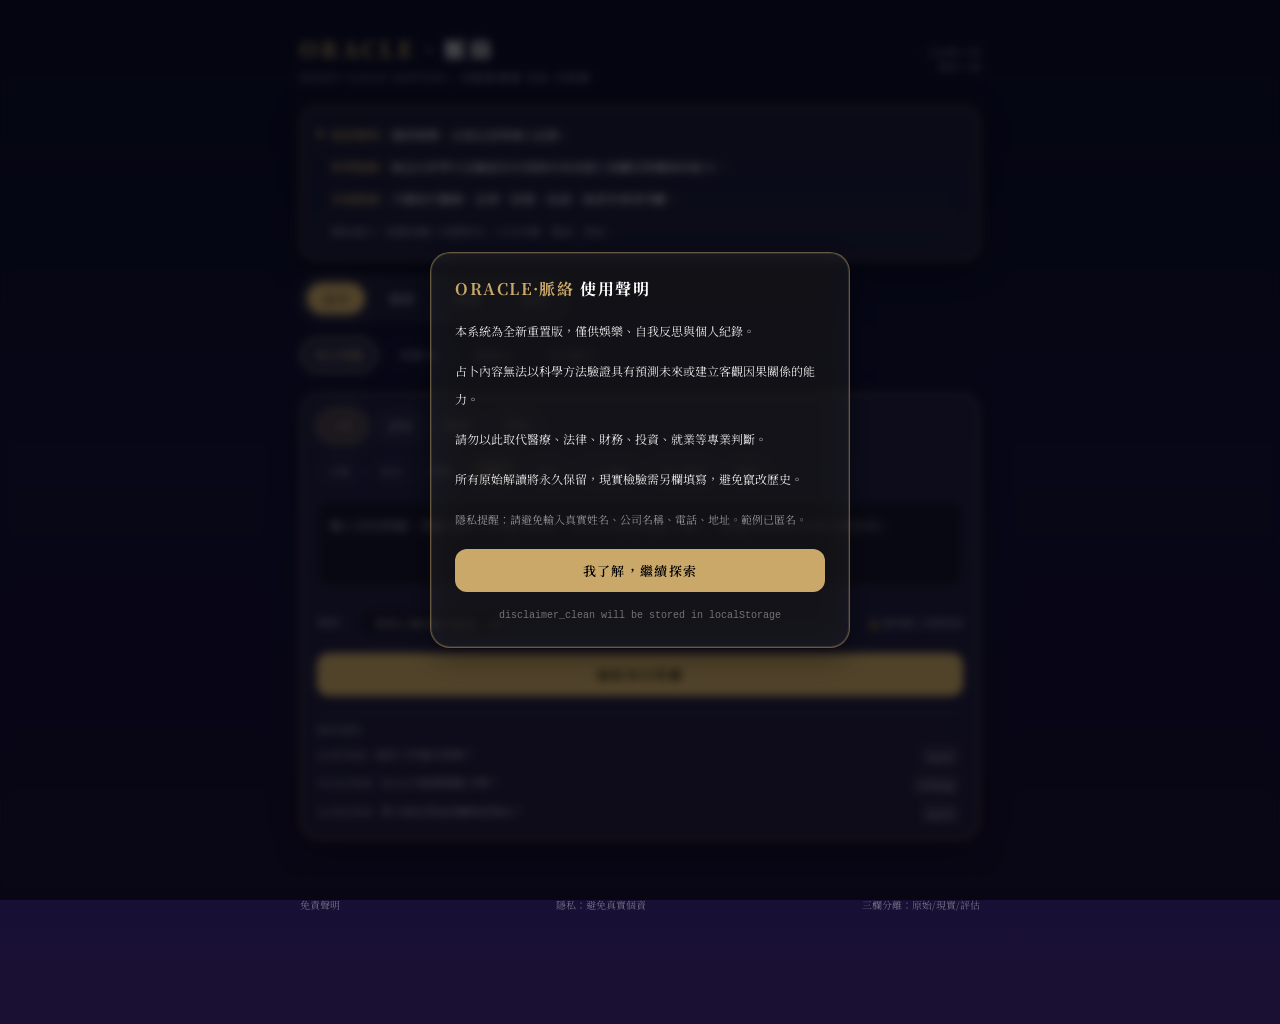
==== Oracle-Reset-Clean.html @ fc751124 "add: Oracle-Reset-Clean.html 完整功能版" ====
<!DOCTYPE html>
<html lang="en">
<head>
  <meta charset="UTF-8">
  <meta name="viewport" content="width=device-width, initial-scale=1">
  <title>React Artifact</title>
  <style>*,:after,:before{--tw-border-spacing-x:0;--tw-border-spacing-y:0;--tw-translate-x:0;--tw-translate-y:0;--tw-rotate:0;--tw-skew-x:0;--tw-skew-y:0;--tw-scale-x:1;--tw-scale-y:1;--tw-pan-x: ;--tw-pan-y: ;--tw-pinch-zoom: ;--tw-scroll-snap-strictness:proximity;--tw-gradient-from-position: ;--tw-gradient-via-position: ;--tw-gradient-to-position: ;--tw-ordinal: ;--tw-slashed-zero: ;--tw-numeric-figure: ;--tw-numeric-spacing: ;--tw-numeric-fraction: ;--tw-ring-inset: ;--tw-ring-offset-width:0px;--tw-ring-offset-color:#fff;--tw-ring-color:rgba(59,130,246,.5);--tw-ring-offset-shadow:0 0 #0000;--tw-ring-shadow:0 0 #0000;--tw-shadow:0 0 #0000;--tw-shadow-colored:0 0 #0000;--tw-blur: ;--tw-brightness: ;--tw-contrast: ;--tw-grayscale: ;--tw-hue-rotate: ;--tw-invert: ;--tw-saturate: ;--tw-sepia: ;--tw-drop-shadow: ;--tw-backdrop-blur: ;--tw-backdrop-brightness: ;--tw-backdrop-contrast: ;--tw-backdrop-grayscale: ;--tw-backdrop-hue-rotate: ;--tw-backdrop-invert: ;--tw-backdrop-opacity: ;--tw-backdrop-saturate: ;--tw-backdrop-sepia: ;--tw-contain-size: ;--tw-contain-layout: ;--tw-contain-paint: ;--tw-contain-style: }::backdrop{--tw-border-spacing-x:0;--tw-border-spacing-y:0;--tw-translate-x:0;--tw-translate-y:0;--tw-rotate:0;--tw-skew-x:0;--tw-skew-y:0;--tw-scale-x:1;--tw-scale-y:1;--tw-pan-x: ;--tw-pan-y: ;--tw-pinch-zoom: ;--tw-scroll-snap-strictness:proximity;--tw-gradient-from-position: ;--tw-gradient-via-position: ;--tw-gradient-to-position: ;--tw-ordinal: ;--tw-slashed-zero: ;--tw-numeric-figure: ;--tw-numeric-spacing: ;--tw-numeric-fraction: ;--tw-ring-inset: ;--tw-ring-offset-width:0px;--tw-ring-offset-color:#fff;--tw-ring-color:rgba(59,130,246,.5);--tw-ring-offset-shadow:0 0 #0000;--tw-ring-shadow:0 0 #0000;--tw-shadow:0 0 #0000;--tw-shadow-colored:0 0 #0000;--tw-blur: ;--tw-brightness: ;--tw-contrast: ;--tw-grayscale: ;--tw-hue-rotate: ;--tw-invert: ;--tw-saturate: ;--tw-sepia: ;--tw-drop-shadow: ;--tw-backdrop-blur: ;--tw-backdrop-brightness: ;--tw-backdrop-contrast: ;--tw-backdrop-grayscale: ;--tw-backdrop-hue-rotate: ;--tw-backdrop-invert: ;--tw-backdrop-opacity: ;--tw-backdrop-saturate: ;--tw-backdrop-sepia: ;--tw-contain-size: ;--tw-contain-layout: ;--tw-contain-paint: ;--tw-contain-style: }/*! tailwindcss v3.4.18 | MIT License | https://tailwindcss.com*/*,:after,:before{box-sizing:border-box;border:0 solid #e5e7eb}:after,:before{--tw-content:""}:host,html{line-height:1.5;-webkit-text-size-adjust:100%;-moz-tab-size:4;-o-tab-size:4;tab-size:4;font-family:ui-sans-serif,system-ui,sans-serif,Apple Color Emoji,Segoe UI Emoji,Segoe UI Symbol,Noto Color Emoji;font-feature-settings:normal;font-variation-settings:normal;-webkit-tap-highlight-color:transparent}body{line-height:inherit}hr{height:0;color:inherit;border-top-width:1px}abbr:where([title]){-webkit-text-decoration:underline dotted;text-decoration:underline dotted}h1,h2,h3,h4,h5,h6{font-size:inherit;font-weight:inherit}a{color:inherit;text-decoration:inherit}b,strong{font-weight:bolder}code,kbd,pre,samp{font-family:ui-monospace,SFMono-Regular,Menlo,Monaco,Consolas,Liberation Mono,Courier New,monospace;font-feature-settings:normal;font-variation-settings:normal;font-size:1em}small{font-size:80%}sub,sup{font-size:75%;line-height:0;position:relative;vertical-align:baseline}sub{bottom:-.25em}sup{top:-.5em}table{text-indent:0;border-color:inherit;border-collapse:collapse}button,input,optgroup,select,textarea{font-family:inherit;font-feature-settings:inherit;font-variation-settings:inherit;font-size:100%;font-weight:inherit;line-height:inherit;letter-spacing:inherit;color:inherit;margin:0;padding:0}button,select{text-transform:none}button,input:where([type=button]),input:where([type=reset]),input:where([type=submit]){-webkit-appearance:button;background-color:transparent;background-image:none}:-moz-focusring{outline:auto}:-moz-ui-invalid{box-shadow:none}progress{vertical-align:baseline}::-webkit-inner-spin-button,::-webkit-outer-spin-button{height:auto}[type=search]{-webkit-appearance:textfield;outline-offset:-2px}::-webkit-search-decoration{-webkit-appearance:none}::-webkit-file-upload-button{-webkit-appearance:button;font:inherit}summary{display:list-item}blockquote,dd,dl,figure,h1,h2,h3,h4,h5,h6,hr,p,pre{margin:0}fieldset{margin:0}fieldset,legend{padding:0}menu,ol,ul{list-style:none;margin:0;padding:0}dialog{padding:0}textarea{resize:vertical}input::-moz-placeholder,textarea::-moz-placeholder{opacity:1;color:#9ca3af}input::placeholder,textarea::placeholder{opacity:1;color:#9ca3af}[role=button],button{cursor:pointer}:disabled{cursor:default}audio,canvas,embed,iframe,img,object,svg,video{display:block;vertical-align:middle}img,video{max-width:100%;height:auto}[hidden]:where(:not([hidden=until-found])){display:none}.fixed{position:fixed}.absolute{position:absolute}.relative{position:relative}.sticky{position:sticky}.inset-0{inset:0}.bottom-2{bottom:.5rem}.bottom-6{bottom:1.5rem}.left-1\/2{left:50%}.left-3{left:.75rem}.left-\[-26px\]{left:-26px}.top-2{top:.5rem}.top-3{top:.75rem}.z-20{z-index:20}.z-50{z-index:50}.mx-auto{margin-left:auto;margin-right:auto}.mb-1{margin-bottom:.25rem}.mb-2{margin-bottom:.5rem}.mb-4{margin-bottom:1rem}.mb-5{margin-bottom:1.25rem}.ml-auto{margin-left:auto}.mt-1{margin-top:.25rem}.mt-10{margin-top:2.5rem}.mt-2{margin-top:.5rem}.mt-3{margin-top:.75rem}.mt-auto{margin-top:auto}.line-clamp-2{overflow:hidden;display:-webkit-box;-webkit-box-orient:vertical;-webkit-line-clamp:2}.block{display:block}.flex{display:flex}.grid{display:grid}.hidden{display:none}.h-1\.5{height:.375rem}.h-2{height:.5rem}.h-3{height:.75rem}.h-\[6px\]{height:6px}.h-\[72px\]{height:72px}.max-h-\[220px\]{max-height:220px}.min-h-\[180px\]{min-height:180px}.min-h-\[86px\]{min-height:86px}.min-h-screen{min-height:100vh}.w-1\.5{width:.375rem}.w-2{width:.5rem}.w-3{width:.75rem}.w-6{width:1.5rem}.w-\[2px\]{width:2px}.w-\[32px\]{width:32px}.w-\[48px\]{width:48px}.w-\[72px\]{width:72px}.w-\[84px\]{width:84px}.w-fit{width:-moz-fit-content;width:fit-content}.w-full{width:100%}.max-w-\[420px\]{max-width:420px}.max-w-\[720px\]{max-width:720px}.flex-1{flex:1 1 0%}.shrink-0{flex-shrink:0}.-translate-x-1\/2{--tw-translate-x:-50%}.-translate-x-1\/2,.transform{transform:translate(var(--tw-translate-x),var(--tw-translate-y)) rotate(var(--tw-rotate)) skewX(var(--tw-skew-x)) skewY(var(--tw-skew-y)) scaleX(var(--tw-scale-x)) scaleY(var(--tw-scale-y))}@keyframes pulse{50%{opacity:.5}}.animate-\[pulse_0\.5s\]{animation:pulse .5s}.resize-none{resize:none}.grid-cols-1{grid-template-columns:repeat(1,minmax(0,1fr))}.grid-cols-3{grid-template-columns:repeat(3,minmax(0,1fr))}.flex-col{flex-direction:column}.flex-col-reverse{flex-direction:column-reverse}.flex-wrap{flex-wrap:wrap}.items-start{align-items:flex-start}.items-center{align-items:center}.justify-center{justify-content:center}.justify-between{justify-content:space-between}.gap-1{gap:.25rem}.gap-1\.5{gap:.375rem}.gap-2{gap:.5rem}.gap-3{gap:.75rem}.space-y-1\.5>:not([hidden])~:not([hidden]){--tw-space-y-reverse:0;margin-top:calc(.375rem*(1 - var(--tw-space-y-reverse)));margin-bottom:calc(.375rem*var(--tw-space-y-reverse))}.space-y-2>:not([hidden])~:not([hidden]){--tw-space-y-reverse:0;margin-top:calc(.5rem*(1 - var(--tw-space-y-reverse)));margin-bottom:calc(.5rem*var(--tw-space-y-reverse))}.space-y-3>:not([hidden])~:not([hidden]){--tw-space-y-reverse:0;margin-top:calc(.75rem*(1 - var(--tw-space-y-reverse)));margin-bottom:calc(.75rem*var(--tw-space-y-reverse))}.space-y-4>:not([hidden])~:not([hidden]){--tw-space-y-reverse:0;margin-top:calc(1rem*(1 - var(--tw-space-y-reverse)));margin-bottom:calc(1rem*var(--tw-space-y-reverse))}.overflow-auto{overflow:auto}.overflow-x-auto{overflow-x:auto}.truncate{overflow:hidden;text-overflow:ellipsis}.truncate,.whitespace-nowrap{white-space:nowrap}.whitespace-pre-wrap{white-space:pre-wrap}.break-words{overflow-wrap:break-word}.rounded{border-radius:.25rem}.rounded-\[14px\]{border-radius:14px}.rounded-\[16px\]{border-radius:16px}.rounded-\[18px\]{border-radius:18px}.rounded-\[20px\]{border-radius:20px}.rounded-full{border-radius:9999px}.rounded-lg{border-radius:.5rem}.rounded-xl{border-radius:.75rem}.border{border-width:1px}.border-2{border-width:2px}.border-t{border-top-width:1px}.border-\[\#0a0e2a\]{--tw-border-opacity:1;border-color:rgb(10 14 42/var(--tw-border-opacity,1))}.border-\[\#c9a86a\]{--tw-border-opacity:1;border-color:rgb(201 168 106/var(--tw-border-opacity,1))}.border-\[\#c9a86a\]\/20{border-color:hsla(39,47%,60%,.2)}.border-\[\#c9a86a\]\/30{border-color:hsla(39,47%,60%,.3)}.border-\[\#c9a86a\]\/40{border-color:hsla(39,47%,60%,.4)}.border-\[\#c9a86a\]\/60{border-color:hsla(39,47%,60%,.6)}.border-blue-500\/30{border-color:rgba(59,130,246,.3)}.border-emerald-500\/30{border-color:rgba(16,185,129,.3)}.border-gray-500\/30{border-color:hsla(220,9%,46%,.3)}.border-red-400\/30{border-color:hsla(0,91%,71%,.3)}.border-red-500\/30{border-color:rgba(239,68,68,.3)}.border-white\/10{border-color:hsla(0,0%,100%,.1)}.border-white\/5{border-color:hsla(0,0%,100%,.05)}.border-yellow-500\/30{border-color:rgba(234,179,8,.3)}.bg-\[\#c9a86a\]{--tw-bg-opacity:1;background-color:rgb(201 168 106/var(--tw-bg-opacity,1))}.bg-\[\#c9a86a\]\/10{background-color:hsla(39,47%,60%,.1)}.bg-\[\#c9a86a\]\/15{background-color:hsla(39,47%,60%,.15)}.bg-\[\#c9a86a\]\/20{background-color:hsla(39,47%,60%,.2)}.bg-black\/30{background-color:rgba(0,0,0,.3)}.bg-black\/40{background-color:rgba(0,0,0,.4)}.bg-black\/50{background-color:rgba(0,0,0,.5)}.bg-black\/60{background-color:rgba(0,0,0,.6)}.bg-blue-400{--tw-bg-opacity:1;background-color:rgb(96 165 250/var(--tw-bg-opacity,1))}.bg-blue-500\/10{background-color:rgba(59,130,246,.1)}.bg-emerald-400{--tw-bg-opacity:1;background-color:rgb(52 211 153/var(--tw-bg-opacity,1))}.bg-emerald-500\/10{background-color:rgba(16,185,129,.1)}.bg-gray-400{--tw-bg-opacity:1;background-color:rgb(156 163 175/var(--tw-bg-opacity,1))}.bg-gray-500\/10{background-color:hsla(220,9%,46%,.1)}.bg-red-400{--tw-bg-opacity:1;background-color:rgb(248 113 113/var(--tw-bg-opacity,1))}.bg-red-500\/10{background-color:rgba(239,68,68,.1)}.bg-red-500\/20{background-color:rgba(239,68,68,.2)}.bg-white\/10{background-color:hsla(0,0%,100%,.1)}.bg-white\/30{background-color:hsla(0,0%,100%,.3)}.bg-white\/5{background-color:hsla(0,0%,100%,.05)}.bg-white\/70{background-color:hsla(0,0%,100%,.7)}.bg-white\/\[0\.03\]{background-color:hsla(0,0%,100%,.03)}.bg-white\/\[0\.04\]{background-color:hsla(0,0%,100%,.04)}.bg-yellow-400{--tw-bg-opacity:1;background-color:rgb(250 204 21/var(--tw-bg-opacity,1))}.bg-yellow-500\/10{background-color:rgba(234,179,8,.1)}.bg-gradient-to-br{background-image:linear-gradient(to bottom right,var(--tw-gradient-stops))}.from-\[\#c9a86a\]\/30{--tw-gradient-from:hsla(39,47%,60%,.3) var(--tw-gradient-from-position);--tw-gradient-to:hsla(39,47%,60%,0) var(--tw-gradient-to-position);--tw-gradient-stops:var(--tw-gradient-from),var(--tw-gradient-to)}.from-amber-500\/20{--tw-gradient-from:rgba(245,158,11,.2) var(--tw-gradient-from-position);--tw-gradient-to:rgba(245,158,11,0) var(--tw-gradient-to-position);--tw-gradient-stops:var(--tw-gradient-from),var(--tw-gradient-to)}.from-cyan-500\/20{--tw-gradient-from:rgba(6,182,212,.2) var(--tw-gradient-from-position);--tw-gradient-to:rgba(6,182,212,0) var(--tw-gradient-to-position);--tw-gradient-stops:var(--tw-gradient-from),var(--tw-gradient-to)}.from-pink-500\/20{--tw-gradient-from:rgba(236,72,153,.2) var(--tw-gradient-from-position);--tw-gradient-to:rgba(236,72,153,0) var(--tw-gradient-to-position);--tw-gradient-stops:var(--tw-gradient-from),var(--tw-gradient-to)}.from-violet-500\/20{--tw-gradient-from:rgba(139,92,246,.2) var(--tw-gradient-from-position);--tw-gradient-to:rgba(139,92,246,0) var(--tw-gradient-to-position);--tw-gradient-stops:var(--tw-gradient-from),var(--tw-gradient-to)}.to-\[\#8a6a2a\]\/30{--tw-gradient-to:rgba(138,106,42,.3) var(--tw-gradient-to-position)}.to-blue-500\/20{--tw-gradient-to:rgba(59,130,246,.2) var(--tw-gradient-to-position)}.to-purple-500\/20{--tw-gradient-to:rgba(168,85,247,.2) var(--tw-gradient-to-position)}.to-rose-500\/20{--tw-gradient-to:rgba(244,63,94,.2) var(--tw-gradient-to-position)}.to-yellow-500\/20{--tw-gradient-to:rgba(234,179,8,.2) var(--tw-gradient-to-position)}.p-1\.5{padding:.375rem}.p-2{padding:.5rem}.p-2\.5{padding:.625rem}.p-3{padding:.75rem}.p-4{padding:1rem}.p-6{padding:1.5rem}.px-1\.5{padding-left:.375rem;padding-right:.375rem}.px-2{padding-left:.5rem;padding-right:.5rem}.px-2\.5{padding-left:.625rem;padding-right:.625rem}.px-3{padding-left:.75rem;padding-right:.75rem}.px-3\.5{padding-left:.875rem;padding-right:.875rem}.px-4{padding-left:1rem;padding-right:1rem}.px-5{padding-left:1.25rem;padding-right:1.25rem}.py-0\.5{padding-top:.125rem;padding-bottom:.125rem}.py-1{padding-top:.25rem;padding-bottom:.25rem}.py-1\.5{padding-top:.375rem;padding-bottom:.375rem}.py-10{padding-top:2.5rem;padding-bottom:2.5rem}.py-2{padding-top:.5rem;padding-bottom:.5rem}.py-2\.5{padding-top:.625rem;padding-bottom:.625rem}.py-3{padding-top:.75rem;padding-bottom:.75rem}.py-4{padding-top:1rem;padding-bottom:1rem}.py-6{padding-top:1.5rem;padding-bottom:1.5rem}.pb-1{padding-bottom:.25rem}.pb-28{padding-bottom:7rem}.pl-8{padding-left:2rem}.pr-1{padding-right:.25rem}.pt-2{padding-top:.5rem}.pt-3{padding-top:.75rem}.pt-4{padding-top:1rem}.pt-8{padding-top:2rem}.text-left{text-align:left}.text-center{text-align:center}.text-right{text-align:right}.text-\[10px\]{font-size:10px}.text-\[11px\]{font-size:11px}.text-\[12px\]{font-size:12px}.text-\[13px\]{font-size:13px}.text-\[14px\]{font-size:14px}.text-\[15px\]{font-size:15px}.text-\[16px\]{font-size:16px}.text-\[18px\]{font-size:18px}.text-\[22px\]{font-size:22px}.font-bold{font-weight:700}.font-normal{font-weight:400}.font-semibold{font-weight:600}.leading-5{line-height:1.25rem}.leading-6{line-height:1.5rem}.leading-7{line-height:1.75rem}.tracking-\[0\.18em\]{letter-spacing:.18em}.tracking-widest{letter-spacing:.1em}.text-\[\#c9a86a\]{--tw-text-opacity:1;color:rgb(201 168 106/var(--tw-text-opacity,1))}.text-black{--tw-text-opacity:1;color:rgb(0 0 0/var(--tw-text-opacity,1))}.text-red-200{--tw-text-opacity:1;color:rgb(254 202 202/var(--tw-text-opacity,1))}.text-red-300{--tw-text-opacity:1;color:rgb(252 165 165/var(--tw-text-opacity,1))}.text-white{--tw-text-opacity:1;color:rgb(255 255 255/var(--tw-text-opacity,1))}.text-white\/50{color:hsla(0,0%,100%,.5)}.text-white\/60{color:hsla(0,0%,100%,.6)}.text-white\/70{color:hsla(0,0%,100%,.7)}.antialiased{-webkit-font-smoothing:antialiased;-moz-osx-font-smoothing:grayscale}.opacity-30{opacity:.3}.opacity-40{opacity:.4}.opacity-50{opacity:.5}.opacity-60{opacity:.6}.opacity-70{opacity:.7}.opacity-80{opacity:.8}.opacity-90{opacity:.9}.shadow-lg{--tw-shadow:0 10px 15px -3px rgba(0,0,0,.1),0 4px 6px -4px rgba(0,0,0,.1);--tw-shadow-colored:0 10px 15px -3px var(--tw-shadow-color),0 4px 6px -4px var(--tw-shadow-color);box-shadow:var(--tw-ring-offset-shadow,0 0 #0000),var(--tw-ring-shadow,0 0 #0000),var(--tw-shadow)}.outline-none{outline:2px solid transparent;outline-offset:2px}.blur{--tw-blur:blur(8px)}.blur,.filter{filter:var(--tw-blur) var(--tw-brightness) var(--tw-contrast) var(--tw-grayscale) var(--tw-hue-rotate) var(--tw-invert) var(--tw-saturate) var(--tw-sepia) var(--tw-drop-shadow)}.backdrop-blur-sm{--tw-backdrop-blur:blur(4px)}.backdrop-blur-sm,.backdrop-filter{backdrop-filter:var(--tw-backdrop-blur) var(--tw-backdrop-brightness) var(--tw-backdrop-contrast) var(--tw-backdrop-grayscale) var(--tw-backdrop-hue-rotate) var(--tw-backdrop-invert) var(--tw-backdrop-opacity) var(--tw-backdrop-saturate) var(--tw-backdrop-sepia)}.transition{transition-property:color,background-color,border-color,text-decoration-color,fill,stroke,opacity,box-shadow,transform,filter,backdrop-filter;transition-timing-function:cubic-bezier(.4,0,.2,1);transition-duration:.15s}#root,body,html{min-height:100%}body{margin:0;font-family:Inter,ui-sans-serif,system-ui,-apple-system,BlinkMacSystemFont,Segoe UI,sans-serif}[role=button]:not([aria-disabled=true]),button:not(:disabled),label[for],select:not(:disabled),summary{cursor:pointer}.selection\:bg-\[\#c9a86a\]\/30 ::-moz-selection{background-color:hsla(39,47%,60%,.3)}.selection\:bg-\[\#c9a86a\]\/30 ::selection{background-color:hsla(39,47%,60%,.3)}.selection\:bg-\[\#c9a86a\]\/30::-moz-selection{background-color:hsla(39,47%,60%,.3)}.selection\:bg-\[\#c9a86a\]\/30::selection{background-color:hsla(39,47%,60%,.3)}.hover\:border-white\/20:hover{border-color:hsla(0,0%,100%,.2)}.hover\:bg-\[\#c9a86a\]\/30:hover{background-color:hsla(39,47%,60%,.3)}.hover\:bg-\[\#d9b87a\]:hover{--tw-bg-opacity:1;background-color:rgb(217 184 122/var(--tw-bg-opacity,1))}.hover\:bg-white\/10:hover{background-color:hsla(0,0%,100%,.1)}.hover\:bg-white\/15:hover{background-color:hsla(0,0%,100%,.15)}.hover\:text-white:hover{--tw-text-opacity:1;color:rgb(255 255 255/var(--tw-text-opacity,1))}.focus\:border-\[\#c9a86a\]\/50:focus{border-color:hsla(39,47%,60%,.5)}.disabled\:opacity-50:disabled{opacity:.5}@media (min-width:768px){.md\:grid-cols-2{grid-template-columns:repeat(2,minmax(0,1fr))}}</style>
</head>
<body>
  <div id="root"></div>
  
  <script type="module">var Yc=Object.create;var{getPrototypeOf:Zc,defineProperty:so,getOwnPropertyNames:Jc}=Object;var Gc=Object.prototype.hasOwnProperty;var Tn=(e,n,t)=>{t=e!=null?Yc(Zc(e)):{};let r=n||!e||!e.__esModule?so(t,"default",{value:e,enumerable:!0}):t;for(let l of Jc(e))if(!Gc.call(r,l))so(r,l,{get:()=>e[l],enumerable:!0});return r};var Ur=(e,n)=>()=>(n||e((n={exports:{}}).exports,n),n.exports);var qc=(e,n)=>{for(var t in n)so(e,t,{get:n[t],enumerable:!0,configurable:!0,set:(r)=>n[t]=()=>r})};var jc=(e,n)=>()=>(e&&(n=e(e=0)),n);var Ut=Ur((md)=>{var Dt=Symbol.for("react.element"),bc=Symbol.for("react.portal"),ed=Symbol.for("react.fragment"),nd=Symbol.for("react.strict_mode"),td=Symbol.for("react.profiler"),rd=Symbol.for("react.provider"),ld=Symbol.for("react.context"),od=Symbol.for("react.forward_ref"),ud=Symbol.for("react.suspense"),id=Symbol.for("react.memo"),ad=Symbol.for("react.lazy"),xi=Symbol.iterator;function sd(e){if(e===null||typeof e!=="object")return null;return e=xi&&e[xi]||e["@@iterator"],typeof e==="function"?e:null}var Yi={isMounted:function(){return!1},enqueueForceUpdate:function(){},enqueueReplaceState:function(){},enqueueSetState:function(){}},Zi=Object.assign,Ji={};function nt(e,n,t){this.props=e,this.context=n,this.refs=Ji,this.updater=t||Yi}nt.prototype.isReactComponent={};nt.prototype.setState=function(e,n){if(typeof e!=="object"&&typeof e!=="function"&&e!=null)throw Error("setState(...): takes an object of state variables to update or a function which returns an object of state variables.");this.updater.enqueueSetState(this,e,n,"setState")};nt.prototype.forceUpdate=function(e){this.updater.enqueueForceUpdate(this,e,"forceUpdate")};function Gi(){}Gi.prototype=nt.prototype;function co(e,n,t){this.props=e,this.context=n,this.refs=Ji,this.updater=t||Yi}var po=co.prototype=new Gi;po.constructor=co;Zi(po,nt.prototype);po.isPureReactComponent=!0;var Ai=Array.isArray,qi=Object.prototype.hasOwnProperty,mo={current:null},ji={key:!0,ref:!0,__self:!0,__source:!0};function bi(e,n,t){var r,l={},o=null,u=null;if(n!=null)for(r in n.ref!==void 0&&(u=n.ref),n.key!==void 0&&(o=""+n.key),n)qi.call(n,r)&&!ji.hasOwnProperty(r)&&(l[r]=n[r]);var i=arguments.length-2;if(i===1)l.children=t;else if(1<i){for(var a=Array(i),c=0;c<i;c++)a[c]=arguments[c+2];l.children=a}if(e&&e.defaultProps)for(r in i=e.defaultProps,i)l[r]===void 0&&(l[r]=i[r]);return{$$typeof:Dt,type:e,key:o,ref:u,props:l,_owner:mo.current}}function fd(e,n){return{$$typeof:Dt,type:e.type,key:n,ref:e.ref,props:e.props,_owner:e._owner}}function vo(e){return typeof e==="object"&&e!==null&&e.$$typeof===Dt}function cd(e){var n={"=":"=0",":":"=2"};return"$"+e.replace(/[=:]/g,function(t){return n[t]})}var Xi=/\/+/g;function fo(e,n){return typeof e==="object"&&e!==null&&e.key!=null?cd(""+e.key):n.toString(36)}function Rr(e,n,t,r,l){var o=typeof e;if(o==="undefined"||o==="boolean")e=null;var u=!1;if(e===null)u=!0;else switch(o){case"string":case"number":u=!0;break;case"object":switch(e.$$typeof){case Dt:case bc:u=!0}}if(u)return u=e,l=l(u),e=r===""?"."+fo(u,0):r,Ai(l)?(t="",e!=null&&(t=e.replace(Xi,"$&/")+"/"),Rr(l,n,t,"",function(c){return c})):l!=null&&(vo(l)&&(l=fd(l,t+(!l.key||u&&u.key===l.key?"":(""+l.key).replace(Xi,"$&/")+"/")+e)),n.push(l)),1;if(u=0,r=r===""?".":r+":",Ai(e))for(var i=0;i<e.length;i++){o=e[i];var a=r+fo(o,i);u+=Rr(o,n,t,a,l)}else if(a=sd(e),typeof a==="function")for(e=a.call(e),i=0;!(o=e.next()).done;)o=o.value,a=r+fo(o,i++),u+=Rr(o,n,t,a,l);else if(o==="object")throw n=String(e),Error("Objects are not valid as a React child (found: "+(n==="[object Object]"?"object with keys {"+Object.keys(e).join(", ")+"}":n)+"). If you meant to render a collection of children, use an array instead.");return u}function Ir(e,n,t){if(e==null)return e;var r=[],l=0;return Rr(e,r,"","",function(o){return n.call(t,o,l++)}),r}function dd(e){if(e._status===-1){var n=e._result;n=n(),n.then(function(t){if(e._status===0||e._status===-1)e._status=1,e._result=t},function(t){if(e._status===0||e._status===-1)e._status=2,e._result=t}),e._status===-1&&(e._status=0,e._result=n)}if(e._status===1)return e._result.default;throw e._result}var ae={current:null},Vr={transition:null},pd={ReactCurrentDispatcher:ae,ReactCurrentBatchConfig:Vr,ReactCurrentOwner:mo};function ea(){throw Error("act(...) is not supported in production builds of React.")}md.Children={map:Ir,forEach:function(e,n,t){Ir(e,function(){n.apply(this,arguments)},t)},count:function(e){var n=0;return Ir(e,function(){n++}),n},toArray:function(e){return Ir(e,function(n){return n})||[]},only:function(e){if(!vo(e))throw Error("React.Children.only expected to receive a single React element child.");return e}};md.Component=nt;md.Fragment=ed;md.Profiler=td;md.PureComponent=co;md.StrictMode=nd;md.Suspense=ud;md.__SECRET_INTERNALS_DO_NOT_USE_OR_YOU_WILL_BE_FIRED=pd;md.act=ea;md.cloneElement=function(e,n,t){if(e===null||e===void 0)throw Error("React.cloneElement(...): The argument must be a React element, but you passed "+e+".");var r=Zi({},e.props),l=e.key,o=e.ref,u=e._owner;if(n!=null){if(n.ref!==void 0&&(o=n.ref,u=mo.current),n.key!==void 0&&(l=""+n.key),e.type&&e.type.defaultProps)var i=e.type.defaultProps;for(a in n)qi.call(n,a)&&!ji.hasOwnProperty(a)&&(r[a]=n[a]===void 0&&i!==void 0?i[a]:n[a])}var a=arguments.length-2;if(a===1)r.children=t;else if(1<a){i=Array(a);for(var c=0;c<a;c++)i[c]=arguments[c+2];r.children=i}return{$$typeof:Dt,type:e.type,key:l,ref:o,props:r,_owner:u}};md.createContext=function(e){return e={$$typeof:ld,_currentValue:e,_currentValue2:e,_threadCount:0,Provider:null,Consumer:null,_defaultValue:null,_globalName:null},e.Provider={$$typeof:rd,_context:e},e.Consumer=e};md.createElement=bi;md.createFactory=function(e){var n=bi.bind(null,e);return n.type=e,n};md.createRef=function(){return{current:null}};md.forwardRef=function(e){return{$$typeof:od,render:e}};md.isValidElement=vo;md.lazy=function(e){return{$$typeof:ad,_payload:{_status:-1,_result:e},_init:dd}};md.memo=function(e,n){return{$$typeof:id,type:e,compare:n===void 0?null:n}};md.startTransition=function(e){var n=Vr.transition;Vr.transition={};try{e()}finally{Vr.transition=n}};md.unstable_act=ea;md.useCallback=function(e,n){return ae.current.useCallback(e,n)};md.useContext=function(e){return ae.current.useContext(e)};md.useDebugValue=function(){};md.useDeferredValue=function(e){return ae.current.useDeferredValue(e)};md.useEffect=function(e,n){return ae.current.useEffect(e,n)};md.useId=function(){return ae.current.useId()};md.useImperativeHandle=function(e,n,t){return ae.current.useImperativeHandle(e,n,t)};md.useInsertionEffect=function(e,n){return ae.current.useInsertionEffect(e,n)};md.useLayoutEffect=function(e,n){return ae.current.useLayoutEffect(e,n)};md.useMemo=function(e,n){return ae.current.useMemo(e,n)};md.useReducer=function(e,n,t){return ae.current.useReducer(e,n,t)};md.useRef=function(e){return ae.current.useRef(e)};md.useState=function(e){return ae.current.useState(e)};md.useSyncExternalStore=function(e,n,t){return ae.current.useSyncExternalStore(e,n,t)};md.useTransition=function(){return ae.current.useTransition()};md.version="18.3.1"});var ia=Ur((jd)=>{function yo(e,n){var t=e.length;e.push(n);e:for(;0<t;){var r=t-1>>>1,l=e[r];if(0<Br(l,n))e[r]=n,e[t]=l,t=r;else break e}}function Te(e){return e.length===0?null:e[0]}function Hr(e){if(e.length===0)return null;var n=e[0],t=e.pop();if(t!==n){e[0]=t;e:for(var r=0,l=e.length,o=l>>>1;r<o;){var u=2*(r+1)-1,i=e[u],a=u+1,c=e[a];if(0>Br(i,t))a<l&&0>Br(c,i)?(e[r]=c,e[a]=t,r=a):(e[r]=i,e[u]=t,r=u);else if(a<l&&0>Br(c,t))e[r]=c,e[a]=t,r=a;else break e}}return n}function Br(e,n){var t=e.sortIndex-n.sortIndex;return t!==0?t:e.id-n.id}if(typeof performance==="object"&&typeof performance.now==="function")go=performance,jd.unstable_now=function(){return go.now()};else $r=Date,wo=$r.now(),jd.unstable_now=function(){return $r.now()-wo};var go,$r,wo,Ke=[],fn=[],qd=1,_e=null,re=3,Kr=!1,Dn=!1,Rt=!1,ta=typeof setTimeout==="function"?setTimeout:null,ra=typeof clearTimeout==="function"?clearTimeout:null,na=typeof setImmediate<"u"?setImmediate:null;typeof navigator<"u"&&navigator.scheduling!==void 0&&navigator.scheduling.isInputPending!==void 0&&navigator.scheduling.isInputPending.bind(navigator.scheduling);function ko(e){for(var n=Te(fn);n!==null;){if(n.callback===null)Hr(fn);else if(n.startTime<=e)Hr(fn),n.sortIndex=n.expirationTime,yo(Ke,n);else break;n=Te(fn)}}function Eo(e){if(Rt=!1,ko(e),!Dn)if(Te(Ke)!==null)Dn=!0,Co(_o);else{var n=Te(fn);n!==null&&zo(Eo,n.startTime-e)}}function _o(e,n){Dn=!1,Rt&&(Rt=!1,ra(Vt),Vt=-1),Kr=!0;var t=re;try{ko(n);for(_e=Te(Ke);_e!==null&&(!(_e.expirationTime>n)||e&&!ua());){var r=_e.callback;if(typeof r==="function"){_e.callback=null,re=_e.priorityLevel;var l=r(_e.expirationTime<=n);n=jd.unstable_now(),typeof l==="function"?_e.callback=l:_e===Te(Ke)&&Hr(Ke),ko(n)}else Hr(Ke);_e=Te(Ke)}if(_e!==null)var o=!0;else{var u=Te(fn);u!==null&&zo(Eo,u.startTime-n),o=!1}return o}finally{_e=null,re=t,Kr=!1}}var xr=!1,Wr=null,Vt=-1,la=5,oa=-1;function ua(){return jd.unstable_now()-oa<la?!1:!0}function ho(){if(Wr!==null){var e=jd.unstable_now();oa=e;var n=!0;try{n=Wr(!0,e)}finally{n?It():(xr=!1,Wr=null)}}else xr=!1}var It;if(typeof na==="function")It=function(){na(ho)};else if(typeof MessageChannel<"u")Qr=new MessageChannel,So=Qr.port2,Qr.port1.onmessage=ho,It=function(){So.postMessage(null)};else It=function(){ta(ho,0)};var Qr,So;function Co(e){Wr=e,xr||(xr=!0,It())}function zo(e,n){Vt=ta(function(){e(jd.unstable_now())},n)}jd.unstable_IdlePriority=5;jd.unstable_ImmediatePriority=1;jd.unstable_LowPriority=4;jd.unstable_NormalPriority=3;jd.unstable_Profiling=null;jd.unstable_UserBlockingPriority=2;jd.unstable_cancelCallback=function(e){e.callback=null};jd.unstable_continueExecution=function(){Dn||Kr||(Dn=!0,Co(_o))};jd.unstable_forceFrameRate=function(e){0>e||125<e?console.error("forceFrameRate takes a positive int between 0 and 125, forcing frame rates higher than 125 fps is not supported"):la=0<e?Math.floor(1000/e):5};jd.unstable_getCurrentPriorityLevel=function(){return re};jd.unstable_getFirstCallbackNode=function(){return Te(Ke)};jd.unstable_next=function(e){switch(re){case 1:case 2:case 3:var n=3;break;default:n=re}var t=re;re=n;try{return e()}finally{re=t}};jd.unstable_pauseExecution=function(){};jd.unstable_requestPaint=function(){};jd.unstable_runWithPriority=function(e,n){switch(e){case 1:case 2:case 3:case 4:case 5:break;default:e=3}var t=re;re=e;try{return n()}finally{re=t}};jd.unstable_scheduleCallback=function(e,n,t){var r=jd.unstable_now();switch(typeof t==="object"&&t!==null?(t=t.delay,t=typeof t==="number"&&0<t?r+t:r):t=r,e){case 1:var l=-1;break;case 2:l=250;break;case 5:l=1073741823;break;case 4:l=1e4;break;default:l=5000}return l=t+l,e={id:qd++,callback:n,priorityLevel:e,startTime:t,expirationTime:l,sortIndex:-1},t>r?(e.sortIndex=t,yo(fn,e),Te(Ke)===null&&e===Te(fn)&&(Rt?(ra(Vt),Vt=-1):Rt=!0,zo(Eo,t-r))):(e.sortIndex=l,yo(Ke,e),Dn||Kr||(Dn=!0,Co(_o))),e};jd.unstable_shouldYield=ua;jd.unstable_wrapCallback=function(e){var n=re;return function(){var t=re;re=n;try{return e.apply(this,arguments)}finally{re=t}}}});var Oi={};qc(Oi,{version:()=>Ec,unstable_renderSubtreeIntoContainer:()=>Sc,unstable_batchedUpdates:()=>kc,unmountComponentAtNode:()=>wc,render:()=>gc,hydrateRoot:()=>yc,hydrate:()=>hc,flushSync:()=>vc,findDOMNode:()=>mc,createRoot:()=>pc,createPortal:()=>dc,__SECRET_INTERNALS_DO_NOT_USE_OR_YOU_WILL_BE_FIRED:()=>cc});function k(e){for(var n="https://reactjs.org/docs/error-decoder.html?invariant="+e,t=1;t<arguments.length;t++)n+="&args[]="+encodeURIComponent(arguments[t]);return"Minified React error #"+e+"; visit "+n+" for the full message or use the non-minified dev environment for full errors and additional helpful warnings."}function Yn(e,n){_t(e,n),_t(e+"Capture",n)}function _t(e,n){ar[e]=n;for(e=0;e<n.length;e++)ps.add(n[e])}function gp(e){if(Yo.call(sa,e))return!0;if(Yo.call(aa,e))return!1;if(yp.test(e))return sa[e]=!0;return aa[e]=!0,!1}function wp(e,n,t,r){if(t!==null&&t.type===0)return!1;switch(typeof n){case"function":case"symbol":return!0;case"boolean":if(r)return!1;if(t!==null)return!t.acceptsBooleans;return e=e.toLowerCase().slice(0,5),e!=="data-"&&e!=="aria-";default:return!1}}function kp(e,n,t,r){if(n===null||typeof n>"u"||wp(e,n,t,r))return!0;if(r)return!1;if(t!==null)switch(t.type){case 3:return!n;case 4:return n===!1;case 5:return isNaN(n);case 6:return isNaN(n)||1>n}return!1}function ce(e,n,t,r,l,o,u){this.acceptsBooleans=n===2||n===3||n===4,this.attributeName=r,this.attributeNamespace=l,this.mustUseProperty=t,this.propertyName=e,this.type=n,this.sanitizeURL=o,this.removeEmptyString=u}function Hu(e){return e[1].toUpperCase()}function Ku(e,n,t,r){var l=te.hasOwnProperty(n)?te[n]:null;if(l!==null?l.type!==0:r||!(2<n.length)||n[0]!=="o"&&n[0]!=="O"||n[1]!=="n"&&n[1]!=="N")kp(n,t,l,r)&&(t=null),r||l===null?gp(n)&&(t===null?e.removeAttribute(n):e.setAttribute(n,""+t)):l.mustUseProperty?e[l.propertyName]=t===null?l.type===3?!1:"":t:(n=l.attributeName,r=l.attributeNamespace,t===null?e.removeAttribute(n):(l=l.type,t=l===3||l===4&&t===!0?"":""+t,r?e.setAttributeNS(r,n,t):e.setAttribute(n,t)))}function Bt(e){if(e===null||typeof e!=="object")return null;return e=fa&&e[fa]||e["@@iterator"],typeof e==="function"?e:null}function At(e){if(No===void 0)try{throw Error()}catch(t){var n=t.stack.trim().match(/\n( *(at )?)/);No=n&&n[1]||""}return`
`+No+e}function Lo(e,n){if(!e||Po)return"";Po=!0;var t=Error.prepareStackTrace;Error.prepareStackTrace=void 0;try{if(n)if(n=function(){throw Error()},Object.defineProperty(n.prototype,"props",{set:function(){throw Error()}}),typeof Reflect==="object"&&Reflect.construct){try{Reflect.construct(n,[])}catch(c){var r=c}Reflect.construct(e,[],n)}else{try{n.call()}catch(c){r=c}e.call(n.prototype)}else{try{throw Error()}catch(c){r=c}e()}}catch(c){if(c&&r&&typeof c.stack==="string"){for(var l=c.stack.split(`
`),o=r.stack.split(`
`),u=l.length-1,i=o.length-1;1<=u&&0<=i&&l[u]!==o[i];)i--;for(;1<=u&&0<=i;u--,i--)if(l[u]!==o[i]){if(u!==1||i!==1)do if(u--,i--,0>i||l[u]!==o[i]){var a=`
`+l[u].replace(" at new "," at ");return e.displayName&&a.includes("<anonymous>")&&(a=a.replace("<anonymous>",e.displayName)),a}while(1<=u&&0<=i);break}}}finally{Po=!1,Error.prepareStackTrace=t}return(e=e?e.displayName||e.name:"")?At(e):""}function Sp(e){switch(e.tag){case 5:return At(e.type);case 16:return At("Lazy");case 13:return At("Suspense");case 19:return At("SuspenseList");case 0:case 2:case 15:return e=Lo(e.type,!1),e;case 11:return e=Lo(e.type.render,!1),e;case 1:return e=Lo(e.type,!0),e;default:return""}}function qo(e){if(e==null)return null;if(typeof e==="function")return e.displayName||e.name||null;if(typeof e==="string")return e;switch(e){case ut:return"Fragment";case ot:return"Portal";case Zo:return"Profiler";case xu:return"StrictMode";case Jo:return"Suspense";case Go:return"SuspenseList"}if(typeof e==="object")switch(e.$$typeof){case vs:return(e.displayName||"Context")+".Consumer";case ms:return(e._context.displayName||"Context")+".Provider";case Au:var n=e.render;return e=e.displayName,e||(e=n.displayName||n.name||"",e=e!==""?"ForwardRef("+e+")":"ForwardRef"),e;case Xu:return n=e.displayName||null,n!==null?n:qo(e.type)||"Memo";case dn:n=e._payload,e=e._init;try{return qo(e(n))}catch(t){}}return null}function Ep(e){var n=e.type;switch(e.tag){case 24:return"Cache";case 9:return(n.displayName||"Context")+".Consumer";case 10:return(n._context.displayName||"Context")+".Provider";case 18:return"DehydratedFragment";case 11:return e=n.render,e=e.displayName||e.name||"",n.displayName||(e!==""?"ForwardRef("+e+")":"ForwardRef");case 7:return"Fragment";case 5:return n;case 4:return"Portal";case 3:return"Root";case 6:return"Text";case 16:return qo(n);case 8:return n===xu?"StrictMode":"Mode";case 22:return"Offscreen";case 12:return"Profiler";case 21:return"Scope";case 13:return"Suspense";case 19:return"SuspenseList";case 25:return"TracingMarker";case 1:case 0:case 17:case 2:case 14:case 15:if(typeof n==="function")return n.displayName||n.name||null;if(typeof n==="string")return n}return null}function Nn(e){switch(typeof e){case"boolean":case"number":case"string":case"undefined":return e;case"object":return e;default:return""}}function ys(e){var n=e.type;return(e=e.nodeName)&&e.toLowerCase()==="input"&&(n==="checkbox"||n==="radio")}function _p(e){var n=ys(e)?"checked":"value",t=Object.getOwnPropertyDescriptor(e.constructor.prototype,n),r=""+e[n];if(!e.hasOwnProperty(n)&&typeof t<"u"&&typeof t.get==="function"&&typeof t.set==="function"){var{get:l,set:o}=t;return Object.defineProperty(e,n,{configurable:!0,get:function(){return l.call(this)},set:function(u){r=""+u,o.call(this,u)}}),Object.defineProperty(e,n,{enumerable:t.enumerable}),{getValue:function(){return r},setValue:function(u){r=""+u},stopTracking:function(){e._valueTracker=null,delete e[n]}}}}function Xr(e){e._valueTracker||(e._valueTracker=_p(e))}function gs(e){if(!e)return!1;var n=e._valueTracker;if(!n)return!0;var t=n.getValue(),r="";return e&&(r=ys(e)?e.checked?"true":"false":e.value),e=r,e!==t?(n.setValue(e),!0):!1}function yl(e){if(e=e||(typeof document<"u"?document:void 0),typeof e>"u")return null;try{return e.activeElement||e.body}catch(n){return e.body}}function jo(e,n){var t=n.checked;return A({},n,{defaultChecked:void 0,defaultValue:void 0,value:void 0,checked:t!=null?t:e._wrapperState.initialChecked})}function ca(e,n){var t=n.defaultValue==null?"":n.defaultValue,r=n.checked!=null?n.checked:n.defaultChecked;t=Nn(n.value!=null?n.value:t),e._wrapperState={initialChecked:r,initialValue:t,controlled:n.type==="checkbox"||n.type==="radio"?n.checked!=null:n.value!=null}}function ws(e,n){n=n.checked,n!=null&&Ku(e,"checked",n,!1)}function bo(e,n){ws(e,n);var t=Nn(n.value),r=n.type;if(t!=null)if(r==="number"){if(t===0&&e.value===""||e.value!=t)e.value=""+t}else e.value!==""+t&&(e.value=""+t);else if(r==="submit"||r==="reset"){e.removeAttribute("value");return}n.hasOwnProperty("value")?eu(e,n.type,t):n.hasOwnProperty("defaultValue")&&eu(e,n.type,Nn(n.defaultValue)),n.checked==null&&n.defaultChecked!=null&&(e.defaultChecked=!!n.defaultChecked)}function da(e,n,t){if(n.hasOwnProperty("value")||n.hasOwnProperty("defaultValue")){var r=n.type;if(!(r!=="submit"&&r!=="reset"||n.value!==void 0&&n.value!==null))return;n=""+e._wrapperState.initialValue,t||n===e.value||(e.value=n),e.defaultValue=n}t=e.name,t!==""&&(e.name=""),e.defaultChecked=!!e._wrapperState.initialChecked,t!==""&&(e.name=t)}function eu(e,n,t){if(n!=="number"||yl(e.ownerDocument)!==e)t==null?e.defaultValue=""+e._wrapperState.initialValue:e.defaultValue!==""+t&&(e.defaultValue=""+t)}function yt(e,n,t,r){if(e=e.options,n){n={};for(var l=0;l<t.length;l++)n["$"+t[l]]=!0;for(t=0;t<e.length;t++)l=n.hasOwnProperty("$"+e[t].value),e[t].selected!==l&&(e[t].selected=l),l&&r&&(e[t].defaultSelected=!0)}else{t=""+Nn(t),n=null;for(l=0;l<e.length;l++){if(e[l].value===t){e[l].selected=!0,r&&(e[l].defaultSelected=!0);return}n!==null||e[l].disabled||(n=e[l])}n!==null&&(n.selected=!0)}}function nu(e,n){if(n.dangerouslySetInnerHTML!=null)throw Error(k(91));return A({},n,{value:void 0,defaultValue:void 0,children:""+e._wrapperState.initialValue})}function pa(e,n){var t=n.value;if(t==null){if(t=n.children,n=n.defaultValue,t!=null){if(n!=null)throw Error(k(92));if(Xt(t)){if(1<t.length)throw Error(k(93));t=t[0]}n=t}n==null&&(n=""),t=n}e._wrapperState={initialValue:Nn(t)}}function ks(e,n){var t=Nn(n.value),r=Nn(n.defaultValue);t!=null&&(t=""+t,t!==e.value&&(e.value=t),n.defaultValue==null&&e.defaultValue!==t&&(e.defaultValue=t)),r!=null&&(e.defaultValue=""+r)}function ma(e){var n=e.textContent;n===e._wrapperState.initialValue&&n!==""&&n!==null&&(e.value=n)}function Ss(e){switch(e){case"svg":return"http://www.w3.org/2000/svg";case"math":return"http://www.w3.org/1998/Math/MathML";default:return"http://www.w3.org/1999/xhtml"}}function tu(e,n){return e==null||e==="http://www.w3.org/1999/xhtml"?Ss(n):e==="http://www.w3.org/2000/svg"&&n==="foreignObject"?"http://www.w3.org/1999/xhtml":e}function sr(e,n){if(n){var t=e.firstChild;if(t&&t===e.lastChild&&t.nodeType===3){t.nodeValue=n;return}}e.textContent=n}function _s(e,n,t){return n==null||typeof n==="boolean"||n===""?"":t||typeof n!=="number"||n===0||bt.hasOwnProperty(e)&&bt[e]?(""+n).trim():n+"px"}function Cs(e,n){e=e.style;for(var t in n)if(n.hasOwnProperty(t)){var r=t.indexOf("--")===0,l=_s(t,n[t],r);t==="float"&&(t="cssFloat"),r?e.setProperty(t,l):e[t]=l}}function ru(e,n){if(n){if(zp[e]&&(n.children!=null||n.dangerouslySetInnerHTML!=null))throw Error(k(137,e));if(n.dangerouslySetInnerHTML!=null){if(n.children!=null)throw Error(k(60));if(typeof n.dangerouslySetInnerHTML!=="object"||!("__html"in n.dangerouslySetInnerHTML))throw Error(k(61))}if(n.style!=null&&typeof n.style!=="object")throw Error(k(62))}}function lu(e,n){if(e.indexOf("-")===-1)return typeof n.is==="string";switch(e){case"annotation-xml":case"color-profile":case"font-face":case"font-face-src":case"font-face-uri":case"font-face-format":case"font-face-name":case"missing-glyph":return!1;default:return!0}}function Yu(e){return e=e.target||e.srcElement||window,e.correspondingUseElement&&(e=e.correspondingUseElement),e.nodeType===3?e.parentNode:e}function va(e){if(e=Pr(e)){if(typeof uu!=="function")throw Error(k(280));var n=e.stateNode;n&&(n=Al(n),uu(e.stateNode,e.type,n))}}function zs(e){gt?wt?wt.push(e):wt=[e]:gt=e}function Ns(){if(gt){var e=gt,n=wt;if(wt=gt=null,va(e),n)for(e=0;e<n.length;e++)va(n[e])}}function Ps(e,n){return e(n)}function Ls(){}function Ms(e,n,t){if(Mo)return e(n,t);Mo=!0;try{return Ps(e,n,t)}finally{if(Mo=!1,gt!==null||wt!==null)Ls(),Ns()}}function fr(e,n){var t=e.stateNode;if(t===null)return null;var r=Al(t);if(r===null)return null;t=r[n];e:switch(n){case"onClick":case"onClickCapture":case"onDoubleClick":case"onDoubleClickCapture":case"onMouseDown":case"onMouseDownCapture":case"onMouseMove":case"onMouseMoveCapture":case"onMouseUp":case"onMouseUpCapture":case"onMouseEnter":(r=!r.disabled)||(e=e.type,r=!(e==="button"||e==="input"||e==="select"||e==="textarea")),e=!r;break e;default:e=!1}if(e)return null;if(t&&typeof t!=="function")throw Error(k(231,n,typeof t));return t}function Np(e,n,t,r,l,o,u,i,a){var c=Array.prototype.slice.call(arguments,3);try{n.apply(t,c)}catch(v){this.onError(v)}}function Lp(e,n,t,r,l,o,u,i,a){er=!1,gl=null,Np.apply(Pp,arguments)}function Mp(e,n,t,r,l,o,u,i,a){if(Lp.apply(this,arguments),er){if(er){var c=gl;er=!1,gl=null}else throw Error(k(198));wl||(wl=!0,au=c)}}function Zn(e){var n=e,t=e;if(e.alternate)for(;n.return;)n=n.return;else{e=n;do n=e,(n.flags&4098)!==0&&(t=n.return),e=n.return;while(e)}return n.tag===3?t:null}function Fs(e){if(e.tag===13){var n=e.memoizedState;if(n===null&&(e=e.alternate,e!==null&&(n=e.memoizedState)),n!==null)return n.dehydrated}return null}function ha(e){if(Zn(e)!==e)throw Error(k(188))}function Fp(e){var n=e.alternate;if(!n){if(n=Zn(e),n===null)throw Error(k(188));return n!==e?null:e}for(var t=e,r=n;;){var l=t.return;if(l===null)break;var o=l.alternate;if(o===null){if(r=l.return,r!==null){t=r;continue}break}if(l.child===o.child){for(o=l.child;o;){if(o===t)return ha(l),e;if(o===r)return ha(l),n;o=o.sibling}throw Error(k(188))}if(t.return!==r.return)t=l,r=o;else{for(var u=!1,i=l.child;i;){if(i===t){u=!0,t=l,r=o;break}if(i===r){u=!0,r=l,t=o;break}i=i.sibling}if(!u){for(i=o.child;i;){if(i===t){u=!0,t=o,r=l;break}if(i===r){u=!0,r=o,t=l;break}i=i.sibling}if(!u)throw Error(k(189))}}if(t.alternate!==r)throw Error(k(190))}if(t.tag!==3)throw Error(k(188));return t.stateNode.current===t?e:n}function Os(e){return e=Fp(e),e!==null?Ts(e):null}function Ts(e){if(e.tag===5||e.tag===6)return e;for(e=e.child;e!==null;){var n=Ts(e);if(n!==null)return n;e=e.sibling}return null}function Ip(e){if(Ye&&typeof Ye.onCommitFiberRoot==="function")try{Ye.onCommitFiberRoot(Ql,e,void 0,(e.current.flags&128)===128)}catch(n){}}function Bp(e){return e>>>=0,e===0?32:31-(Rp(e)/Vp|0)|0}function Yt(e){switch(e&-e){case 1:return 1;case 2:return 2;case 4:return 4;case 8:return 8;case 16:return 16;case 32:return 32;case 64:case 128:case 256:case 512:case 1024:case 2048:case 4096:case 8192:case 16384:case 32768:case 65536:case 131072:case 262144:case 524288:case 1048576:case 2097152:return e&4194240;case 4194304:case 8388608:case 16777216:case 33554432:case 67108864:return e&130023424;case 134217728:return 134217728;case 268435456:return 268435456;case 536870912:return 536870912;case 1073741824:return 1073741824;default:return e}}function Sl(e,n){var t=e.pendingLanes;if(t===0)return 0;var r=0,l=e.suspendedLanes,o=e.pingedLanes,u=t&268435455;if(u!==0){var i=u&~l;i!==0?r=Yt(i):(o&=u,o!==0&&(r=Yt(o)))}else u=t&~l,u!==0?r=Yt(u):o!==0&&(r=Yt(o));if(r===0)return 0;if(n!==0&&n!==r&&(n&l)===0&&(l=r&-r,o=n&-n,l>=o||l===16&&(o&4194240)!==0))return n;if((r&4)!==0&&(r|=t&16),n=e.entangledLanes,n!==0)for(e=e.entanglements,n&=r;0<n;)t=31-Ve(n),l=1<<t,r|=e[t],n&=~l;return r}function $p(e,n){switch(e){case 1:case 2:case 4:return n+250;case 8:case 16:case 32:case 64:case 128:case 256:case 512:case 1024:case 2048:case 4096:case 8192:case 16384:case 32768:case 65536:case 131072:case 262144:case 524288:case 1048576:case 2097152:return n+5000;case 4194304:case 8388608:case 16777216:case 33554432:case 67108864:return-1;case 134217728:case 268435456:case 536870912:case 1073741824:return-1;default:return-1}}function Wp(e,n){for(var{suspendedLanes:t,pingedLanes:r,expirationTimes:l,pendingLanes:o}=e;0<o;){var u=31-Ve(o),i=1<<u,a=l[u];if(a===-1){if((i&t)===0||(i&r)!==0)l[u]=$p(i,n)}else a<=n&&(e.expiredLanes|=i);o&=~i}}function su(e){return e=e.pendingLanes&-1073741825,e!==0?e:e&1073741824?1073741824:0}function Rs(){var e=Zr;return Zr<<=1,(Zr&4194240)===0&&(Zr=64),e}function Fo(e){for(var n=[],t=0;31>t;t++)n.push(e);return n}function zr(e,n,t){e.pendingLanes|=n,n!==536870912&&(e.suspendedLanes=0,e.pingedLanes=0),e=e.eventTimes,n=31-Ve(n),e[n]=t}function Qp(e,n){var t=e.pendingLanes&~n;e.pendingLanes=n,e.suspendedLanes=0,e.pingedLanes=0,e.expiredLanes&=n,e.mutableReadLanes&=n,e.entangledLanes&=n,n=e.entanglements;var r=e.eventTimes;for(e=e.expirationTimes;0<t;){var l=31-Ve(t),o=1<<l;n[l]=0,r[l]=-1,e[l]=-1,t&=~o}}function Ju(e,n){var t=e.entangledLanes|=n;for(e=e.entanglements;t;){var r=31-Ve(t),l=1<<r;l&n|e[r]&n&&(e[r]|=n),t&=~l}}function Vs(e){return e&=-e,1<e?4<e?(e&268435455)!==0?16:536870912:4:1}function ga(e,n){switch(e){case"focusin":case"focusout":gn=null;break;case"dragenter":case"dragleave":wn=null;break;case"mouseover":case"mouseout":kn=null;break;case"pointerover":case"pointerout":cr.delete(n.pointerId);break;case"gotpointercapture":case"lostpointercapture":dr.delete(n.pointerId)}}function $t(e,n,t,r,l,o){if(e===null||e.nativeEvent!==o)return e={blockedOn:n,domEventName:t,eventSystemFlags:r,nativeEvent:o,targetContainers:[l]},n!==null&&(n=Pr(n),n!==null&&Gu(n)),e;return e.eventSystemFlags|=r,n=e.targetContainers,l!==null&&n.indexOf(l)===-1&&n.push(l),e}function Kp(e,n,t,r,l){switch(n){case"focusin":return gn=$t(gn,e,n,t,r,l),!0;case"dragenter":return wn=$t(wn,e,n,t,r,l),!0;case"mouseover":return kn=$t(kn,e,n,t,r,l),!0;case"pointerover":var o=l.pointerId;return cr.set(o,$t(cr.get(o)||null,e,n,t,r,l)),!0;case"gotpointercapture":return o=l.pointerId,dr.set(o,$t(dr.get(o)||null,e,n,t,r,l)),!0}return!1}function Hs(e){var n=Vn(e.target);if(n!==null){var t=Zn(n);if(t!==null){if(n=t.tag,n===13){if(n=Fs(t),n!==null){e.blockedOn=n,Qs(e.priority,function(){$s(t)});return}}else if(n===3&&t.stateNode.current.memoizedState.isDehydrated){e.blockedOn=t.tag===3?t.stateNode.containerInfo:null;return}}}e.blockedOn=null}function ul(e){if(e.blockedOn!==null)return!1;for(var n=e.targetContainers;0<n.length;){var t=cu(e.domEventName,e.eventSystemFlags,n[0],e.nativeEvent);if(t===null){t=e.nativeEvent;var r=new t.constructor(t.type,t);ou=r,t.target.dispatchEvent(r),ou=null}else return n=Pr(t),n!==null&&Gu(n),e.blockedOn=t,!1;n.shift()}return!0}function wa(e,n,t){ul(e)&&t.delete(n)}function xp(){fu=!1,gn!==null&&ul(gn)&&(gn=null),wn!==null&&ul(wn)&&(wn=null),kn!==null&&ul(kn)&&(kn=null),cr.forEach(wa),dr.forEach(wa)}function Wt(e,n){e.blockedOn===n&&(e.blockedOn=null,fu||(fu=!0,H.unstable_scheduleCallback(H.unstable_NormalPriority,xp)))}function pr(e){function n(l){return Wt(l,e)}if(0<Gr.length){Wt(Gr[0],e);for(var t=1;t<Gr.length;t++){var r=Gr[t];r.blockedOn===e&&(r.blockedOn=null)}}gn!==null&&Wt(gn,e),wn!==null&&Wt(wn,e),kn!==null&&Wt(kn,e),cr.forEach(n),dr.forEach(n);for(t=0;t<mn.length;t++)r=mn[t],r.blockedOn===e&&(r.blockedOn=null);for(;0<mn.length&&(t=mn[0],t.blockedOn===null);)Hs(t),t.blockedOn===null&&mn.shift()}function Ap(e,n,t,r){var l=V,o=kt.transition;kt.transition=null;try{V=1,qu(e,n,t,r)}finally{V=l,kt.transition=o}}function Xp(e,n,t,r){var l=V,o=kt.transition;kt.transition=null;try{V=4,qu(e,n,t,r)}finally{V=l,kt.transition=o}}function qu(e,n,t,r){if(El){var l=cu(e,n,t,r);if(l===null)Ro(e,n,r,_l,t),ga(e,r);else if(Kp(l,e,n,t,r))r.stopPropagation();else if(ga(e,r),n&4&&-1<Hp.indexOf(e)){for(;l!==null;){var o=Pr(l);if(o!==null&&Bs(o),o=cu(e,n,t,r),o===null&&Ro(e,n,r,_l,t),o===l)break;l=o}l!==null&&r.stopPropagation()}else Ro(e,n,r,null,t)}}function cu(e,n,t,r){if(_l=null,e=Yu(r),e=Vn(e),e!==null)if(n=Zn(e),n===null)e=null;else if(t=n.tag,t===13){if(e=Fs(n),e!==null)return e;e=null}else if(t===3){if(n.stateNode.current.memoizedState.isDehydrated)return n.tag===3?n.stateNode.containerInfo:null;e=null}else n!==e&&(e=null);return _l=e,null}function Ks(e){switch(e){case"cancel":case"click":case"close":case"contextmenu":case"copy":case"cut":case"auxclick":case"dblclick":case"dragend":case"dragstart":case"drop":case"focusin":case"focusout":case"input":case"invalid":case"keydown":case"keypress":case"keyup":case"mousedown":case"mouseup":case"paste":case"pause":case"play":case"pointercancel":case"pointerdown":case"pointerup":case"ratechange":case"reset":case"resize":case"seeked":case"submit":case"touchcancel":case"touchend":case"touchstart":case"volumechange":case"change":case"selectionchange":case"textInput":case"compositionstart":case"compositionend":case"compositionupdate":case"beforeblur":case"afterblur":case"beforeinput":case"blur":case"fullscreenchange":case"focus":case"hashchange":case"popstate":case"select":case"selectstart":return 1;case"drag":case"dragenter":case"dragexit":case"dragleave":case"dragover":case"mousemove":case"mouseout":case"mouseover":case"pointermove":case"pointerout":case"pointerover":case"scroll":case"toggle":case"touchmove":case"wheel":case"mouseenter":case"mouseleave":case"pointerenter":case"pointerleave":return 4;case"message":switch(Dp()){case Zu:return 1;case Us:return 4;case kl:case Up:return 16;case Is:return 536870912;default:return 16}default:return 16}}function xs(){if(il)return il;var e,n=ju,t=n.length,r,l="value"in hn?hn.value:hn.textContent,o=l.length;for(e=0;e<t&&n[e]===l[e];e++);var u=t-e;for(r=1;r<=u&&n[t-r]===l[o-r];r++);return il=l.slice(e,1<r?1-r:void 0)}function al(e){var n=e.keyCode;return"charCode"in e?(e=e.charCode,e===0&&n===13&&(e=13)):e=n,e===10&&(e=13),32<=e||e===13?e:0}function qr(){return!0}function ka(){return!1}function Ee(e){function n(t,r,l,o,u){this._reactName=t,this._targetInst=l,this.type=r,this.nativeEvent=o,this.target=u,this.currentTarget=null;for(var i in e)e.hasOwnProperty(i)&&(t=e[i],this[i]=t?t(o):o[i]);return this.isDefaultPrevented=(o.defaultPrevented!=null?o.defaultPrevented:o.returnValue===!1)?qr:ka,this.isPropagationStopped=ka,this}return A(n.prototype,{preventDefault:function(){this.defaultPrevented=!0;var t=this.nativeEvent;t&&(t.preventDefault?t.preventDefault():typeof t.returnValue!=="unknown"&&(t.returnValue=!1),this.isDefaultPrevented=qr)},stopPropagation:function(){var t=this.nativeEvent;t&&(t.stopPropagation?t.stopPropagation():typeof t.cancelBubble!=="unknown"&&(t.cancelBubble=!0),this.isPropagationStopped=qr)},persist:function(){},isPersistent:qr}),n}function o0(e){var n=this.nativeEvent;return n.getModifierState?n.getModifierState(e):(e=l0[e])?!!n[e]:!1}function ei(){return o0}function Xs(e,n){switch(e){case"keyup":return v0.indexOf(n.keyCode)!==-1;case"keydown":return n.keyCode!==229;case"keypress":case"mousedown":case"focusout":return!0;default:return!1}}function Ys(e){return e=e.detail,typeof e==="object"&&"data"in e?e.data:null}function y0(e,n){switch(e){case"compositionend":return Ys(n);case"keypress":if(n.which!==32)return null;return za=!0,Ca;case"textInput":return e=n.data,e===Ca&&za?null:e;default:return null}}function g0(e,n){if(it)return e==="compositionend"||!ni&&Xs(e,n)?(e=xs(),il=ju=hn=null,it=!1,e):null;switch(e){case"paste":return null;case"keypress":if(!(n.ctrlKey||n.altKey||n.metaKey)||n.ctrlKey&&n.altKey){if(n.char&&1<n.char.length)return n.char;if(n.which)return String.fromCharCode(n.which)}return null;case"compositionend":return As&&n.locale!=="ko"?null:n.data;default:return null}}function Na(e){var n=e&&e.nodeName&&e.nodeName.toLowerCase();return n==="input"?!!w0[e.type]:n==="textarea"?!0:!1}function Zs(e,n,t,r){zs(r),n=Cl(n,"onChange"),0<n.length&&(t=new bu("onChange","change",null,t,r),e.push({event:t,listeners:n}))}function k0(e){of(e,0)}function Kl(e){var n=ft(e);if(gs(n))return e}function S0(e,n){if(e==="change")return n}function Pa(){tr&&(tr.detachEvent("onpropertychange",Gs),mr=tr=null)}function Gs(e){if(e.propertyName==="value"&&Kl(mr)){var n=[];Zs(n,mr,e,Yu(e)),Ms(k0,n)}}function E0(e,n,t){e==="focusin"?(Pa(),tr=n,mr=t,tr.attachEvent("onpropertychange",Gs)):e==="focusout"&&Pa()}function _0(e){if(e==="selectionchange"||e==="keyup"||e==="keydown")return Kl(mr)}function C0(e,n){if(e==="click")return Kl(n)}function z0(e,n){if(e==="input"||e==="change")return Kl(n)}function N0(e,n){return e===n&&(e!==0||1/e===1/n)||e!==e&&n!==n}function vr(e,n){if($e(e,n))return!0;if(typeof e!=="object"||e===null||typeof n!=="object"||n===null)return!1;var t=Object.keys(e),r=Object.keys(n);if(t.length!==r.length)return!1;for(r=0;r<t.length;r++){var l=t[r];if(!Yo.call(n,l)||!$e(e[l],n[l]))return!1}return!0}function La(e){for(;e&&e.firstChild;)e=e.firstChild;return e}function Ma(e,n){var t=La(e);e=0;for(var r;t;){if(t.nodeType===3){if(r=e+t.textContent.length,e<=n&&r>=n)return{node:t,offset:n-e};e=r}e:{for(;t;){if(t.nextSibling){t=t.nextSibling;break e}t=t.parentNode}t=void 0}t=La(t)}}function qs(e,n){return e&&n?e===n?!0:e&&e.nodeType===3?!1:n&&n.nodeType===3?qs(e,n.parentNode):("contains"in e)?e.contains(n):e.compareDocumentPosition?!!(e.compareDocumentPosition(n)&16):!1:!1}function js(){for(var e=window,n=yl();n instanceof e.HTMLIFrameElement;){try{var t=typeof n.contentWindow.location.href==="string"}catch(r){t=!1}if(t)e=n.contentWindow;else break;n=yl(e.document)}return n}function ti(e){var n=e&&e.nodeName&&e.nodeName.toLowerCase();return n&&(n==="input"&&(e.type==="text"||e.type==="search"||e.type==="tel"||e.type==="url"||e.type==="password")||n==="textarea"||e.contentEditable==="true")}function P0(e){var n=js(),t=e.focusedElem,r=e.selectionRange;if(n!==t&&t&&t.ownerDocument&&qs(t.ownerDocument.documentElement,t)){if(r!==null&&ti(t)){if(n=r.start,e=r.end,e===void 0&&(e=n),"selectionStart"in t)t.selectionStart=n,t.selectionEnd=Math.min(e,t.value.length);else if(e=(n=t.ownerDocument||document)&&n.defaultView||window,e.getSelection){e=e.getSelection();var l=t.textContent.length,o=Math.min(r.start,l);r=r.end===void 0?o:Math.min(r.end,l),!e.extend&&o>r&&(l=r,r=o,o=l),l=Ma(t,o);var u=Ma(t,r);l&&u&&(e.rangeCount!==1||e.anchorNode!==l.node||e.anchorOffset!==l.offset||e.focusNode!==u.node||e.focusOffset!==u.offset)&&(n=n.createRange(),n.setStart(l.node,l.offset),e.removeAllRanges(),o>r?(e.addRange(n),e.extend(u.node,u.offset)):(n.setEnd(u.node,u.offset),e.addRange(n)))}}n=[];for(e=t;e=e.parentNode;)e.nodeType===1&&n.push({element:e,left:e.scrollLeft,top:e.scrollTop});typeof t.focus==="function"&&t.focus();for(t=0;t<n.length;t++)e=n[t],e.element.scrollLeft=e.left,e.element.scrollTop=e.top}}function Fa(e,n,t){var r=t.window===t?t.document:t.nodeType===9?t:t.ownerDocument;pu||at==null||at!==yl(r)||(r=at,("selectionStart"in r)&&ti(r)?r={start:r.selectionStart,end:r.selectionEnd}:(r=(r.ownerDocument&&r.ownerDocument.defaultView||window).getSelection(),r={anchorNode:r.anchorNode,anchorOffset:r.anchorOffset,focusNode:r.focusNode,focusOffset:r.focusOffset}),rr&&vr(rr,r)||(rr=r,r=Cl(du,"onSelect"),0<r.length&&(n=new bu("onSelect","select",null,n,t),e.push({event:n,listeners:r}),n.target=at)))}function jr(e,n){var t={};return t[e.toLowerCase()]=n.toLowerCase(),t["Webkit"+e]="webkit"+n,t["Moz"+e]="moz"+n,t}function xl(e){if(Uo[e])return Uo[e];if(!st[e])return e;var n=st[e],t;for(t in n)if(n.hasOwnProperty(t)&&t in bs)return Uo[e]=n[t];return e}function Ln(e,n){lf.set(e,n),Yn(n,[e])}function Ta(e,n,t){var r=e.type||"unknown-event";e.currentTarget=t,Mp(r,n,void 0,e),e.currentTarget=null}function of(e,n){n=(n&4)!==0;for(var t=0;t<e.length;t++){var r=e[t],l=r.event;r=r.listeners;e:{var o=void 0;if(n)for(var u=r.length-1;0<=u;u--){var i=r[u],a=i.instance,c=i.currentTarget;if(i=i.listener,a!==o&&l.isPropagationStopped())break e;Ta(l,i,c),o=a}else for(u=0;u<r.length;u++){if(i=r[u],a=i.instance,c=i.currentTarget,i=i.listener,a!==o&&l.isPropagationStopped())break e;Ta(l,i,c),o=a}}}if(wl)throw e=au,wl=!1,au=null,e}function $(e,n){var t=n[ku];t===void 0&&(t=n[ku]=new Set);var r=e+"__bubble";t.has(r)||(uf(n,e,2,!1),t.add(r))}function Io(e,n,t){var r=0;n&&(r|=4),uf(t,e,r,n)}function hr(e){if(!e[br]){e[br]=!0,ps.forEach(function(t){t!=="selectionchange"&&(M0.has(t)||Io(t,!1,e),Io(t,!0,e))});var n=e.nodeType===9?e:e.ownerDocument;n===null||n[br]||(n[br]=!0,Io("selectionchange",!1,n))}}function uf(e,n,t,r){switch(Ks(n)){case 1:var l=Ap;break;case 4:l=Xp;break;default:l=qu}t=l.bind(null,n,t,e),l=void 0,!iu||n!=="touchstart"&&n!=="touchmove"&&n!=="wheel"||(l=!0),r?l!==void 0?e.addEventListener(n,t,{capture:!0,passive:l}):e.addEventListener(n,t,!0):l!==void 0?e.addEventListener(n,t,{passive:l}):e.addEventListener(n,t,!1)}function Ro(e,n,t,r,l){var o=r;if((n&1)===0&&(n&2)===0&&r!==null)e:for(;;){if(r===null)return;var u=r.tag;if(u===3||u===4){var i=r.stateNode.containerInfo;if(i===l||i.nodeType===8&&i.parentNode===l)break;if(u===4)for(u=r.return;u!==null;){var a=u.tag;if(a===3||a===4){if(a=u.stateNode.containerInfo,a===l||a.nodeType===8&&a.parentNode===l)return}u=u.return}for(;i!==null;){if(u=Vn(i),u===null)return;if(a=u.tag,a===5||a===6){r=o=u;continue e}i=i.parentNode}}r=r.return}Ms(function(){var c=o,v=Yu(t),y=[];e:{var h=lf.get(e);if(h!==void 0){var E=bu,S=e;switch(e){case"keypress":if(al(t)===0)break e;case"keydown":case"keyup":E=i0;break;case"focusin":S="focus",E=Do;break;case"focusout":S="blur",E=Do;break;case"beforeblur":case"afterblur":E=Do;break;case"click":if(t.button===2)break e;case"auxclick":case"dblclick":case"mousedown":case"mousemove":case"mouseup":case"mouseout":case"mouseover":case"contextmenu":E=Sa;break;case"drag":case"dragend":case"dragenter":case"dragexit":case"dragleave":case"dragover":case"dragstart":case"drop":E=Jp;break;case"touchcancel":case"touchend":case"touchmove":case"touchstart":E=f0;break;case ef:case nf:case tf:E=jp;break;case rf:E=d0;break;case"scroll":E=Yp;break;case"wheel":E=m0;break;case"copy":case"cut":case"paste":E=e0;break;case"gotpointercapture":case"lostpointercapture":case"pointercancel":case"pointerdown":case"pointermove":case"pointerout":case"pointerover":case"pointerup":E=_a}var C=(n&4)!==0,I=!C&&e==="scroll",d=C?h!==null?h+"Capture":null:h;C=[];for(var s=c,p;s!==null;){p=s;var w=p.stateNode;if(p.tag===5&&w!==null&&(p=w,d!==null&&(w=fr(s,d),w!=null&&C.push(yr(s,w,p)))),I)break;s=s.return}0<C.length&&(h=new E(h,S,null,t,v),y.push({event:h,listeners:C}))}}if((n&7)===0){e:{if(h=e==="mouseover"||e==="pointerover",E=e==="mouseout"||e==="pointerout",h&&t!==ou&&(S=t.relatedTarget||t.fromElement)&&(Vn(S)||S[ln]))break e;if(E||h){if(h=v.window===v?v:(h=v.ownerDocument)?h.defaultView||h.parentWindow:window,E){if(S=t.relatedTarget||t.toElement,E=c,S=S?Vn(S):null,S!==null&&(I=Zn(S),S!==I||S.tag!==5&&S.tag!==6))S=null}else E=null,S=c;if(E!==S){if(C=Sa,w="onMouseLeave",d="onMouseEnter",s="mouse",e==="pointerout"||e==="pointerover")C=_a,w="onPointerLeave",d="onPointerEnter",s="pointer";if(I=E==null?h:ft(E),p=S==null?h:ft(S),h=new C(w,s+"leave",E,t,v),h.target=I,h.relatedTarget=p,w=null,Vn(v)===c&&(C=new C(d,s+"enter",S,t,v),C.target=p,C.relatedTarget=I,w=C),I=w,E&&S)n:{C=E,d=S,s=0;for(p=C;p;p=rt(p))s++;p=0;for(w=d;w;w=rt(w))p++;for(;0<s-p;)C=rt(C),s--;for(;0<p-s;)d=rt(d),p--;for(;s--;){if(C===d||d!==null&&C===d.alternate)break n;C=rt(C),d=rt(d)}C=null}else C=null;E!==null&&Da(y,h,E,C,!1),S!==null&&I!==null&&Da(y,I,S,C,!0)}}}e:{if(h=c?ft(c):window,E=h.nodeName&&h.nodeName.toLowerCase(),E==="select"||E==="input"&&h.type==="file")var N=S0;else if(Na(h))if(Js)N=z0;else{N=_0;var L=E0}else(E=h.nodeName)&&E.toLowerCase()==="input"&&(h.type==="checkbox"||h.type==="radio")&&(N=C0);if(N&&(N=N(e,c))){Zs(y,N,t,v);break e}L&&L(e,h,c),e==="focusout"&&(L=h._wrapperState)&&L.controlled&&h.type==="number"&&eu(h,"number",h.value)}switch(L=c?ft(c):window,e){case"focusin":if(Na(L)||L.contentEditable==="true")at=L,du=c,rr=null;break;case"focusout":rr=du=at=null;break;case"mousedown":pu=!0;break;case"contextmenu":case"mouseup":case"dragend":pu=!1,Fa(y,t,v);break;case"selectionchange":if(L0)break;case"keydown":case"keyup":Fa(y,t,v)}var M;if(ni)e:{switch(e){case"compositionstart":var F="onCompositionStart";break e;case"compositionend":F="onCompositionEnd";break e;case"compositionupdate":F="onCompositionUpdate";break e}F=void 0}else it?Xs(e,t)&&(F="onCompositionEnd"):e==="keydown"&&t.keyCode===229&&(F="onCompositionStart");if(F&&(As&&t.locale!=="ko"&&(it||F!=="onCompositionStart"?F==="onCompositionEnd"&&it&&(M=xs()):(hn=v,ju=("value"in hn)?hn.value:hn.textContent,it=!0)),L=Cl(c,F),0<L.length&&(F=new Ea(F,e,null,t,v),y.push({event:F,listeners:L}),M?F.data=M:(M=Ys(t),M!==null&&(F.data=M)))),M=h0?y0(e,t):g0(e,t))c=Cl(c,"onBeforeInput"),0<c.length&&(v=new Ea("onBeforeInput","beforeinput",null,t,v),y.push({event:v,listeners:c}),v.data=M)}of(y,n)})}function yr(e,n,t){return{instance:e,listener:n,currentTarget:t}}function Cl(e,n){for(var t=n+"Capture",r=[];e!==null;){var l=e,o=l.stateNode;l.tag===5&&o!==null&&(l=o,o=fr(e,t),o!=null&&r.unshift(yr(e,o,l)),o=fr(e,n),o!=null&&r.push(yr(e,o,l))),e=e.return}return r}function rt(e){if(e===null)return null;do e=e.return;while(e&&e.tag!==5);return e?e:null}function Da(e,n,t,r,l){for(var o=n._reactName,u=[];t!==null&&t!==r;){var i=t,a=i.alternate,c=i.stateNode;if(a!==null&&a===r)break;i.tag===5&&c!==null&&(i=c,l?(a=fr(t,o),a!=null&&u.unshift(yr(t,a,i))):l||(a=fr(t,o),a!=null&&u.push(yr(t,a,i)))),t=t.return}u.length!==0&&e.push({event:n,listeners:u})}function Ua(e){return(typeof e==="string"?e:""+e).replace(F0,`
`).replace(O0,"")}function el(e,n,t){if(n=Ua(n),Ua(e)!==n&&t)throw Error(k(425))}function zl(){}function gu(e,n){return e==="textarea"||e==="noscript"||typeof n.children==="string"||typeof n.children==="number"||typeof n.dangerouslySetInnerHTML==="object"&&n.dangerouslySetInnerHTML!==null&&n.dangerouslySetInnerHTML.__html!=null}function U0(e){setTimeout(function(){throw e})}function Vo(e,n){var t=n,r=0;do{var l=t.nextSibling;if(e.removeChild(t),l&&l.nodeType===8)if(t=l.data,t==="/$"){if(r===0){e.removeChild(l),pr(n);return}r--}else t!=="$"&&t!=="$?"&&t!=="$!"||r++;t=l}while(t);pr(n)}function Sn(e){for(;e!=null;e=e.nextSibling){var n=e.nodeType;if(n===1||n===3)break;if(n===8){if(n=e.data,n==="$"||n==="$!"||n==="$?")break;if(n==="/$")return null}}return e}function Ra(e){e=e.previousSibling;for(var n=0;e;){if(e.nodeType===8){var t=e.data;if(t==="$"||t==="$!"||t==="$?"){if(n===0)return e;n--}else t==="/$"&&n++}e=e.previousSibling}return null}function Vn(e){var n=e[Xe];if(n)return n;for(var t=e.parentNode;t;){if(n=t[ln]||t[Xe]){if(t=n.alternate,n.child!==null||t!==null&&t.child!==null)for(e=Ra(e);e!==null;){if(t=e[Xe])return t;e=Ra(e)}return n}e=t,t=e.parentNode}return null}function Pr(e){return e=e[Xe]||e[ln],!e||e.tag!==5&&e.tag!==6&&e.tag!==13&&e.tag!==3?null:e}function ft(e){if(e.tag===5||e.tag===6)return e.stateNode;throw Error(k(33))}function Al(e){return e[gr]||null}function Mn(e){return{current:e}}function W(e){0>ct||(e.current=Su[ct],Su[ct]=null,ct--)}function B(e,n){ct++,Su[ct]=e.current,e.current=n}function Ct(e,n){var t=e.type.contextTypes;if(!t)return Pn;var r=e.stateNode;if(r&&r.__reactInternalMemoizedUnmaskedChildContext===n)return r.__reactInternalMemoizedMaskedChildContext;var l={},o;for(o in t)l[o]=n[o];return r&&(e=e.stateNode,e.__reactInternalMemoizedUnmaskedChildContext=n,e.__reactInternalMemoizedMaskedChildContext=l),l}function ye(e){return e=e.childContextTypes,e!==null&&e!==void 0}function Nl(){W(he),W(ie)}function Va(e,n,t){if(ie.current!==Pn)throw Error(k(168));B(ie,n),B(he,t)}function af(e,n,t){var r=e.stateNode;if(n=n.childContextTypes,typeof r.getChildContext!=="function")return t;r=r.getChildContext();for(var l in r)if(!(l in n))throw Error(k(108,Ep(e)||"Unknown",l));return A({},t,r)}function Pl(e){return e=(e=e.stateNode)&&e.__reactInternalMemoizedMergedChildContext||Pn,Hn=ie.current,B(ie,e),B(he,he.current),!0}function Ba(e,n,t){var r=e.stateNode;if(!r)throw Error(k(169));t?(e=af(e,n,Hn),r.__reactInternalMemoizedMergedChildContext=e,W(he),W(ie),B(ie,e)):W(he),B(he,t)}function sf(e){be===null?be=[e]:be.push(e)}function V0(e){Xl=!0,sf(e)}function Fn(){if(!Bo&&be!==null){Bo=!0;var e=0,n=V;try{var t=be;for(V=1;e<t.length;e++){var r=t[e];do r=r(!0);while(r!==null)}be=null,Xl=!1}catch(l){throw be!==null&&(be=be.slice(e+1)),Ds(Zu,Fn),l}finally{V=n,Bo=!1}}return null}function In(e,n){dt[pt++]=Ml,dt[pt++]=Ll,Ll=e,Ml=n}function ff(e,n,t){Ce[ze++]=en,Ce[ze++]=nn,Ce[ze++]=Kn,Kn=e;var r=en;e=nn;var l=32-Ve(r)-1;r&=~(1<<l),t+=1;var o=32-Ve(n)+l;if(30<o){var u=l-l%5;o=(r&(1<<u)-1).toString(32),r>>=u,l-=u,en=1<<32-Ve(n)+l|t<<l|r,nn=o+e}else en=1<<o|t<<l|r,nn=e}function ri(e){e.return!==null&&(In(e,1),ff(e,1,0))}function li(e){for(;e===Ll;)Ll=dt[--pt],dt[pt]=null,Ml=dt[--pt],dt[pt]=null;for(;e===Kn;)Kn=Ce[--ze],Ce[ze]=null,nn=Ce[--ze],Ce[ze]=null,en=Ce[--ze],Ce[ze]=null}function cf(e,n){var t=Ne(5,null,null,0);t.elementType="DELETED",t.stateNode=n,t.return=e,n=e.deletions,n===null?(e.deletions=[t],e.flags|=16):n.push(t)}function $a(e,n){switch(e.tag){case 5:var t=e.type;return n=n.nodeType!==1||t.toLowerCase()!==n.nodeName.toLowerCase()?null:n,n!==null?(e.stateNode=n,Se=e,ke=Sn(n.firstChild),!0):!1;case 6:return n=e.pendingProps===""||n.nodeType!==3?null:n,n!==null?(e.stateNode=n,Se=e,ke=null,!0):!1;case 13:return n=n.nodeType!==8?null:n,n!==null?(t=Kn!==null?{id:en,overflow:nn}:null,e.memoizedState={dehydrated:n,treeContext:t,retryLane:1073741824},t=Ne(18,null,null,0),t.stateNode=n,t.return=e,e.child=t,Se=e,ke=null,!0):!1;default:return!1}}function Eu(e){return(e.mode&1)!==0&&(e.flags&128)===0}function _u(e){if(Q){var n=ke;if(n){var t=n;if(!$a(e,n)){if(Eu(e))throw Error(k(418));n=Sn(t.nextSibling);var r=Se;n&&$a(e,n)?cf(r,t):(e.flags=e.flags&-4097|2,Q=!1,Se=e)}}else{if(Eu(e))throw Error(k(418));e.flags=e.flags&-4097|2,Q=!1,Se=e}}}function Wa(e){for(e=e.return;e!==null&&e.tag!==5&&e.tag!==3&&e.tag!==13;)e=e.return;Se=e}function nl(e){if(e!==Se)return!1;if(!Q)return Wa(e),Q=!0,!1;var n;if((n=e.tag!==3)&&!(n=e.tag!==5)&&(n=e.type,n=n!=="head"&&n!=="body"&&!gu(e.type,e.memoizedProps)),n&&(n=ke)){if(Eu(e))throw df(),Error(k(418));for(;n;)cf(e,n),n=Sn(n.nextSibling)}if(Wa(e),e.tag===13){if(e=e.memoizedState,e=e!==null?e.dehydrated:null,!e)throw Error(k(317));e:{e=e.nextSibling;for(n=0;e;){if(e.nodeType===8){var t=e.data;if(t==="/$"){if(n===0){ke=Sn(e.nextSibling);break e}n--}else t!=="$"&&t!=="$!"&&t!=="$?"||n++}e=e.nextSibling}ke=null}}else ke=Se?Sn(e.stateNode.nextSibling):null;return!0}function df(){for(var e=ke;e;)e=Sn(e.nextSibling)}function zt(){ke=Se=null,Q=!1}function oi(e){Re===null?Re=[e]:Re.push(e)}function Ht(e,n,t){if(e=t.ref,e!==null&&typeof e!=="function"&&typeof e!=="object"){if(t._owner){if(t=t._owner,t){if(t.tag!==1)throw Error(k(309));var r=t.stateNode}if(!r)throw Error(k(147,e));var l=r,o=""+e;if(n!==null&&n.ref!==null&&typeof n.ref==="function"&&n.ref._stringRef===o)return n.ref;return n=function(u){var i=l.refs;u===null?delete i[o]:i[o]=u},n._stringRef=o,n}if(typeof e!=="string")throw Error(k(284));if(!t._owner)throw Error(k(290,e))}return e}function tl(e,n){throw e=Object.prototype.toString.call(n),Error(k(31,e==="[object Object]"?"object with keys {"+Object.keys(n).join(", ")+"}":e))}function Qa(e){var n=e._init;return n(e._payload)}function pf(e){function n(d,s){if(e){var p=d.deletions;p===null?(d.deletions=[s],d.flags|=16):p.push(s)}}function t(d,s){if(!e)return null;for(;s!==null;)n(d,s),s=s.sibling;return null}function r(d,s){for(d=new Map;s!==null;)s.key!==null?d.set(s.key,s):d.set(s.index,s),s=s.sibling;return d}function l(d,s){return d=zn(d,s),d.index=0,d.sibling=null,d}function o(d,s,p){if(d.index=p,!e)return d.flags|=1048576,s;if(p=d.alternate,p!==null)return p=p.index,p<s?(d.flags|=2,s):p;return d.flags|=2,s}function u(d){return e&&d.alternate===null&&(d.flags|=2),d}function i(d,s,p,w){if(s===null||s.tag!==6)return s=Ao(p,d.mode,w),s.return=d,s;return s=l(s,p),s.return=d,s}function a(d,s,p,w){var N=p.type;if(N===ut)return v(d,s,p.props.children,w,p.key);if(s!==null&&(s.elementType===N||typeof N==="object"&&N!==null&&N.$$typeof===dn&&Qa(N)===s.type))return w=l(s,p.props),w.ref=Ht(d,s,p),w.return=d,w;return w=hl(p.type,p.key,p.props,null,d.mode,w),w.ref=Ht(d,s,p),w.return=d,w}function c(d,s,p,w){if(s===null||s.tag!==4||s.stateNode.containerInfo!==p.containerInfo||s.stateNode.implementation!==p.implementation)return s=Xo(p,d.mode,w),s.return=d,s;return s=l(s,p.children||[]),s.return=d,s}function v(d,s,p,w,N){if(s===null||s.tag!==7)return s=Qn(p,d.mode,w,N),s.return=d,s;return s=l(s,p),s.return=d,s}function y(d,s,p){if(typeof s==="string"&&s!==""||typeof s==="number")return s=Ao(""+s,d.mode,p),s.return=d,s;if(typeof s==="object"&&s!==null){switch(s.$$typeof){case Ar:return p=hl(s.type,s.key,s.props,null,d.mode,p),p.ref=Ht(d,null,s),p.return=d,p;case ot:return s=Xo(s,d.mode,p),s.return=d,s;case dn:var w=s._init;return y(d,w(s._payload),p)}if(Xt(s)||Bt(s))return s=Qn(s,d.mode,p,null),s.return=d,s;tl(d,s)}return null}function h(d,s,p,w){var N=s!==null?s.key:null;if(typeof p==="string"&&p!==""||typeof p==="number")return N!==null?null:i(d,s,""+p,w);if(typeof p==="object"&&p!==null){switch(p.$$typeof){case Ar:return p.key===N?a(d,s,p,w):null;case ot:return p.key===N?c(d,s,p,w):null;case dn:return N=p._init,h(d,s,N(p._payload),w)}if(Xt(p)||Bt(p))return N!==null?null:v(d,s,p,w,null);tl(d,p)}return null}function E(d,s,p,w,N){if(typeof w==="string"&&w!==""||typeof w==="number")return d=d.get(p)||null,i(s,d,""+w,N);if(typeof w==="object"&&w!==null){switch(w.$$typeof){case Ar:return d=d.get(w.key===null?p:w.key)||null,a(s,d,w,N);case ot:return d=d.get(w.key===null?p:w.key)||null,c(s,d,w,N);case dn:var L=w._init;return E(d,s,p,L(w._payload),N)}if(Xt(w)||Bt(w))return d=d.get(p)||null,v(s,d,w,N,null);tl(s,w)}return null}function S(d,s,p,w){for(var N=null,L=null,M=s,F=s=0,Z=null;M!==null&&F<p.length;F++){M.index>F?(Z=M,M=null):Z=M.sibling;var U=h(d,M,p[F],w);if(U===null){M===null&&(M=Z);break}e&&M&&U.alternate===null&&n(d,M),s=o(U,s,F),L===null?N=U:L.sibling=U,L=U,M=Z}if(F===p.length)return t(d,M),Q&&In(d,F),N;if(M===null){for(;F<p.length;F++)M=y(d,p[F],w),M!==null&&(s=o(M,s,F),L===null?N=M:L.sibling=M,L=M);return Q&&In(d,F),N}for(M=r(d,M);F<p.length;F++)Z=E(M,d,F,p[F],w),Z!==null&&(e&&Z.alternate!==null&&M.delete(Z.key===null?F:Z.key),s=o(Z,s,F),L===null?N=Z:L.sibling=Z,L=Z);return e&&M.forEach(function(We){return n(d,We)}),Q&&In(d,F),N}function C(d,s,p,w){var N=Bt(p);if(typeof N!=="function")throw Error(k(150));if(p=N.call(p),p==null)throw Error(k(151));for(var L=N=null,M=s,F=s=0,Z=null,U=p.next();M!==null&&!U.done;F++,U=p.next()){M.index>F?(Z=M,M=null):Z=M.sibling;var We=h(d,M,U.value,w);if(We===null){M===null&&(M=Z);break}e&&M&&We.alternate===null&&n(d,M),s=o(We,s,F),L===null?N=We:L.sibling=We,L=We,M=Z}if(U.done)return t(d,M),Q&&In(d,F),N;if(M===null){for(;!U.done;F++,U=p.next())U=y(d,U.value,w),U!==null&&(s=o(U,s,F),L===null?N=U:L.sibling=U,L=U);return Q&&In(d,F),N}for(M=r(d,M);!U.done;F++,U=p.next())U=E(M,d,F,U.value,w),U!==null&&(e&&U.alternate!==null&&M.delete(U.key===null?F:U.key),s=o(U,s,F),L===null?N=U:L.sibling=U,L=U);return e&&M.forEach(function(On){return n(d,On)}),Q&&In(d,F),N}function I(d,s,p,w){if(typeof p==="object"&&p!==null&&p.type===ut&&p.key===null&&(p=p.props.children),typeof p==="object"&&p!==null){switch(p.$$typeof){case Ar:e:{for(var N=p.key,L=s;L!==null;){if(L.key===N){if(N=p.type,N===ut){if(L.tag===7){t(d,L.sibling),s=l(L,p.props.children),s.return=d,d=s;break e}}else if(L.elementType===N||typeof N==="object"&&N!==null&&N.$$typeof===dn&&Qa(N)===L.type){t(d,L.sibling),s=l(L,p.props),s.ref=Ht(d,L,p),s.return=d,d=s;break e}t(d,L);break}else n(d,L);L=L.sibling}p.type===ut?(s=Qn(p.props.children,d.mode,w,p.key),s.return=d,d=s):(w=hl(p.type,p.key,p.props,null,d.mode,w),w.ref=Ht(d,s,p),w.return=d,d=w)}return u(d);case ot:e:{for(L=p.key;s!==null;){if(s.key===L)if(s.tag===4&&s.stateNode.containerInfo===p.containerInfo&&s.stateNode.implementation===p.implementation){t(d,s.sibling),s=l(s,p.children||[]),s.return=d,d=s;break e}else{t(d,s);break}else n(d,s);s=s.sibling}s=Xo(p,d.mode,w),s.return=d,d=s}return u(d);case dn:return L=p._init,I(d,s,L(p._payload),w)}if(Xt(p))return S(d,s,p,w);if(Bt(p))return C(d,s,p,w);tl(d,p)}return typeof p==="string"&&p!==""||typeof p==="number"?(p=""+p,s!==null&&s.tag===6?(t(d,s.sibling),s=l(s,p),s.return=d,d=s):(t(d,s),s=Ao(p,d.mode,w),s.return=d,d=s),u(d)):t(d,s)}return I}function ii(){ui=mt=Ol=null}function ai(e){var n=Fl.current;W(Fl),e._currentValue=n}function Cu(e,n,t){for(;e!==null;){var r=e.alternate;if((e.childLanes&n)!==n?(e.childLanes|=n,r!==null&&(r.childLanes|=n)):r!==null&&(r.childLanes&n)!==n&&(r.childLanes|=n),e===t)break;e=e.return}}function St(e,n){Ol=e,ui=mt=null,e=e.dependencies,e!==null&&e.firstContext!==null&&((e.lanes&n)!==0&&(ve=!0),e.firstContext=null)}function Le(e){var n=e._currentValue;if(ui!==e)if(e={context:e,memoizedValue:n,next:null},mt===null){if(Ol===null)throw Error(k(308));mt=e,Ol.dependencies={lanes:0,firstContext:e}}else mt=mt.next=e;return n}function si(e){Bn===null?Bn=[e]:Bn.push(e)}function vf(e,n,t,r){var l=n.interleaved;return l===null?(t.next=t,si(n)):(t.next=l.next,l.next=t),n.interleaved=t,on(e,r)}function on(e,n){e.lanes|=n;var t=e.alternate;t!==null&&(t.lanes|=n),t=e;for(e=e.return;e!==null;)e.childLanes|=n,t=e.alternate,t!==null&&(t.childLanes|=n),t=e,e=e.return;return t.tag===3?t.stateNode:null}function fi(e){e.updateQueue={baseState:e.memoizedState,firstBaseUpdate:null,lastBaseUpdate:null,shared:{pending:null,interleaved:null,lanes:0},effects:null}}function hf(e,n){e=e.updateQueue,n.updateQueue===e&&(n.updateQueue={baseState:e.baseState,firstBaseUpdate:e.firstBaseUpdate,lastBaseUpdate:e.lastBaseUpdate,shared:e.shared,effects:e.effects})}function tn(e,n){return{eventTime:e,lane:n,tag:0,payload:null,callback:null,next:null}}function En(e,n,t){var r=e.updateQueue;if(r===null)return null;if(r=r.shared,(R&2)!==0){var l=r.pending;return l===null?n.next=n:(n.next=l.next,l.next=n),r.pending=n,on(e,t)}return l=r.interleaved,l===null?(n.next=n,si(r)):(n.next=l.next,l.next=n),r.interleaved=n,on(e,t)}function fl(e,n,t){if(n=n.updateQueue,n!==null&&(n=n.shared,(t&4194240)!==0)){var r=n.lanes;r&=e.pendingLanes,t|=r,n.lanes=t,Ju(e,t)}}function Ha(e,n){var{updateQueue:t,alternate:r}=e;if(r!==null&&(r=r.updateQueue,t===r)){var l=null,o=null;if(t=t.firstBaseUpdate,t!==null){do{var u={eventTime:t.eventTime,lane:t.lane,tag:t.tag,payload:t.payload,callback:t.callback,next:null};o===null?l=o=u:o=o.next=u,t=t.next}while(t!==null);o===null?l=o=n:o=o.next=n}else l=o=n;t={baseState:r.baseState,firstBaseUpdate:l,lastBaseUpdate:o,shared:r.shared,effects:r.effects},e.updateQueue=t;return}e=t.lastBaseUpdate,e===null?t.firstBaseUpdate=n:e.next=n,t.lastBaseUpdate=n}function Tl(e,n,t,r){var l=e.updateQueue;pn=!1;var{firstBaseUpdate:o,lastBaseUpdate:u}=l,i=l.shared.pending;if(i!==null){l.shared.pending=null;var a=i,c=a.next;a.next=null,u===null?o=c:u.next=c,u=a;var v=e.alternate;v!==null&&(v=v.updateQueue,i=v.lastBaseUpdate,i!==u&&(i===null?v.firstBaseUpdate=c:i.next=c,v.lastBaseUpdate=a))}if(o!==null){var y=l.baseState;u=0,v=c=a=null,i=o;do{var{lane:h,eventTime:E}=i;if((r&h)===h){v!==null&&(v=v.next={eventTime:E,lane:0,tag:i.tag,payload:i.payload,callback:i.callback,next:null});e:{var S=e,C=i;switch(h=n,E=t,C.tag){case 1:if(S=C.payload,typeof S==="function"){y=S.call(E,y,h);break e}y=S;break e;case 3:S.flags=S.flags&-65537|128;case 0:if(S=C.payload,h=typeof S==="function"?S.call(E,y,h):S,h===null||h===void 0)break e;y=A({},y,h);break e;case 2:pn=!0}}i.callback!==null&&i.lane!==0&&(e.flags|=64,h=l.effects,h===null?l.effects=[i]:h.push(i))}else E={eventTime:E,lane:h,tag:i.tag,payload:i.payload,callback:i.callback,next:null},v===null?(c=v=E,a=y):v=v.next=E,u|=h;if(i=i.next,i===null)if(i=l.shared.pending,i===null)break;else h=i,i=h.next,h.next=null,l.lastBaseUpdate=h,l.shared.pending=null}while(1);if(v===null&&(a=y),l.baseState=a,l.firstBaseUpdate=c,l.lastBaseUpdate=v,n=l.shared.interleaved,n!==null){l=n;do u|=l.lane,l=l.next;while(l!==n)}else o===null&&(l.shared.lanes=0);An|=u,e.lanes=u,e.memoizedState=y}}function Ka(e,n,t){if(e=n.effects,n.effects=null,e!==null)for(n=0;n<e.length;n++){var r=e[n],l=r.callback;if(l!==null){if(r.callback=null,r=t,typeof l!=="function")throw Error(k(191,l));l.call(r)}}}function $n(e){if(e===Lr)throw Error(k(174));return e}function ci(e,n){switch(B(kr,n),B(wr,e),B(Ze,Lr),e=n.nodeType,e){case 9:case 11:n=(n=n.documentElement)?n.namespaceURI:tu(null,"");break;default:e=e===8?n.parentNode:n,n=e.namespaceURI||null,e=e.tagName,n=tu(n,e)}W(Ze),B(Ze,n)}function Pt(){W(Ze),W(wr),W(kr)}function yf(e){$n(kr.current);var n=$n(Ze.current),t=tu(n,e.type);n!==t&&(B(wr,e),B(Ze,t))}function di(e){wr.current===e&&(W(Ze),W(wr))}function Dl(e){for(var n=e;n!==null;){if(n.tag===13){var t=n.memoizedState;if(t!==null&&(t=t.dehydrated,t===null||t.data==="$?"||t.data==="$!"))return n}else if(n.tag===19&&n.memoizedProps.revealOrder!==void 0){if((n.flags&128)!==0)return n}else if(n.child!==null){n.child.return=n,n=n.child;continue}if(n===e)break;for(;n.sibling===null;){if(n.return===null||n.return===e)return null;n=n.return}n.sibling.return=n.return,n=n.sibling}return null}function pi(){for(var e=0;e<$o.length;e++)$o[e]._workInProgressVersionPrimary=null;$o.length=0}function le(){throw Error(k(321))}function mi(e,n){if(n===null)return!1;for(var t=0;t<n.length&&t<e.length;t++)if(!$e(e[t],n[t]))return!1;return!0}function vi(e,n,t,r,l,o){if(xn=o,x=n,n.memoizedState=null,n.updateQueue=null,n.lanes=0,cl.current=e===null||e.memoizedState===null?K0:x0,e=t(r,l),lr){o=0;do{if(lr=!1,Sr=0,25<=o)throw Error(k(301));o+=1,j=G=null,n.updateQueue=null,cl.current=A0,e=t(r,l)}while(lr)}if(cl.current=Il,n=G!==null&&G.next!==null,xn=0,j=G=x=null,Ul=!1,n)throw Error(k(300));return e}function hi(){var e=Sr!==0;return Sr=0,e}function Ae(){var e={memoizedState:null,baseState:null,baseQueue:null,queue:null,next:null};return j===null?x.memoizedState=j=e:j=j.next=e,j}function Me(){if(G===null){var e=x.alternate;e=e!==null?e.memoizedState:null}else e=G.next;var n=j===null?x.memoizedState:j.next;if(n!==null)j=n,G=e;else{if(e===null)throw Error(k(310));G=e,e={memoizedState:G.memoizedState,baseState:G.baseState,baseQueue:G.baseQueue,queue:G.queue,next:null},j===null?x.memoizedState=j=e:j=j.next=e}return j}function Er(e,n){return typeof n==="function"?n(e):n}function Qo(e){var n=Me(),t=n.queue;if(t===null)throw Error(k(311));t.lastRenderedReducer=e;var r=G,l=r.baseQueue,o=t.pending;if(o!==null){if(l!==null){var u=l.next;l.next=o.next,o.next=u}r.baseQueue=l=o,t.pending=null}if(l!==null){o=l.next,r=r.baseState;var i=u=null,a=null,c=o;do{var v=c.lane;if((xn&v)===v)a!==null&&(a=a.next={lane:0,action:c.action,hasEagerState:c.hasEagerState,eagerState:c.eagerState,next:null}),r=c.hasEagerState?c.eagerState:e(r,c.action);else{var y={lane:v,action:c.action,hasEagerState:c.hasEagerState,eagerState:c.eagerState,next:null};a===null?(i=a=y,u=r):a=a.next=y,x.lanes|=v,An|=v}c=c.next}while(c!==null&&c!==o);a===null?u=r:a.next=i,$e(r,n.memoizedState)||(ve=!0),n.memoizedState=r,n.baseState=u,n.baseQueue=a,t.lastRenderedState=r}if(e=t.interleaved,e!==null){l=e;do o=l.lane,x.lanes|=o,An|=o,l=l.next;while(l!==e)}else l===null&&(t.lanes=0);return[n.memoizedState,t.dispatch]}function Ho(e){var n=Me(),t=n.queue;if(t===null)throw Error(k(311));t.lastRenderedReducer=e;var{dispatch:r,pending:l}=t,o=n.memoizedState;if(l!==null){t.pending=null;var u=l=l.next;do o=e(o,u.action),u=u.next;while(u!==l);$e(o,n.memoizedState)||(ve=!0),n.memoizedState=o,n.baseQueue===null&&(n.baseState=o),t.lastRenderedState=o}return[o,r]}function gf(){}function wf(e,n){var t=x,r=Me(),l=n(),o=!$e(r.memoizedState,l);if(o&&(r.memoizedState=l,ve=!0),r=r.queue,yi(Ef.bind(null,t,r,e),[e]),r.getSnapshot!==n||o||j!==null&&j.memoizedState.tag&1){if(t.flags|=2048,_r(9,Sf.bind(null,t,r,l,n),void 0,null),b===null)throw Error(k(349));(xn&30)!==0||kf(t,n,l)}return l}function kf(e,n,t){e.flags|=16384,e={getSnapshot:n,value:t},n=x.updateQueue,n===null?(n={lastEffect:null,stores:null},x.updateQueue=n,n.stores=[e]):(t=n.stores,t===null?n.stores=[e]:t.push(e))}function Sf(e,n,t,r){n.value=t,n.getSnapshot=r,_f(n)&&Cf(e)}function Ef(e,n,t){return t(function(){_f(n)&&Cf(e)})}function _f(e){var n=e.getSnapshot;e=e.value;try{var t=n();return!$e(e,t)}catch(r){return!0}}function Cf(e){var n=on(e,1);n!==null&&Be(n,e,1,-1)}function xa(e){var n=Ae();return typeof e==="function"&&(e=e()),n.memoizedState=n.baseState=e,e={pending:null,interleaved:null,lanes:0,dispatch:null,lastRenderedReducer:Er,lastRenderedState:e},n.queue=e,e=e.dispatch=H0.bind(null,x,e),[n.memoizedState,e]}function _r(e,n,t,r){return e={tag:e,create:n,destroy:t,deps:r,next:null},n=x.updateQueue,n===null?(n={lastEffect:null,stores:null},x.updateQueue=n,n.lastEffect=e.next=e):(t=n.lastEffect,t===null?n.lastEffect=e.next=e:(r=t.next,t.next=e,e.next=r,n.lastEffect=e)),e}function zf(){return Me().memoizedState}function dl(e,n,t,r){var l=Ae();x.flags|=e,l.memoizedState=_r(1|n,t,void 0,r===void 0?null:r)}function Yl(e,n,t,r){var l=Me();r=r===void 0?null:r;var o=void 0;if(G!==null){var u=G.memoizedState;if(o=u.destroy,r!==null&&mi(r,u.deps)){l.memoizedState=_r(n,t,o,r);return}}x.flags|=e,l.memoizedState=_r(1|n,t,o,r)}function Aa(e,n){return dl(8390656,8,e,n)}function yi(e,n){return Yl(2048,8,e,n)}function Nf(e,n){return Yl(4,2,e,n)}function Pf(e,n){return Yl(4,4,e,n)}function Lf(e,n){if(typeof n==="function")return e=e(),n(e),function(){n(null)};if(n!==null&&n!==void 0)return e=e(),n.current=e,function(){n.current=null}}function Mf(e,n,t){return t=t!==null&&t!==void 0?t.concat([e]):null,Yl(4,4,Lf.bind(null,n,e),t)}function gi(){}function Ff(e,n){var t=Me();n=n===void 0?null:n;var r=t.memoizedState;if(r!==null&&n!==null&&mi(n,r[1]))return r[0];return t.memoizedState=[e,n],e}function Of(e,n){var t=Me();n=n===void 0?null:n;var r=t.memoizedState;if(r!==null&&n!==null&&mi(n,r[1]))return r[0];return e=e(),t.memoizedState=[e,n],e}function Tf(e,n,t){if((xn&21)===0)return e.baseState&&(e.baseState=!1,ve=!0),e.memoizedState=t;return $e(t,n)||(t=Rs(),x.lanes|=t,An|=t,e.baseState=!0),n}function W0(e,n){var t=V;V=t!==0&&4>t?t:4,e(!0);var r=Wo.transition;Wo.transition={};try{e(!1),n()}finally{V=t,Wo.transition=r}}function Df(){return Me().memoizedState}function Q0(e,n,t){var r=Cn(e);if(t={lane:r,action:t,hasEagerState:!1,eagerState:null,next:null},Uf(e))If(n,t);else if(t=vf(e,n,t,r),t!==null){var l=fe();Be(t,e,r,l),Rf(t,n,r)}}function H0(e,n,t){var r=Cn(e),l={lane:r,action:t,hasEagerState:!1,eagerState:null,next:null};if(Uf(e))If(n,l);else{var o=e.alternate;if(e.lanes===0&&(o===null||o.lanes===0)&&(o=n.lastRenderedReducer,o!==null))try{var u=n.lastRenderedState,i=o(u,t);if(l.hasEagerState=!0,l.eagerState=i,$e(i,u)){var a=n.interleaved;a===null?(l.next=l,si(n)):(l.next=a.next,a.next=l),n.interleaved=l;return}}catch(c){}finally{}t=vf(e,n,l,r),t!==null&&(l=fe(),Be(t,e,r,l),Rf(t,n,r))}}function Uf(e){var n=e.alternate;return e===x||n!==null&&n===x}function If(e,n){lr=Ul=!0;var t=e.pending;t===null?n.next=n:(n.next=t.next,t.next=n),e.pending=n}function Rf(e,n,t){if((t&4194240)!==0){var r=n.lanes;r&=e.pendingLanes,t|=r,n.lanes=t,Ju(e,t)}}function Ue(e,n){if(e&&e.defaultProps){n=A({},n),e=e.defaultProps;for(var t in e)n[t]===void 0&&(n[t]=e[t]);return n}return n}function zu(e,n,t,r){n=e.memoizedState,t=t(r,n),t=t===null||t===void 0?n:A({},n,t),e.memoizedState=t,e.lanes===0&&(e.updateQueue.baseState=t)}function Xa(e,n,t,r,l,o,u){return e=e.stateNode,typeof e.shouldComponentUpdate==="function"?e.shouldComponentUpdate(r,o,u):n.prototype&&n.prototype.isPureReactComponent?!vr(t,r)||!vr(l,o):!0}function Vf(e,n,t){var r=!1,l=Pn,o=n.contextType;return typeof o==="object"&&o!==null?o=Le(o):(l=ye(n)?Hn:ie.current,r=n.contextTypes,o=(r=r!==null&&r!==void 0)?Ct(e,l):Pn),n=new n(t,o),e.memoizedState=n.state!==null&&n.state!==void 0?n.state:null,n.updater=Zl,e.stateNode=n,n._reactInternals=e,r&&(e=e.stateNode,e.__reactInternalMemoizedUnmaskedChildContext=l,e.__reactInternalMemoizedMaskedChildContext=o),n}function Ya(e,n,t,r){e=n.state,typeof n.componentWillReceiveProps==="function"&&n.componentWillReceiveProps(t,r),typeof n.UNSAFE_componentWillReceiveProps==="function"&&n.UNSAFE_componentWillReceiveProps(t,r),n.state!==e&&Zl.enqueueReplaceState(n,n.state,null)}function Nu(e,n,t,r){var l=e.stateNode;l.props=t,l.state=e.memoizedState,l.refs={},fi(e);var o=n.contextType;typeof o==="object"&&o!==null?l.context=Le(o):(o=ye(n)?Hn:ie.current,l.context=Ct(e,o)),l.state=e.memoizedState,o=n.getDerivedStateFromProps,typeof o==="function"&&(zu(e,n,o,t),l.state=e.memoizedState),typeof n.getDerivedStateFromProps==="function"||typeof l.getSnapshotBeforeUpdate==="function"||typeof l.UNSAFE_componentWillMount!=="function"&&typeof l.componentWillMount!=="function"||(n=l.state,typeof l.componentWillMount==="function"&&l.componentWillMount(),typeof l.UNSAFE_componentWillMount==="function"&&l.UNSAFE_componentWillMount(),n!==l.state&&Zl.enqueueReplaceState(l,l.state,null),Tl(e,t,l,r),l.state=e.memoizedState),typeof l.componentDidMount==="function"&&(e.flags|=4194308)}function Lt(e,n){try{var t="",r=n;do t+=Sp(r),r=r.return;while(r);var l=t}catch(o){l=`
Error generating stack: `+o.message+`
`+o.stack}return{value:e,source:n,stack:l,digest:null}}function Ko(e,n,t){return{value:e,source:null,stack:t!=null?t:null,digest:n!=null?n:null}}function Pu(e,n){try{console.error(n.value)}catch(t){setTimeout(function(){throw t})}}function Bf(e,n,t){t=tn(-1,t),t.tag=3,t.payload={element:null};var r=n.value;return t.callback=function(){Vl||(Vl=!0,Vu=r),Pu(e,n)},t}function $f(e,n,t){t=tn(-1,t),t.tag=3;var r=e.type.getDerivedStateFromError;if(typeof r==="function"){var l=n.value;t.payload=function(){return r(l)},t.callback=function(){Pu(e,n)}}var o=e.stateNode;return o!==null&&typeof o.componentDidCatch==="function"&&(t.callback=function(){Pu(e,n),typeof r!=="function"&&(_n===null?_n=new Set([this]):_n.add(this));var u=n.stack;this.componentDidCatch(n.value,{componentStack:u!==null?u:""})}),t}function Za(e,n,t){var r=e.pingCache;if(r===null){r=e.pingCache=new X0;var l=new Set;r.set(n,l)}else l=r.get(n),l===void 0&&(l=new Set,r.set(n,l));l.has(t)||(l.add(t),e=um.bind(null,e,n,t),n.then(e,e))}function Ja(e){do{var n;if(n=e.tag===13)n=e.memoizedState,n=n!==null?n.dehydrated!==null?!0:!1:!0;if(n)return e;e=e.return}while(e!==null);return null}function Ga(e,n,t,r,l){if((e.mode&1)===0)return e===n?e.flags|=65536:(e.flags|=128,t.flags|=131072,t.flags&=-52805,t.tag===1&&(t.alternate===null?t.tag=17:(n=tn(-1,1),n.tag=2,En(t,n,1))),t.lanes|=1),e;return e.flags|=65536,e.lanes=l,e}function se(e,n,t,r){n.child=e===null?mf(n,null,t,r):Nt(n,e.child,t,r)}function qa(e,n,t,r,l){t=t.render;var o=n.ref;if(St(n,l),r=vi(e,n,t,r,o,l),t=hi(),e!==null&&!ve)return n.updateQueue=e.updateQueue,n.flags&=-2053,e.lanes&=~l,un(e,n,l);return Q&&t&&ri(n),n.flags|=1,se(e,n,r,l),n.child}function ja(e,n,t,r,l){if(e===null){var o=t.type;if(typeof o==="function"&&!Ni(o)&&o.defaultProps===void 0&&t.compare===null&&t.defaultProps===void 0)return n.tag=15,n.type=o,Wf(e,n,o,r,l);return e=hl(t.type,null,r,n,n.mode,l),e.ref=n.ref,e.return=n,n.child=e}if(o=e.child,(e.lanes&l)===0){var u=o.memoizedProps;if(t=t.compare,t=t!==null?t:vr,t(u,r)&&e.ref===n.ref)return un(e,n,l)}return n.flags|=1,e=zn(o,r),e.ref=n.ref,e.return=n,n.child=e}function Wf(e,n,t,r,l){if(e!==null){var o=e.memoizedProps;if(vr(o,r)&&e.ref===n.ref)if(ve=!1,n.pendingProps=r=o,(e.lanes&l)!==0)(e.flags&131072)!==0&&(ve=!0);else return n.lanes=e.lanes,un(e,n,l)}return Lu(e,n,t,r,l)}function Qf(e,n,t){var r=n.pendingProps,l=r.children,o=e!==null?e.memoizedState:null;if(r.mode==="hidden")if((n.mode&1)===0)n.memoizedState={baseLanes:0,cachePool:null,transitions:null},B(ht,we),we|=t;else{if((t&1073741824)===0)return e=o!==null?o.baseLanes|t:t,n.lanes=n.childLanes=1073741824,n.memoizedState={baseLanes:e,cachePool:null,transitions:null},n.updateQueue=null,B(ht,we),we|=e,null;n.memoizedState={baseLanes:0,cachePool:null,transitions:null},r=o!==null?o.baseLanes:t,B(ht,we),we|=r}else o!==null?(r=o.baseLanes|t,n.memoizedState=null):r=t,B(ht,we),we|=r;return se(e,n,l,t),n.child}function Hf(e,n){var t=n.ref;if(e===null&&t!==null||e!==null&&e.ref!==t)n.flags|=512,n.flags|=2097152}function Lu(e,n,t,r,l){var o=ye(t)?Hn:ie.current;if(o=Ct(n,o),St(n,l),t=vi(e,n,t,r,o,l),r=hi(),e!==null&&!ve)return n.updateQueue=e.updateQueue,n.flags&=-2053,e.lanes&=~l,un(e,n,l);return Q&&r&&ri(n),n.flags|=1,se(e,n,t,l),n.child}function ba(e,n,t,r,l){if(ye(t)){var o=!0;Pl(n)}else o=!1;if(St(n,l),n.stateNode===null)pl(e,n),Vf(n,t,r),Nu(n,t,r,l),r=!0;else if(e===null){var{stateNode:u,memoizedProps:i}=n;u.props=i;var a=u.context,c=t.contextType;typeof c==="object"&&c!==null?c=Le(c):(c=ye(t)?Hn:ie.current,c=Ct(n,c));var v=t.getDerivedStateFromProps,y=typeof v==="function"||typeof u.getSnapshotBeforeUpdate==="function";y||typeof u.UNSAFE_componentWillReceiveProps!=="function"&&typeof u.componentWillReceiveProps!=="function"||(i!==r||a!==c)&&Ya(n,u,r,c),pn=!1;var h=n.memoizedState;u.state=h,Tl(n,r,u,l),a=n.memoizedState,i!==r||h!==a||he.current||pn?(typeof v==="function"&&(zu(n,t,v,r),a=n.memoizedState),(i=pn||Xa(n,t,i,r,h,a,c))?(y||typeof u.UNSAFE_componentWillMount!=="function"&&typeof u.componentWillMount!=="function"||(typeof u.componentWillMount==="function"&&u.componentWillMount(),typeof u.UNSAFE_componentWillMount==="function"&&u.UNSAFE_componentWillMount()),typeof u.componentDidMount==="function"&&(n.flags|=4194308)):(typeof u.componentDidMount==="function"&&(n.flags|=4194308),n.memoizedProps=r,n.memoizedState=a),u.props=r,u.state=a,u.context=c,r=i):(typeof u.componentDidMount==="function"&&(n.flags|=4194308),r=!1)}else{u=n.stateNode,hf(e,n),i=n.memoizedProps,c=n.type===n.elementType?i:Ue(n.type,i),u.props=c,y=n.pendingProps,h=u.context,a=t.contextType,typeof a==="object"&&a!==null?a=Le(a):(a=ye(t)?Hn:ie.current,a=Ct(n,a));var E=t.getDerivedStateFromProps;(v=typeof E==="function"||typeof u.getSnapshotBeforeUpdate==="function")||typeof u.UNSAFE_componentWillReceiveProps!=="function"&&typeof u.componentWillReceiveProps!=="function"||(i!==y||h!==a)&&Ya(n,u,r,a),pn=!1,h=n.memoizedState,u.state=h,Tl(n,r,u,l);var S=n.memoizedState;i!==y||h!==S||he.current||pn?(typeof E==="function"&&(zu(n,t,E,r),S=n.memoizedState),(c=pn||Xa(n,t,c,r,h,S,a)||!1)?(v||typeof u.UNSAFE_componentWillUpdate!=="function"&&typeof u.componentWillUpdate!=="function"||(typeof u.componentWillUpdate==="function"&&u.componentWillUpdate(r,S,a),typeof u.UNSAFE_componentWillUpdate==="function"&&u.UNSAFE_componentWillUpdate(r,S,a)),typeof u.componentDidUpdate==="function"&&(n.flags|=4),typeof u.getSnapshotBeforeUpdate==="function"&&(n.flags|=1024)):(typeof u.componentDidUpdate!=="function"||i===e.memoizedProps&&h===e.memoizedState||(n.flags|=4),typeof u.getSnapshotBeforeUpdate!=="function"||i===e.memoizedProps&&h===e.memoizedState||(n.flags|=1024),n.memoizedProps=r,n.memoizedState=S),u.props=r,u.state=S,u.context=a,r=c):(typeof u.componentDidUpdate!=="function"||i===e.memoizedProps&&h===e.memoizedState||(n.flags|=4),typeof u.getSnapshotBeforeUpdate!=="function"||i===e.memoizedProps&&h===e.memoizedState||(n.flags|=1024),r=!1)}return Mu(e,n,t,r,o,l)}function Mu(e,n,t,r,l,o){Hf(e,n);var u=(n.flags&128)!==0;if(!r&&!u)return l&&Ba(n,t,!1),un(e,n,o);r=n.stateNode,Y0.current=n;var i=u&&typeof t.getDerivedStateFromError!=="function"?null:r.render();return n.flags|=1,e!==null&&u?(n.child=Nt(n,e.child,null,o),n.child=Nt(n,null,i,o)):se(e,n,i,o),n.memoizedState=r.state,l&&Ba(n,t,!0),n.child}function Kf(e){var n=e.stateNode;n.pendingContext?Va(e,n.pendingContext,n.pendingContext!==n.context):n.context&&Va(e,n.context,!1),ci(e,n.containerInfo)}function es(e,n,t,r,l){return zt(),oi(l),n.flags|=256,se(e,n,t,r),n.child}function Ou(e){return{baseLanes:e,cachePool:null,transitions:null}}function xf(e,n,t){var r=n.pendingProps,l=K.current,o=!1,u=(n.flags&128)!==0,i;if((i=u)||(i=e!==null&&e.memoizedState===null?!1:(l&2)!==0),i)o=!0,n.flags&=-129;else if(e===null||e.memoizedState!==null)l|=1;if(B(K,l&1),e===null){if(_u(n),e=n.memoizedState,e!==null&&(e=e.dehydrated,e!==null))return(n.mode&1)===0?n.lanes=1:e.data==="$!"?n.lanes=8:n.lanes=1073741824,null;return u=r.children,e=r.fallback,o?(r=n.mode,o=n.child,u={mode:"hidden",children:u},(r&1)===0&&o!==null?(o.childLanes=0,o.pendingProps=u):o=ql(u,r,0,null),e=Qn(e,r,t,null),o.return=n,e.return=n,o.sibling=e,n.child=o,n.child.memoizedState=Ou(t),n.memoizedState=Fu,e):wi(n,u)}if(l=e.memoizedState,l!==null&&(i=l.dehydrated,i!==null))return Z0(e,n,u,r,i,l,t);if(o){o=r.fallback,u=n.mode,l=e.child,i=l.sibling;var a={mode:"hidden",children:r.children};return(u&1)===0&&n.child!==l?(r=n.child,r.childLanes=0,r.pendingProps=a,n.deletions=null):(r=zn(l,a),r.subtreeFlags=l.subtreeFlags&14680064),i!==null?o=zn(i,o):(o=Qn(o,u,t,null),o.flags|=2),o.return=n,r.return=n,r.sibling=o,n.child=r,r=o,o=n.child,u=e.child.memoizedState,u=u===null?Ou(t):{baseLanes:u.baseLanes|t,cachePool:null,transitions:u.transitions},o.memoizedState=u,o.childLanes=e.childLanes&~t,n.memoizedState=Fu,r}return o=e.child,e=o.sibling,r=zn(o,{mode:"visible",children:r.children}),(n.mode&1)===0&&(r.lanes=t),r.return=n,r.sibling=null,e!==null&&(t=n.deletions,t===null?(n.deletions=[e],n.flags|=16):t.push(e)),n.child=r,n.memoizedState=null,r}function wi(e,n){return n=ql({mode:"visible",children:n},e.mode,0,null),n.return=e,e.child=n}function rl(e,n,t,r){return r!==null&&oi(r),Nt(n,e.child,null,t),e=wi(n,n.pendingProps.children),e.flags|=2,n.memoizedState=null,e}function Z0(e,n,t,r,l,o,u){if(t){if(n.flags&256)return n.flags&=-257,r=Ko(Error(k(422))),rl(e,n,u,r);if(n.memoizedState!==null)return n.child=e.child,n.flags|=128,null;return o=r.fallback,l=n.mode,r=ql({mode:"visible",children:r.children},l,0,null),o=Qn(o,l,u,null),o.flags|=2,r.return=n,o.return=n,r.sibling=o,n.child=r,(n.mode&1)!==0&&Nt(n,e.child,null,u),n.child.memoizedState=Ou(u),n.memoizedState=Fu,o}if((n.mode&1)===0)return rl(e,n,u,null);if(l.data==="$!"){if(r=l.nextSibling&&l.nextSibling.dataset,r)var i=r.dgst;return r=i,o=Error(k(419)),r=Ko(o,r,void 0),rl(e,n,u,r)}if(i=(u&e.childLanes)!==0,ve||i){if(r=b,r!==null){switch(u&-u){case 4:l=2;break;case 16:l=8;break;case 64:case 128:case 256:case 512:case 1024:case 2048:case 4096:case 8192:case 16384:case 32768:case 65536:case 131072:case 262144:case 524288:case 1048576:case 2097152:case 4194304:case 8388608:case 16777216:case 33554432:case 67108864:l=32;break;case 536870912:l=268435456;break;default:l=0}l=(l&(r.suspendedLanes|u))!==0?0:l,l!==0&&l!==o.retryLane&&(o.retryLane=l,on(e,l),Be(r,e,l,-1))}return zi(),r=Ko(Error(k(421))),rl(e,n,u,r)}if(l.data==="$?")return n.flags|=128,n.child=e.child,n=im.bind(null,e),l._reactRetry=n,null;return e=o.treeContext,ke=Sn(l.nextSibling),Se=n,Q=!0,Re=null,e!==null&&(Ce[ze++]=en,Ce[ze++]=nn,Ce[ze++]=Kn,en=e.id,nn=e.overflow,Kn=n),n=wi(n,r.children),n.flags|=4096,n}function ns(e,n,t){e.lanes|=n;var r=e.alternate;r!==null&&(r.lanes|=n),Cu(e.return,n,t)}function xo(e,n,t,r,l){var o=e.memoizedState;o===null?e.memoizedState={isBackwards:n,rendering:null,renderingStartTime:0,last:r,tail:t,tailMode:l}:(o.isBackwards=n,o.rendering=null,o.renderingStartTime=0,o.last=r,o.tail=t,o.tailMode=l)}function Af(e,n,t){var r=n.pendingProps,l=r.revealOrder,o=r.tail;if(se(e,n,r.children,t),r=K.current,(r&2)!==0)r=r&1|2,n.flags|=128;else{if(e!==null&&(e.flags&128)!==0)e:for(e=n.child;e!==null;){if(e.tag===13)e.memoizedState!==null&&ns(e,t,n);else if(e.tag===19)ns(e,t,n);else if(e.child!==null){e.child.return=e,e=e.child;continue}if(e===n)break e;for(;e.sibling===null;){if(e.return===null||e.return===n)break e;e=e.return}e.sibling.return=e.return,e=e.sibling}r&=1}if(B(K,r),(n.mode&1)===0)n.memoizedState=null;else switch(l){case"forwards":t=n.child;for(l=null;t!==null;)e=t.alternate,e!==null&&Dl(e)===null&&(l=t),t=t.sibling;t=l,t===null?(l=n.child,n.child=null):(l=t.sibling,t.sibling=null),xo(n,!1,l,t,o);break;case"backwards":t=null,l=n.child;for(n.child=null;l!==null;){if(e=l.alternate,e!==null&&Dl(e)===null){n.child=l;break}e=l.sibling,l.sibling=t,t=l,l=e}xo(n,!0,t,null,o);break;case"together":xo(n,!1,null,null,void 0);break;default:n.memoizedState=null}return n.child}function pl(e,n){(n.mode&1)===0&&e!==null&&(e.alternate=null,n.alternate=null,n.flags|=2)}function un(e,n,t){if(e!==null&&(n.dependencies=e.dependencies),An|=n.lanes,(t&n.childLanes)===0)return null;if(e!==null&&n.child!==e.child)throw Error(k(153));if(n.child!==null){e=n.child,t=zn(e,e.pendingProps),n.child=t;for(t.return=n;e.sibling!==null;)e=e.sibling,t=t.sibling=zn(e,e.pendingProps),t.return=n;t.sibling=null}return n.child}function J0(e,n,t){switch(n.tag){case 3:Kf(n),zt();break;case 5:yf(n);break;case 1:ye(n.type)&&Pl(n);break;case 4:ci(n,n.stateNode.containerInfo);break;case 10:var r=n.type._context,l=n.memoizedProps.value;B(Fl,r._currentValue),r._currentValue=l;break;case 13:if(r=n.memoizedState,r!==null){if(r.dehydrated!==null)return B(K,K.current&1),n.flags|=128,null;if((t&n.child.childLanes)!==0)return xf(e,n,t);return B(K,K.current&1),e=un(e,n,t),e!==null?e.sibling:null}B(K,K.current&1);break;case 19:if(r=(t&n.childLanes)!==0,(e.flags&128)!==0){if(r)return Af(e,n,t);n.flags|=128}if(l=n.memoizedState,l!==null&&(l.rendering=null,l.tail=null,l.lastEffect=null),B(K,K.current),r)break;else return null;case 22:case 23:return n.lanes=0,Qf(e,n,t)}return un(e,n,t)}function Kt(e,n){if(!Q)switch(e.tailMode){case"hidden":n=e.tail;for(var t=null;n!==null;)n.alternate!==null&&(t=n),n=n.sibling;t===null?e.tail=null:t.sibling=null;break;case"collapsed":t=e.tail;for(var r=null;t!==null;)t.alternate!==null&&(r=t),t=t.sibling;r===null?n||e.tail===null?e.tail=null:e.tail.sibling=null:r.sibling=null}}function oe(e){var n=e.alternate!==null&&e.alternate.child===e.child,t=0,r=0;if(n)for(var l=e.child;l!==null;)t|=l.lanes|l.childLanes,r|=l.subtreeFlags&14680064,r|=l.flags&14680064,l.return=e,l=l.sibling;else for(l=e.child;l!==null;)t|=l.lanes|l.childLanes,r|=l.subtreeFlags,r|=l.flags,l.return=e,l=l.sibling;return e.subtreeFlags|=r,e.childLanes=t,n}function G0(e,n,t){var r=n.pendingProps;switch(li(n),n.tag){case 2:case 16:case 15:case 0:case 11:case 7:case 8:case 12:case 9:case 14:return oe(n),null;case 1:return ye(n.type)&&Nl(),oe(n),null;case 3:if(r=n.stateNode,Pt(),W(he),W(ie),pi(),r.pendingContext&&(r.context=r.pendingContext,r.pendingContext=null),e===null||e.child===null)nl(n)?n.flags|=4:e===null||e.memoizedState.isDehydrated&&(n.flags&256)===0||(n.flags|=1024,Re!==null&&(Wu(Re),Re=null));return Tu(e,n),oe(n),null;case 5:di(n);var l=$n(kr.current);if(t=n.type,e!==null&&n.stateNode!=null)Yf(e,n,t,r,l),e.ref!==n.ref&&(n.flags|=512,n.flags|=2097152);else{if(!r){if(n.stateNode===null)throw Error(k(166));return oe(n),null}if(e=$n(Ze.current),nl(n)){r=n.stateNode,t=n.type;var o=n.memoizedProps;switch(r[Xe]=n,r[gr]=o,e=(n.mode&1)!==0,t){case"dialog":$("cancel",r),$("close",r);break;case"iframe":case"object":case"embed":$("load",r);break;case"video":case"audio":for(l=0;l<jt.length;l++)$(jt[l],r);break;case"source":$("error",r);break;case"img":case"image":case"link":$("error",r),$("load",r);break;case"details":$("toggle",r);break;case"input":ca(r,o),$("invalid",r);break;case"select":r._wrapperState={wasMultiple:!!o.multiple},$("invalid",r);break;case"textarea":pa(r,o),$("invalid",r)}ru(t,o),l=null;for(var u in o)if(o.hasOwnProperty(u)){var i=o[u];u==="children"?typeof i==="string"?r.textContent!==i&&(o.suppressHydrationWarning!==!0&&el(r.textContent,i,e),l=["children",i]):typeof i==="number"&&r.textContent!==""+i&&(o.suppressHydrationWarning!==!0&&el(r.textContent,i,e),l=["children",""+i]):ar.hasOwnProperty(u)&&i!=null&&u==="onScroll"&&$("scroll",r)}switch(t){case"input":Xr(r),da(r,o,!0);break;case"textarea":Xr(r),ma(r);break;case"select":case"option":break;default:typeof o.onClick==="function"&&(r.onclick=zl)}r=l,n.updateQueue=r,r!==null&&(n.flags|=4)}else{u=l.nodeType===9?l:l.ownerDocument,e==="http://www.w3.org/1999/xhtml"&&(e=Ss(t)),e==="http://www.w3.org/1999/xhtml"?t==="script"?(e=u.createElement("div"),e.innerHTML="<script><\/script>",e=e.removeChild(e.firstChild)):typeof r.is==="string"?e=u.createElement(t,{is:r.is}):(e=u.createElement(t),t==="select"&&(u=e,r.multiple?u.multiple=!0:r.size&&(u.size=r.size))):e=u.createElementNS(e,t),e[Xe]=n,e[gr]=r,Xf(e,n,!1,!1),n.stateNode=e;e:{switch(u=lu(t,r),t){case"dialog":$("cancel",e),$("close",e),l=r;break;case"iframe":case"object":case"embed":$("load",e),l=r;break;case"video":case"audio":for(l=0;l<jt.length;l++)$(jt[l],e);l=r;break;case"source":$("error",e),l=r;break;case"img":case"image":case"link":$("error",e),$("load",e),l=r;break;case"details":$("toggle",e),l=r;break;case"input":ca(e,r),l=jo(e,r),$("invalid",e);break;case"option":l=r;break;case"select":e._wrapperState={wasMultiple:!!r.multiple},l=A({},r,{value:void 0}),$("invalid",e);break;case"textarea":pa(e,r),l=nu(e,r),$("invalid",e);break;default:l=r}ru(t,l),i=l;for(o in i)if(i.hasOwnProperty(o)){var a=i[o];o==="style"?Cs(e,a):o==="dangerouslySetInnerHTML"?(a=a?a.__html:void 0,a!=null&&Es(e,a)):o==="children"?typeof a==="string"?(t!=="textarea"||a!=="")&&sr(e,a):typeof a==="number"&&sr(e,""+a):o!=="suppressContentEditableWarning"&&o!=="suppressHydrationWarning"&&o!=="autoFocus"&&(ar.hasOwnProperty(o)?a!=null&&o==="onScroll"&&$("scroll",e):a!=null&&Ku(e,o,a,u))}switch(t){case"input":Xr(e),da(e,r,!1);break;case"textarea":Xr(e),ma(e);break;case"option":r.value!=null&&e.setAttribute("value",""+Nn(r.value));break;case"select":e.multiple=!!r.multiple,o=r.value,o!=null?yt(e,!!r.multiple,o,!1):r.defaultValue!=null&&yt(e,!!r.multiple,r.defaultValue,!0);break;default:typeof l.onClick==="function"&&(e.onclick=zl)}switch(t){case"button":case"input":case"select":case"textarea":r=!!r.autoFocus;break e;case"img":r=!0;break e;default:r=!1}}r&&(n.flags|=4)}n.ref!==null&&(n.flags|=512,n.flags|=2097152)}return oe(n),null;case 6:if(e&&n.stateNode!=null)Zf(e,n,e.memoizedProps,r);else{if(typeof r!=="string"&&n.stateNode===null)throw Error(k(166));if(t=$n(kr.current),$n(Ze.current),nl(n)){if(r=n.stateNode,t=n.memoizedProps,r[Xe]=n,o=r.nodeValue!==t){if(e=Se,e!==null)switch(e.tag){case 3:el(r.nodeValue,t,(e.mode&1)!==0);break;case 5:e.memoizedProps.suppressHydrationWarning!==!0&&el(r.nodeValue,t,(e.mode&1)!==0)}}o&&(n.flags|=4)}else r=(t.nodeType===9?t:t.ownerDocument).createTextNode(r),r[Xe]=n,n.stateNode=r}return oe(n),null;case 13:if(W(K),r=n.memoizedState,e===null||e.memoizedState!==null&&e.memoizedState.dehydrated!==null){if(Q&&ke!==null&&(n.mode&1)!==0&&(n.flags&128)===0)df(),zt(),n.flags|=98560,o=!1;else if(o=nl(n),r!==null&&r.dehydrated!==null){if(e===null){if(!o)throw Error(k(318));if(o=n.memoizedState,o=o!==null?o.dehydrated:null,!o)throw Error(k(317));o[Xe]=n}else zt(),(n.flags&128)===0&&(n.memoizedState=null),n.flags|=4;oe(n),o=!1}else Re!==null&&(Wu(Re),Re=null),o=!0;if(!o)return n.flags&65536?n:null}if((n.flags&128)!==0)return n.lanes=t,n;return r=r!==null,r!==(e!==null&&e.memoizedState!==null)&&r&&(n.child.flags|=8192,(n.mode&1)!==0&&(e===null||(K.current&1)!==0?q===0&&(q=3):zi())),n.updateQueue!==null&&(n.flags|=4),oe(n),null;case 4:return Pt(),Tu(e,n),e===null&&hr(n.stateNode.containerInfo),oe(n),null;case 10:return ai(n.type._context),oe(n),null;case 17:return ye(n.type)&&Nl(),oe(n),null;case 19:if(W(K),o=n.memoizedState,o===null)return oe(n),null;if(r=(n.flags&128)!==0,u=o.rendering,u===null)if(r)Kt(o,!1);else{if(q!==0||e!==null&&(e.flags&128)!==0)for(e=n.child;e!==null;){if(u=Dl(e),u!==null){n.flags|=128,Kt(o,!1),r=u.updateQueue,r!==null&&(n.updateQueue=r,n.flags|=4),n.subtreeFlags=0,r=t;for(t=n.child;t!==null;)o=t,e=r,o.flags&=14680066,u=o.alternate,u===null?(o.childLanes=0,o.lanes=e,o.child=null,o.subtreeFlags=0,o.memoizedProps=null,o.memoizedState=null,o.updateQueue=null,o.dependencies=null,o.stateNode=null):(o.childLanes=u.childLanes,o.lanes=u.lanes,o.child=u.child,o.subtreeFlags=0,o.deletions=null,o.memoizedProps=u.memoizedProps,o.memoizedState=u.memoizedState,o.updateQueue=u.updateQueue,o.type=u.type,e=u.dependencies,o.dependencies=e===null?null:{lanes:e.lanes,firstContext:e.firstContext}),t=t.sibling;return B(K,K.current&1|2),n.child}e=e.sibling}o.tail!==null&&Y()>Mt&&(n.flags|=128,r=!0,Kt(o,!1),n.lanes=4194304)}else{if(!r)if(e=Dl(u),e!==null){if(n.flags|=128,r=!0,t=e.updateQueue,t!==null&&(n.updateQueue=t,n.flags|=4),Kt(o,!0),o.tail===null&&o.tailMode==="hidden"&&!u.alternate&&!Q)return oe(n),null}else 2*Y()-o.renderingStartTime>Mt&&t!==1073741824&&(n.flags|=128,r=!0,Kt(o,!1),n.lanes=4194304);o.isBackwards?(u.sibling=n.child,n.child=u):(t=o.last,t!==null?t.sibling=u:n.child=u,o.last=u)}if(o.tail!==null)return n=o.tail,o.rendering=n,o.tail=n.sibling,o.renderingStartTime=Y(),n.sibling=null,t=K.current,B(K,r?t&1|2:t&1),n;return oe(n),null;case 22:case 23:return Ci(),r=n.memoizedState!==null,e!==null&&e.memoizedState!==null!==r&&(n.flags|=8192),r&&(n.mode&1)!==0?(we&1073741824)!==0&&(oe(n),n.subtreeFlags&6&&(n.flags|=8192)):oe(n),null;case 24:return null;case 25:return null}throw Error(k(156,n.tag))}function q0(e,n){switch(li(n),n.tag){case 1:return ye(n.type)&&Nl(),e=n.flags,e&65536?(n.flags=e&-65537|128,n):null;case 3:return Pt(),W(he),W(ie),pi(),e=n.flags,(e&65536)!==0&&(e&128)===0?(n.flags=e&-65537|128,n):null;case 5:return di(n),null;case 13:if(W(K),e=n.memoizedState,e!==null&&e.dehydrated!==null){if(n.alternate===null)throw Error(k(340));zt()}return e=n.flags,e&65536?(n.flags=e&-65537|128,n):null;case 19:return W(K),null;case 4:return Pt(),null;case 10:return ai(n.type._context),null;case 22:case 23:return Ci(),null;case 24:return null;default:return null}}function vt(e,n){var t=e.ref;if(t!==null)if(typeof t==="function")try{t(null)}catch(r){X(e,n,r)}else t.current=null}function Du(e,n,t){try{t()}catch(r){X(e,n,r)}}function b0(e,n){if(hu=El,e=js(),ti(e)){if("selectionStart"in e)var t={start:e.selectionStart,end:e.selectionEnd};else e:{t=(t=e.ownerDocument)&&t.defaultView||window;var r=t.getSelection&&t.getSelection();if(r&&r.rangeCount!==0){t=r.anchorNode;var{anchorOffset:l,focusNode:o}=r;r=r.focusOffset;try{t.nodeType,o.nodeType}catch(w){t=null;break e}var u=0,i=-1,a=-1,c=0,v=0,y=e,h=null;n:for(;;){for(var E;;){if(y!==t||l!==0&&y.nodeType!==3||(i=u+l),y!==o||r!==0&&y.nodeType!==3||(a=u+r),y.nodeType===3&&(u+=y.nodeValue.length),(E=y.firstChild)===null)break;h=y,y=E}for(;;){if(y===e)break n;if(h===t&&++c===l&&(i=u),h===o&&++v===r&&(a=u),(E=y.nextSibling)!==null)break;y=h,h=y.parentNode}y=E}t=i===-1||a===-1?null:{start:i,end:a}}else t=null}t=t||{start:0,end:0}}else t=null;yu={focusedElem:e,selectionRange:t},El=!1;for(z=n;z!==null;)if(n=z,e=n.child,(n.subtreeFlags&1028)!==0&&e!==null)e.return=n,z=e;else for(;z!==null;){n=z;try{var S=n.alternate;if((n.flags&1024)!==0)switch(n.tag){case 0:case 11:case 15:break;case 1:if(S!==null){var{memoizedProps:C,memoizedState:I}=S,d=n.stateNode,s=d.getSnapshotBeforeUpdate(n.elementType===n.type?C:Ue(n.type,C),I);d.__reactInternalSnapshotBeforeUpdate=s}break;case 3:var p=n.stateNode.containerInfo;p.nodeType===1?p.textContent="":p.nodeType===9&&p.documentElement&&p.removeChild(p.documentElement);break;case 5:case 6:case 4:case 17:break;default:throw Error(k(163))}}catch(w){X(n,n.return,w)}if(e=n.sibling,e!==null){e.return=n.return,z=e;break}z=n.return}return S=ts,ts=!1,S}function or(e,n,t){var r=n.updateQueue;if(r=r!==null?r.lastEffect:null,r!==null){var l=r=r.next;do{if((l.tag&e)===e){var o=l.destroy;l.destroy=void 0,o!==void 0&&Du(n,t,o)}l=l.next}while(l!==r)}}function Jl(e,n){if(n=n.updateQueue,n=n!==null?n.lastEffect:null,n!==null){var t=n=n.next;do{if((t.tag&e)===e){var r=t.create;t.destroy=r()}t=t.next}while(t!==n)}}function Uu(e){var n=e.ref;if(n!==null){var t=e.stateNode;switch(e.tag){case 5:e=t;break;default:e=t}typeof n==="function"?n(e):n.current=e}}function Jf(e){var n=e.alternate;n!==null&&(e.alternate=null,Jf(n)),e.child=null,e.deletions=null,e.sibling=null,e.tag===5&&(n=e.stateNode,n!==null&&(delete n[Xe],delete n[gr],delete n[ku],delete n[I0],delete n[R0])),e.stateNode=null,e.return=null,e.dependencies=null,e.memoizedProps=null,e.memoizedState=null,e.pendingProps=null,e.stateNode=null,e.updateQueue=null}function Gf(e){return e.tag===5||e.tag===3||e.tag===4}function rs(e){e:for(;;){for(;e.sibling===null;){if(e.return===null||Gf(e.return))return null;e=e.return}e.sibling.return=e.return;for(e=e.sibling;e.tag!==5&&e.tag!==6&&e.tag!==18;){if(e.flags&2)continue e;if(e.child===null||e.tag===4)continue e;else e.child.return=e,e=e.child}if(!(e.flags&2))return e.stateNode}}function Iu(e,n,t){var r=e.tag;if(r===5||r===6)e=e.stateNode,n?t.nodeType===8?t.parentNode.insertBefore(e,n):t.insertBefore(e,n):(t.nodeType===8?(n=t.parentNode,n.insertBefore(e,t)):(n=t,n.appendChild(e)),t=t._reactRootContainer,t!==null&&t!==void 0||n.onclick!==null||(n.onclick=zl));else if(r!==4&&(e=e.child,e!==null))for(Iu(e,n,t),e=e.sibling;e!==null;)Iu(e,n,t),e=e.sibling}function Ru(e,n,t){var r=e.tag;if(r===5||r===6)e=e.stateNode,n?t.insertBefore(e,n):t.appendChild(e);else if(r!==4&&(e=e.child,e!==null))for(Ru(e,n,t),e=e.sibling;e!==null;)Ru(e,n,t),e=e.sibling}function cn(e,n,t){for(t=t.child;t!==null;)qf(e,n,t),t=t.sibling}function qf(e,n,t){if(Ye&&typeof Ye.onCommitFiberUnmount==="function")try{Ye.onCommitFiberUnmount(Ql,t)}catch(i){}switch(t.tag){case 5:ue||vt(t,n);case 6:var r=ee,l=Ie;ee=null,cn(e,n,t),ee=r,Ie=l,ee!==null&&(Ie?(e=ee,t=t.stateNode,e.nodeType===8?e.parentNode.removeChild(t):e.removeChild(t)):ee.removeChild(t.stateNode));break;case 18:ee!==null&&(Ie?(e=ee,t=t.stateNode,e.nodeType===8?Vo(e.parentNode,t):e.nodeType===1&&Vo(e,t),pr(e)):Vo(ee,t.stateNode));break;case 4:r=ee,l=Ie,ee=t.stateNode.containerInfo,Ie=!0,cn(e,n,t),ee=r,Ie=l;break;case 0:case 11:case 14:case 15:if(!ue&&(r=t.updateQueue,r!==null&&(r=r.lastEffect,r!==null))){l=r=r.next;do{var o=l,u=o.destroy;o=o.tag,u!==void 0&&((o&2)!==0?Du(t,n,u):(o&4)!==0&&Du(t,n,u)),l=l.next}while(l!==r)}cn(e,n,t);break;case 1:if(!ue&&(vt(t,n),r=t.stateNode,typeof r.componentWillUnmount==="function"))try{r.props=t.memoizedProps,r.state=t.memoizedState,r.componentWillUnmount()}catch(i){X(t,n,i)}cn(e,n,t);break;case 21:cn(e,n,t);break;case 22:t.mode&1?(ue=(r=ue)||t.memoizedState!==null,cn(e,n,t),ue=r):cn(e,n,t);break;default:cn(e,n,t)}}function ls(e){var n=e.updateQueue;if(n!==null){e.updateQueue=null;var t=e.stateNode;t===null&&(t=e.stateNode=new j0),n.forEach(function(r){var l=am.bind(null,e,r);t.has(r)||(t.add(r),r.then(l,l))})}}function De(e,n){var t=n.deletions;if(t!==null)for(var r=0;r<t.length;r++){var l=t[r];try{var o=e,u=n,i=u;e:for(;i!==null;){switch(i.tag){case 5:ee=i.stateNode,Ie=!1;break e;case 3:ee=i.stateNode.containerInfo,Ie=!0;break e;case 4:ee=i.stateNode.containerInfo,Ie=!0;break e}i=i.return}if(ee===null)throw Error(k(160));qf(o,u,l),ee=null,Ie=!1;var a=l.alternate;a!==null&&(a.return=null),l.return=null}catch(c){X(l,n,c)}}if(n.subtreeFlags&12854)for(n=n.child;n!==null;)jf(n,e),n=n.sibling}function jf(e,n){var{alternate:t,flags:r}=e;switch(e.tag){case 0:case 11:case 14:case 15:if(De(n,e),xe(e),r&4){try{or(3,e,e.return),Jl(3,e)}catch(C){X(e,e.return,C)}try{or(5,e,e.return)}catch(C){X(e,e.return,C)}}break;case 1:De(n,e),xe(e),r&512&&t!==null&&vt(t,t.return);break;case 5:if(De(n,e),xe(e),r&512&&t!==null&&vt(t,t.return),e.flags&32){var l=e.stateNode;try{sr(l,"")}catch(C){X(e,e.return,C)}}if(r&4&&(l=e.stateNode,l!=null)){var o=e.memoizedProps,u=t!==null?t.memoizedProps:o,i=e.type,a=e.updateQueue;if(e.updateQueue=null,a!==null)try{i==="input"&&o.type==="radio"&&o.name!=null&&ws(l,o),lu(i,u);var c=lu(i,o);for(u=0;u<a.length;u+=2){var v=a[u],y=a[u+1];v==="style"?Cs(l,y):v==="dangerouslySetInnerHTML"?Es(l,y):v==="children"?sr(l,y):Ku(l,v,y,c)}switch(i){case"input":bo(l,o);break;case"textarea":ks(l,o);break;case"select":var h=l._wrapperState.wasMultiple;l._wrapperState.wasMultiple=!!o.multiple;var E=o.value;E!=null?yt(l,!!o.multiple,E,!1):h!==!!o.multiple&&(o.defaultValue!=null?yt(l,!!o.multiple,o.defaultValue,!0):yt(l,!!o.multiple,o.multiple?[]:"",!1))}l[gr]=o}catch(C){X(e,e.return,C)}}break;case 6:if(De(n,e),xe(e),r&4){if(e.stateNode===null)throw Error(k(162));l=e.stateNode,o=e.memoizedProps;try{l.nodeValue=o}catch(C){X(e,e.return,C)}}break;case 3:if(De(n,e),xe(e),r&4&&t!==null&&t.memoizedState.isDehydrated)try{pr(n.containerInfo)}catch(C){X(e,e.return,C)}break;case 4:De(n,e),xe(e);break;case 13:De(n,e),xe(e),l=e.child,l.flags&8192&&(o=l.memoizedState!==null,l.stateNode.isHidden=o,!o||l.alternate!==null&&l.alternate.memoizedState!==null||(Ei=Y())),r&4&&ls(e);break;case 22:if(v=t!==null&&t.memoizedState!==null,e.mode&1?(ue=(c=ue)||v,De(n,e),ue=c):De(n,e),xe(e),r&8192){if(c=e.memoizedState!==null,(e.stateNode.isHidden=c)&&!v&&(e.mode&1)!==0)for(z=e,v=e.child;v!==null;){for(y=z=v;z!==null;){switch(h=z,E=h.child,h.tag){case 0:case 11:case 14:case 15:or(4,h,h.return);break;case 1:vt(h,h.return);var S=h.stateNode;if(typeof S.componentWillUnmount==="function"){r=h,t=h.return;try{n=r,S.props=n.memoizedProps,S.state=n.memoizedState,S.componentWillUnmount()}catch(C){X(r,t,C)}}break;case 5:vt(h,h.return);break;case 22:if(h.memoizedState!==null){us(y);continue}}E!==null?(E.return=h,z=E):us(y)}v=v.sibling}e:for(v=null,y=e;;){if(y.tag===5){if(v===null){v=y;try{l=y.stateNode,c?(o=l.style,typeof o.setProperty==="function"?o.setProperty("display","none","important"):o.display="none"):(i=y.stateNode,a=y.memoizedProps.style,u=a!==void 0&&a!==null&&a.hasOwnProperty("display")?a.display:null,i.style.display=_s("display",u))}catch(C){X(e,e.return,C)}}}else if(y.tag===6){if(v===null)try{y.stateNode.nodeValue=c?"":y.memoizedProps}catch(C){X(e,e.return,C)}}else if((y.tag!==22&&y.tag!==23||y.memoizedState===null||y===e)&&y.child!==null){y.child.return=y,y=y.child;continue}if(y===e)break e;for(;y.sibling===null;){if(y.return===null||y.return===e)break e;v===y&&(v=null),y=y.return}v===y&&(v=null),y.sibling.return=y.return,y=y.sibling}}break;case 19:De(n,e),xe(e),r&4&&ls(e);break;case 21:break;default:De(n,e),xe(e)}}function xe(e){var n=e.flags;if(n&2){try{e:{for(var t=e.return;t!==null;){if(Gf(t)){var r=t;break e}t=t.return}throw Error(k(160))}switch(r.tag){case 5:var l=r.stateNode;r.flags&32&&(sr(l,""),r.flags&=-33);var o=rs(e);Ru(e,o,l);break;case 3:case 4:var u=r.stateNode.containerInfo,i=rs(e);Iu(e,i,u);break;default:throw Error(k(161))}}catch(a){X(e,e.return,a)}e.flags&=-3}n&4096&&(e.flags&=-4097)}function em(e,n,t){z=e,bf(e,n,t)}function bf(e,n,t){for(var r=(e.mode&1)!==0;z!==null;){var l=z,o=l.child;if(l.tag===22&&r){var u=l.memoizedState!==null||ll;if(!u){var i=l.alternate,a=i!==null&&i.memoizedState!==null||ue;i=ll;var c=ue;if(ll=u,(ue=a)&&!c)for(z=l;z!==null;)u=z,a=u.child,u.tag===22&&u.memoizedState!==null?is(l):a!==null?(a.return=u,z=a):is(l);for(;o!==null;)z=o,bf(o,n,t),o=o.sibling;z=l,ll=i,ue=c}os(e,n,t)}else(l.subtreeFlags&8772)!==0&&o!==null?(o.return=l,z=o):os(e,n,t)}}function os(e){for(;z!==null;){var n=z;if((n.flags&8772)!==0){var t=n.alternate;try{if((n.flags&8772)!==0)switch(n.tag){case 0:case 11:case 15:ue||Jl(5,n);break;case 1:var r=n.stateNode;if(n.flags&4&&!ue)if(t===null)r.componentDidMount();else{var l=n.elementType===n.type?t.memoizedProps:Ue(n.type,t.memoizedProps);r.componentDidUpdate(l,t.memoizedState,r.__reactInternalSnapshotBeforeUpdate)}var o=n.updateQueue;o!==null&&Ka(n,o,r);break;case 3:var u=n.updateQueue;if(u!==null){if(t=null,n.child!==null)switch(n.child.tag){case 5:t=n.child.stateNode;break;case 1:t=n.child.stateNode}Ka(n,u,t)}break;case 5:var i=n.stateNode;if(t===null&&n.flags&4){t=i;var a=n.memoizedProps;switch(n.type){case"button":case"input":case"select":case"textarea":a.autoFocus&&t.focus();break;case"img":a.src&&(t.src=a.src)}}break;case 6:break;case 4:break;case 12:break;case 13:if(n.memoizedState===null){var c=n.alternate;if(c!==null){var v=c.memoizedState;if(v!==null){var y=v.dehydrated;y!==null&&pr(y)}}}break;case 19:case 17:case 21:case 22:case 23:case 25:break;default:throw Error(k(163))}ue||n.flags&512&&Uu(n)}catch(h){X(n,n.return,h)}}if(n===e){z=null;break}if(t=n.sibling,t!==null){t.return=n.return,z=t;break}z=n.return}}function us(e){for(;z!==null;){var n=z;if(n===e){z=null;break}var t=n.sibling;if(t!==null){t.return=n.return,z=t;break}z=n.return}}function is(e){for(;z!==null;){var n=z;try{switch(n.tag){case 0:case 11:case 15:var t=n.return;try{Jl(4,n)}catch(a){X(n,t,a)}break;case 1:var r=n.stateNode;if(typeof r.componentDidMount==="function"){var l=n.return;try{r.componentDidMount()}catch(a){X(n,l,a)}}var o=n.return;try{Uu(n)}catch(a){X(n,o,a)}break;case 5:var u=n.return;try{Uu(n)}catch(a){X(n,u,a)}}}catch(a){X(n,n.return,a)}if(n===e){z=null;break}var i=n.sibling;if(i!==null){i.return=n.return,z=i;break}z=n.return}}function fe(){return(R&6)!==0?Y():ml!==-1?ml:ml=Y()}function Cn(e){if((e.mode&1)===0)return 1;if((R&2)!==0&&ne!==0)return ne&-ne;if(B0.transition!==null)return vl===0&&(vl=Rs()),vl;if(e=V,e!==0)return e;return e=window.event,e=e===void 0?16:Ks(e.type),e}function Be(e,n,t,r){if(50<ir)throw ir=0,Bu=null,Error(k(185));if(zr(e,t,r),(R&2)===0||e!==b)e===b&&((R&2)===0&&(Gl|=t),q===4&&vn(e,ne)),ge(e,r),t===1&&R===0&&(n.mode&1)===0&&(Mt=Y()+500,Xl&&Fn())}function ge(e,n){var t=e.callbackNode;Wp(e,n);var r=Sl(e,e===b?ne:0);if(r===0)t!==null&&ya(t),e.callbackNode=null,e.callbackPriority=0;else if(n=r&-r,e.callbackPriority!==n){if(t!=null&&ya(t),n===1)e.tag===0?V0(as.bind(null,e)):sf(as.bind(null,e)),D0(function(){(R&6)===0&&Fn()}),t=null;else{switch(Vs(r)){case 1:t=Zu;break;case 4:t=Us;break;case 16:t=kl;break;case 536870912:t=Is;break;default:t=kl}t=ic(t,ec.bind(null,e))}e.callbackPriority=n,e.callbackNode=t}}function ec(e,n){if(ml=-1,vl=0,(R&6)!==0)throw Error(k(327));var t=e.callbackNode;if(Et()&&e.callbackNode!==t)return null;var r=Sl(e,e===b?ne:0);if(r===0)return null;if((r&30)!==0||(r&e.expiredLanes)!==0||n)n=$l(e,r);else{n=r;var l=R;R|=2;var o=tc();if(b!==e||ne!==n)je=null,Mt=Y()+500,Wn(e,n);do try{lm();break}catch(i){nc(e,i)}while(1);ii(),Rl.current=o,R=l,J!==null?n=0:(b=null,ne=0,n=q)}if(n!==0){if(n===2&&(l=su(e),l!==0&&(r=l,n=$u(e,l))),n===1)throw t=Cr,Wn(e,0),vn(e,r),ge(e,Y()),t;if(n===6)vn(e,r);else{if(l=e.current.alternate,(r&30)===0&&!tm(l)&&(n=$l(e,r),n===2&&(o=su(e),o!==0&&(r=o,n=$u(e,o))),n===1))throw t=Cr,Wn(e,0),vn(e,r),ge(e,Y()),t;switch(e.finishedWork=l,e.finishedLanes=r,n){case 0:case 1:throw Error(k(345));case 2:Rn(e,me,je);break;case 3:if(vn(e,r),(r&130023424)===r&&(n=Ei+500-Y(),10<n)){if(Sl(e,0)!==0)break;if(l=e.suspendedLanes,(l&r)!==r){fe(),e.pingedLanes|=e.suspendedLanes&l;break}e.timeoutHandle=wu(Rn.bind(null,e,me,je),n);break}Rn(e,me,je);break;case 4:if(vn(e,r),(r&4194240)===r)break;n=e.eventTimes;for(l=-1;0<r;){var u=31-Ve(r);o=1<<u,u=n[u],u>l&&(l=u),r&=~o}if(r=l,r=Y()-r,r=(120>r?120:480>r?480:1080>r?1080:1920>r?1920:3000>r?3000:4320>r?4320:1960*nm(r/1960))-r,10<r){e.timeoutHandle=wu(Rn.bind(null,e,me,je),r);break}Rn(e,me,je);break;case 5:Rn(e,me,je);break;default:throw Error(k(329))}}}return ge(e,Y()),e.callbackNode===t?ec.bind(null,e):null}function $u(e,n){var t=ur;return e.current.memoizedState.isDehydrated&&(Wn(e,n).flags|=256),e=$l(e,n),e!==2&&(n=me,me=t,n!==null&&Wu(n)),e}function Wu(e){me===null?me=e:me.push.apply(me,e)}function tm(e){for(var n=e;;){if(n.flags&16384){var t=n.updateQueue;if(t!==null&&(t=t.stores,t!==null))for(var r=0;r<t.length;r++){var l=t[r],o=l.getSnapshot;l=l.value;try{if(!$e(o(),l))return!1}catch(u){return!1}}}if(t=n.child,n.subtreeFlags&16384&&t!==null)t.return=n,n=t;else{if(n===e)break;for(;n.sibling===null;){if(n.return===null||n.return===e)return!0;n=n.return}n.sibling.return=n.return,n=n.sibling}}return!0}function vn(e,n){n&=~Si,n&=~Gl,e.suspendedLanes|=n,e.pingedLanes&=~n;for(e=e.expirationTimes;0<n;){var t=31-Ve(n),r=1<<t;e[t]=-1,n&=~r}}function as(e){if((R&6)!==0)throw Error(k(327));Et();var n=Sl(e,0);if((n&1)===0)return ge(e,Y()),null;var t=$l(e,n);if(e.tag!==0&&t===2){var r=su(e);r!==0&&(n=r,t=$u(e,r))}if(t===1)throw t=Cr,Wn(e,0),vn(e,n),ge(e,Y()),t;if(t===6)throw Error(k(345));return e.finishedWork=e.current.alternate,e.finishedLanes=n,Rn(e,me,je),ge(e,Y()),null}function _i(e,n){var t=R;R|=1;try{return e(n)}finally{R=t,R===0&&(Mt=Y()+500,Xl&&Fn())}}function Xn(e){yn!==null&&yn.tag===0&&(R&6)===0&&Et();var n=R;R|=1;var t=Pe.transition,r=V;try{if(Pe.transition=null,V=1,e)return e()}finally{V=r,Pe.transition=t,R=n,(R&6)===0&&Fn()}}function Ci(){we=ht.current,W(ht)}function Wn(e,n){e.finishedWork=null,e.finishedLanes=0;var t=e.timeoutHandle;if(t!==-1&&(e.timeoutHandle=-1,T0(t)),J!==null)for(t=J.return;t!==null;){var r=t;switch(li(r),r.tag){case 1:r=r.type.childContextTypes,r!==null&&r!==void 0&&Nl();break;case 3:Pt(),W(he),W(ie),pi();break;case 5:di(r);break;case 4:Pt();break;case 13:W(K);break;case 19:W(K);break;case 10:ai(r.type._context);break;case 22:case 23:Ci()}t=t.return}if(b=e,J=e=zn(e.current,null),ne=we=n,q=0,Cr=null,Si=Gl=An=0,me=ur=null,Bn!==null){for(n=0;n<Bn.length;n++)if(t=Bn[n],r=t.interleaved,r!==null){t.interleaved=null;var l=r.next,o=t.pending;if(o!==null){var u=o.next;o.next=l,r.next=u}t.pending=r}Bn=null}return e}function nc(e,n){do{var t=J;try{if(ii(),cl.current=Il,Ul){for(var r=x.memoizedState;r!==null;){var l=r.queue;l!==null&&(l.pending=null),r=r.next}Ul=!1}if(xn=0,j=G=x=null,lr=!1,Sr=0,ki.current=null,t===null||t.return===null){q=1,Cr=n,J=null;break}e:{var o=e,u=t.return,i=t,a=n;if(n=ne,i.flags|=32768,a!==null&&typeof a==="object"&&typeof a.then==="function"){var c=a,v=i,y=v.tag;if((v.mode&1)===0&&(y===0||y===11||y===15)){var h=v.alternate;h?(v.updateQueue=h.updateQueue,v.memoizedState=h.memoizedState,v.lanes=h.lanes):(v.updateQueue=null,v.memoizedState=null)}var E=Ja(u);if(E!==null){E.flags&=-257,Ga(E,u,i,o,n),E.mode&1&&Za(o,c,n),n=E,a=c;var S=n.updateQueue;if(S===null){var C=new Set;C.add(a),n.updateQueue=C}else S.add(a);break e}else{if((n&1)===0){Za(o,c,n),zi();break e}a=Error(k(426))}}else if(Q&&i.mode&1){var I=Ja(u);if(I!==null){(I.flags&65536)===0&&(I.flags|=256),Ga(I,u,i,o,n),oi(Lt(a,i));break e}}o=a=Lt(a,i),q!==4&&(q=2),ur===null?ur=[o]:ur.push(o),o=u;do{switch(o.tag){case 3:o.flags|=65536,n&=-n,o.lanes|=n;var d=Bf(o,a,n);Ha(o,d);break e;case 1:i=a;var{type:s,stateNode:p}=o;if((o.flags&128)===0&&(typeof s.getDerivedStateFromError==="function"||p!==null&&typeof p.componentDidCatch==="function"&&(_n===null||!_n.has(p)))){o.flags|=65536,n&=-n,o.lanes|=n;var w=$f(o,i,n);Ha(o,w);break e}}o=o.return}while(o!==null)}lc(t)}catch(N){n=N,J===t&&t!==null&&(J=t=t.return);continue}break}while(1)}function tc(){var e=Rl.current;return Rl.current=Il,e===null?Il:e}function zi(){if(q===0||q===3||q===2)q=4;b===null||(An&268435455)===0&&(Gl&268435455)===0||vn(b,ne)}function $l(e,n){var t=R;R|=2;var r=tc();if(b!==e||ne!==n)je=null,Wn(e,n);do try{rm();break}catch(l){nc(e,l)}while(1);if(ii(),R=t,Rl.current=r,J!==null)throw Error(k(261));return b=null,ne=0,q}function rm(){for(;J!==null;)rc(J)}function lm(){for(;J!==null&&!Op();)rc(J)}function rc(e){var n=uc(e.alternate,e,we);e.memoizedProps=e.pendingProps,n===null?lc(e):J=n,ki.current=null}function lc(e){var n=e;do{var t=n.alternate;if(e=n.return,(n.flags&32768)===0){if(t=G0(t,n,we),t!==null){J=t;return}}else{if(t=q0(t,n),t!==null){t.flags&=32767,J=t;return}if(e!==null)e.flags|=32768,e.subtreeFlags=0,e.deletions=null;else{q=6,J=null;return}}if(n=n.sibling,n!==null){J=n;return}J=n=e}while(n!==null);q===0&&(q=5)}function Rn(e,n,t){var r=V,l=Pe.transition;try{Pe.transition=null,V=1,om(e,n,t,r)}finally{Pe.transition=l,V=r}return null}function om(e,n,t,r){do Et();while(yn!==null);if((R&6)!==0)throw Error(k(327));t=e.finishedWork;var l=e.finishedLanes;if(t===null)return null;if(e.finishedWork=null,e.finishedLanes=0,t===e.current)throw Error(k(177));e.callbackNode=null,e.callbackPriority=0;var o=t.lanes|t.childLanes;if(Qp(e,o),e===b&&(J=b=null,ne=0),(t.subtreeFlags&2064)===0&&(t.flags&2064)===0||ol||(ol=!0,ic(kl,function(){return Et(),null})),o=(t.flags&15990)!==0,(t.subtreeFlags&15990)!==0||o){o=Pe.transition,Pe.transition=null;var u=V;V=1;var i=R;R|=4,ki.current=null,b0(e,t),jf(t,e),P0(yu),El=!!hu,yu=hu=null,e.current=t,em(t,e,l),Tp(),R=i,V=u,Pe.transition=o}else e.current=t;if(ol&&(ol=!1,yn=e,Bl=l),o=e.pendingLanes,o===0&&(_n=null),Ip(t.stateNode,r),ge(e,Y()),n!==null)for(r=e.onRecoverableError,t=0;t<n.length;t++)l=n[t],r(l.value,{componentStack:l.stack,digest:l.digest});if(Vl)throw Vl=!1,e=Vu,Vu=null,e;return(Bl&1)!==0&&e.tag!==0&&Et(),o=e.pendingLanes,(o&1)!==0?e===Bu?ir++:(ir=0,Bu=e):ir=0,Fn(),null}function Et(){if(yn!==null){var e=Vs(Bl),n=Pe.transition,t=V;try{if(Pe.transition=null,V=16>e?16:e,yn===null)var r=!1;else{if(e=yn,yn=null,Bl=0,(R&6)!==0)throw Error(k(331));var l=R;R|=4;for(z=e.current;z!==null;){var o=z,u=o.child;if((z.flags&16)!==0){var i=o.deletions;if(i!==null){for(var a=0;a<i.length;a++){var c=i[a];for(z=c;z!==null;){var v=z;switch(v.tag){case 0:case 11:case 15:or(8,v,o)}var y=v.child;if(y!==null)y.return=v,z=y;else for(;z!==null;){v=z;var{sibling:h,return:E}=v;if(Jf(v),v===c){z=null;break}if(h!==null){h.return=E,z=h;break}z=E}}}var S=o.alternate;if(S!==null){var C=S.child;if(C!==null){S.child=null;do{var I=C.sibling;C.sibling=null,C=I}while(C!==null)}}z=o}}if((o.subtreeFlags&2064)!==0&&u!==null)u.return=o,z=u;else e:for(;z!==null;){if(o=z,(o.flags&2048)!==0)switch(o.tag){case 0:case 11:case 15:or(9,o,o.return)}var d=o.sibling;if(d!==null){d.return=o.return,z=d;break e}z=o.return}}var s=e.current;for(z=s;z!==null;){u=z;var p=u.child;if((u.subtreeFlags&2064)!==0&&p!==null)p.return=u,z=p;else e:for(u=s;z!==null;){if(i=z,(i.flags&2048)!==0)try{switch(i.tag){case 0:case 11:case 15:Jl(9,i)}}catch(N){X(i,i.return,N)}if(i===u){z=null;break e}var w=i.sibling;if(w!==null){w.return=i.return,z=w;break e}z=i.return}}if(R=l,Fn(),Ye&&typeof Ye.onPostCommitFiberRoot==="function")try{Ye.onPostCommitFiberRoot(Ql,e)}catch(N){}r=!0}return r}finally{V=t,Pe.transition=n}}return!1}function ss(e,n,t){n=Lt(t,n),n=Bf(e,n,1),e=En(e,n,1),n=fe(),e!==null&&(zr(e,1,n),ge(e,n))}function X(e,n,t){if(e.tag===3)ss(e,e,t);else for(;n!==null;){if(n.tag===3){ss(n,e,t);break}else if(n.tag===1){var r=n.stateNode;if(typeof n.type.getDerivedStateFromError==="function"||typeof r.componentDidCatch==="function"&&(_n===null||!_n.has(r))){e=Lt(t,e),e=$f(n,e,1),n=En(n,e,1),e=fe(),n!==null&&(zr(n,1,e),ge(n,e));break}}n=n.return}}function um(e,n,t){var r=e.pingCache;r!==null&&r.delete(n),n=fe(),e.pingedLanes|=e.suspendedLanes&t,b===e&&(ne&t)===t&&(q===4||q===3&&(ne&130023424)===ne&&500>Y()-Ei?Wn(e,0):Si|=t),ge(e,n)}function oc(e,n){n===0&&((e.mode&1)===0?n=1:(n=Jr,Jr<<=1,(Jr&130023424)===0&&(Jr=4194304)));var t=fe();e=on(e,n),e!==null&&(zr(e,n,t),ge(e,t))}function im(e){var n=e.memoizedState,t=0;n!==null&&(t=n.retryLane),oc(e,t)}function am(e,n){var t=0;switch(e.tag){case 13:var{stateNode:r,memoizedState:l}=e;l!==null&&(t=l.retryLane);break;case 19:r=e.stateNode;break;default:throw Error(k(314))}r!==null&&r.delete(n),oc(e,t)}function ic(e,n){return Ds(e,n)}function sm(e,n,t,r){this.tag=e,this.key=t,this.sibling=this.child=this.return=this.stateNode=this.type=this.elementType=null,this.index=0,this.ref=null,this.pendingProps=n,this.dependencies=this.memoizedState=this.updateQueue=this.memoizedProps=null,this.mode=r,this.subtreeFlags=this.flags=0,this.deletions=null,this.childLanes=this.lanes=0,this.alternate=null}function Ne(e,n,t,r){return new sm(e,n,t,r)}function Ni(e){return e=e.prototype,!(!e||!e.isReactComponent)}function fm(e){if(typeof e==="function")return Ni(e)?1:0;if(e!==void 0&&e!==null){if(e=e.$$typeof,e===Au)return 11;if(e===Xu)return 14}return 2}function zn(e,n){var t=e.alternate;return t===null?(t=Ne(e.tag,n,e.key,e.mode),t.elementType=e.elementType,t.type=e.type,t.stateNode=e.stateNode,t.alternate=e,e.alternate=t):(t.pendingProps=n,t.type=e.type,t.flags=0,t.subtreeFlags=0,t.deletions=null),t.flags=e.flags&14680064,t.childLanes=e.childLanes,t.lanes=e.lanes,t.child=e.child,t.memoizedProps=e.memoizedProps,t.memoizedState=e.memoizedState,t.updateQueue=e.updateQueue,n=e.dependencies,t.dependencies=n===null?null:{lanes:n.lanes,firstContext:n.firstContext},t.sibling=e.sibling,t.index=e.index,t.ref=e.ref,t}function hl(e,n,t,r,l,o){var u=2;if(r=e,typeof e==="function")Ni(e)&&(u=1);else if(typeof e==="string")u=5;else e:switch(e){case ut:return Qn(t.children,l,o,n);case xu:u=8,l|=8;break;case Zo:return e=Ne(12,t,n,l|2),e.elementType=Zo,e.lanes=o,e;case Jo:return e=Ne(13,t,n,l),e.elementType=Jo,e.lanes=o,e;case Go:return e=Ne(19,t,n,l),e.elementType=Go,e.lanes=o,e;case hs:return ql(t,l,o,n);default:if(typeof e==="object"&&e!==null)switch(e.$$typeof){case ms:u=10;break e;case vs:u=9;break e;case Au:u=11;break e;case Xu:u=14;break e;case dn:u=16,r=null;break e}throw Error(k(130,e==null?e:typeof e,""))}return n=Ne(u,t,n,l),n.elementType=e,n.type=r,n.lanes=o,n}function Qn(e,n,t,r){return e=Ne(7,e,r,n),e.lanes=t,e}function ql(e,n,t,r){return e=Ne(22,e,r,n),e.elementType=hs,e.lanes=t,e.stateNode={isHidden:!1},e}function Ao(e,n,t){return e=Ne(6,e,null,n),e.lanes=t,e}function Xo(e,n,t){return n=Ne(4,e.children!==null?e.children:[],e.key,n),n.lanes=t,n.stateNode={containerInfo:e.containerInfo,pendingChildren:null,implementation:e.implementation},n}function cm(e,n,t,r,l){this.tag=n,this.containerInfo=e,this.finishedWork=this.pingCache=this.current=this.pendingChildren=null,this.timeoutHandle=-1,this.callbackNode=this.pendingContext=this.context=null,this.callbackPriority=0,this.eventTimes=Fo(0),this.expirationTimes=Fo(-1),this.entangledLanes=this.finishedLanes=this.mutableReadLanes=this.expiredLanes=this.pingedLanes=this.suspendedLanes=this.pendingLanes=0,this.entanglements=Fo(0),this.identifierPrefix=r,this.onRecoverableError=l,this.mutableSourceEagerHydrationData=null}function Pi(e,n,t,r,l,o,u,i,a){return e=new cm(e,n,t,i,a),n===1?(n=1,o===!0&&(n|=8)):n=0,o=Ne(3,null,null,n),e.current=o,o.stateNode=e,o.memoizedState={element:r,isDehydrated:t,cache:null,transitions:null,pendingSuspenseBoundaries:null},fi(o),e}function dm(e,n,t){var r=3<arguments.length&&arguments[3]!==void 0?arguments[3]:null;return{$$typeof:ot,key:r==null?null:""+r,children:e,containerInfo:n,implementation:t}}function ac(e){if(!e)return Pn;e=e._reactInternals;e:{if(Zn(e)!==e||e.tag!==1)throw Error(k(170));var n=e;do{switch(n.tag){case 3:n=n.stateNode.context;break e;case 1:if(ye(n.type)){n=n.stateNode.__reactInternalMemoizedMergedChildContext;break e}}n=n.return}while(n!==null);throw Error(k(171))}if(e.tag===1){var t=e.type;if(ye(t))return af(e,t,n)}return n}function sc(e,n,t,r,l,o,u,i,a){return e=Pi(t,r,!0,e,l,o,u,i,a),e.context=ac(null),t=e.current,r=fe(),l=Cn(t),o=tn(r,l),o.callback=n!==void 0&&n!==null?n:null,En(t,o,l),e.current.lanes=l,zr(e,l,r),ge(e,r),e}function jl(e,n,t,r){var l=n.current,o=fe(),u=Cn(l);return t=ac(t),n.context===null?n.context=t:n.pendingContext=t,n=tn(o,u),n.payload={element:e},r=r===void 0?null:r,r!==null&&(n.callback=r),e=En(l,n,u),e!==null&&(Be(e,l,u,o),fl(e,l,u)),u}function Wl(e){if(e=e.current,!e.child)return null;switch(e.child.tag){case 5:return e.child.stateNode;default:return e.child.stateNode}}function fs(e,n){if(e=e.memoizedState,e!==null&&e.dehydrated!==null){var t=e.retryLane;e.retryLane=t!==0&&t<n?t:n}}function Li(e,n){fs(e,n),(e=e.alternate)&&fs(e,n)}function pm(){return null}function Mi(e){this._internalRoot=e}function bl(e){this._internalRoot=e}function Fi(e){return!(!e||e.nodeType!==1&&e.nodeType!==9&&e.nodeType!==11)}function eo(e){return!(!e||e.nodeType!==1&&e.nodeType!==9&&e.nodeType!==11&&(e.nodeType!==8||e.nodeValue!==" react-mount-point-unstable "))}function cs(){}function mm(e,n,t,r,l){if(l){if(typeof r==="function"){var o=r;r=function(){var c=Wl(u);o.call(c)}}var u=sc(n,r,e,0,null,!1,!1,"",cs);return e._reactRootContainer=u,e[ln]=u.current,hr(e.nodeType===8?e.parentNode:e),Xn(),u}for(;l=e.lastChild;)e.removeChild(l);if(typeof r==="function"){var i=r;r=function(){var c=Wl(a);i.call(c)}}var a=Pi(e,0,!1,null,null,!1,!1,"",cs);return e._reactRootContainer=a,e[ln]=a.current,hr(e.nodeType===8?e.parentNode:e),Xn(function(){jl(n,a,t,r)}),a}function no(e,n,t,r,l){var o=t._reactRootContainer;if(o){var u=o;if(typeof l==="function"){var i=l;l=function(){var a=Wl(u);i.call(a)}}jl(n,u,e,l)}else u=mm(t,n,e,l,r);return Wl(u)}var ds,H,ps,ar,rn,Yo,yp,aa,sa,te,Qu,an,Ar,ot,ut,xu,Zo,ms,vs,Au,Jo,Go,Xu,dn,hs,fa,A,No,Po=!1,Xt,Yr,Es,bt,Cp,zp,ou=null,uu=null,gt=null,wt=null,Mo=!1,iu=!1,Un,er=!1,gl=null,wl=!1,au=null,Pp,Ds,ya,Op,Tp,Y,Dp,Zu,Us,kl,Up,Is,Ql=null,Ye=null,Ve,Rp,Vp,Zr=64,Jr=4194304,V=0,Bs,Gu,$s,Ws,Qs,fu=!1,Gr,gn=null,wn=null,kn=null,cr,dr,mn,Hp,kt,El=!0,_l=null,hn=null,ju=null,il=null,Ft,bu,Nr,Yp,Oo,To,Qt,Hl,Sa,Zp,Jp,Gp,Do,qp,jp,bp,e0,n0,Ea,t0,r0,l0,u0,i0,a0,_a,s0,f0,c0,d0,p0,m0,v0,ni,nr=null,h0,As,Ca,za=!1,it=!1,w0,tr=null,mr=null,Js=!1,Zt,Jt,sl,$e,L0,at=null,du=null,rr=null,pu=!1,st,Uo,bs,ef,nf,tf,rf,lf,Oa,qt,mu,vu,Gt,jt,M0,br,F0,O0,hu=null,yu=null,wu,T0,Ia,D0,Ot,Xe,gr,ln,ku,I0,R0,Su,ct=-1,Pn,ie,he,Hn,be=null,Xl=!1,Bo=!1,dt,pt=0,Ll=null,Ml=0,Ce,ze=0,Kn=null,en=1,nn="",Se=null,ke=null,Q=!1,Re=null,B0,Nt,mf,Fl,Ol=null,mt=null,ui=null,Bn=null,pn=!1,Lr,Ze,wr,kr,K,$o,cl,Wo,xn=0,x=null,G=null,j=null,Ul=!1,lr=!1,Sr=0,$0=0,Il,K0,x0,A0,Zl,X0,Y0,ve=!1,Fu,Xf,Tu,Yf,Zf,ll=!1,ue=!1,j0,z=null,ts=!1,ee=null,Ie=!1,nm,Rl,ki,Pe,R=0,b=null,J=null,ne=0,we=0,ht,q=0,Cr=null,An=0,Gl=0,Si=0,ur=null,me=null,Ei=0,Mt=1/0,je=null,Vl=!1,Vu=null,_n=null,ol=!1,yn=null,Bl=0,ir=0,Bu=null,ml=-1,vl=0,uc,fc,vm,xt,hm,lt,cc,dc=function(e,n){var t=2<arguments.length&&arguments[2]!==void 0?arguments[2]:null;if(!Fi(n))throw Error(k(200));return dm(e,n,null,t)},pc=function(e,n){if(!Fi(e))throw Error(k(299));var t=!1,r="",l=fc;return n!==null&&n!==void 0&&(n.unstable_strictMode===!0&&(t=!0),n.identifierPrefix!==void 0&&(r=n.identifierPrefix),n.onRecoverableError!==void 0&&(l=n.onRecoverableError)),n=Pi(e,1,!1,null,null,t,!1,r,l),e[ln]=n.current,hr(e.nodeType===8?e.parentNode:e),new Mi(n)},mc=function(e){if(e==null)return null;if(e.nodeType===1)return e;var n=e._reactInternals;if(n===void 0){if(typeof e.render==="function")throw Error(k(188));throw e=Object.keys(e).join(","),Error(k(268,e))}return e=Os(n),e=e===null?null:e.stateNode,e},vc=function(e){return Xn(e)},hc=function(e,n,t){if(!eo(n))throw Error(k(200));return no(null,e,n,!0,t)},yc=function(e,n,t){if(!Fi(e))throw Error(k(405));var r=t!=null&&t.hydratedSources||null,l=!1,o="",u=fc;if(t!==null&&t!==void 0&&(t.unstable_strictMode===!0&&(l=!0),t.identifierPrefix!==void 0&&(o=t.identifierPrefix),t.onRecoverableError!==void 0&&(u=t.onRecoverableError)),n=sc(n,null,e,1,t!=null?t:null,l,!1,o,u),e[ln]=n.current,hr(e),r)for(e=0;e<r.length;e++)t=r[e],l=t._getVersion,l=l(t._source),n.mutableSourceEagerHydrationData==null?n.mutableSourceEagerHydrationData=[t,l]:n.mutableSourceEagerHydrationData.push(t,l);return new bl(n)},gc=function(e,n,t){if(!eo(n))throw Error(k(200));return no(null,e,n,!1,t)},wc=function(e){if(!eo(e))throw Error(k(40));return e._reactRootContainer?(Xn(function(){no(null,null,e,!1,function(){e._reactRootContainer=null,e[ln]=null})}),!0):!1},kc,Sc=function(e,n,t,r){if(!eo(t))throw Error(k(200));if(e==null||e._reactInternals===void 0)throw Error(k(38));return no(e,n,t,!1,r)},Ec="18.3.1-next-f1338f8080-20240426";var _c=jc(()=>{ds=Tn(Ut(),1),H=Tn(ia(),1);ps=new Set,ar={};rn=!(typeof window>"u"||typeof window.document>"u"||typeof window.document.createElement>"u"),Yo=Object.prototype.hasOwnProperty,yp=/^[:A-Z_a-z\u00C0-\u00D6\u00D8-\u00F6\u00F8-\u02FF\u0370-\u037D\u037F-\u1FFF\u200C-\u200D\u2070-\u218F\u2C00-\u2FEF\u3001-\uD7FF\uF900-\uFDCF\uFDF0-\uFFFD][:A-Z_a-z\u00C0-\u00D6\u00D8-\u00F6\u00F8-\u02FF\u0370-\u037D\u037F-\u1FFF\u200C-\u200D\u2070-\u218F\u2C00-\u2FEF\u3001-\uD7FF\uF900-\uFDCF\uFDF0-\uFFFD\-.0-9\u00B7\u0300-\u036F\u203F-\u2040]*$/,aa={},sa={};te={};"children dangerouslySetInnerHTML defaultValue defaultChecked innerHTML suppressContentEditableWarning suppressHydrationWarning style".split(" ").forEach(function(e){te[e]=new ce(e,0,!1,e,null,!1,!1)});[["acceptCharset","accept-charset"],["className","class"],["htmlFor","for"],["httpEquiv","http-equiv"]].forEach(function(e){var n=e[0];te[n]=new ce(n,1,!1,e[1],null,!1,!1)});["contentEditable","draggable","spellCheck","value"].forEach(function(e){te[e]=new ce(e,2,!1,e.toLowerCase(),null,!1,!1)});["autoReverse","externalResourcesRequired","focusable","preserveAlpha"].forEach(function(e){te[e]=new ce(e,2,!1,e,null,!1,!1)});"allowFullScreen async autoFocus autoPlay controls default defer disabled disablePictureInPicture disableRemotePlayback formNoValidate hidden loop noModule noValidate open playsInline readOnly required reversed scoped seamless itemScope".split(" ").forEach(function(e){te[e]=new ce(e,3,!1,e.toLowerCase(),null,!1,!1)});["checked","multiple","muted","selected"].forEach(function(e){te[e]=new ce(e,3,!0,e,null,!1,!1)});["capture","download"].forEach(function(e){te[e]=new ce(e,4,!1,e,null,!1,!1)});["cols","rows","size","span"].forEach(function(e){te[e]=new ce(e,6,!1,e,null,!1,!1)});["rowSpan","start"].forEach(function(e){te[e]=new ce(e,5,!1,e.toLowerCase(),null,!1,!1)});Qu=/[\-:]([a-z])/g;"accent-height alignment-baseline arabic-form baseline-shift cap-height clip-path clip-rule color-interpolation color-interpolation-filters color-profile color-rendering dominant-baseline enable-background fill-opacity fill-rule flood-color flood-opacity font-family font-size font-size-adjust font-stretch font-style font-variant font-weight glyph-name glyph-orientation-horizontal glyph-orientation-vertical horiz-adv-x horiz-origin-x image-rendering letter-spacing lighting-color marker-end marker-mid marker-start overline-position overline-thickness paint-order panose-1 pointer-events rendering-intent shape-rendering stop-color stop-opacity strikethrough-position strikethrough-thickness stroke-dasharray stroke-dashoffset stroke-linecap stroke-linejoin stroke-miterlimit stroke-opacity stroke-width text-anchor text-decoration text-rendering underline-position underline-thickness unicode-bidi unicode-range units-per-em v-alphabetic v-hanging v-ideographic v-mathematical vector-effect vert-adv-y vert-origin-x vert-origin-y word-spacing writing-mode xmlns:xlink x-height".split(" ").forEach(function(e){var n=e.replace(Qu,Hu);te[n]=new ce(n,1,!1,e,null,!1,!1)});"xlink:actuate xlink:arcrole xlink:role xlink:show xlink:title xlink:type".split(" ").forEach(function(e){var n=e.replace(Qu,Hu);te[n]=new ce(n,1,!1,e,"http://www.w3.org/1999/xlink",!1,!1)});["xml:base","xml:lang","xml:space"].forEach(function(e){var n=e.replace(Qu,Hu);te[n]=new ce(n,1,!1,e,"http://www.w3.org/XML/1998/namespace",!1,!1)});["tabIndex","crossOrigin"].forEach(function(e){te[e]=new ce(e,1,!1,e.toLowerCase(),null,!1,!1)});te.xlinkHref=new ce("xlinkHref",1,!1,"xlink:href","http://www.w3.org/1999/xlink",!0,!1);["src","href","action","formAction"].forEach(function(e){te[e]=new ce(e,1,!1,e.toLowerCase(),null,!0,!0)});an=ds.__SECRET_INTERNALS_DO_NOT_USE_OR_YOU_WILL_BE_FIRED,Ar=Symbol.for("react.element"),ot=Symbol.for("react.portal"),ut=Symbol.for("react.fragment"),xu=Symbol.for("react.strict_mode"),Zo=Symbol.for("react.profiler"),ms=Symbol.for("react.provider"),vs=Symbol.for("react.context"),Au=Symbol.for("react.forward_ref"),Jo=Symbol.for("react.suspense"),Go=Symbol.for("react.suspense_list"),Xu=Symbol.for("react.memo"),dn=Symbol.for("react.lazy"),hs=Symbol.for("react.offscreen"),fa=Symbol.iterator;A=Object.assign;Xt=Array.isArray;Es=function(e){return typeof MSApp<"u"&&MSApp.execUnsafeLocalFunction?function(n,t,r,l){MSApp.execUnsafeLocalFunction(function(){return e(n,t,r,l)})}:e}(function(e,n){if(e.namespaceURI!=="http://www.w3.org/2000/svg"||"innerHTML"in e)e.innerHTML=n;else{Yr=Yr||document.createElement("div"),Yr.innerHTML="<svg>"+n.valueOf().toString()+"</svg>";for(n=Yr.firstChild;e.firstChild;)e.removeChild(e.firstChild);for(;n.firstChild;)e.appendChild(n.firstChild)}});bt={animationIterationCount:!0,aspectRatio:!0,borderImageOutset:!0,borderImageSlice:!0,borderImageWidth:!0,boxFlex:!0,boxFlexGroup:!0,boxOrdinalGroup:!0,columnCount:!0,columns:!0,flex:!0,flexGrow:!0,flexPositive:!0,flexShrink:!0,flexNegative:!0,flexOrder:!0,gridArea:!0,gridRow:!0,gridRowEnd:!0,gridRowSpan:!0,gridRowStart:!0,gridColumn:!0,gridColumnEnd:!0,gridColumnSpan:!0,gridColumnStart:!0,fontWeight:!0,lineClamp:!0,lineHeight:!0,opacity:!0,order:!0,orphans:!0,tabSize:!0,widows:!0,zIndex:!0,zoom:!0,fillOpacity:!0,floodOpacity:!0,stopOpacity:!0,strokeDasharray:!0,strokeDashoffset:!0,strokeMiterlimit:!0,strokeOpacity:!0,strokeWidth:!0},Cp=["Webkit","ms","Moz","O"];Object.keys(bt).forEach(function(e){Cp.forEach(function(n){n=n+e.charAt(0).toUpperCase()+e.substring(1),bt[n]=bt[e]})});zp=A({menuitem:!0},{area:!0,base:!0,br:!0,col:!0,embed:!0,hr:!0,img:!0,input:!0,keygen:!0,link:!0,meta:!0,param:!0,source:!0,track:!0,wbr:!0});if(rn)try{Un={},Object.defineProperty(Un,"passive",{get:function(){iu=!0}}),window.addEventListener("test",Un,Un),window.removeEventListener("test",Un,Un)}catch(e){iu=!1}Pp={onError:function(e){er=!0,gl=e}};Ds=H.unstable_scheduleCallback,ya=H.unstable_cancelCallback,Op=H.unstable_shouldYield,Tp=H.unstable_requestPaint,Y=H.unstable_now,Dp=H.unstable_getCurrentPriorityLevel,Zu=H.unstable_ImmediatePriority,Us=H.unstable_UserBlockingPriority,kl=H.unstable_NormalPriority,Up=H.unstable_LowPriority,Is=H.unstable_IdlePriority;Ve=Math.clz32?Math.clz32:Bp,Rp=Math.log,Vp=Math.LN2;Gr=[],cr=new Map,dr=new Map,mn=[],Hp="mousedown mouseup touchcancel touchend touchstart auxclick dblclick pointercancel pointerdown pointerup dragend dragstart drop compositionend compositionstart keydown keypress keyup input textInput copy cut paste click change contextmenu reset submit".split(" ");kt=an.ReactCurrentBatchConfig;Ft={eventPhase:0,bubbles:0,cancelable:0,timeStamp:function(e){return e.timeStamp||Date.now()},defaultPrevented:0,isTrusted:0},bu=Ee(Ft),Nr=A({},Ft,{view:0,detail:0}),Yp=Ee(Nr),Hl=A({},Nr,{screenX:0,screenY:0,clientX:0,clientY:0,pageX:0,pageY:0,ctrlKey:0,shiftKey:0,altKey:0,metaKey:0,getModifierState:ei,button:0,buttons:0,relatedTarget:function(e){return e.relatedTarget===void 0?e.fromElement===e.srcElement?e.toElement:e.fromElement:e.relatedTarget},movementX:function(e){if("movementX"in e)return e.movementX;return e!==Qt&&(Qt&&e.type==="mousemove"?(Oo=e.screenX-Qt.screenX,To=e.screenY-Qt.screenY):To=Oo=0,Qt=e),Oo},movementY:function(e){return"movementY"in e?e.movementY:To}}),Sa=Ee(Hl),Zp=A({},Hl,{dataTransfer:0}),Jp=Ee(Zp),Gp=A({},Nr,{relatedTarget:0}),Do=Ee(Gp),qp=A({},Ft,{animationName:0,elapsedTime:0,pseudoElement:0}),jp=Ee(qp),bp=A({},Ft,{clipboardData:function(e){return"clipboardData"in e?e.clipboardData:window.clipboardData}}),e0=Ee(bp),n0=A({},Ft,{data:0}),Ea=Ee(n0),t0={Esc:"Escape",Spacebar:" ",Left:"ArrowLeft",Up:"ArrowUp",Right:"ArrowRight",Down:"ArrowDown",Del:"Delete",Win:"OS",Menu:"ContextMenu",Apps:"ContextMenu",Scroll:"ScrollLock",MozPrintableKey:"Unidentified"},r0={8:"Backspace",9:"Tab",12:"Clear",13:"Enter",16:"Shift",17:"Control",18:"Alt",19:"Pause",20:"CapsLock",27:"Escape",32:" ",33:"PageUp",34:"PageDown",35:"End",36:"Home",37:"ArrowLeft",38:"ArrowUp",39:"ArrowRight",40:"ArrowDown",45:"Insert",46:"Delete",112:"F1",113:"F2",114:"F3",115:"F4",116:"F5",117:"F6",118:"F7",119:"F8",120:"F9",121:"F10",122:"F11",123:"F12",144:"NumLock",145:"ScrollLock",224:"Meta"},l0={Alt:"altKey",Control:"ctrlKey",Meta:"metaKey",Shift:"shiftKey"};u0=A({},Nr,{key:function(e){if(e.key){var n=t0[e.key]||e.key;if(n!=="Unidentified")return n}return e.type==="keypress"?(e=al(e),e===13?"Enter":String.fromCharCode(e)):e.type==="keydown"||e.type==="keyup"?r0[e.keyCode]||"Unidentified":""},code:0,location:0,ctrlKey:0,shiftKey:0,altKey:0,metaKey:0,repeat:0,locale:0,getModifierState:ei,charCode:function(e){return e.type==="keypress"?al(e):0},keyCode:function(e){return e.type==="keydown"||e.type==="keyup"?e.keyCode:0},which:function(e){return e.type==="keypress"?al(e):e.type==="keydown"||e.type==="keyup"?e.keyCode:0}}),i0=Ee(u0),a0=A({},Hl,{pointerId:0,width:0,height:0,pressure:0,tangentialPressure:0,tiltX:0,tiltY:0,twist:0,pointerType:0,isPrimary:0}),_a=Ee(a0),s0=A({},Nr,{touches:0,targetTouches:0,changedTouches:0,altKey:0,metaKey:0,ctrlKey:0,shiftKey:0,getModifierState:ei}),f0=Ee(s0),c0=A({},Ft,{propertyName:0,elapsedTime:0,pseudoElement:0}),d0=Ee(c0),p0=A({},Hl,{deltaX:function(e){return"deltaX"in e?e.deltaX:("wheelDeltaX"in e)?-e.wheelDeltaX:0},deltaY:function(e){return"deltaY"in e?e.deltaY:("wheelDeltaY"in e)?-e.wheelDeltaY:("wheelDelta"in e)?-e.wheelDelta:0},deltaZ:0,deltaMode:0}),m0=Ee(p0),v0=[9,13,27,32],ni=rn&&"CompositionEvent"in window;rn&&"documentMode"in document&&(nr=document.documentMode);h0=rn&&"TextEvent"in window&&!nr,As=rn&&(!ni||nr&&8<nr&&11>=nr),Ca=String.fromCharCode(32);w0={color:!0,date:!0,datetime:!0,"datetime-local":!0,email:!0,month:!0,number:!0,password:!0,range:!0,search:!0,tel:!0,text:!0,time:!0,url:!0,week:!0};if(rn){if(rn){if(Jt="oninput"in document,!Jt)sl=document.createElement("div"),sl.setAttribute("oninput","return;"),Jt=typeof sl.oninput==="function";Zt=Jt}else Zt=!1;Js=Zt&&(!document.documentMode||9<document.documentMode)}$e=typeof Object.is==="function"?Object.is:N0;L0=rn&&"documentMode"in document&&11>=document.documentMode;st={animationend:jr("Animation","AnimationEnd"),animationiteration:jr("Animation","AnimationIteration"),animationstart:jr("Animation","AnimationStart"),transitionend:jr("Transition","TransitionEnd")},Uo={},bs={};rn&&(bs=document.createElement("div").style,("AnimationEvent"in window)||(delete st.animationend.animation,delete st.animationiteration.animation,delete st.animationstart.animation),("TransitionEvent"in window)||delete st.transitionend.transition);ef=xl("animationend"),nf=xl("animationiteration"),tf=xl("animationstart"),rf=xl("transitionend"),lf=new Map,Oa="abort auxClick cancel canPlay canPlayThrough click close contextMenu copy cut drag dragEnd dragEnter dragExit dragLeave dragOver dragStart drop durationChange emptied encrypted ended error gotPointerCapture input invalid keyDown keyPress keyUp load loadedData loadedMetadata loadStart lostPointerCapture mouseDown mouseMove mouseOut mouseOver mouseUp paste pause play playing pointerCancel pointerDown pointerMove pointerOut pointerOver pointerUp progress rateChange reset resize seeked seeking stalled submit suspend timeUpdate touchCancel touchEnd touchStart volumeChange scroll toggle touchMove waiting wheel".split(" ");for(Gt=0;Gt<Oa.length;Gt++)qt=Oa[Gt],mu=qt.toLowerCase(),vu=qt[0].toUpperCase()+qt.slice(1),Ln(mu,"on"+vu);Ln(ef,"onAnimationEnd");Ln(nf,"onAnimationIteration");Ln(tf,"onAnimationStart");Ln("dblclick","onDoubleClick");Ln("focusin","onFocus");Ln("focusout","onBlur");Ln(rf,"onTransitionEnd");_t("onMouseEnter",["mouseout","mouseover"]);_t("onMouseLeave",["mouseout","mouseover"]);_t("onPointerEnter",["pointerout","pointerover"]);_t("onPointerLeave",["pointerout","pointerover"]);Yn("onChange","change click focusin focusout input keydown keyup selectionchange".split(" "));Yn("onSelect","focusout contextmenu dragend focusin keydown keyup mousedown mouseup selectionchange".split(" "));Yn("onBeforeInput",["compositionend","keypress","textInput","paste"]);Yn("onCompositionEnd","compositionend focusout keydown keypress keyup mousedown".split(" "));Yn("onCompositionStart","compositionstart focusout keydown keypress keyup mousedown".split(" "));Yn("onCompositionUpdate","compositionupdate focusout keydown keypress keyup mousedown".split(" "));jt="abort canplay canplaythrough durationchange emptied encrypted ended error loadeddata loadedmetadata loadstart pause play playing progress ratechange resize seeked seeking stalled suspend timeupdate volumechange waiting".split(" "),M0=new Set("cancel close invalid load scroll toggle".split(" ").concat(jt));br="_reactListening"+Math.random().toString(36).slice(2);F0=/\r\n?/g,O0=/\u0000|\uFFFD/g;wu=typeof setTimeout==="function"?setTimeout:void 0,T0=typeof clearTimeout==="function"?clearTimeout:void 0,Ia=typeof Promise==="function"?Promise:void 0,D0=typeof queueMicrotask==="function"?queueMicrotask:typeof Ia<"u"?function(e){return Ia.resolve(null).then(e).catch(U0)}:wu;Ot=Math.random().toString(36).slice(2),Xe="__reactFiber$"+Ot,gr="__reactProps$"+Ot,ln="__reactContainer$"+Ot,ku="__reactEvents$"+Ot,I0="__reactListeners$"+Ot,R0="__reactHandles$"+Ot;Su=[];Pn={},ie=Mn(Pn),he=Mn(!1),Hn=Pn;dt=[],Ce=[];B0=an.ReactCurrentBatchConfig;Nt=pf(!0),mf=pf(!1),Fl=Mn(null);Lr={},Ze=Mn(Lr),wr=Mn(Lr),kr=Mn(Lr);K=Mn(0);$o=[];cl=an.ReactCurrentDispatcher,Wo=an.ReactCurrentBatchConfig;Il={readContext:Le,useCallback:le,useContext:le,useEffect:le,useImperativeHandle:le,useInsertionEffect:le,useLayoutEffect:le,useMemo:le,useReducer:le,useRef:le,useState:le,useDebugValue:le,useDeferredValue:le,useTransition:le,useMutableSource:le,useSyncExternalStore:le,useId:le,unstable_isNewReconciler:!1},K0={readContext:Le,useCallback:function(e,n){return Ae().memoizedState=[e,n===void 0?null:n],e},useContext:Le,useEffect:Aa,useImperativeHandle:function(e,n,t){return t=t!==null&&t!==void 0?t.concat([e]):null,dl(4194308,4,Lf.bind(null,n,e),t)},useLayoutEffect:function(e,n){return dl(4194308,4,e,n)},useInsertionEffect:function(e,n){return dl(4,2,e,n)},useMemo:function(e,n){var t=Ae();return n=n===void 0?null:n,e=e(),t.memoizedState=[e,n],e},useReducer:function(e,n,t){var r=Ae();return n=t!==void 0?t(n):n,r.memoizedState=r.baseState=n,e={pending:null,interleaved:null,lanes:0,dispatch:null,lastRenderedReducer:e,lastRenderedState:n},r.queue=e,e=e.dispatch=Q0.bind(null,x,e),[r.memoizedState,e]},useRef:function(e){var n=Ae();return e={current:e},n.memoizedState=e},useState:xa,useDebugValue:gi,useDeferredValue:function(e){return Ae().memoizedState=e},useTransition:function(){var e=xa(!1),n=e[0];return e=W0.bind(null,e[1]),Ae().memoizedState=e,[n,e]},useMutableSource:function(){},useSyncExternalStore:function(e,n,t){var r=x,l=Ae();if(Q){if(t===void 0)throw Error(k(407));t=t()}else{if(t=n(),b===null)throw Error(k(349));(xn&30)!==0||kf(r,n,t)}l.memoizedState=t;var o={value:t,getSnapshot:n};return l.queue=o,Aa(Ef.bind(null,r,o,e),[e]),r.flags|=2048,_r(9,Sf.bind(null,r,o,t,n),void 0,null),t},useId:function(){var e=Ae(),n=b.identifierPrefix;if(Q){var t=nn,r=en;t=(r&~(1<<32-Ve(r)-1)).toString(32)+t,n=":"+n+"R"+t,t=Sr++,0<t&&(n+="H"+t.toString(32)),n+=":"}else t=$0++,n=":"+n+"r"+t.toString(32)+":";return e.memoizedState=n},unstable_isNewReconciler:!1},x0={readContext:Le,useCallback:Ff,useContext:Le,useEffect:yi,useImperativeHandle:Mf,useInsertionEffect:Nf,useLayoutEffect:Pf,useMemo:Of,useReducer:Qo,useRef:zf,useState:function(){return Qo(Er)},useDebugValue:gi,useDeferredValue:function(e){var n=Me();return Tf(n,G.memoizedState,e)},useTransition:function(){var e=Qo(Er)[0],n=Me().memoizedState;return[e,n]},useMutableSource:gf,useSyncExternalStore:wf,useId:Df,unstable_isNewReconciler:!1},A0={readContext:Le,useCallback:Ff,useContext:Le,useEffect:yi,useImperativeHandle:Mf,useInsertionEffect:Nf,useLayoutEffect:Pf,useMemo:Of,useReducer:Ho,useRef:zf,useState:function(){return Ho(Er)},useDebugValue:gi,useDeferredValue:function(e){var n=Me();return G===null?n.memoizedState=e:Tf(n,G.memoizedState,e)},useTransition:function(){var e=Ho(Er)[0],n=Me().memoizedState;return[e,n]},useMutableSource:gf,useSyncExternalStore:wf,useId:Df,unstable_isNewReconciler:!1};Zl={isMounted:function(e){return(e=e._reactInternals)?Zn(e)===e:!1},enqueueSetState:function(e,n,t){e=e._reactInternals;var r=fe(),l=Cn(e),o=tn(r,l);o.payload=n,t!==void 0&&t!==null&&(o.callback=t),n=En(e,o,l),n!==null&&(Be(n,e,l,r),fl(n,e,l))},enqueueReplaceState:function(e,n,t){e=e._reactInternals;var r=fe(),l=Cn(e),o=tn(r,l);o.tag=1,o.payload=n,t!==void 0&&t!==null&&(o.callback=t),n=En(e,o,l),n!==null&&(Be(n,e,l,r),fl(n,e,l))},enqueueForceUpdate:function(e,n){e=e._reactInternals;var t=fe(),r=Cn(e),l=tn(t,r);l.tag=2,n!==void 0&&n!==null&&(l.callback=n),n=En(e,l,r),n!==null&&(Be(n,e,r,t),fl(n,e,r))}};X0=typeof WeakMap==="function"?WeakMap:Map;Y0=an.ReactCurrentOwner;Fu={dehydrated:null,treeContext:null,retryLane:0};Xf=function(e,n){for(var t=n.child;t!==null;){if(t.tag===5||t.tag===6)e.appendChild(t.stateNode);else if(t.tag!==4&&t.child!==null){t.child.return=t,t=t.child;continue}if(t===n)break;for(;t.sibling===null;){if(t.return===null||t.return===n)return;t=t.return}t.sibling.return=t.return,t=t.sibling}};Tu=function(){};Yf=function(e,n,t,r){var l=e.memoizedProps;if(l!==r){e=n.stateNode,$n(Ze.current);var o=null;switch(t){case"input":l=jo(e,l),r=jo(e,r),o=[];break;case"select":l=A({},l,{value:void 0}),r=A({},r,{value:void 0}),o=[];break;case"textarea":l=nu(e,l),r=nu(e,r),o=[];break;default:typeof l.onClick!=="function"&&typeof r.onClick==="function"&&(e.onclick=zl)}ru(t,r);var u;t=null;for(c in l)if(!r.hasOwnProperty(c)&&l.hasOwnProperty(c)&&l[c]!=null)if(c==="style"){var i=l[c];for(u in i)i.hasOwnProperty(u)&&(t||(t={}),t[u]="")}else c!=="dangerouslySetInnerHTML"&&c!=="children"&&c!=="suppressContentEditableWarning"&&c!=="suppressHydrationWarning"&&c!=="autoFocus"&&(ar.hasOwnProperty(c)?o||(o=[]):(o=o||[]).push(c,null));for(c in r){var a=r[c];if(i=l!=null?l[c]:void 0,r.hasOwnProperty(c)&&a!==i&&(a!=null||i!=null))if(c==="style")if(i){for(u in i)!i.hasOwnProperty(u)||a&&a.hasOwnProperty(u)||(t||(t={}),t[u]="");for(u in a)a.hasOwnProperty(u)&&i[u]!==a[u]&&(t||(t={}),t[u]=a[u])}else t||(o||(o=[]),o.push(c,t)),t=a;else c==="dangerouslySetInnerHTML"?(a=a?a.__html:void 0,i=i?i.__html:void 0,a!=null&&i!==a&&(o=o||[]).push(c,a)):c==="children"?typeof a!=="string"&&typeof a!=="number"||(o=o||[]).push(c,""+a):c!=="suppressContentEditableWarning"&&c!=="suppressHydrationWarning"&&(ar.hasOwnProperty(c)?(a!=null&&c==="onScroll"&&$("scroll",e),o||i===a||(o=[])):(o=o||[]).push(c,a))}t&&(o=o||[]).push("style",t);var c=o;if(n.updateQueue=c)n.flags|=4}};Zf=function(e,n,t,r){t!==r&&(n.flags|=4)};j0=typeof WeakSet==="function"?WeakSet:Set;nm=Math.ceil,Rl=an.ReactCurrentDispatcher,ki=an.ReactCurrentOwner,Pe=an.ReactCurrentBatchConfig,ht=Mn(0);uc=function(e,n,t){if(e!==null)if(e.memoizedProps!==n.pendingProps||he.current)ve=!0;else{if((e.lanes&t)===0&&(n.flags&128)===0)return ve=!1,J0(e,n,t);ve=(e.flags&131072)!==0?!0:!1}else ve=!1,Q&&(n.flags&1048576)!==0&&ff(n,Ml,n.index);switch(n.lanes=0,n.tag){case 2:var r=n.type;pl(e,n),e=n.pendingProps;var l=Ct(n,ie.current);St(n,t),l=vi(null,n,r,e,l,t);var o=hi();return n.flags|=1,typeof l==="object"&&l!==null&&typeof l.render==="function"&&l.$$typeof===void 0?(n.tag=1,n.memoizedState=null,n.updateQueue=null,ye(r)?(o=!0,Pl(n)):o=!1,n.memoizedState=l.state!==null&&l.state!==void 0?l.state:null,fi(n),l.updater=Zl,n.stateNode=l,l._reactInternals=n,Nu(n,r,e,t),n=Mu(null,n,r,!0,o,t)):(n.tag=0,Q&&o&&ri(n),se(null,n,l,t),n=n.child),n;case 16:r=n.elementType;e:{switch(pl(e,n),e=n.pendingProps,l=r._init,r=l(r._payload),n.type=r,l=n.tag=fm(r),e=Ue(r,e),l){case 0:n=Lu(null,n,r,e,t);break e;case 1:n=ba(null,n,r,e,t);break e;case 11:n=qa(null,n,r,e,t);break e;case 14:n=ja(null,n,r,Ue(r.type,e),t);break e}throw Error(k(306,r,""))}return n;case 0:return r=n.type,l=n.pendingProps,l=n.elementType===r?l:Ue(r,l),Lu(e,n,r,l,t);case 1:return r=n.type,l=n.pendingProps,l=n.elementType===r?l:Ue(r,l),ba(e,n,r,l,t);case 3:e:{if(Kf(n),e===null)throw Error(k(387));r=n.pendingProps,o=n.memoizedState,l=o.element,hf(e,n),Tl(n,r,null,t);var u=n.memoizedState;if(r=u.element,o.isDehydrated)if(o={element:r,isDehydrated:!1,cache:u.cache,pendingSuspenseBoundaries:u.pendingSuspenseBoundaries,transitions:u.transitions},n.updateQueue.baseState=o,n.memoizedState=o,n.flags&256){l=Lt(Error(k(423)),n),n=es(e,n,r,t,l);break e}else if(r!==l){l=Lt(Error(k(424)),n),n=es(e,n,r,t,l);break e}else for(ke=Sn(n.stateNode.containerInfo.firstChild),Se=n,Q=!0,Re=null,t=mf(n,null,r,t),n.child=t;t;)t.flags=t.flags&-3|4096,t=t.sibling;else{if(zt(),r===l){n=un(e,n,t);break e}se(e,n,r,t)}n=n.child}return n;case 5:return yf(n),e===null&&_u(n),r=n.type,l=n.pendingProps,o=e!==null?e.memoizedProps:null,u=l.children,gu(r,l)?u=null:o!==null&&gu(r,o)&&(n.flags|=32),Hf(e,n),se(e,n,u,t),n.child;case 6:return e===null&&_u(n),null;case 13:return xf(e,n,t);case 4:return ci(n,n.stateNode.containerInfo),r=n.pendingProps,e===null?n.child=Nt(n,null,r,t):se(e,n,r,t),n.child;case 11:return r=n.type,l=n.pendingProps,l=n.elementType===r?l:Ue(r,l),qa(e,n,r,l,t);case 7:return se(e,n,n.pendingProps,t),n.child;case 8:return se(e,n,n.pendingProps.children,t),n.child;case 12:return se(e,n,n.pendingProps.children,t),n.child;case 10:e:{if(r=n.type._context,l=n.pendingProps,o=n.memoizedProps,u=l.value,B(Fl,r._currentValue),r._currentValue=u,o!==null)if($e(o.value,u)){if(o.children===l.children&&!he.current){n=un(e,n,t);break e}}else for(o=n.child,o!==null&&(o.return=n);o!==null;){var i=o.dependencies;if(i!==null){u=o.child;for(var a=i.firstContext;a!==null;){if(a.context===r){if(o.tag===1){a=tn(-1,t&-t),a.tag=2;var c=o.updateQueue;if(c!==null){c=c.shared;var v=c.pending;v===null?a.next=a:(a.next=v.next,v.next=a),c.pending=a}}o.lanes|=t,a=o.alternate,a!==null&&(a.lanes|=t),Cu(o.return,t,n),i.lanes|=t;break}a=a.next}}else if(o.tag===10)u=o.type===n.type?null:o.child;else if(o.tag===18){if(u=o.return,u===null)throw Error(k(341));u.lanes|=t,i=u.alternate,i!==null&&(i.lanes|=t),Cu(u,t,n),u=o.sibling}else u=o.child;if(u!==null)u.return=o;else for(u=o;u!==null;){if(u===n){u=null;break}if(o=u.sibling,o!==null){o.return=u.return,u=o;break}u=u.return}o=u}se(e,n,l.children,t),n=n.child}return n;case 9:return l=n.type,r=n.pendingProps.children,St(n,t),l=Le(l),r=r(l),n.flags|=1,se(e,n,r,t),n.child;case 14:return r=n.type,l=Ue(r,n.pendingProps),l=Ue(r.type,l),ja(e,n,r,l,t);case 15:return Wf(e,n,n.type,n.pendingProps,t);case 17:return r=n.type,l=n.pendingProps,l=n.elementType===r?l:Ue(r,l),pl(e,n),n.tag=1,ye(r)?(e=!0,Pl(n)):e=!1,St(n,t),Vf(n,r,l),Nu(n,r,l,t),Mu(null,n,r,!0,e,t);case 19:return Af(e,n,t);case 22:return Qf(e,n,t)}throw Error(k(156,n.tag))};fc=typeof reportError==="function"?reportError:function(e){console.error(e)};bl.prototype.render=Mi.prototype.render=function(e){var n=this._internalRoot;if(n===null)throw Error(k(409));jl(e,n,null,null)};bl.prototype.unmount=Mi.prototype.unmount=function(){var e=this._internalRoot;if(e!==null){this._internalRoot=null;var n=e.containerInfo;Xn(function(){jl(null,e,null,null)}),n[ln]=null}};bl.prototype.unstable_scheduleHydration=function(e){if(e){var n=Ws();e={blockedOn:null,target:e,priority:n};for(var t=0;t<mn.length&&n!==0&&n<mn[t].priority;t++);mn.splice(t,0,e),t===0&&Hs(e)}};Bs=function(e){switch(e.tag){case 3:var n=e.stateNode;if(n.current.memoizedState.isDehydrated){var t=Yt(n.pendingLanes);t!==0&&(Ju(n,t|1),ge(n,Y()),(R&6)===0&&(Mt=Y()+500,Fn()))}break;case 13:Xn(function(){var r=on(e,1);if(r!==null){var l=fe();Be(r,e,1,l)}}),Li(e,1)}};Gu=function(e){if(e.tag===13){var n=on(e,134217728);if(n!==null){var t=fe();Be(n,e,134217728,t)}Li(e,134217728)}};$s=function(e){if(e.tag===13){var n=Cn(e),t=on(e,n);if(t!==null){var r=fe();Be(t,e,n,r)}Li(e,n)}};Ws=function(){return V};Qs=function(e,n){var t=V;try{return V=e,n()}finally{V=t}};uu=function(e,n,t){switch(n){case"input":if(bo(e,t),n=t.name,t.type==="radio"&&n!=null){for(t=e;t.parentNode;)t=t.parentNode;t=t.querySelectorAll("input[name="+JSON.stringify(""+n)+'][type="radio"]');for(n=0;n<t.length;n++){var r=t[n];if(r!==e&&r.form===e.form){var l=Al(r);if(!l)throw Error(k(90));gs(r),bo(r,l)}}}break;case"textarea":ks(e,t);break;case"select":n=t.value,n!=null&&yt(e,!!t.multiple,n,!1)}};Ps=_i;Ls=Xn;vm={usingClientEntryPoint:!1,Events:[Pr,ft,Al,zs,Ns,_i]},xt={findFiberByHostInstance:Vn,bundleType:0,version:"18.3.1",rendererPackageName:"react-dom"},hm={bundleType:xt.bundleType,version:xt.version,rendererPackageName:xt.rendererPackageName,rendererConfig:xt.rendererConfig,overrideHookState:null,overrideHookStateDeletePath:null,overrideHookStateRenamePath:null,overrideProps:null,overridePropsDeletePath:null,overridePropsRenamePath:null,setErrorHandler:null,setSuspenseHandler:null,scheduleUpdate:null,currentDispatcherRef:an.ReactCurrentDispatcher,findHostInstanceByFiber:function(e){return e=Os(e),e===null?null:e.stateNode},findFiberByHostInstance:xt.findFiberByHostInstance||pm,findHostInstancesForRefresh:null,scheduleRefresh:null,scheduleRoot:null,setRefreshHandler:null,getCurrentFiber:null,reconcilerVersion:"18.3.1-next-f1338f8080-20240426"};if(typeof __REACT_DEVTOOLS_GLOBAL_HOOK__<"u"){if(lt=__REACT_DEVTOOLS_GLOBAL_HOOK__,!lt.isDisabled&&lt.supportsFiber)try{Ql=lt.inject(hm),Ye=lt}catch(e){}}cc=vm,kc=_i});var Nc=Ur((Tm,zc)=>{_c();function Cc(){if(typeof __REACT_DEVTOOLS_GLOBAL_HOOK__>"u"||typeof __REACT_DEVTOOLS_GLOBAL_HOOK__.checkDCE!=="function")return;try{__REACT_DEVTOOLS_GLOBAL_HOOK__.checkDCE(Cc)}catch(e){console.error(e)}}Cc(),zc.exports=Oi});var Pc=Ur((gm)=>{var Mr=Tn(Nc(),1);gm.createRoot=Mr.createRoot,gm.hydrateRoot=Mr.hydrateRoot;var ym});var Fc=Tn(Ut(),1),Oc=Tn(Pc(),1);var T=Tn(Ut(),1);var Lc=Tn(Ut(),1),wm=Symbol.for("react.element");var km=Object.prototype.hasOwnProperty,Sm=Lc.__SECRET_INTERNALS_DO_NOT_USE_OR_YOU_WILL_BE_FIRED.ReactCurrentOwner,Em={key:!0,ref:!0,__self:!0,__source:!0};function Mc(e,n,t){var r,l={},o=null,u=null;t!==void 0&&(o=""+t),n.key!==void 0&&(o=""+n.key),n.ref!==void 0&&(u=n.ref);for(r in n)km.call(n,r)&&!Em.hasOwnProperty(r)&&(l[r]=n[r]);if(e&&e.defaultProps)for(r in n=e.defaultProps,n)l[r]===void 0&&(l[r]=n[r]);return{$$typeof:wm,type:e,key:o,ref:u,props:l,_owner:Sm.current}}var m=Mc,g=Mc;var Fe={work:{label:"工作",subs:["求職","面試","職場","職涯","專案","工作關係","能力累積","轉職"],color:"from-amber-500/20 to-yellow-500/20"},love:{label:"感情",subs:["戀愛","關係","對方","復合","相處","感情發展"],color:"from-pink-500/20 to-rose-500/20"},study:{label:"學業",subs:["考試","學習","研究","技能","證照","學習方向"],color:"from-cyan-500/20 to-blue-500/20"},other:{label:"其他",subs:["財務","旅行","人際","決策","日常","自訂"],color:"from-violet-500/20 to-purple-500/20"}},Jn={none:{label:"尚未發生",dot:"bg-gray-400",bg:"bg-gray-500/10 border-gray-500/30"},occurred_no_evidence:{label:"已發生但證據不足",dot:"bg-yellow-400",bg:"bg-yellow-500/10 border-yellow-500/30"},partial:{label:"部分符合",dot:"bg-blue-400",bg:"bg-blue-500/10 border-blue-500/30"},confirmed:{label:"明確符合",dot:"bg-emerald-400",bg:"bg-emerald-500/10 border-emerald-500/30"},disproved:{label:"明確不符合",dot:"bg-red-400",bg:"bg-red-500/10 border-red-500/30"}},_m=[{cname:"愚者",ename:"The Fool",keyword:"開始,自由,可能性",guide:"放下包袱，信任未知的旅程。"},{cname:"魔術師",ename:"The Magician",keyword:"創造,意志,技能",guide:"你已具備所需工具，開始行動。"},{cname:"女祭司",ename:"The High Priestess",keyword:"直覺,秘密,潛意識",guide:"傾聽內在聲音，暫緩外求。"},{cname:"女皇",ename:"The Empress",keyword:"豐饒,滋養,創造",guide:"允許自己被支持與創造。"},{cname:"皇帝",ename:"The Emperor",keyword:"結構,權威,穩定",guide:"建立規則與邊界。"},{cname:"教皇",ename:"The Hierophant",keyword:"傳統,指引,信念",guide:"尋求導師或體系的指引。"},{cname:"戀人",ename:"The Lovers",keyword:"選擇,和諧,關係",guide:"做出與價值觀一致的選擇。"},{cname:"戰車",ename:"The Chariot",keyword:"意志,前進,勝利",guide:"堅定方向，駕馭矛盾。"},{cname:"力量",ename:"Strength",keyword:"勇氣,耐心,內在力量",guide:"溫柔比強硬更有力量。"},{cname:"隱者",ename:"The Hermit",keyword:"內省,尋求,孤獨",guide:"退一步，尋找內在答案。"},{cname:"命運之輪",ename:"Wheel of Fortune",keyword:"變化,循環,時機",guide:"接受週期的轉動。"},{cname:"正義",ename:"Justice",keyword:"公平,真實,因果",guide:"誠實面對事實與責任。"},{cname:"倒吊人",ename:"The Hanged Man",keyword:"暫停,轉化,犧牲",guide:"換個視角，暫停是轉化。"},{cname:"死神",ename:"Death",keyword:"結束,轉化,重生",guide:"舊的結束是新的開始。"},{cname:"節制",ename:"Temperance",keyword:"平衡,整合,調和",guide:"尋找中庸之道。"},{cname:"惡魔",ename:"The Devil",keyword:"束縛,執著,物質",guide:"看見束縛你的執念。"},{cname:"高塔",ename:"The Tower",keyword:"突變,覺醒,瓦解",guide:"崩塌是為了重建更真實的基礎。"},{cname:"星星",ename:"The Star",keyword:"希望,療癒,指引",guide:"保持希望，療癒正在發生。"},{cname:"月亮",ename:"The Moon",keyword:"潛意識,恐懼,幻覺",guide:"區分直覺與恐懼的投射。"},{cname:"太陽",ename:"The Sun",keyword:"喜悅,成功,活力",guide:"展現真實的自己，享受成果。"},{cname:"審判",ename:"Judgement",keyword:"覺醒,召喚,重生",guide:"回應內在的召喚。"},{cname:"世界",ename:"The World",keyword:"完成,整合,圓滿",guide:"一個循環已完成，準備下一程。"}],Cm=[{key:"Wands",cname:"權杖",element:"火",theme:"行動,熱情,意志"},{key:"Cups",cname:"聖杯",element:"水",theme:"情感,關係,直覺"},{key:"Swords",cname:"寶劍",element:"風",theme:"思想,衝突,決策"},{key:"Pentacles",cname:"錢幣",element:"土",theme:"物質,工作,身體"}];function zm(){let e=[];return _m.forEach((n,t)=>{e.push({id:`major-${t}`,num:t,cname:n.cname,ename:n.ename,suit:"Major",cSuit:"大阿爾克那",keyword:n.keyword,guide:n.guide,element:"靈"})}),Cm.forEach((n)=>{let t=["Ace","Two","Three","Four","Five","Six","Seven","Eight","Nine","Ten","Page","Knight","Queen","King"],r=["王牌","二","三","四","五","六","七","八","九","十","侍者","騎士","皇后","國王"];t.forEach((l,o)=>{e.push({id:`${n.key}-${l}`.toLowerCase(),num:e.length,cname:`${n.cname}${r[o]}`,ename:`${l} of ${n.key}`,suit:n.key,cSuit:n.cname,keyword:`${n.theme}, ${l}`,guide:`${n.cname}的${r[o]}提醒你在${n.theme}領域需要留意${l}的能量。`,element:n.element})})}),e}var Gn=zm(),to=["乾為天","坤為地","水雷屯","山水蒙","水天需","天水訟","地水師","水地比","風天小畜","天澤履","地天泰","天地否","天火同人","火天大有","地山謙","雷地豫","澤雷隨","山澤損","風雷益","風地觀","地風升","天雷无妄","山天大畜","山雷頤","澤風大過","坎為水","離為火","澤山咸","雷風恆","天山遯","雷天大壯","火地晉","地火明夷","風火家人","火澤睽","水山蹇","雷水解","山澤損","風雷益","澤天夬","天風姤","澤地萃","地澤臨","風天小畜再","地雷復","山地剝","地雷復重","山雷頤重","澤雷隨重","山風蠱","地澤臨重","風澤中孚","雷山小過","水火既濟","火水未濟","乾坤再演","坤乾再演","水天需二","天水訟二","地水師二","水地比二","風天小畜二","天澤履二"];while(to.length<64)to.push(`卦名${to.length+1}`);var Nm=["䷀","䷁","䷂","䷃","䷄","䷅","䷆","䷇","䷈","䷉","䷊","䷋","䷌","䷍","䷎","䷏","䷐","䷑","䷒","䷓","䷔","䷕","䷖","䷗","䷘","䷙","䷚","䷛","䷜","䷝","䷞","䷟","䷠","䷡","䷢","䷣","䷤","䷥","䷦","䷧","䷨","䷩","䷪","䷫","䷬","䷭","䷮","䷯","䷰","䷱","䷲","䷳","䷴","䷵","䷶","䷷","䷸","䷹","䷺","䷻","䷼","䷽","䷾","䷿"];function Pm(){let e=[];for(let a=0;a<64;a++){let c=[0,0,0,0,0,0].map((v,y)=>a>>y&1);e.push({id:a+1,name:to[a],symbol:Nm[a],binary:[...c],keyword:`卦義${a+1}, 變化與時機`,guide:"此卦提示關注整體趨勢與個人行動的配合，宜反思內外條件。"})}let n=[1,0,0,1,1,0],t=[1,0,0,0,1,1],r=e.findIndex((a,c)=>c!==16&&a.binary.join("")===n.join("")),l=e.findIndex((a,c)=>c!==41&&a.binary.join("")===t.join("")),o=[...e[16].binary],u=[...e[41].binary];if(e[16].binary=n,e[16].name="澤雷隨",e[16].symbol="䷐",e[41].binary=t,e[41].name="風雷益",e[41].symbol="䷩",r>=0)e[r].binary=o;if(l>=0)e[l].binary=u;let i=new Set;return e.forEach((a)=>{let c=a.binary.join("");if(i.has(c))for(let v=0;v<64;v++){let y=[0,0,0,0,0,0].map((h,E)=>v>>E&1).join("");if(!i.has(y)){a.binary=y.split("").map(Number),c=y;break}}i.add(c)}),e}var qn=Pm(),jn=["今日宜慢，不宜急，答案在沉默中浮現。","你已擁有足夠的線索，信任你的第一直覺。","放下對結果的執著，過程本身即是收穫。","與其尋求保證，不如累積可驗證的小證據。","情緒是訊號，不是判決，先命名它。","你不需要現在就決定，給自己三天觀察期。","重要的不是選對，而是選後持續修正。","有人際課題，先釐清邊界再談付出。","財務上，保守是今日的幸運色。","學習上，重複比追求新技巧更有效。","今日的阻礙是明日的篩選機制。","別把暫時的低潮誤認為永久的標籤。","對話時，多問一句你是指什麼？","你的價值不由一次面試或回覆定義。","記錄比記憶更可靠，寫下來。","若感到焦慮，回到可控的最小行動。","關係中，觀察一致性勝過聽承諾。","今天適合整理，而非開創新戰場。","能力累積是複利，短期看不見，長期很明顯。","拒絕也是照顧自己的一種方式。","旅行前檢查清單，比靈感更保平安。","當你不確定時，選擇能保留選項的那個。","把大問題拆成可被驗證的三個小問題。","避免在疲憊時做重大決策。","你正在經歷的，是許多人都走過的轉折。","今日幸運來自專注，而非多工。","傾聽比說服更有力量。","若資訊不足，承認不足本身就是進步。","別讓他人的時間表綁架你的節奏。","把期待寫下來，事後比對會更清晰。","今天適合修復，而非責備。","金錢是工具，不是自我價值的量尺。","學一個小技能，勝過空想大方向。","關係的品質，藏在日常細節裡。","當下能做的只有一件事，就做那件事。","停止過度解讀未讀訊息。","你的身體知道答案，先好好睡一覺。","把比較轉為好奇，你會輕鬆很多。","今日宜道歉、宜感謝、宜整理房間。","決策前問自己，最壞可承受的結果是什麼。","你不需要拯救所有人，先穩住自己。","若對方反覆模糊，模糊本身就是資訊。","把目標從被喜歡轉為被理解。","今天的籤詩提醒你，回頭看看已走的路。","別急著貼標籤，讓事實多飛一會兒。","專注在可驗證的行動上，少做臆測。","你的努力，時間會給出公平的回報。","今天適合說不，適合留白。","若感到迷惘，去做一件具體的小事。","關係不是考試，沒有標準答案。","把我應該換成我想要，語氣會改變命運。","財務決策，延後24小時再執行。","學習卡關時，換個媒介再試一次。","別把沉默自動翻譯成拒絕。","你值得被認真對待，先從認真對待自己開始。","今天的課題是耐心，不是速度。","把大承諾換成可執行的小約定。","若感到被評價，回到事實與數據。","今天適合清理手機相簿與待辦清單。","你不需要證明什麼，記錄就好。","當你想控制未來，回到當下的呼吸。"];function sn(){return Math.random().toString(36).slice(2,9)+Date.now().toString(36).slice(-4)}function Ti(){let[e,n]=T.useState("divine"),[t,r]=T.useState("daily"),[l,o]=T.useState("work"),[u,i]=T.useState("職涯"),[a,c]=T.useState(""),[v,y]=T.useState(""),[h,E]=T.useState("ORACLE·脈絡"),[S,C]=T.useState([]),[I,d]=T.useState([]),[s,p]=T.useState(null),[w,N]=T.useState(""),[L,M]=T.useState("work"),[F,Z]=T.useState("all"),[U,We]=T.useState(""),[On,Tc]=T.useState("all"),[Lm,Di]=T.useState(!1),[Dc,ro]=T.useState(!1),[lo,Fr]=T.useState(!1),[Je,Ui]=T.useState([]),[Or,oo]=T.useState(null),[Oe,Uc]=T.useState(null),[Ic,Ii]=T.useState(0),[Ri,Vi]=T.useState(null),[Bi,Rc]=T.useState(0),[Vc,uo]=T.useState(null),[Ge,Tt]=T.useState({date:"",event:"",evidence:"",status:"none"}),$i=T.useRef(null),Tr=T.useRef(null);T.useEffect(()=>{let f=localStorage.getItem("oracle_records_clean"),_=localStorage.getItem("oracle_projects_clean"),O=localStorage.getItem("disclaimer_clean"),P=localStorage.getItem("oracle_site_name");if(f)try{C(JSON.parse(f))}catch{}if(_)try{d(JSON.parse(_))}catch{}else{let D=Date.now(),et=[{id:"proj-a",name:"專案A-職涯能力累積",category:"work",createdAt:D-2592000000,note:"探索工作與能力成長的脈絡"},{id:"proj-love",name:"某對象關係探索",category:"love",createdAt:D-1728000000,note:"關係互動觀察"},{id:"proj-b",name:"專案B-學習方向",category:"study",createdAt:D-864000000,note:"學業與技能方向釐清"}];d(et);let qe=[{id:sn(),system:"tarot",spread:"單張",question:"這份工作適合我嗎？",timestamp:D-2419200000,results:[Gn[8]],interpretation_original:"力量牌顯示需要耐心與內在韌性，適合度取決於你能否在壓力下保持溫和堅定。此為象徵解讀，非事實預測。",realityCheck:{date:"",event:"",evidence:"",status:"none"},finalAssessment:"",category:"work",subcategory:"能力累積",projectId:"proj-a",starred:!1},{id:sn(),system:"iching",spread:"三錢起卦",question:"在A公司能累積能力嗎？",timestamp:D-2160000000,results:[qn[16]],interpretation_original:"澤雷隨，隨順時勢，適合透過跟隨與學習累積，但需辨識跟隨的對象是否值得。",realityCheck:{date:new Date().toISOString().slice(0,10),event:"完成兩個月實習，參與3個專案",evidence:"主管回饋紀錄與專案文件",status:"partial"},finalAssessment:"",category:"work",subcategory:"能力累積",projectId:"proj-a",starred:!0},{id:sn(),system:"tarot",spread:"三張",question:"對方現在對這段關係的想法？",timestamp:D-1555200000,results:[Gn[2],Gn[18],Gn[6]],interpretation_original:"女祭司與月亮提示資訊不完整，戀人牌顯示仍有選擇課題。需以現實互動驗證。",realityCheck:{date:"",event:"",evidence:"",status:"none"},finalAssessment:"",category:"love",subcategory:"關係",projectId:"proj-love",starred:!1},{id:sn(),system:"guidance",spread:"今日指引",question:"接下來學習方向該如何選擇？",timestamp:D-691200000,results:[{text:jn[5]}],interpretation_original:jn[5],realityCheck:{date:"",event:"",evidence:"",status:"none"},finalAssessment:"",category:"study",subcategory:"學習方向",projectId:"proj-b",starred:!1}];C(qe),p("proj-a")}if(O==="true")Di(!0);else ro(!0);if(P)E(P);Ii(Math.floor(Math.random()*jn.length))},[]),T.useEffect(()=>{localStorage.setItem("oracle_records_clean",JSON.stringify(S))},[S]),T.useEffect(()=>{localStorage.setItem("oracle_projects_clean",JSON.stringify(I))},[I]),T.useEffect(()=>{if(h)localStorage.setItem("oracle_site_name",h)},[h]);let Dr=T.useMemo(()=>u==="自訂"||u==="自訂(允許輸入自訂文字)"||a?a||u:u,[u,a]),Bc=T.useMemo(()=>F==="all"?I:I.filter((f)=>f.category===F),[I,F]),Qe=T.useMemo(()=>I.find((f)=>f.id===s)||null,[I,s]),He=T.useMemo(()=>{if(!s)return[];return S.filter((f)=>f.projectId===s).sort((f,_)=>f.timestamp-_.timestamp)},[S,s]),Wi=T.useMemo(()=>{let f=[...S];if(On==="verified")f=f.filter((_)=>_.realityCheck.status==="confirmed"||_.realityCheck.status==="partial");if(On==="unverified")f=f.filter((_)=>_.realityCheck.status==="none"||_.realityCheck.status==="occurred_no_evidence");if(On==="starred")f=f.filter((_)=>_.starred);if(U)f=f.filter((_)=>(_.question+_.subcategory+_.interpretation_original).toLowerCase().includes(U.toLowerCase()));return f.sort((_,O)=>O.timestamp-_.timestamp)},[S,On,U]);function de(f){Vi(f),setTimeout(()=>Vi(null),2500)}function bn(f){navigator.clipboard.writeText(f).then(()=>de("已複製到剪貼簿"))}function $c(){if(!v.trim()){de("請先輸入問題"),$i.current?.focus();return}Fr(!0),setTimeout(()=>{let f=Gn[Math.floor(Math.random()*Gn.length)];Ui([f]);let _={id:sn(),system:"daily_tarot",spread:"每日塔羅",question:v,timestamp:Date.now(),results:[f],interpretation_original:`【${f.cname} ${f.ename}】關鍵字：${f.keyword}。指引：${f.guide} 此為象徵詮釋，非客觀事實預測。`,realityCheck:{date:"",event:"",evidence:"",status:"none"},finalAssessment:"",category:l,subcategory:Dr,projectId:s,starred:!1};C((O)=>[_,...O]),Fr(!1),de("已加入脈絡")},700)}function Qi(f=1){if(!v.trim()){de("請先輸入問題");return}Fr(!0),setTimeout(()=>{let _=[...Gn].sort(()=>Math.random()-0.5).slice(0,f);Ui(_);let O={id:sn(),system:"tarot",spread:f===1?"單張":f===3?"三張-過去現在未來":"多張",question:v,timestamp:Date.now(),results:_,interpretation_original:_.map((P)=>`【${P.cname} ${P.ename}｜${P.cSuit}】關鍵字：${P.keyword} 指引：${P.guide}`).join(`
`)+`
此解讀保留原始象徵脈絡，請以現實驗證為主。`,realityCheck:{date:"",event:"",evidence:"",status:"none"},finalAssessment:"",category:l,subcategory:Dr,projectId:s,starred:!1};C((P)=>[O,...P]),Fr(!1),de("塔羅已抽取")},800)}function Wc(){let f=0;for(let _=0;_<3;_++)f+=Math.random()<0.5?2:3;return f}function Qc(){if(!v.trim()){de("請先輸入問題");return}let f=[];for(let P=0;P<6;P++){let D=Wc(),et=D===7||D===9,qe=D===6||D===9,ao=et?1:0;f.push({value:D,binary:ao,moving:qe,yang:et,label:D===6?"老陰動(1/8)":D===7?"少陽(3/8)":D===8?"少陰(3/8)":"老陽動(1/8)"})}oo({lines:f,idx:0});let _=0,O=setInterval(()=>{if(_++,oo((P)=>P?{...P,idx:_}:null),_>=6){clearInterval(O);let P=f.map((pe)=>pe.binary),D=qn.find((pe)=>pe.binary.join("")===P.join(""));if(!D)D=qn[0];let et=f.map((pe)=>pe.moving?pe.binary===1?0:1:pe.binary),qe=qn.find((pe)=>pe.binary.join("")===et.join(""))||null;Uc({original:D,changed:qe,lines:f});let ao={id:sn(),system:"iching",spread:"三枚銅錢起卦 由下而上",question:v,timestamp:Date.now(),results:[{original:D,changed:qe,lines:f}],interpretation_original:`本卦 ${D.name} ${D.symbol} 二進位 ${JSON.stringify(D.binary)} 關鍵字 ${D.keyword}。動爻：${f.map((pe,Xc)=>pe.moving?`${Xc+1}爻${pe.label}`:"").filter(Boolean).join(",")||"無動爻"}。${qe?`之卦 ${qe.name} ${qe.symbol}`:""} 指引：${D.guide} 依真實三枚銅錢機率：老陰1/8少陽3/8少陰3/8老陽1/8。`,realityCheck:{date:"",event:"",evidence:"",status:"none"},finalAssessment:"",category:l,subcategory:Dr,projectId:s,starred:!1};C((pe)=>[ao,...pe]),oo(null),de("易經起卦完成")}},350)}function Hc(){let f=Math.floor(Math.random()*jn.length);if(Ii(f),!v.trim())y("今日指引");let _={id:sn(),system:"guidance",spread:"今日指引籤詩",question:v||"今日指引",timestamp:Date.now(),results:[{text:jn[f]}],interpretation_original:jn[f]+" （此為反思提示，非預測）",realityCheck:{date:"",event:"",evidence:"",status:"none"},finalAssessment:"",category:l,subcategory:Dr,projectId:s,starred:!1};C((O)=>[_,...O]),de("已抽取今日指引")}function Kc(){if(!w.trim()){de("請輸入專案名稱");return}let f={id:sn(),name:w.trim(),category:L,createdAt:Date.now(),note:""};d((_)=>[f,..._]),p(f.id),N(""),de("專案已建立")}function io(f){return`你是一位占卜解讀助手。請以反思與區分事實為原則。

【問題】${f.question}
【背景】分類：${Fe[f.category].label} / 子分類：${f.subcategory} / 時間：${new Date(f.timestamp).toLocaleString()} / 專案：${I.find((_)=>_.id===f.projectId)?.name||"未歸檔"}

【占卜資料】系統：${f.system} / 牌陣：${f.spread} / 結果：${JSON.stringify(f.results.map((_)=>_.cname||_.name||_.text||_),null,2)}

【原始解讀】${f.interpretation_original}

【要求】請區分以下四點撰寫：
1. 牌本身象徵與傳統意涵
2. 對問題的可能對應（非事實）
3. 可能的現實情境與可驗證行動
4. 無法驗證的部分與限制
不得描述為客觀事實，請標示為象徵性解讀。

免責提醒：僅供娛樂、自我反思與個人紀錄，無法以科學方法驗證具有預測未來或建立客觀因果關係的能力，不應取代醫療、法律、財務、投資、就業等專業判斷。隱私提醒：請避免輸入真實姓名、公司名稱、電話、地址。`}function Hi(){if(!Qe)return"請先選擇專案";let f=He.map((_)=>{let O=new Date(_.timestamp).toISOString().slice(0,10),P=_.results.map((D)=>D.cname||D.name||D.original?.name||D.text||"").join(",");return`[${O}] 問題：${_.question} / 系統：${_.system} / 結果：${P} / 原始解讀：${_.interpretation_original.slice(0,120)} / 現實驗證：${_.realityCheck.event||"無"} 狀態：${Jn[_.realityCheck.status].label}`}).join(`
`);return`【ORACLE·脈絡分析】

專案：${Qe.name}
分類：${Fe[Qe.category].label}
時間範圍：${He.length?new Date(He[0].timestamp).toLocaleDateString()+" 至 "+new Date(He[He.length-1].timestamp).toLocaleDateString():"無紀錄"}

問題時間軸：
${f}

請分析以下10點：
1. 重複主題
2. 相似訊息
3. 已驗證部分與證據強度
4. 無證據或證據不足部分
5. 期待與情緒可能如何影響解讀
6. 事後合理化風險
7. 可保留的反思價值
8. 無法驗證的象徵部分
9. 區分 象徵-AI解讀-現實證據 三層
10. 給出合理支持結論與下一步可驗證行動，而非宿命論

限制：不得將占卜描述為客觀事實，須標註為象徵性詮釋。僅供娛樂與自我反思，不應取代專業判斷。

隱私提醒：請避免輸入真實姓名、公司名稱、電話、地址。`}function xc(){return`你是一位面試反思助手（工作→面試快捷）

【背景】分類：工作 / 面試
【問題】${v||"面試相關問題"}
【占卜資料】${Je.map((f)=>f.cname).join(",")||"無，僅作反思框架"}

【要求】
- 區分：1. 占卜象徵 2. 面試可準備事實 3. 可驗證行動
- 提供：3個STAR案例整理點，2個提問面試官的問題，1個後續追蹤可驗證指標
- 不得將占卜結果描述為錄取與否的客觀預測

免責：僅供娛樂、自我反思與個人紀錄，無法以科學方法驗證具有預測未來或建立客觀因果關係的能力，不應取代就業等專業判斷。`}function Ki(f){let _={project:Qe,records:He,exportTime:new Date().toISOString(),disclaimer:"僅供娛樂、自我反思與個人紀錄。無法以科學方法驗證具有預測未來或建立客觀因果關係的能力。不應取代醫療、法律、財務、投資、就業等專業判斷。請避免輸入真實姓名、公司名稱、電話、地址。"},O="";if(f==="json")O=JSON.stringify(_,null,2);else if(f==="md")O=`# ${Qe?.name}

${He.map((P)=>`## ${new Date(P.timestamp).toLocaleString()} ${P.question}
- 系統：${P.system} ${P.spread}
- 結果：${P.results.map((D)=>D.cname||D.name||D.original?.name||D.text).join(",")}
- 原始解讀：${P.interpretation_original}
- 現實：${P.realityCheck.event} / ${Jn[P.realityCheck.status].label}
`).join(`
`)}

---
免責：僅供娛樂、自我反思與個人紀錄。無法以科學方法驗證具有預測未來或建立客觀因果關係的能力。不應取代醫療、法律、財務、投資、就業等專業判斷。隱私：請避免輸入真實姓名、公司名稱、電話、地址。`;else if(f==="html")O=`<html><head><meta charset="utf-8"><title>${Qe?.name}</title></head><body><h1>${Qe?.name}</h1>${He.map((P)=>`<div><h3>${P.question}</h3><p>${P.interpretation_original}</p><p>驗證：${P.realityCheck.event} ${Jn[P.realityCheck.status].label}</p></div>`).join("")}<footer><p>免責：僅供娛樂、自我反思與個人紀錄。無法以科學方法驗證具有預測未來或建立客觀因果關係的能力。不應取代醫療、法律、財務、投資、就業等專業判斷。隱私：請避免輸入真實姓名、公司名稱、電話、地址。</p></footer></body></html>`;else O=Hi();bn(O)}function Ac(){localStorage.setItem("disclaimer_clean","true"),Di(!0),ro(!1)}return g("div",{className:"min-h-screen w-full text-white antialiased selection:bg-[#c9a86a]/30",style:{background:"linear-gradient(180deg,#0a0e2a 0%, #12123a 45%, #1a1033 100%)",fontFamily:"'Noto Serif TC', serif"},children:[m("style",{children:`
        @import url('https://fonts.googleapis.com/css2?family=Noto+Serif+TC:wght@400;600;700&display=swap');
        .glass{ background: rgba(255,255,255,0.06); backdrop-filter: blur(16px); -webkit-backdrop-filter: blur(16px); border: 1px solid rgba(201,168,106,0.22); }
        .gold-border{ border:1px solid rgba(201,168,106,0.45); box-shadow: 0 0 0 1px rgba(201,168,106,0.15) inset, 0 10px 30px rgba(0,0,0,0.35); }
        .gold-glow{ box-shadow: 0 0 30px rgba(201,168,106,0.18); }
        .timeline-line{ background: linear-gradient(180deg, rgba(201,168,106,0) 0%, rgba(201,168,106,0.9) 15%, rgba(201,168,106,0.9) 85%, rgba(201,168,106,0) 100%); }
        .mono{ font-family: ui-monospace, SFMono-Regular, Menlo, monospace; }
        .card-flip{ perspective: 1000px; }
        .card-inner{ transition: transform 0.7s; transform-style: preserve-3d; }
        .card-inner.flipped{ transform: rotateY(180deg); }
        .card-face{ backface-visibility: hidden; }
        .card-back{ transform: rotateY(180deg); }
      `}),g("div",{className:"mx-auto w-full max-w-[720px] px-5 pb-28 pt-8",children:[g("div",{className:"flex items-center justify-between mb-5",children:[g("div",{children:[g("h1",{className:"text-[22px] font-bold tracking-[0.18em] flex items-center gap-2",children:[m("span",{className:"text-[#c9a86a]",children:"ORACLE"}),m("span",{className:"opacity-80",children:"·"}),m("span",{children:"脈絡"})]}),m("p",{className:"text-[11px] opacity-60 tracking-widest mt-1",children:"RESET CLEAN EDITION / 深藍紫漸層 金色 毛玻璃"})]}),g("div",{className:"text-right",children:[g("div",{className:"text-[10px] opacity-50",children:["已記錄 ",S.length," 則"]}),g("div",{className:"text-[10px] opacity-50",children:["專案 ",I.length," 個"]})]})]}),m("div",{className:"glass gold-border rounded-[16px] p-4 mb-4",children:g("div",{className:"flex gap-2 items-start",children:[m("div",{className:"w-1.5 h-1.5 rounded-full bg-[#c9a86a] mt-2 shrink-0"}),g("div",{className:"space-y-2 text-[12px] leading-6",children:[g("p",{children:[m("span",{className:"text-[#c9a86a] font-semibold",children:"使用聲明："}),"僅供娛樂、自我反思與個人紀錄。"]}),g("p",{children:[m("span",{className:"text-[#c9a86a] font-semibold",children:"科學限制："}),"無法以科學方法驗證具有預測未來或建立客觀因果關係的能力。"]}),g("p",{children:[m("span",{className:"text-[#c9a86a] font-semibold",children:"決策限制："}),"不應取代醫療、法律、財務、投資、就業等專業判斷。"]}),m("p",{className:"text-[11px] opacity-60",children:"隱私提示：請避免輸入真實姓名、公司名稱、電話、地址。"})]})]})}),m("div",{className:"flex gap-2 mb-4 sticky top-2 z-20 glass rounded-full p-1.5 w-fit",children:[{k:"divine",l:"占卜"},{k:"context",l:"脈絡"},{k:"records",l:"紀錄"},{k:"settings",l:"設定"}].map((f)=>m("button",{onClick:()=>{if(e===f.k)de(`已在${f.l}`),n(f.k);else n(f.k)},className:`px-4 py-1.5 rounded-full text-[13px] transition ${e===f.k?"bg-[#c9a86a] text-black font-semibold gold-glow":"text-white/70 hover:text-white hover:bg-white/10"}`,children:f.l},f.k))}),e==="divine"&&g("div",{className:"space-y-4",children:[m("div",{className:"flex gap-1.5 overflow-x-auto pb-1",children:[{k:"daily",l:"每日塔羅"},{k:"tarot",l:"塔羅78"},{k:"iching",l:"易經64"},{k:"guidance",l:"今日指引"}].map((f)=>g("button",{"data-sub":f.k,onPointerDown:(_)=>{_.currentTarget.setAttribute("data-active","1")},onClick:(_)=>{if(_.currentTarget.setAttribute("data-clicked",String(Date.now())),Tr.current)Tr.current.textContent=`已點擊 ${f.l} ${new Date().toLocaleTimeString()}`,Tr.current.style.display="block";let P=document.createElement("div");P.textContent=`feedback-${f.k}-${Date.now()}`,P.setAttribute("data-feedback","1"),P.style.position="fixed",P.style.left="0",P.style.top="0",P.style.opacity="0.01",document.body.appendChild(P),setTimeout(()=>P.remove(),2000),Rc((D)=>D+1),de(`已切換至${f.l}`),r(f.k)},className:`whitespace-nowrap px-3.5 py-2 rounded-full text-[12px] border transition ${t===f.k?"bg-white/10 border-[#c9a86a] text-[#c9a86a]":"border-white/10 text-white/60"}`,children:[f.l,t===f.k&&Bi>0?`·${Bi}`:""]},f.k))}),g("div",{className:"glass gold-border rounded-[20px] p-4 space-y-4",children:[m("div",{className:"flex flex-wrap gap-2",children:Object.keys(Fe).map((f)=>{let _=Fe[f];return m("button",{onClick:()=>{o(f),i(_.subs[0])},className:`px-3 py-1.5 rounded-full text-[12px] border transition ${l===f?"border-[#c9a86a] bg-[#c9a86a]/20 text-[#c9a86a] gold-glow":"border-white/10 text-white/60 bg-white/[0.03]"}`,children:_.label},f)})}),m("div",{className:"flex flex-wrap gap-2",children:Fe[l].subs.map((f)=>{let _=f.includes("自訂");return m("button",{onClick:()=>i(f),className:`px-2.5 py-1 rounded-full text-[11px] border ${u===f?"border-[#c9a86a]/60 bg-[#c9a86a]/15 text-[#c9a86a]":"border-white/10 text-white/50"}`,children:f},f)})}),(u.includes("自訂")||u==="自訂")&&m("input",{value:a,onChange:(f)=>c(f.target.value),placeholder:"輸入自訂子分類，例如 人生選擇",className:"w-full bg-black/30 border border-[#c9a86a]/20 rounded-xl px-3 py-2 text-[13px] outline-none focus:border-[#c9a86a]/50"}),m("textarea",{ref:$i,value:v,onChange:(f)=>y(f.target.value),placeholder:"輸入你的問題，例如 這份工作適合我嗎？ 在A公司能累積能力嗎？（請避免真實姓名與公司全名）",className:"w-full min-h-[86px] bg-black/30 border border-white/10 rounded-xl px-3 py-3 text-[13px] leading-6 outline-none focus:border-[#c9a86a]/50 resize-none"}),g("div",{className:"flex items-center gap-2 text-[11px] opacity-60",children:[m("span",{children:"專案："}),g("select",{value:s||"",onChange:(f)=>p(f.target.value||null),className:"bg-black/40 border border-white/10 rounded-full px-3 py-1 text-[11px] outline-none",children:[m("option",{value:"",children:"未歸檔"}),I.map((f)=>m("option",{value:f.id,children:f.name},f.id))]}),m("span",{className:"ml-auto text-[10px]",children:"\uD83D\uDD12 避免輸入真實個資"})]}),t==="daily"&&g("div",{className:"space-y-3",children:[m("button",{onClick:$c,disabled:lo,className:"w-full py-3 rounded-xl bg-[#c9a86a] text-black font-semibold tracking-widest text-[13px] hover:bg-[#d9b87a] transition disabled:opacity-50",children:lo?"翻牌中...":"抽取每日塔羅"}),Je[0]&&m("div",{className:"card-flip",children:m("div",{className:`card-inner relative ${lo?"":"flipped"}`,children:g("div",{className:"card-face glass gold-border rounded-[18px] p-4 min-h-[180px] flex flex-col",children:[g("div",{className:"text-[11px] opacity-50 mono",children:["TAROT / ",Je[0].cSuit]}),g("div",{className:"text-[18px] font-bold mt-1",children:[Je[0].cname," ",m("span",{className:"text-[#c9a86a] text-[13px] font-normal",children:Je[0].ename})]}),g("div",{className:"text-[12px] mt-2 opacity-80",children:["關鍵字：",Je[0].keyword]}),m("div",{className:"text-[12px] mt-3 leading-6 opacity-90",children:Je[0].guide}),g("div",{className:"mt-auto pt-3 flex gap-2",children:[m("span",{className:"text-[10px] px-2 py-1 rounded-full bg-white/10 border border-white/10",children:Je[0].element}),m("span",{className:"text-[10px] px-2 py-1 rounded-full bg-[#c9a86a]/15 border border-[#c9a86a]/30 text-[#c9a86a]",children:"象徵非事實"})]})]})})})]}),t==="tarot"&&g("div",{className:"space-y-3",children:[g("div",{className:"flex gap-2",children:[m("button",{onClick:()=>Qi(1),className:"flex-1 py-3 rounded-xl bg-white/10 border border-white/10 text-[13px] hover:bg-white/15",children:"單張"}),m("button",{onClick:()=>Qi(3),className:"flex-1 py-3 rounded-xl bg-[#c9a86a]/20 border border-[#c9a86a]/40 text-[#c9a86a] text-[13px] hover:bg-[#c9a86a]/30",children:"三張展開"})]}),m("div",{className:"grid grid-cols-1 gap-2",children:Je.map((f,_)=>g("div",{className:"glass gold-border rounded-xl p-3 flex gap-3",children:[m("div",{className:"w-[48px] h-[72px] rounded-lg bg-gradient-to-br from-[#c9a86a]/30 to-[#8a6a2a]/30 border border-[#c9a86a]/30 flex items-center justify-center text-[10px]",children:"TAROT"}),g("div",{className:"flex-1",children:[g("div",{className:"text-[13px] font-semibold",children:[f.cname," ",m("span",{className:"text-[11px] opacity-60",children:f.ename})]}),m("div",{className:"text-[11px] opacity-70 mt-1",children:f.keyword}),m("div",{className:"text-[11px] leading-5 mt-1 opacity-80",children:f.guide})]})]},_))}),m("button",{onClick:()=>bn(xc()),className:"w-full py-2.5 rounded-xl border border-[#c9a86a]/40 text-[#c9a86a] text-[12px]",children:"工作→面試快捷：複製面試專用Prompt"})]}),t==="iching"&&g("div",{className:"space-y-3",children:[m("button",{onClick:Qc,className:"w-full py-3 rounded-xl bg-[#c9a86a] text-black font-semibold text-[13px]",children:"三枚銅錢起卦（真實機率）"}),m("div",{className:"text-[11px] mono opacity-60",children:"演算：let s=0; for(i 0..2) s+= Math.random()<0.5?2:3 → 6=老陰動1/8 7=少陽3/8 8=少陰3/8 9=老陽動1/8"}),Or&&g("div",{className:"glass rounded-xl p-4 space-y-2",children:[g("div",{className:"text-[12px] opacity-70",children:["由下而上起卦中... ",Or.idx,"/6"]}),m("div",{className:"flex flex-col-reverse gap-2",children:Or.lines.slice(0,Or.idx).map((f,_)=>g("div",{className:"flex items-center gap-3 animate-[pulse_0.5s]",children:[m("div",{className:"w-[84px]",children:f.yang?m("div",{className:"h-[6px] w-full bg-[#c9a86a] rounded"}):g("div",{className:"flex gap-2",children:[m("div",{className:"h-[6px] w-[32px] bg-white/70 rounded"}),m("div",{className:"h-[6px] w-[32px] bg-white/70 rounded"})]})}),g("div",{className:"text-[11px]",children:[f.label," 二進位 ",f.binary]}),f.moving&&m("span",{className:"text-[10px] px-1.5 py-0.5 rounded bg-red-500/20 border border-red-400/30 text-red-300",children:"動"})]},_))})]}),Oe&&g("div",{className:"glass gold-border rounded-xl p-4 space-y-2",children:[g("div",{className:"text-[16px] font-bold",children:[Oe.original.name," ",Oe.original.symbol," ",m("span",{className:"mono text-[11px] opacity-60",children:JSON.stringify(Oe.original.binary)})]}),g("div",{className:"text-[12px] leading-6 opacity-80",children:[Oe.original.keyword,"。",Oe.original.guide]}),m("div",{className:"flex flex-col-reverse gap-1 mt-2",children:Oe.lines.map((f,_)=>g("div",{className:"flex items-center gap-2 text-[11px]",children:[g("span",{className:"w-6",children:[_+1,"爻"]}),m("span",{className:"w-[72px]",children:f.yang?"━━━ 陽":"━ ━ 陰"}),m("span",{className:f.moving?"text-red-300":"opacity-50",children:f.label})]},_))}),Oe.changed&&g("div",{className:"text-[12px] mt-2",children:["之卦：",Oe.changed.name," ",Oe.changed.symbol," ",JSON.stringify(Oe.changed.binary)]}),m("div",{className:"text-[10px] mono opacity-50 mt-2",children:"驗證：17澤雷隨 binary [1,0,0,1,1,0] / 42風雷益 [1,0,0,0,1,1] 已保證64唯一"})]})]}),t==="guidance"&&m("div",{className:"space-y-3",children:g("div",{className:"glass rounded-xl p-4",children:[m("div",{className:"text-[11px] opacity-50 mono",children:"ENERGY 60 / 今日指引"}),m("div",{className:"text-[14px] leading-7 mt-2",children:jn[Ic]}),m("button",{onClick:Hc,className:"mt-3 w-full py-2.5 rounded-xl bg-white/10 border border-white/10 text-[12px]",children:"再抽一則指引"})]})}),g("div",{className:"pt-2 border-t border-white/10",children:[m("div",{className:"text-[11px] opacity-50 mb-2",children:"最近抽取"}),m("div",{className:"space-y-2 max-h-[220px] overflow-auto pr-1",children:S.slice(0,3).map((f)=>g("div",{className:"flex gap-2 text-[11px] opacity-70",children:[m("span",{className:"shrink-0",children:new Date(f.timestamp).toLocaleDateString()}),m("span",{className:"truncate",children:f.question}),m("span",{className:"ml-auto shrink-0 px-1.5 py-0.5 rounded bg-white/10",children:f.system})]},f.id))})]})]})]}),e==="context"&&g("div",{className:"space-y-4",children:[g("div",{className:"glass gold-border rounded-[16px] p-3 space-y-3",children:[g("div",{className:"flex gap-2",children:[m("input",{value:w,onChange:(f)=>N(f.target.value),placeholder:"新建專案，例如 專案C-轉職準備",className:"flex-1 bg-black/30 border border-white/10 rounded-xl px-3 py-2 text-[12px] outline-none"}),m("select",{value:L,onChange:(f)=>M(f.target.value),className:"bg-black/30 border border-white/10 rounded-xl px-2 py-2 text-[12px] outline-none",children:Object.keys(Fe).map((f)=>m("option",{value:f,children:Fe[f].label},f))}),m("button",{onClick:Kc,className:"px-4 py-2 rounded-xl bg-[#c9a86a] text-black text-[12px] font-semibold",children:"新建"})]}),m("div",{className:"flex gap-1.5",children:["all","work","love","study","other"].map((f)=>m("button",{onClick:()=>Z(f),className:`px-3 py-1 rounded-full text-[11px] border ${F===f?"border-[#c9a86a] text-[#c9a86a] bg-[#c9a86a]/15":"border-white/10 text-white/50"}`,children:f==="all"?"全部":Fe[f].label},f))})]}),m("div",{className:"grid grid-cols-1 gap-2",children:Bc.map((f)=>{let _=S.filter((P)=>P.projectId===f.id).length,O=s===f.id;return g("button",{onClick:()=>p(f.id),className:`text-left glass rounded-[14px] p-3 border transition ${O?"border-[#c9a86a] gold-glow bg-[#c9a86a]/10":"border-white/10 hover:border-white/20"}`,children:[g("div",{className:"flex items-center gap-2",children:[m("div",{className:`w-2 h-2 rounded-full ${O?"bg-[#c9a86a]":"bg-white/30"}`}),m("div",{className:"text-[13px] font-semibold",children:f.name}),g("div",{className:"ml-auto text-[10px] px-2 py-0.5 rounded-full bg-white/10",children:[Fe[f.category].label," · ",_,"則"]})]}),m("div",{className:"text-[11px] opacity-60 mt-1",children:f.note})]},f.id)})}),Qe&&g("div",{className:"space-y-3",children:[g("div",{className:"flex items-center gap-2",children:[m("h2",{className:"text-[15px] font-bold",children:Qe.name}),m("span",{className:"text-[10px] px-2 py-1 rounded-full bg-[#c9a86a]/15 border border-[#c9a86a]/30 text-[#c9a86a]",children:Fe[Qe.category].label}),m("div",{className:"ml-auto flex gap-1",children:m("button",{onClick:()=>Ki("txt"),className:"px-2.5 py-1 rounded-full bg-white/10 border border-white/10 text-[10px]",children:"複製脈絡Prompt"})})]}),m("div",{className:"flex gap-1 overflow-x-auto",children:[{k:"txt",l:"LLM純文字"},{k:"md",l:"Markdown"},{k:"html",l:"HTML"},{k:"json",l:"JSON"}].map((f)=>m("button",{onClick:()=>Ki(f.k),className:"whitespace-nowrap px-3 py-1.5 rounded-full text-[11px] border border-white/10 bg-white/[0.04] hover:bg-white/10",children:f.l},f.k))}),g("div",{className:"relative pl-8",children:[m("div",{className:"absolute left-3 top-2 bottom-2 w-[2px] timeline-line rounded-full"}),g("div",{className:"space-y-4",children:[He.length===0&&m("div",{className:"text-[12px] opacity-50 py-6",children:"此專案尚無紀錄，去占卜頁抽一張卡開始。"}),He.map((f)=>{let _=Jn[f.realityCheck.status];return g("div",{className:"relative",children:[m("div",{className:`absolute left-[-26px] top-3 w-3 h-3 rounded-full border-2 border-[#0a0e2a] ${_.dot}`}),g("div",{className:"glass gold-border rounded-[16px] p-3 space-y-3",children:[g("div",{className:"flex items-center gap-2",children:[m("div",{className:"text-[11px] opacity-60",children:new Date(f.timestamp).toLocaleString()}),g("div",{className:"text-[10px] px-2 py-0.5 rounded-full bg-white/10 border border-white/10",children:[f.system," ",f.spread]}),m("div",{className:`text-[10px] px-2 py-0.5 rounded-full border ${_.bg}`,children:_.label}),m("button",{onClick:()=>C((O)=>O.map((P)=>P.id===f.id?{...P,starred:!P.starred}:P)),className:`ml-auto text-[12px] ${f.starred?"text-[#c9a86a]":"opacity-30"}`,children:"★"})]}),m("div",{className:"text-[13px] font-semibold leading-6",children:f.question}),g("div",{className:"text-[11px] opacity-60",children:["分類：",Fe[f.category].label," / ",f.subcategory]}),g("div",{className:"grid grid-cols-1 md:grid-cols-2 gap-2",children:[g("div",{className:"rounded-xl bg-black/30 border border-[#c9a86a]/20 p-2.5",children:[m("div",{className:"text-[11px] text-[#c9a86a] font-semibold mb-1",children:"\uD83D\uDD2E Oracle 原始資料（永久保留不可改）"}),m("div",{className:"text-[11px] leading-5 opacity-90 mono whitespace-pre-wrap break-words",children:f.interpretation_original}),g("div",{className:"mt-2 text-[10px] opacity-50",children:["結果：",f.results.map((O)=>O.cname||O.name||O.original?.name||O.text||JSON.stringify(O).slice(0,60)).join(", ")]})]}),g("div",{className:"rounded-xl bg-black/30 border border-white/10 p-2.5",children:[m("div",{className:"text-[11px] font-semibold mb-2",children:"\uD83D\uDCCA Reality 現實驗證"}),Vc===f.id?g("div",{className:"space-y-2",children:[m("input",{type:"date",value:Ge.date,onChange:(O)=>Tt({...Ge,date:O.target.value}),className:"w-full bg-white/5 border border-white/10 rounded-lg px-2 py-1.5 text-[11px]"}),m("input",{value:Ge.event,onChange:(O)=>Tt({...Ge,event:O.target.value}),placeholder:"實際事件（避免真實個資）",className:"w-full bg-white/5 border border-white/10 rounded-lg px-2 py-1.5 text-[11px]"}),m("input",{value:Ge.evidence,onChange:(O)=>Tt({...Ge,evidence:O.target.value}),placeholder:"證據備註，例如文件、回饋、截圖描述",className:"w-full bg-white/5 border border-white/10 rounded-lg px-2 py-1.5 text-[11px]"}),m("select",{value:Ge.status,onChange:(O)=>Tt({...Ge,status:O.target.value}),className:"w-full bg-black/50 border border-white/10 rounded-lg px-2 py-1.5 text-[11px]",children:Object.keys(Jn).map((O)=>m("option",{value:O,children:Jn[O].label},O))}),g("div",{className:"flex gap-2",children:[m("button",{onClick:()=>{C((O)=>O.map((P)=>P.id===f.id?{...P,realityCheck:Ge}:P)),uo(null),de("已更新驗證")},className:"flex-1 py-1.5 rounded-lg bg-[#c9a86a] text-black text-[11px] font-semibold",children:"儲存"}),m("button",{onClick:()=>uo(null),className:"flex-1 py-1.5 rounded-lg bg-white/10 text-[11px]",children:"取消"})]})]}):g("div",{className:"space-y-1.5 text-[11px]",children:[g("div",{className:"opacity-70",children:["日期：",f.realityCheck.date||"未填"]}),g("div",{className:"opacity-70",children:["事件：",f.realityCheck.event||"未填"]}),g("div",{className:"opacity-70",children:["證據：",f.realityCheck.evidence||"未填"]}),m("button",{onClick:()=>{uo(f.id),Tt(f.realityCheck)},className:"mt-2 w-full py-1.5 rounded-lg bg-white/10 border border-white/10 text-[11px]",children:"編輯 Reality Check"})]})]})]}),g("div",{className:"flex flex-wrap gap-2",children:[m("button",{onClick:()=>bn(io(f)),className:"px-3 py-1.5 rounded-full bg-[#c9a86a] text-black text-[11px] font-semibold",children:"複製為LLM Prompt"}),m("button",{onClick:()=>bn(f.interpretation_original),className:"px-3 py-1.5 rounded-full bg-white/10 border border-white/10 text-[11px]",children:"複製原始解讀"}),m("button",{onClick:()=>{if(confirm("刪除此紀錄？"))C((O)=>O.filter((P)=>P.id!==f.id))},className:"ml-auto px-3 py-1.5 rounded-full bg-white/5 border border-white/10 text-[10px] opacity-60",children:"刪除"})]}),g("div",{className:"text-[10px] mono opacity-40 bg-black/40 rounded-lg p-2 border border-white/5 whitespace-pre-wrap break-words",children:[io(f).slice(0,280),"..."]})]})]},f.id)})]})]}),m("div",{className:"glass rounded-xl p-3 mono text-[10px] opacity-60 leading-5 whitespace-pre-wrap break-words",children:Hi()})]})]}),e==="records"&&g("div",{className:"space-y-3",children:[g("div",{className:"flex gap-2",children:[m("input",{value:U,onChange:(f)=>We(f.target.value),placeholder:"搜尋關鍵字",className:"flex-1 bg-black/30 border border-white/10 rounded-xl px-3 py-2 text-[12px] outline-none"}),g("select",{value:On,onChange:(f)=>Tc(f.target.value),className:"bg-black/30 border border-white/10 rounded-xl px-3 py-2 text-[12px]",children:[m("option",{value:"all",children:"全部"}),m("option",{value:"verified",children:"已驗證"}),m("option",{value:"unverified",children:"未驗證"}),m("option",{value:"starred",children:"收藏"})]})]}),g("div",{className:"space-y-2",children:[Wi.map((f)=>{let _=Jn[f.realityCheck.status];return g("div",{className:"glass rounded-[14px] p-3 border border-white/10",children:[g("div",{className:"flex items-center gap-2",children:[m("div",{className:"text-[10px] opacity-50",children:new Date(f.timestamp).toLocaleString()}),m("div",{className:`w-2 h-2 rounded-full ${_.dot}`}),g("div",{className:"text-[10px] opacity-60",children:[Fe[f.category].label,"/",f.subcategory]}),m("div",{className:"ml-auto text-[10px] px-1.5 py-0.5 rounded bg-white/10",children:f.system})]}),m("div",{className:"text-[13px] font-semibold mt-1",children:f.question}),m("div",{className:"text-[11px] opacity-70 mt-1 line-clamp-2",children:f.interpretation_original}),g("div",{className:"flex gap-2 mt-2",children:[m("button",{onClick:()=>bn(io(f)),className:"px-2.5 py-1 rounded-full bg-[#c9a86a]/20 border border-[#c9a86a]/30 text-[#c9a86a] text-[10px]",children:"複製Prompt"}),m("button",{onClick:()=>{p(f.projectId||null),n("context")},className:"px-2.5 py-1 rounded-full bg-white/10 text-[10px]",children:"查看脈絡"})]})]},f.id)}),Wi.length===0&&m("div",{className:"text-center text-[12px] opacity-50 py-10",children:"無符合紀錄"})]})]}),e==="settings"&&g("div",{className:"space-y-4",children:[g("div",{className:"glass gold-border rounded-[16px] p-4 space-y-3",children:[m("div",{className:"text-[13px] font-semibold",children:"網站名稱可編輯"}),m("input",{value:h,onChange:(f)=>E(f.target.value),className:"w-full bg-black/30 border border-white/10 rounded-xl px-3 py-2 text-[13px]"}),m("div",{className:"text-[11px] opacity-60",children:"此名稱僅本地顯示，不上傳。"})]}),g("div",{className:"glass rounded-[16px] p-4 space-y-2",children:[m("div",{className:"text-[13px] font-semibold",children:"免責完整版"}),g("div",{className:"text-[12px] leading-6 opacity-80 space-y-2",children:[m("p",{children:"一、使用聲明：本系統內容僅供娛樂、自我反思與個人紀錄使用。"}),m("p",{children:"二、科學限制：占卜、塔羅、易經等無法以科學方法驗證具有預測未來或建立客觀因果關係的能力，所有解讀皆為象徵性詮釋。"}),m("p",{children:"三、決策限制：不應取代醫療、法律、財務、投資、就業等專業判斷。重大決策請諮詢合格專業人士。"}),m("p",{children:"四、隱私提醒：請避免輸入真實姓名、公司名稱、電話、地址等可識別個資。範例專案已匿名處理，絕不出現真實公司人名。"}),m("p",{children:"五、資料保存：interpretation_original 原始解讀永久保留不可改，與 RealityCheck 現實檢驗分離，避免事後竄改歷史。"})]})]}),g("div",{className:"glass rounded-[16px] p-4 space-y-3",children:[m("div",{className:"text-[13px] font-semibold",children:"資料統計"}),g("div",{className:"grid grid-cols-3 gap-2 text-center",children:[g("div",{className:"bg-black/30 rounded-xl p-3",children:[m("div",{className:"text-[18px] font-bold text-[#c9a86a]",children:S.length}),m("div",{className:"text-[10px] opacity-60",children:"總紀錄"})]}),g("div",{className:"bg-black/30 rounded-xl p-3",children:[m("div",{className:"text-[18px] font-bold",children:S.filter((f)=>f.realityCheck.status==="confirmed").length}),m("div",{className:"text-[10px] opacity-60",children:"已明確符合"})]}),g("div",{className:"bg-black/30 rounded-xl p-3",children:[m("div",{className:"text-[18px] font-bold",children:S.filter((f)=>f.realityCheck.status==="none").length}),m("div",{className:"text-[10px] opacity-60",children:"尚未發生"})]})]}),g("div",{className:"flex gap-2",children:[m("button",{onClick:()=>bn(JSON.stringify({records:S,projects:I},null,2)),className:"flex-1 py-2.5 rounded-xl bg-white/10 border border-white/10 text-[12px]",children:"JSON匯出（複製）"}),m("button",{onClick:()=>{if(confirm("清空所有本地資料？此動作不可復原"))localStorage.removeItem("oracle_records_clean"),localStorage.removeItem("oracle_projects_clean"),C([]),d([]),de("已清空")},className:"flex-1 py-2.5 rounded-xl bg-red-500/20 border border-red-500/30 text-red-200 text-[12px]",children:"清空資料"})]}),g("div",{className:"text-[10px] mono opacity-50",children:["localStorage keys: oracle_records_clean, oracle_projects_clean, disclaimer_clean / binary uniqueness checked: ",qn.length," 卦，範例 17=",JSON.stringify(qn[16].binary)," 42=",JSON.stringify(qn[41].binary)]})]}),m("div",{className:"text-center text-[10px] opacity-40 py-4",children:"ORACLE·脈絡 Reset Clean • 深藍紫 #0a0e2a→#1a1033 金色 #c9a86a • 僅供反思 非事實預測"})]}),m("div",{ref:Tr,id:"interaction-feedback",className:"mt-3 text-[11px] text-[#c9a86a] opacity-80 hidden",children:"點擊回饋"}),g("div",{className:"mt-10 pt-4 border-t border-white/10 flex justify-between text-[10px] opacity-40",children:[m("button",{onClick:()=>ro(!0),children:"免責聲明"}),m("span",{children:"隱私：避免真實個資"}),m("span",{children:"三欄分離：原始/現實/評估"})]})]}),Dc&&m("div",{className:"fixed inset-0 z-50 flex items-center justify-center p-4 bg-black/60 backdrop-blur-sm",children:g("div",{className:"glass gold-border rounded-[20px] p-6 max-w-[420px] w-full space-y-4",children:[g("div",{className:"text-[16px] font-bold tracking-widest",children:[m("span",{className:"text-[#c9a86a]",children:"ORACLE·脈絡"})," 使用聲明"]}),g("div",{className:"text-[12px] leading-7 opacity-90 space-y-3",children:[m("p",{children:"本系統為全新重置版，僅供娛樂、自我反思與個人紀錄。"}),m("p",{children:"占卜內容無法以科學方法驗證具有預測未來或建立客觀因果關係的能力。"}),m("p",{children:"請勿以此取代醫療、法律、財務、投資、就業等專業判斷。"}),m("p",{children:"所有原始解讀將永久保留，現實檢驗需另欄填寫，避免竄改歷史。"}),m("p",{className:"text-[11px] opacity-60",children:"隱私提醒：請避免輸入真實姓名、公司名稱、電話、地址。範例已匿名。"})]}),m("button",{onClick:Ac,className:"w-full py-3 rounded-xl bg-[#c9a86a] text-black font-semibold text-[13px] tracking-widest",children:"我了解，繼續探索"}),m("div",{className:"text-[10px] opacity-40 text-center mono",children:"disclaimer_clean will be stored in localStorage"})]})}),Ri&&m("div",{className:"fixed bottom-6 left-1/2 -translate-x-1/2 z-50 px-4 py-2 rounded-full bg-[#c9a86a] text-black text-[12px] font-semibold shadow-lg",children:Ri})]})}Oc.createRoot(document.getElementById("root")).render(m(Fc.default.StrictMode,{children:m(Ti,{})}));
</script>
  <script>(function(){function m(a){var h=a.getAttribute("href");if(!h)return;try{var u=new URL(h,document.baseURI);if((u.protocol==="http:"||u.protocol==="https:")&&u.host!==location.host){a.target="_blank";a.rel="noopener noreferrer";}}catch(e){}}function s(){document.querySelectorAll("a[href]").forEach(m);}if(document.readyState!=="loading"){s();}else{document.addEventListener("DOMContentLoaded",s);}document.addEventListener("click",function(e){var a=e.target&&e.target.closest&&e.target.closest("a[href]");if(a){m(a);}},true);})();</script>
  
</body>
</html>
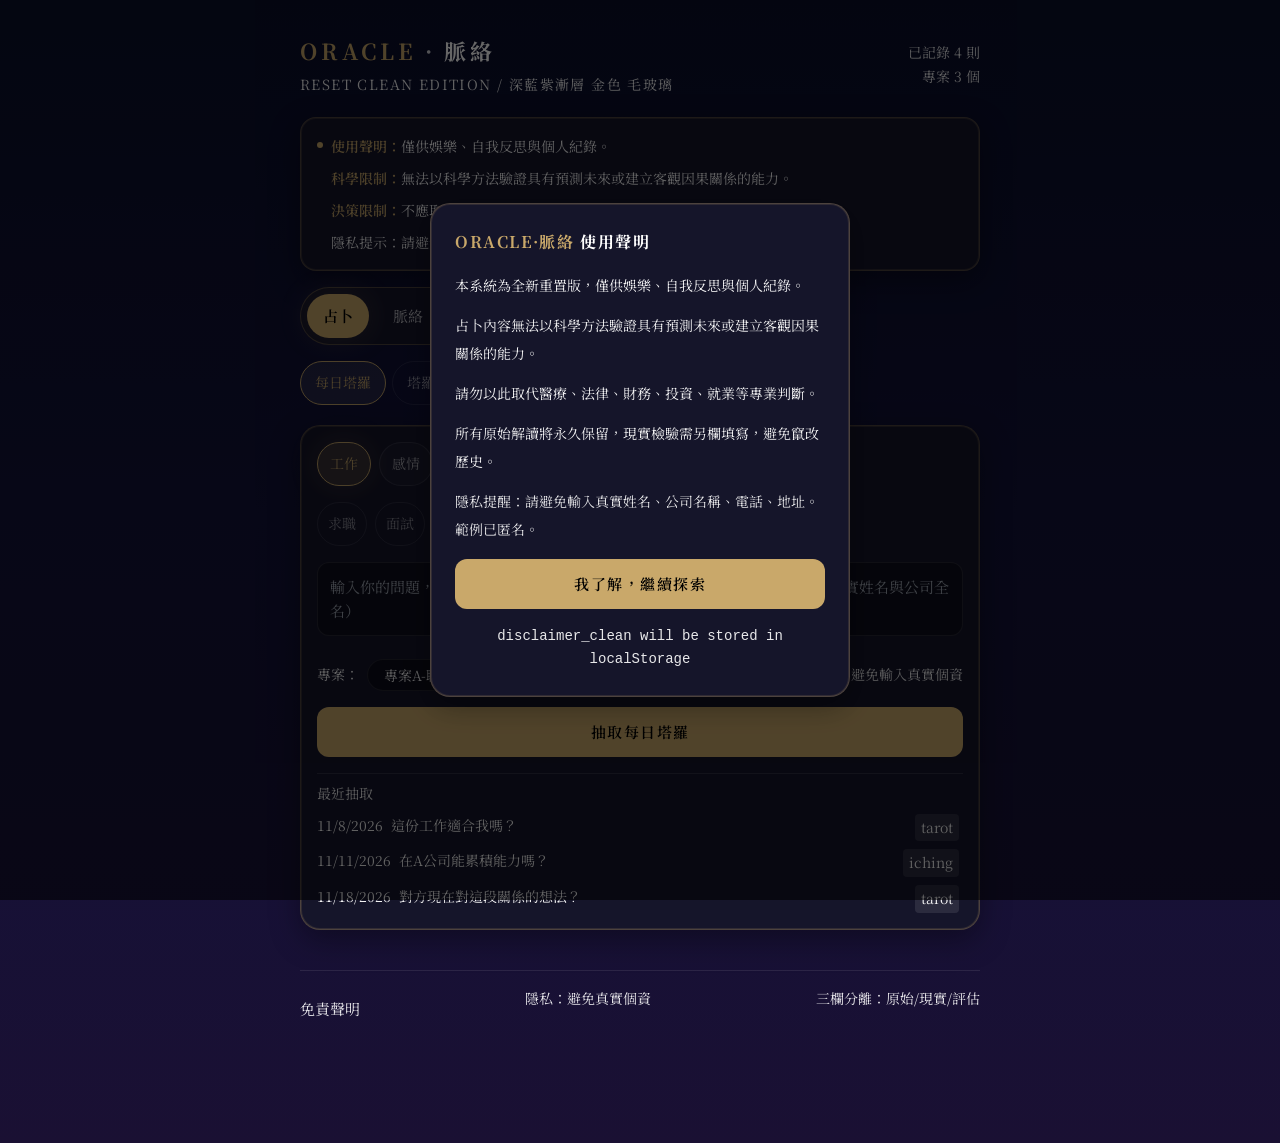
==== commit 1d6230b2: "fix: 可讀性修復 - 加大字級14px起 去除毛玻璃模糊 提高對比" ====
--- a/Oracle-Reset-Clean.html
+++ b/Oracle-Reset-Clean.html
@@ -1,10 +1,18 @@
-<!DOCTYPE html>
+﻿<!DOCTYPE html>
 <html lang="en">
 <head>
   <meta charset="UTF-8">
   <meta name="viewport" content="width=device-width, initial-scale=1">
   <title>React Artifact</title>
-  <style>*,:after,:before{--tw-border-spacing-x:0;--tw-border-spacing-y:0;--tw-translate-x:0;--tw-translate-y:0;--tw-rotate:0;--tw-skew-x:0;--tw-skew-y:0;--tw-scale-x:1;--tw-scale-y:1;--tw-pan-x: ;--tw-pan-y: ;--tw-pinch-zoom: ;--tw-scroll-snap-strictness:proximity;--tw-gradient-from-position: ;--tw-gradient-via-position: ;--tw-gradient-to-position: ;--tw-ordinal: ;--tw-slashed-zero: ;--tw-numeric-figure: ;--tw-numeric-spacing: ;--tw-numeric-fraction: ;--tw-ring-inset: ;--tw-ring-offset-width:0px;--tw-ring-offset-color:#fff;--tw-ring-color:rgba(59,130,246,.5);--tw-ring-offset-shadow:0 0 #0000;--tw-ring-shadow:0 0 #0000;--tw-shadow:0 0 #0000;--tw-shadow-colored:0 0 #0000;--tw-blur: ;--tw-brightness: ;--tw-contrast: ;--tw-grayscale: ;--tw-hue-rotate: ;--tw-invert: ;--tw-saturate: ;--tw-sepia: ;--tw-drop-shadow: ;--tw-backdrop-blur: ;--tw-backdrop-brightness: ;--tw-backdrop-contrast: ;--tw-backdrop-grayscale: ;--tw-backdrop-hue-rotate: ;--tw-backdrop-invert: ;--tw-backdrop-opacity: ;--tw-backdrop-saturate: ;--tw-backdrop-sepia: ;--tw-contain-size: ;--tw-contain-layout: ;--tw-contain-paint: ;--tw-contain-style: }::backdrop{--tw-border-spacing-x:0;--tw-border-spacing-y:0;--tw-translate-x:0;--tw-translate-y:0;--tw-rotate:0;--tw-skew-x:0;--tw-skew-y:0;--tw-scale-x:1;--tw-scale-y:1;--tw-pan-x: ;--tw-pan-y: ;--tw-pinch-zoom: ;--tw-scroll-snap-strictness:proximity;--tw-gradient-from-position: ;--tw-gradient-via-position: ;--tw-gradient-to-position: ;--tw-ordinal: ;--tw-slashed-zero: ;--tw-numeric-figure: ;--tw-numeric-spacing: ;--tw-numeric-fraction: ;--tw-ring-inset: ;--tw-ring-offset-width:0px;--tw-ring-offset-color:#fff;--tw-ring-color:rgba(59,130,246,.5);--tw-ring-offset-shadow:0 0 #0000;--tw-ring-shadow:0 0 #0000;--tw-shadow:0 0 #0000;--tw-shadow-colored:0 0 #0000;--tw-blur: ;--tw-brightness: ;--tw-contrast: ;--tw-grayscale: ;--tw-hue-rotate: ;--tw-invert: ;--tw-saturate: ;--tw-sepia: ;--tw-drop-shadow: ;--tw-backdrop-blur: ;--tw-backdrop-brightness: ;--tw-backdrop-contrast: ;--tw-backdrop-grayscale: ;--tw-backdrop-hue-rotate: ;--tw-backdrop-invert: ;--tw-backdrop-opacity: ;--tw-backdrop-saturate: ;--tw-backdrop-sepia: ;--tw-contain-size: ;--tw-contain-layout: ;--tw-contain-paint: ;--tw-contain-style: }/*! tailwindcss v3.4.18 | MIT License | https://tailwindcss.com*/*,:after,:before{box-sizing:border-box;border:0 solid #e5e7eb}:after,:before{--tw-content:""}:host,html{line-height:1.5;-webkit-text-size-adjust:100%;-moz-tab-size:4;-o-tab-size:4;tab-size:4;font-family:ui-sans-serif,system-ui,sans-serif,Apple Color Emoji,Segoe UI Emoji,Segoe UI Symbol,Noto Color Emoji;font-feature-settings:normal;font-variation-settings:normal;-webkit-tap-highlight-color:transparent}body{line-height:inherit}hr{height:0;color:inherit;border-top-width:1px}abbr:where([title]){-webkit-text-decoration:underline dotted;text-decoration:underline dotted}h1,h2,h3,h4,h5,h6{font-size:inherit;font-weight:inherit}a{color:inherit;text-decoration:inherit}b,strong{font-weight:bolder}code,kbd,pre,samp{font-family:ui-monospace,SFMono-Regular,Menlo,Monaco,Consolas,Liberation Mono,Courier New,monospace;font-feature-settings:normal;font-variation-settings:normal;font-size:1em}small{font-size:80%}sub,sup{font-size:75%;line-height:0;position:relative;vertical-align:baseline}sub{bottom:-.25em}sup{top:-.5em}table{text-indent:0;border-color:inherit;border-collapse:collapse}button,input,optgroup,select,textarea{font-family:inherit;font-feature-settings:inherit;font-variation-settings:inherit;font-size:100%;font-weight:inherit;line-height:inherit;letter-spacing:inherit;color:inherit;margin:0;padding:0}button,select{text-transform:none}button,input:where([type=button]),input:where([type=reset]),input:where([type=submit]){-webkit-appearance:button;background-color:transparent;background-image:none}:-moz-focusring{outline:auto}:-moz-ui-invalid{box-shadow:none}progress{vertical-align:baseline}::-webkit-inner-spin-button,::-webkit-outer-spin-button{height:auto}[type=search]{-webkit-appearance:textfield;outline-offset:-2px}::-webkit-search-decoration{-webkit-appearance:none}::-webkit-file-upload-button{-webkit-appearance:button;font:inherit}summary{display:list-item}blockquote,dd,dl,figure,h1,h2,h3,h4,h5,h6,hr,p,pre{margin:0}fieldset{margin:0}fieldset,legend{padding:0}menu,ol,ul{list-style:none;margin:0;padding:0}dialog{padding:0}textarea{resize:vertical}input::-moz-placeholder,textarea::-moz-placeholder{opacity:1;color:#9ca3af}input::placeholder,textarea::placeholder{opacity:1;color:#9ca3af}[role=button],button{cursor:pointer}:disabled{cursor:default}audio,canvas,embed,iframe,img,object,svg,video{display:block;vertical-align:middle}img,video{max-width:100%;height:auto}[hidden]:where(:not([hidden=until-found])){display:none}.fixed{position:fixed}.absolute{position:absolute}.relative{position:relative}.sticky{position:sticky}.inset-0{inset:0}.bottom-2{bottom:.5rem}.bottom-6{bottom:1.5rem}.left-1\/2{left:50%}.left-3{left:.75rem}.left-\[-26px\]{left:-26px}.top-2{top:.5rem}.top-3{top:.75rem}.z-20{z-index:20}.z-50{z-index:50}.mx-auto{margin-left:auto;margin-right:auto}.mb-1{margin-bottom:.25rem}.mb-2{margin-bottom:.5rem}.mb-4{margin-bottom:1rem}.mb-5{margin-bottom:1.25rem}.ml-auto{margin-left:auto}.mt-1{margin-top:.25rem}.mt-10{margin-top:2.5rem}.mt-2{margin-top:.5rem}.mt-3{margin-top:.75rem}.mt-auto{margin-top:auto}.line-clamp-2{overflow:hidden;display:-webkit-box;-webkit-box-orient:vertical;-webkit-line-clamp:2}.block{display:block}.flex{display:flex}.grid{display:grid}.hidden{display:none}.h-1\.5{height:.375rem}.h-2{height:.5rem}.h-3{height:.75rem}.h-\[6px\]{height:6px}.h-\[72px\]{height:72px}.max-h-\[220px\]{max-height:220px}.min-h-\[180px\]{min-height:180px}.min-h-\[86px\]{min-height:86px}.min-h-screen{min-height:100vh}.w-1\.5{width:.375rem}.w-2{width:.5rem}.w-3{width:.75rem}.w-6{width:1.5rem}.w-\[2px\]{width:2px}.w-\[32px\]{width:32px}.w-\[48px\]{width:48px}.w-\[72px\]{width:72px}.w-\[84px\]{width:84px}.w-fit{width:-moz-fit-content;width:fit-content}.w-full{width:100%}.max-w-\[420px\]{max-width:420px}.max-w-\[720px\]{max-width:720px}.flex-1{flex:1 1 0%}.shrink-0{flex-shrink:0}.-translate-x-1\/2{--tw-translate-x:-50%}.-translate-x-1\/2,.transform{transform:translate(var(--tw-translate-x),var(--tw-translate-y)) rotate(var(--tw-rotate)) skewX(var(--tw-skew-x)) skewY(var(--tw-skew-y)) scaleX(var(--tw-scale-x)) scaleY(var(--tw-scale-y))}@keyframes pulse{50%{opacity:.5}}.animate-\[pulse_0\.5s\]{animation:pulse .5s}.resize-none{resize:none}.grid-cols-1{grid-template-columns:repeat(1,minmax(0,1fr))}.grid-cols-3{grid-template-columns:repeat(3,minmax(0,1fr))}.flex-col{flex-direction:column}.flex-col-reverse{flex-direction:column-reverse}.flex-wrap{flex-wrap:wrap}.items-start{align-items:flex-start}.items-center{align-items:center}.justify-center{justify-content:center}.justify-between{justify-content:space-between}.gap-1{gap:.25rem}.gap-1\.5{gap:.375rem}.gap-2{gap:.5rem}.gap-3{gap:.75rem}.space-y-1\.5>:not([hidden])~:not([hidden]){--tw-space-y-reverse:0;margin-top:calc(.375rem*(1 - var(--tw-space-y-reverse)));margin-bottom:calc(.375rem*var(--tw-space-y-reverse))}.space-y-2>:not([hidden])~:not([hidden]){--tw-space-y-reverse:0;margin-top:calc(.5rem*(1 - var(--tw-space-y-reverse)));margin-bottom:calc(.5rem*var(--tw-space-y-reverse))}.space-y-3>:not([hidden])~:not([hidden]){--tw-space-y-reverse:0;margin-top:calc(.75rem*(1 - var(--tw-space-y-reverse)));margin-bottom:calc(.75rem*var(--tw-space-y-reverse))}.space-y-4>:not([hidden])~:not([hidden]){--tw-space-y-reverse:0;margin-top:calc(1rem*(1 - var(--tw-space-y-reverse)));margin-bottom:calc(1rem*var(--tw-space-y-reverse))}.overflow-auto{overflow:auto}.overflow-x-auto{overflow-x:auto}.truncate{overflow:hidden;text-overflow:ellipsis}.truncate,.whitespace-nowrap{white-space:nowrap}.whitespace-pre-wrap{white-space:pre-wrap}.break-words{overflow-wrap:break-word}.rounded{border-radius:.25rem}.rounded-\[14px\]{border-radius:14px}.rounded-\[16px\]{border-radius:16px}.rounded-\[18px\]{border-radius:18px}.rounded-\[20px\]{border-radius:20px}.rounded-full{border-radius:9999px}.rounded-lg{border-radius:.5rem}.rounded-xl{border-radius:.75rem}.border{border-width:1px}.border-2{border-width:2px}.border-t{border-top-width:1px}.border-\[\#0a0e2a\]{--tw-border-opacity:1;border-color:rgb(10 14 42/var(--tw-border-opacity,1))}.border-\[\#c9a86a\]{--tw-border-opacity:1;border-color:rgb(201 168 106/var(--tw-border-opacity,1))}.border-\[\#c9a86a\]\/20{border-color:hsla(39,47%,60%,.2)}.border-\[\#c9a86a\]\/30{border-color:hsla(39,47%,60%,.3)}.border-\[\#c9a86a\]\/40{border-color:hsla(39,47%,60%,.4)}.border-\[\#c9a86a\]\/60{border-color:hsla(39,47%,60%,.6)}.border-blue-500\/30{border-color:rgba(59,130,246,.3)}.border-emerald-500\/30{border-color:rgba(16,185,129,.3)}.border-gray-500\/30{border-color:hsla(220,9%,46%,.3)}.border-red-400\/30{border-color:hsla(0,91%,71%,.3)}.border-red-500\/30{border-color:rgba(239,68,68,.3)}.border-white\/10{border-color:hsla(0,0%,100%,.1)}.border-white\/5{border-color:hsla(0,0%,100%,.05)}.border-yellow-500\/30{border-color:rgba(234,179,8,.3)}.bg-\[\#c9a86a\]{--tw-bg-opacity:1;background-color:rgb(201 168 106/var(--tw-bg-opacity,1))}.bg-\[\#c9a86a\]\/10{background-color:hsla(39,47%,60%,.1)}.bg-\[\#c9a86a\]\/15{background-color:hsla(39,47%,60%,.15)}.bg-\[\#c9a86a\]\/20{background-color:hsla(39,47%,60%,.2)}.bg-black\/30{background-color:rgba(0,0,0,.3)}.bg-black\/40{background-color:rgba(0,0,0,.4)}.bg-black\/50{background-color:rgba(0,0,0,.5)}.bg-black\/60{background-color:rgba(0,0,0,.6)}.bg-blue-400{--tw-bg-opacity:1;background-color:rgb(96 165 250/var(--tw-bg-opacity,1))}.bg-blue-500\/10{background-color:rgba(59,130,246,.1)}.bg-emerald-400{--tw-bg-opacity:1;background-color:rgb(52 211 153/var(--tw-bg-opacity,1))}.bg-emerald-500\/10{background-color:rgba(16,185,129,.1)}.bg-gray-400{--tw-bg-opacity:1;background-color:rgb(156 163 175/var(--tw-bg-opacity,1))}.bg-gray-500\/10{background-color:hsla(220,9%,46%,.1)}.bg-red-400{--tw-bg-opacity:1;background-color:rgb(248 113 113/var(--tw-bg-opacity,1))}.bg-red-500\/10{background-color:rgba(239,68,68,.1)}.bg-red-500\/20{background-color:rgba(239,68,68,.2)}.bg-white\/10{background-color:hsla(0,0%,100%,.1)}.bg-white\/30{background-color:hsla(0,0%,100%,.3)}.bg-white\/5{background-color:hsla(0,0%,100%,.05)}.bg-white\/70{background-color:hsla(0,0%,100%,.7)}.bg-white\/\[0\.03\]{background-color:hsla(0,0%,100%,.03)}.bg-white\/\[0\.04\]{background-color:hsla(0,0%,100%,.04)}.bg-yellow-400{--tw-bg-opacity:1;background-color:rgb(250 204 21/var(--tw-bg-opacity,1))}.bg-yellow-500\/10{background-color:rgba(234,179,8,.1)}.bg-gradient-to-br{background-image:linear-gradient(to bottom right,var(--tw-gradient-stops))}.from-\[\#c9a86a\]\/30{--tw-gradient-from:hsla(39,47%,60%,.3) var(--tw-gradient-from-position);--tw-gradient-to:hsla(39,47%,60%,0) var(--tw-gradient-to-position);--tw-gradient-stops:var(--tw-gradient-from),var(--tw-gradient-to)}.from-amber-500\/20{--tw-gradient-from:rgba(245,158,11,.2) var(--tw-gradient-from-position);--tw-gradient-to:rgba(245,158,11,0) var(--tw-gradient-to-position);--tw-gradient-stops:var(--tw-gradient-from),var(--tw-gradient-to)}.from-cyan-500\/20{--tw-gradient-from:rgba(6,182,212,.2) var(--tw-gradient-from-position);--tw-gradient-to:rgba(6,182,212,0) var(--tw-gradient-to-position);--tw-gradient-stops:var(--tw-gradient-from),var(--tw-gradient-to)}.from-pink-500\/20{--tw-gradient-from:rgba(236,72,153,.2) var(--tw-gradient-from-position);--tw-gradient-to:rgba(236,72,153,0) var(--tw-gradient-to-position);--tw-gradient-stops:var(--tw-gradient-from),var(--tw-gradient-to)}.from-violet-500\/20{--tw-gradient-from:rgba(139,92,246,.2) var(--tw-gradient-from-position);--tw-gradient-to:rgba(139,92,246,0) var(--tw-gradient-to-position);--tw-gradient-stops:var(--tw-gradient-from),var(--tw-gradient-to)}.to-\[\#8a6a2a\]\/30{--tw-gradient-to:rgba(138,106,42,.3) var(--tw-gradient-to-position)}.to-blue-500\/20{--tw-gradient-to:rgba(59,130,246,.2) var(--tw-gradient-to-position)}.to-purple-500\/20{--tw-gradient-to:rgba(168,85,247,.2) var(--tw-gradient-to-position)}.to-rose-500\/20{--tw-gradient-to:rgba(244,63,94,.2) var(--tw-gradient-to-position)}.to-yellow-500\/20{--tw-gradient-to:rgba(234,179,8,.2) var(--tw-gradient-to-position)}.p-1\.5{padding:.375rem}.p-2{padding:.5rem}.p-2\.5{padding:.625rem}.p-3{padding:.75rem}.p-4{padding:1rem}.p-6{padding:1.5rem}.px-1\.5{padding-left:.375rem;padding-right:.375rem}.px-2{padding-left:.5rem;padding-right:.5rem}.px-2\.5{padding-left:.625rem;padding-right:.625rem}.px-3{padding-left:.75rem;padding-right:.75rem}.px-3\.5{padding-left:.875rem;padding-right:.875rem}.px-4{padding-left:1rem;padding-right:1rem}.px-5{padding-left:1.25rem;padding-right:1.25rem}.py-0\.5{padding-top:.125rem;padding-bottom:.125rem}.py-1{padding-top:.25rem;padding-bottom:.25rem}.py-1\.5{padding-top:.375rem;padding-bottom:.375rem}.py-10{padding-top:2.5rem;padding-bottom:2.5rem}.py-2{padding-top:.5rem;padding-bottom:.5rem}.py-2\.5{padding-top:.625rem;padding-bottom:.625rem}.py-3{padding-top:.75rem;padding-bottom:.75rem}.py-4{padding-top:1rem;padding-bottom:1rem}.py-6{padding-top:1.5rem;padding-bottom:1.5rem}.pb-1{padding-bottom:.25rem}.pb-28{padding-bottom:7rem}.pl-8{padding-left:2rem}.pr-1{padding-right:.25rem}.pt-2{padding-top:.5rem}.pt-3{padding-top:.75rem}.pt-4{padding-top:1rem}.pt-8{padding-top:2rem}.text-left{text-align:left}.text-center{text-align:center}.text-right{text-align:right}.text-\[10px\]{font-size:10px}.text-\[11px\]{font-size:11px}.text-\[12px\]{font-size:12px}.text-\[13px\]{font-size:13px}.text-\[14px\]{font-size:14px}.text-\[15px\]{font-size:15px}.text-\[16px\]{font-size:16px}.text-\[18px\]{font-size:18px}.text-\[22px\]{font-size:22px}.font-bold{font-weight:700}.font-normal{font-weight:400}.font-semibold{font-weight:600}.leading-5{line-height:1.25rem}.leading-6{line-height:1.5rem}.leading-7{line-height:1.75rem}.tracking-\[0\.18em\]{letter-spacing:.18em}.tracking-widest{letter-spacing:.1em}.text-\[\#c9a86a\]{--tw-text-opacity:1;color:rgb(201 168 106/var(--tw-text-opacity,1))}.text-black{--tw-text-opacity:1;color:rgb(0 0 0/var(--tw-text-opacity,1))}.text-red-200{--tw-text-opacity:1;color:rgb(254 202 202/var(--tw-text-opacity,1))}.text-red-300{--tw-text-opacity:1;color:rgb(252 165 165/var(--tw-text-opacity,1))}.text-white{--tw-text-opacity:1;color:rgb(255 255 255/var(--tw-text-opacity,1))}.text-white\/50{color:hsla(0,0%,100%,.5)}.text-white\/60{color:hsla(0,0%,100%,.6)}.text-white\/70{color:hsla(0,0%,100%,.7)}.antialiased{-webkit-font-smoothing:antialiased;-moz-osx-font-smoothing:grayscale}.opacity-30{opacity:.3}.opacity-40{opacity:.4}.opacity-50{opacity:.5}.opacity-60{opacity:.6}.opacity-70{opacity:.7}.opacity-80{opacity:.8}.opacity-90{opacity:.9}.shadow-lg{--tw-shadow:0 10px 15px -3px rgba(0,0,0,.1),0 4px 6px -4px rgba(0,0,0,.1);--tw-shadow-colored:0 10px 15px -3px var(--tw-shadow-color),0 4px 6px -4px var(--tw-shadow-color);box-shadow:var(--tw-ring-offset-shadow,0 0 #0000),var(--tw-ring-shadow,0 0 #0000),var(--tw-shadow)}.outline-none{outline:2px solid transparent;outline-offset:2px}.blur{--tw-blur:blur(8px)}.blur,.filter{filter:var(--tw-blur) var(--tw-brightness) var(--tw-contrast) var(--tw-grayscale) var(--tw-hue-rotate) var(--tw-invert) var(--tw-saturate) var(--tw-sepia) var(--tw-drop-shadow)}.backdrop-blur-sm{--tw-backdrop-blur:blur(4px)}.backdrop-blur-sm,.backdrop-filter{backdrop-filter:var(--tw-backdrop-blur) var(--tw-backdrop-brightness) var(--tw-backdrop-contrast) var(--tw-backdrop-grayscale) var(--tw-backdrop-hue-rotate) var(--tw-backdrop-invert) var(--tw-backdrop-opacity) var(--tw-backdrop-saturate) var(--tw-backdrop-sepia)}.transition{transition-property:color,background-color,border-color,text-decoration-color,fill,stroke,opacity,box-shadow,transform,filter,backdrop-filter;transition-timing-function:cubic-bezier(.4,0,.2,1);transition-duration:.15s}#root,body,html{min-height:100%}body{margin:0;font-family:Inter,ui-sans-serif,system-ui,-apple-system,BlinkMacSystemFont,Segoe UI,sans-serif}[role=button]:not([aria-disabled=true]),button:not(:disabled),label[for],select:not(:disabled),summary{cursor:pointer}.selection\:bg-\[\#c9a86a\]\/30 ::-moz-selection{background-color:hsla(39,47%,60%,.3)}.selection\:bg-\[\#c9a86a\]\/30 ::selection{background-color:hsla(39,47%,60%,.3)}.selection\:bg-\[\#c9a86a\]\/30::-moz-selection{background-color:hsla(39,47%,60%,.3)}.selection\:bg-\[\#c9a86a\]\/30::selection{background-color:hsla(39,47%,60%,.3)}.hover\:border-white\/20:hover{border-color:hsla(0,0%,100%,.2)}.hover\:bg-\[\#c9a86a\]\/30:hover{background-color:hsla(39,47%,60%,.3)}.hover\:bg-\[\#d9b87a\]:hover{--tw-bg-opacity:1;background-color:rgb(217 184 122/var(--tw-bg-opacity,1))}.hover\:bg-white\/10:hover{background-color:hsla(0,0%,100%,.1)}.hover\:bg-white\/15:hover{background-color:hsla(0,0%,100%,.15)}.hover\:text-white:hover{--tw-text-opacity:1;color:rgb(255 255 255/var(--tw-text-opacity,1))}.focus\:border-\[\#c9a86a\]\/50:focus{border-color:hsla(39,47%,60%,.5)}.disabled\:opacity-50:disabled{opacity:.5}@media (min-width:768px){.md\:grid-cols-2{grid-template-columns:repeat(2,minmax(0,1fr))}}</style>
+  <style>*,:after,:before{--tw-border-spacing-x:0;--tw-border-spacing-y:0;--tw-translate-x:0;--tw-translate-y:0;--tw-rotate:0;--tw-skew-x:0;--tw-skew-y:0;--tw-scale-x:1;--tw-scale-y:1;--tw-pan-x: ;--tw-pan-y: ;--tw-pinch-zoom: ;--tw-scroll-snap-strictness:proximity;--tw-gradient-from-position: ;--tw-gradient-via-position: ;--tw-gradient-to-position: ;--tw-ordinal: ;--tw-slashed-zero: ;--tw-numeric-figure: ;--tw-numeric-spacing: ;--tw-numeric-fraction: ;--tw-ring-inset: ;--tw-ring-offset-width:0px;--tw-ring-offset-color:#fff;--tw-ring-color:rgba(59,130,246,.5);--tw-ring-offset-shadow:0 0 #0000;--tw-ring-shadow:0 0 #0000;--tw-shadow:0 0 #0000;--tw-shadow-colored:0 0 #0000;--tw-blur: ;--tw-brightness: ;--tw-contrast: ;--tw-grayscale: ;--tw-hue-rotate: ;--tw-invert: ;--tw-saturate: ;--tw-sepia: ;--tw-drop-shadow: ;--tw-backdrop-blur: ;--tw-backdrop-brightness: ;--tw-backdrop-contrast: ;--tw-backdrop-grayscale: ;--tw-backdrop-hue-rotate: ;--tw-backdrop-invert: ;--tw-backdrop-opacity: ;--tw-backdrop-saturate: ;--tw-backdrop-sepia: ;--tw-contain-size: ;--tw-contain-layout: ;--tw-contain-paint: ;--tw-contain-style: }::backdrop{--tw-border-spacing-x:0;--tw-border-spacing-y:0;--tw-translate-x:0;--tw-translate-y:0;--tw-rotate:0;--tw-skew-x:0;--tw-skew-y:0;--tw-scale-x:1;--tw-scale-y:1;--tw-pan-x: ;--tw-pan-y: ;--tw-pinch-zoom: ;--tw-scroll-snap-strictness:proximity;--tw-gradient-from-position: ;--tw-gradient-via-position: ;--tw-gradient-to-position: ;--tw-ordinal: ;--tw-slashed-zero: ;--tw-numeric-figure: ;--tw-numeric-spacing: ;--tw-numeric-fraction: ;--tw-ring-inset: ;--tw-ring-offset-width:0px;--tw-ring-offset-color:#fff;--tw-ring-color:rgba(59,130,246,.5);--tw-ring-offset-shadow:0 0 #0000;--tw-ring-shadow:0 0 #0000;--tw-shadow:0 0 #0000;--tw-shadow-colored:0 0 #0000;--tw-blur: ;--tw-brightness: ;--tw-contrast: ;--tw-grayscale: ;--tw-hue-rotate: ;--tw-invert: ;--tw-saturate: ;--tw-sepia: ;--tw-drop-shadow: ;--tw-backdrop-blur: ;--tw-backdrop-brightness: ;--tw-backdrop-contrast: ;--tw-backdrop-grayscale: ;--tw-backdrop-hue-rotate: ;--tw-backdrop-invert: ;--tw-backdrop-opacity: ;--tw-backdrop-saturate: ;--tw-backdrop-sepia: ;--tw-contain-size: ;--tw-contain-layout: ;--tw-contain-paint: ;--tw-contain-style: }/*! tailwindcss v3.4.18 | MIT License | https://tailwindcss.com*/*,:after,:before{box-sizing:border-box;border:0 solid #e5e7eb}:after,:before{--tw-content:""}:host,html{line-height:1.5;-webkit-text-size-adjust:100%;-moz-tab-size:4;-o-tab-size:4;tab-size:4;font-family:ui-sans-serif,system-ui,sans-serif,Apple Color Emoji,Segoe UI Emoji,Segoe UI Symbol,Noto Color Emoji;font-feature-settings:normal;font-variation-settings:normal;-webkit-tap-highlight-color:transparent}body{line-height:inherit}hr{height:0;color:inherit;border-top-width:1px}abbr:where([title]){-webkit-text-decoration:underline dotted;text-decoration:underline dotted}h1,h2,h3,h4,h5,h6{font-size:inherit;font-weight:inherit}a{color:inherit;text-decoration:inherit}b,strong{font-weight:bolder}code,kbd,pre,samp{font-family:ui-monospace,SFMono-Regular,Menlo,Monaco,Consolas,Liberation Mono,Courier New,monospace;font-feature-settings:normal;font-variation-settings:normal;font-size:1em}small{font-size:80%}sub,sup{font-size:75%;line-height:0;position:relative;vertical-align:baseline}sub{bottom:-.25em}sup{top:-.5em}table{text-indent:0;border-color:inherit;border-collapse:collapse}button,input,optgroup,select,textarea{font-family:inherit;font-feature-settings:inherit;font-variation-settings:inherit;font-size:100%;font-weight:inherit;line-height:inherit;letter-spacing:inherit;color:inherit;margin:0;padding:0}button,select{text-transform:none}button,input:where([type=button]),input:where([type=reset]),input:where([type=submit]){-webkit-appearance:button;background-color:transparent;background-image:none}:-moz-focusring{outline:auto}:-moz-ui-invalid{box-shadow:none}progress{vertical-align:baseline}::-webkit-inner-spin-button,::-webkit-outer-spin-button{height:auto}[type=search]{-webkit-appearance:textfield;outline-offset:-2px}::-webkit-search-decoration{-webkit-appearance:none}::-webkit-file-upload-button{-webkit-appearance:button;font:inherit}summary{display:list-item}blockquote,dd,dl,figure,h1,h2,h3,h4,h5,h6,hr,p,pre{margin:0}fieldset{margin:0}fieldset,legend{padding:0}menu,ol,ul{list-style:none;margin:0;padding:0}dialog{padding:0}textarea{resize:vertical}input::-moz-placeholder,textarea::-moz-placeholder{opacity:1;color:#9ca3af}input::placeholder,textarea::placeholder{opacity:1;color:#9ca3af}[role=button],button{cursor:pointer}:disabled{cursor:default}audio,canvas,embed,iframe,img,object,svg,video{display:block;vertical-align:middle}img,video{max-width:100%;height:auto}[hidden]:where(:not([hidden=until-found])){display:none}.fixed{position:fixed}.absolute{position:absolute}.relative{position:relative}.sticky{position:sticky}.inset-0{inset:0}.bottom-2{bottom:.5rem}.bottom-6{bottom:1.5rem}.left-1\/2{left:50%}.left-3{left:.75rem}.left-\[-26px\]{left:-26px}.top-2{top:.5rem}.top-3{top:.75rem}.z-20{z-index:20}.z-50{z-index:50}.mx-auto{margin-left:auto;margin-right:auto}.mb-1{margin-bottom:.25rem}.mb-2{margin-bottom:.5rem}.mb-4{margin-bottom:1rem}.mb-5{margin-bottom:1.25rem}.ml-auto{margin-left:auto}.mt-1{margin-top:.25rem}.mt-10{margin-top:2.5rem}.mt-2{margin-top:.5rem}.mt-3{margin-top:.75rem}.mt-auto{margin-top:auto}.line-clamp-2{overflow:hidden;display:-webkit-box;-webkit-box-orient:vertical;-webkit-line-clamp:2}.block{display:block}.flex{display:flex}.grid{display:grid}.hidden{display:none}.h-1\.5{height:.375rem}.h-2{height:.5rem}.h-3{height:.75rem}.h-\[6px\]{height:6px}.h-\[72px\]{height:72px}.max-h-\[220px\]{max-height:220px}.min-h-\[180px\]{min-height:180px}.min-h-\[86px\]{min-height:86px}.min-h-screen{min-height:100vh}.w-1\.5{width:.375rem}.w-2{width:.5rem}.w-3{width:.75rem}.w-6{width:1.5rem}.w-\[2px\]{width:2px}.w-\[32px\]{width:32px}.w-\[48px\]{width:48px}.w-\[72px\]{width:72px}.w-\[84px\]{width:84px}.w-fit{width:-moz-fit-content;width:fit-content}.w-full{width:100%}.max-w-\[420px\]{max-width:420px}.max-w-\[720px\]{max-width:720px}.flex-1{flex:1 1 0%}.shrink-0{flex-shrink:0}.-translate-x-1\/2{--tw-translate-x:-50%}.-translate-x-1\/2,.transform{transform:translate(var(--tw-translate-x),var(--tw-translate-y)) rotate(var(--tw-rotate)) skewX(var(--tw-skew-x)) skewY(var(--tw-skew-y)) scaleX(var(--tw-scale-x)) scaleY(var(--tw-scale-y))}@keyframes pulse{50%{opacity:.5}}.animate-\[pulse_0\.5s\]{animation:pulse .5s}.resize-none{resize:none}.grid-cols-1{grid-template-columns:repeat(1,minmax(0,1fr))}.grid-cols-3{grid-template-columns:repeat(3,minmax(0,1fr))}.flex-col{flex-direction:column}.flex-col-reverse{flex-direction:column-reverse}.flex-wrap{flex-wrap:wrap}.items-start{align-items:flex-start}.items-center{align-items:center}.justify-center{justify-content:center}.justify-between{justify-content:space-between}.gap-1{gap:.25rem}.gap-1\.5{gap:.375rem}.gap-2{gap:.5rem}.gap-3{gap:.75rem}.space-y-1\.5>:not([hidden])~:not([hidden]){--tw-space-y-reverse:0;margin-top:calc(.375rem*(1 - var(--tw-space-y-reverse)));margin-bottom:calc(.375rem*var(--tw-space-y-reverse))}.space-y-2>:not([hidden])~:not([hidden]){--tw-space-y-reverse:0;margin-top:calc(.5rem*(1 - var(--tw-space-y-reverse)));margin-bottom:calc(.5rem*var(--tw-space-y-reverse))}.space-y-3>:not([hidden])~:not([hidden]){--tw-space-y-reverse:0;margin-top:calc(.75rem*(1 - var(--tw-space-y-reverse)));margin-bottom:calc(.75rem*var(--tw-space-y-reverse))}.space-y-4>:not([hidden])~:not([hidden]){--tw-space-y-reverse:0;margin-top:calc(1rem*(1 - var(--tw-space-y-reverse)));margin-bottom:calc(1rem*var(--tw-space-y-reverse))}.overflow-auto{overflow:auto}.overflow-x-auto{overflow-x:auto}.truncate{overflow:hidden;text-overflow:ellipsis}.truncate,.whitespace-nowrap{white-space:nowrap}.whitespace-pre-wrap{white-space:pre-wrap}.break-words{overflow-wrap:break-word}.rounded{border-radius:.25rem}.rounded-\[14px\]{border-radius:14px}.rounded-\[16px\]{border-radius:16px}.rounded-\[18px\]{border-radius:18px}.rounded-\[20px\]{border-radius:20px}.rounded-full{border-radius:9999px}.rounded-lg{border-radius:.5rem}.rounded-xl{border-radius:.75rem}.border{border-width:1px}.border-2{border-width:2px}.border-t{border-top-width:1px}.border-\[\#0a0e2a\]{--tw-border-opacity:1;border-color:rgb(10 14 42/var(--tw-border-opacity,1))}.border-\[\#c9a86a\]{--tw-border-opacity:1;border-color:rgb(201 168 106/var(--tw-border-opacity,1))}.border-\[\#c9a86a\]\/20{border-color:hsla(39,47%,60%,.2)}.border-\[\#c9a86a\]\/30{border-color:hsla(39,47%,60%,.3)}.border-\[\#c9a86a\]\/40{border-color:hsla(39,47%,60%,.4)}.border-\[\#c9a86a\]\/60{border-color:hsla(39,47%,60%,.6)}.border-blue-500\/30{border-color:rgba(59,130,246,.3)}.border-emerald-500\/30{border-color:rgba(16,185,129,.3)}.border-gray-500\/30{border-color:hsla(220,9%,46%,.3)}.border-red-400\/30{border-color:hsla(0,91%,71%,.3)}.border-red-500\/30{border-color:rgba(239,68,68,.3)}.border-white\/10{border-color:hsla(0,0%,100%,.1)}.border-white\/5{border-color:hsla(0,0%,100%,.05)}.border-yellow-500\/30{border-color:rgba(234,179,8,.3)}.bg-\[\#c9a86a\]{--tw-bg-opacity:1;background-color:rgb(201 168 106/var(--tw-bg-opacity,1))}.bg-\[\#c9a86a\]\/10{background-color:hsla(39,47%,60%,.1)}.bg-\[\#c9a86a\]\/15{background-color:hsla(39,47%,60%,.15)}.bg-\[\#c9a86a\]\/20{background-color:hsla(39,47%,60%,.2)}.bg-black\/30{background-color:rgba(0,0,0,.3)}.bg-black\/40{background-color:rgba(0,0,0,.4)}.bg-black\/50{background-color:rgba(0,0,0,.5)}.bg-black\/60{background-color:rgba(0,0,0,.6)}.bg-blue-400{--tw-bg-opacity:1;background-color:rgb(96 165 250/var(--tw-bg-opacity,1))}.bg-blue-500\/10{background-color:rgba(59,130,246,.1)}.bg-emerald-400{--tw-bg-opacity:1;background-color:rgb(52 211 153/var(--tw-bg-opacity,1))}.bg-emerald-500\/10{background-color:rgba(16,185,129,.1)}.bg-gray-400{--tw-bg-opacity:1;background-color:rgb(156 163 175/var(--tw-bg-opacity,1))}.bg-gray-500\/10{background-color:hsla(220,9%,46%,.1)}.bg-red-400{--tw-bg-opacity:1;background-color:rgb(248 113 113/var(--tw-bg-opacity,1))}.bg-red-500\/10{background-color:rgba(239,68,68,.1)}.bg-red-500\/20{background-color:rgba(239,68,68,.2)}.bg-white\/10{background-color:hsla(0,0%,100%,.1)}.bg-white\/30{background-color:hsla(0,0%,100%,.3)}.bg-white\/5{background-color:hsla(0,0%,100%,.05)}.bg-white\/70{background-color:hsla(0,0%,100%,.7)}.bg-white\/\[0\.03\]{background-color:hsla(0,0%,100%,.03)}.bg-white\/\[0\.04\]{background-color:hsla(0,0%,100%,.04)}.bg-yellow-400{--tw-bg-opacity:1;background-color:rgb(250 204 21/var(--tw-bg-opacity,1))}.bg-yellow-500\/10{background-color:rgba(234,179,8,.1)}.bg-gradient-to-br{background-image:linear-gradient(to bottom right,var(--tw-gradient-stops))}.from-\[\#c9a86a\]\/30{--tw-gradient-from:hsla(39,47%,60%,.3) var(--tw-gradient-from-position);--tw-gradient-to:hsla(39,47%,60%,0) var(--tw-gradient-to-position);--tw-gradient-stops:var(--tw-gradient-from),var(--tw-gradient-to)}.from-amber-500\/20{--tw-gradient-from:rgba(245,158,11,.2) var(--tw-gradient-from-position);--tw-gradient-to:rgba(245,158,11,0) var(--tw-gradient-to-position);--tw-gradient-stops:var(--tw-gradient-from),var(--tw-gradient-to)}.from-cyan-500\/20{--tw-gradient-from:rgba(6,182,212,.2) var(--tw-gradient-from-position);--tw-gradient-to:rgba(6,182,212,0) var(--tw-gradient-to-position);--tw-gradient-stops:var(--tw-gradient-from),var(--tw-gradient-to)}.from-pink-500\/20{--tw-gradient-from:rgba(236,72,153,.2) var(--tw-gradient-from-position);--tw-gradient-to:rgba(236,72,153,0) var(--tw-gradient-to-position);--tw-gradient-stops:var(--tw-gradient-from),var(--tw-gradient-to)}.from-violet-500\/20{--tw-gradient-from:rgba(139,92,246,.2) var(--tw-gradient-from-position);--tw-gradient-to:rgba(139,92,246,0) var(--tw-gradient-to-position);--tw-gradient-stops:var(--tw-gradient-from),var(--tw-gradient-to)}.to-\[\#8a6a2a\]\/30{--tw-gradient-to:rgba(138,106,42,.3) var(--tw-gradient-to-position)}.to-blue-500\/20{--tw-gradient-to:rgba(59,130,246,.2) var(--tw-gradient-to-position)}.to-purple-500\/20{--tw-gradient-to:rgba(168,85,247,.2) var(--tw-gradient-to-position)}.to-rose-500\/20{--tw-gradient-to:rgba(244,63,94,.2) var(--tw-gradient-to-position)}.to-yellow-500\/20{--tw-gradient-to:rgba(234,179,8,.2) var(--tw-gradient-to-position)}.p-1\.5{padding:.375rem}.p-2{padding:.5rem}.p-2\.5{padding:.625rem}.p-3{padding:.75rem}.p-4{padding:1rem}.p-6{padding:1.5rem}.px-1\.5{padding-left:.375rem;padding-right:.375rem}.px-2{padding-left:.5rem;padding-right:.5rem}.px-2\.5{padding-left:.625rem;padding-right:.625rem}.px-3{padding-left:.75rem;padding-right:.75rem}.px-3\.5{padding-left:.875rem;padding-right:.875rem}.px-4{padding-left:1rem;padding-right:1rem}.px-5{padding-left:1.25rem;padding-right:1.25rem}.py-0\.5{padding-top:.125rem;padding-bottom:.125rem}.py-1{padding-top:.25rem;padding-bottom:.25rem}.py-1\.5{padding-top:.375rem;padding-bottom:.375rem}.py-10{padding-top:2.5rem;padding-bottom:2.5rem}.py-2{padding-top:.5rem;padding-bottom:.5rem}.py-2\.5{padding-top:.625rem;padding-bottom:.625rem}.py-3{padding-top:.75rem;padding-bottom:.75rem}.py-4{padding-top:1rem;padding-bottom:1rem}.py-6{padding-top:1.5rem;padding-bottom:1.5rem}.pb-1{padding-bottom:.25rem}.pb-28{padding-bottom:7rem}.pl-8{padding-left:2rem}.pr-1{padding-right:.25rem}.pt-2{padding-top:.5rem}.pt-3{padding-top:.75rem}.pt-4{padding-top:1rem}.pt-8{padding-top:2rem}.text-left{text-align:left}.text-center{text-align:center}.text-right{text-align:right}.text-\[10px\]{font-size:10px}.text-\[11px\]{font-size:11px}.text-\[12px\]{font-size:12px}.text-\[13px\]{font-size:13px}.text-\[14px\]{font-size:14px}.text-\[15px\]{font-size:15px}.text-\[16px\]{font-size:16px}.text-\[18px\]{font-size:18px}.text-\[22px\]{font-size:22px}.font-bold{font-weight:700}.font-normal{font-weight:400}.font-semibold{font-weight:600}.leading-5{line-height:1.25rem}.leading-6{line-height:1.5rem}.leading-7{line-height:1.75rem}.tracking-\[0\.18em\]{letter-spacing:.18em}.tracking-widest{letter-spacing:.1em}.text-\[\#c9a86a\]{--tw-text-opacity:1;color:rgb(201 168 106/var(--tw-text-opacity,1))}.text-black{--tw-text-opacity:1;color:rgb(0 0 0/var(--tw-text-opacity,1))}.text-red-200{--tw-text-opacity:1;color:rgb(254 202 202/var(--tw-text-opacity,1))}.text-red-300{--tw-text-opacity:1;color:rgb(252 165 165/var(--tw-text-opacity,1))}.text-white{--tw-text-opacity:1;color:rgb(255 255 255/var(--tw-text-opacity,1))}.text-white\/50{color:hsla(0,0%,100%,.5)}.text-white\/60{color:hsla(0,0%,100%,.6)}.text-white\/70{color:hsla(0,0%,100%,.7)}.antialiased{-webkit-font-smoothing:antialiased;-moz-osx-font-smoothing:grayscale}.opacity-30{opacity:.3}.opacity-40{opacity:.4}.opacity-50{opacity:.5}.opacity-60{opacity:.6}.opacity-70{opacity:.7}.opacity-80{opacity:.8}.opacity-90{opacity:.9}.shadow-lg{--tw-shadow:0 10px 15px -3px rgba(0,0,0,.1),0 4px 6px -4px rgba(0,0,0,.1);--tw-shadow-colored:0 10px 15px -3px var(--tw-shadow-color),0 4px 6px -4px var(--tw-shadow-color);box-shadow:var(--tw-ring-offset-shadow,0 0 #0000),var(--tw-ring-shadow,0 0 #0000),var(--tw-shadow)}.outline-none{outline:2px solid transparent;outline-offset:2px}.blur{--tw-blur:blur(8px)}.blur,.filter{filter:var(--tw-blur) var(--tw-brightness) var(--tw-contrast) var(--tw-grayscale) var(--tw-hue-rotate) var(--tw-invert) var(--tw-saturate) var(--tw-sepia) var(--tw-drop-shadow)}.{--tw-backdrop-blur:blur(4px)}.,.backdrop-filter{backdrop-filter:var(--tw-backdrop-blur) var(--tw-backdrop-brightness) var(--tw-backdrop-contrast) var(--tw-backdrop-grayscale) var(--tw-backdrop-hue-rotate) var(--tw-backdrop-invert) var(--tw-backdrop-opacity) var(--tw-backdrop-saturate) var(--tw-backdrop-sepia)}.transition{transition-property:color,background-color,border-color,text-decoration-color,fill,stroke,opacity,box-shadow,transform,filter,backdrop-filter;transition-timing-function:cubic-bezier(.4,0,.2,1);transition-duration:.15s}#root,body,html{min-height:100%}body{margin:0;font-family:Inter,ui-sans-serif,system-ui,-apple-system,BlinkMacSystemFont,Segoe UI,sans-serif}[role=button]:not([aria-disabled=true]),button:not(:disabled),label[for],select:not(:disabled),summary{cursor:pointer}.selection\:bg-\[\#c9a86a\]\/30 ::-moz-selection{background-color:hsla(39,47%,60%,.3)}.selection\:bg-\[\#c9a86a\]\/30 ::selection{background-color:hsla(39,47%,60%,.3)}.selection\:bg-\[\#c9a86a\]\/30::-moz-selection{background-color:hsla(39,47%,60%,.3)}.selection\:bg-\[\#c9a86a\]\/30::selection{background-color:hsla(39,47%,60%,.3)}.hover\:border-white\/20:hover{border-color:hsla(0,0%,100%,.2)}.hover\:bg-\[\#c9a86a\]\/30:hover{background-color:hsla(39,47%,60%,.3)}.hover\:bg-\[\#d9b87a\]:hover{--tw-bg-opacity:1;background-color:rgb(217 184 122/var(--tw-bg-opacity,1))}.hover\:bg-white\/10:hover{background-color:hsla(0,0%,100%,.1)}.hover\:bg-white\/15:hover{background-color:hsla(0,0%,100%,.15)}.hover\:text-white:hover{--tw-text-opacity:1;color:rgb(255 255 255/var(--tw-text-opacity,1))}.focus\:border-\[\#c9a86a\]\/50:focus{border-color:hsla(39,47%,60%,.5)}.disabled\:opacity-50:disabled{opacity:.5}@media (min-width:768px){.md\:grid-cols-2{grid-template-columns:repeat(2,minmax(0,1fr))}}/* 可讀性修復 v4 */
+body{font-size:16px !important;line-height:1.7 !important}
+.card,.glass{background:#15152a !important;backdrop-filter:none !important;border:1px solid rgba(201,168,106,0.3) !important;opacity:1 !important}
+.text-\[10px\]{font-size:14px !important;opacity:0.95 !important}
+.text-\[11px\]{font-size:14px !important;opacity:0.95 !important}
+.text-\[12px\]{font-size:14px !important;opacity:0.95 !important}
+.opacity-40{opacity:0.9 !important}
+.opacity-50{opacity:0.9 !important}
+input,textarea,button{font-size:15px !important;min-height:44px !important}</style>
 </head>
 <body>
   <div id="root"></div>
@@ -92,7 +100,7 @@
         .card-inner.flipped{ transform: rotateY(180deg); }
         .card-face{ backface-visibility: hidden; }
         .card-back{ transform: rotateY(180deg); }
-      `}),g("div",{className:"mx-auto w-full max-w-[720px] px-5 pb-28 pt-8",children:[g("div",{className:"flex items-center justify-between mb-5",children:[g("div",{children:[g("h1",{className:"text-[22px] font-bold tracking-[0.18em] flex items-center gap-2",children:[m("span",{className:"text-[#c9a86a]",children:"ORACLE"}),m("span",{className:"opacity-80",children:"·"}),m("span",{children:"脈絡"})]}),m("p",{className:"text-[11px] opacity-60 tracking-widest mt-1",children:"RESET CLEAN EDITION / 深藍紫漸層 金色 毛玻璃"})]}),g("div",{className:"text-right",children:[g("div",{className:"text-[10px] opacity-50",children:["已記錄 ",S.length," 則"]}),g("div",{className:"text-[10px] opacity-50",children:["專案 ",I.length," 個"]})]})]}),m("div",{className:"glass gold-border rounded-[16px] p-4 mb-4",children:g("div",{className:"flex gap-2 items-start",children:[m("div",{className:"w-1.5 h-1.5 rounded-full bg-[#c9a86a] mt-2 shrink-0"}),g("div",{className:"space-y-2 text-[12px] leading-6",children:[g("p",{children:[m("span",{className:"text-[#c9a86a] font-semibold",children:"使用聲明："}),"僅供娛樂、自我反思與個人紀錄。"]}),g("p",{children:[m("span",{className:"text-[#c9a86a] font-semibold",children:"科學限制："}),"無法以科學方法驗證具有預測未來或建立客觀因果關係的能力。"]}),g("p",{children:[m("span",{className:"text-[#c9a86a] font-semibold",children:"決策限制："}),"不應取代醫療、法律、財務、投資、就業等專業判斷。"]}),m("p",{className:"text-[11px] opacity-60",children:"隱私提示：請避免輸入真實姓名、公司名稱、電話、地址。"})]})]})}),m("div",{className:"flex gap-2 mb-4 sticky top-2 z-20 glass rounded-full p-1.5 w-fit",children:[{k:"divine",l:"占卜"},{k:"context",l:"脈絡"},{k:"records",l:"紀錄"},{k:"settings",l:"設定"}].map((f)=>m("button",{onClick:()=>{if(e===f.k)de(`已在${f.l}`),n(f.k);else n(f.k)},className:`px-4 py-1.5 rounded-full text-[13px] transition ${e===f.k?"bg-[#c9a86a] text-black font-semibold gold-glow":"text-white/70 hover:text-white hover:bg-white/10"}`,children:f.l},f.k))}),e==="divine"&&g("div",{className:"space-y-4",children:[m("div",{className:"flex gap-1.5 overflow-x-auto pb-1",children:[{k:"daily",l:"每日塔羅"},{k:"tarot",l:"塔羅78"},{k:"iching",l:"易經64"},{k:"guidance",l:"今日指引"}].map((f)=>g("button",{"data-sub":f.k,onPointerDown:(_)=>{_.currentTarget.setAttribute("data-active","1")},onClick:(_)=>{if(_.currentTarget.setAttribute("data-clicked",String(Date.now())),Tr.current)Tr.current.textContent=`已點擊 ${f.l} ${new Date().toLocaleTimeString()}`,Tr.current.style.display="block";let P=document.createElement("div");P.textContent=`feedback-${f.k}-${Date.now()}`,P.setAttribute("data-feedback","1"),P.style.position="fixed",P.style.left="0",P.style.top="0",P.style.opacity="0.01",document.body.appendChild(P),setTimeout(()=>P.remove(),2000),Rc((D)=>D+1),de(`已切換至${f.l}`),r(f.k)},className:`whitespace-nowrap px-3.5 py-2 rounded-full text-[12px] border transition ${t===f.k?"bg-white/10 border-[#c9a86a] text-[#c9a86a]":"border-white/10 text-white/60"}`,children:[f.l,t===f.k&&Bi>0?`·${Bi}`:""]},f.k))}),g("div",{className:"glass gold-border rounded-[20px] p-4 space-y-4",children:[m("div",{className:"flex flex-wrap gap-2",children:Object.keys(Fe).map((f)=>{let _=Fe[f];return m("button",{onClick:()=>{o(f),i(_.subs[0])},className:`px-3 py-1.5 rounded-full text-[12px] border transition ${l===f?"border-[#c9a86a] bg-[#c9a86a]/20 text-[#c9a86a] gold-glow":"border-white/10 text-white/60 bg-white/[0.03]"}`,children:_.label},f)})}),m("div",{className:"flex flex-wrap gap-2",children:Fe[l].subs.map((f)=>{let _=f.includes("自訂");return m("button",{onClick:()=>i(f),className:`px-2.5 py-1 rounded-full text-[11px] border ${u===f?"border-[#c9a86a]/60 bg-[#c9a86a]/15 text-[#c9a86a]":"border-white/10 text-white/50"}`,children:f},f)})}),(u.includes("自訂")||u==="自訂")&&m("input",{value:a,onChange:(f)=>c(f.target.value),placeholder:"輸入自訂子分類，例如 人生選擇",className:"w-full bg-black/30 border border-[#c9a86a]/20 rounded-xl px-3 py-2 text-[13px] outline-none focus:border-[#c9a86a]/50"}),m("textarea",{ref:$i,value:v,onChange:(f)=>y(f.target.value),placeholder:"輸入你的問題，例如 這份工作適合我嗎？ 在A公司能累積能力嗎？（請避免真實姓名與公司全名）",className:"w-full min-h-[86px] bg-black/30 border border-white/10 rounded-xl px-3 py-3 text-[13px] leading-6 outline-none focus:border-[#c9a86a]/50 resize-none"}),g("div",{className:"flex items-center gap-2 text-[11px] opacity-60",children:[m("span",{children:"專案："}),g("select",{value:s||"",onChange:(f)=>p(f.target.value||null),className:"bg-black/40 border border-white/10 rounded-full px-3 py-1 text-[11px] outline-none",children:[m("option",{value:"",children:"未歸檔"}),I.map((f)=>m("option",{value:f.id,children:f.name},f.id))]}),m("span",{className:"ml-auto text-[10px]",children:"\uD83D\uDD12 避免輸入真實個資"})]}),t==="daily"&&g("div",{className:"space-y-3",children:[m("button",{onClick:$c,disabled:lo,className:"w-full py-3 rounded-xl bg-[#c9a86a] text-black font-semibold tracking-widest text-[13px] hover:bg-[#d9b87a] transition disabled:opacity-50",children:lo?"翻牌中...":"抽取每日塔羅"}),Je[0]&&m("div",{className:"card-flip",children:m("div",{className:`card-inner relative ${lo?"":"flipped"}`,children:g("div",{className:"card-face glass gold-border rounded-[18px] p-4 min-h-[180px] flex flex-col",children:[g("div",{className:"text-[11px] opacity-50 mono",children:["TAROT / ",Je[0].cSuit]}),g("div",{className:"text-[18px] font-bold mt-1",children:[Je[0].cname," ",m("span",{className:"text-[#c9a86a] text-[13px] font-normal",children:Je[0].ename})]}),g("div",{className:"text-[12px] mt-2 opacity-80",children:["關鍵字：",Je[0].keyword]}),m("div",{className:"text-[12px] mt-3 leading-6 opacity-90",children:Je[0].guide}),g("div",{className:"mt-auto pt-3 flex gap-2",children:[m("span",{className:"text-[10px] px-2 py-1 rounded-full bg-white/10 border border-white/10",children:Je[0].element}),m("span",{className:"text-[10px] px-2 py-1 rounded-full bg-[#c9a86a]/15 border border-[#c9a86a]/30 text-[#c9a86a]",children:"象徵非事實"})]})]})})})]}),t==="tarot"&&g("div",{className:"space-y-3",children:[g("div",{className:"flex gap-2",children:[m("button",{onClick:()=>Qi(1),className:"flex-1 py-3 rounded-xl bg-white/10 border border-white/10 text-[13px] hover:bg-white/15",children:"單張"}),m("button",{onClick:()=>Qi(3),className:"flex-1 py-3 rounded-xl bg-[#c9a86a]/20 border border-[#c9a86a]/40 text-[#c9a86a] text-[13px] hover:bg-[#c9a86a]/30",children:"三張展開"})]}),m("div",{className:"grid grid-cols-1 gap-2",children:Je.map((f,_)=>g("div",{className:"glass gold-border rounded-xl p-3 flex gap-3",children:[m("div",{className:"w-[48px] h-[72px] rounded-lg bg-gradient-to-br from-[#c9a86a]/30 to-[#8a6a2a]/30 border border-[#c9a86a]/30 flex items-center justify-center text-[10px]",children:"TAROT"}),g("div",{className:"flex-1",children:[g("div",{className:"text-[13px] font-semibold",children:[f.cname," ",m("span",{className:"text-[11px] opacity-60",children:f.ename})]}),m("div",{className:"text-[11px] opacity-70 mt-1",children:f.keyword}),m("div",{className:"text-[11px] leading-5 mt-1 opacity-80",children:f.guide})]})]},_))}),m("button",{onClick:()=>bn(xc()),className:"w-full py-2.5 rounded-xl border border-[#c9a86a]/40 text-[#c9a86a] text-[12px]",children:"工作→面試快捷：複製面試專用Prompt"})]}),t==="iching"&&g("div",{className:"space-y-3",children:[m("button",{onClick:Qc,className:"w-full py-3 rounded-xl bg-[#c9a86a] text-black font-semibold text-[13px]",children:"三枚銅錢起卦（真實機率）"}),m("div",{className:"text-[11px] mono opacity-60",children:"演算：let s=0; for(i 0..2) s+= Math.random()<0.5?2:3 → 6=老陰動1/8 7=少陽3/8 8=少陰3/8 9=老陽動1/8"}),Or&&g("div",{className:"glass rounded-xl p-4 space-y-2",children:[g("div",{className:"text-[12px] opacity-70",children:["由下而上起卦中... ",Or.idx,"/6"]}),m("div",{className:"flex flex-col-reverse gap-2",children:Or.lines.slice(0,Or.idx).map((f,_)=>g("div",{className:"flex items-center gap-3 animate-[pulse_0.5s]",children:[m("div",{className:"w-[84px]",children:f.yang?m("div",{className:"h-[6px] w-full bg-[#c9a86a] rounded"}):g("div",{className:"flex gap-2",children:[m("div",{className:"h-[6px] w-[32px] bg-white/70 rounded"}),m("div",{className:"h-[6px] w-[32px] bg-white/70 rounded"})]})}),g("div",{className:"text-[11px]",children:[f.label," 二進位 ",f.binary]}),f.moving&&m("span",{className:"text-[10px] px-1.5 py-0.5 rounded bg-red-500/20 border border-red-400/30 text-red-300",children:"動"})]},_))})]}),Oe&&g("div",{className:"glass gold-border rounded-xl p-4 space-y-2",children:[g("div",{className:"text-[16px] font-bold",children:[Oe.original.name," ",Oe.original.symbol," ",m("span",{className:"mono text-[11px] opacity-60",children:JSON.stringify(Oe.original.binary)})]}),g("div",{className:"text-[12px] leading-6 opacity-80",children:[Oe.original.keyword,"。",Oe.original.guide]}),m("div",{className:"flex flex-col-reverse gap-1 mt-2",children:Oe.lines.map((f,_)=>g("div",{className:"flex items-center gap-2 text-[11px]",children:[g("span",{className:"w-6",children:[_+1,"爻"]}),m("span",{className:"w-[72px]",children:f.yang?"━━━ 陽":"━ ━ 陰"}),m("span",{className:f.moving?"text-red-300":"opacity-50",children:f.label})]},_))}),Oe.changed&&g("div",{className:"text-[12px] mt-2",children:["之卦：",Oe.changed.name," ",Oe.changed.symbol," ",JSON.stringify(Oe.changed.binary)]}),m("div",{className:"text-[10px] mono opacity-50 mt-2",children:"驗證：17澤雷隨 binary [1,0,0,1,1,0] / 42風雷益 [1,0,0,0,1,1] 已保證64唯一"})]})]}),t==="guidance"&&m("div",{className:"space-y-3",children:g("div",{className:"glass rounded-xl p-4",children:[m("div",{className:"text-[11px] opacity-50 mono",children:"ENERGY 60 / 今日指引"}),m("div",{className:"text-[14px] leading-7 mt-2",children:jn[Ic]}),m("button",{onClick:Hc,className:"mt-3 w-full py-2.5 rounded-xl bg-white/10 border border-white/10 text-[12px]",children:"再抽一則指引"})]})}),g("div",{className:"pt-2 border-t border-white/10",children:[m("div",{className:"text-[11px] opacity-50 mb-2",children:"最近抽取"}),m("div",{className:"space-y-2 max-h-[220px] overflow-auto pr-1",children:S.slice(0,3).map((f)=>g("div",{className:"flex gap-2 text-[11px] opacity-70",children:[m("span",{className:"shrink-0",children:new Date(f.timestamp).toLocaleDateString()}),m("span",{className:"truncate",children:f.question}),m("span",{className:"ml-auto shrink-0 px-1.5 py-0.5 rounded bg-white/10",children:f.system})]},f.id))})]})]})]}),e==="context"&&g("div",{className:"space-y-4",children:[g("div",{className:"glass gold-border rounded-[16px] p-3 space-y-3",children:[g("div",{className:"flex gap-2",children:[m("input",{value:w,onChange:(f)=>N(f.target.value),placeholder:"新建專案，例如 專案C-轉職準備",className:"flex-1 bg-black/30 border border-white/10 rounded-xl px-3 py-2 text-[12px] outline-none"}),m("select",{value:L,onChange:(f)=>M(f.target.value),className:"bg-black/30 border border-white/10 rounded-xl px-2 py-2 text-[12px] outline-none",children:Object.keys(Fe).map((f)=>m("option",{value:f,children:Fe[f].label},f))}),m("button",{onClick:Kc,className:"px-4 py-2 rounded-xl bg-[#c9a86a] text-black text-[12px] font-semibold",children:"新建"})]}),m("div",{className:"flex gap-1.5",children:["all","work","love","study","other"].map((f)=>m("button",{onClick:()=>Z(f),className:`px-3 py-1 rounded-full text-[11px] border ${F===f?"border-[#c9a86a] text-[#c9a86a] bg-[#c9a86a]/15":"border-white/10 text-white/50"}`,children:f==="all"?"全部":Fe[f].label},f))})]}),m("div",{className:"grid grid-cols-1 gap-2",children:Bc.map((f)=>{let _=S.filter((P)=>P.projectId===f.id).length,O=s===f.id;return g("button",{onClick:()=>p(f.id),className:`text-left glass rounded-[14px] p-3 border transition ${O?"border-[#c9a86a] gold-glow bg-[#c9a86a]/10":"border-white/10 hover:border-white/20"}`,children:[g("div",{className:"flex items-center gap-2",children:[m("div",{className:`w-2 h-2 rounded-full ${O?"bg-[#c9a86a]":"bg-white/30"}`}),m("div",{className:"text-[13px] font-semibold",children:f.name}),g("div",{className:"ml-auto text-[10px] px-2 py-0.5 rounded-full bg-white/10",children:[Fe[f.category].label," · ",_,"則"]})]}),m("div",{className:"text-[11px] opacity-60 mt-1",children:f.note})]},f.id)})}),Qe&&g("div",{className:"space-y-3",children:[g("div",{className:"flex items-center gap-2",children:[m("h2",{className:"text-[15px] font-bold",children:Qe.name}),m("span",{className:"text-[10px] px-2 py-1 rounded-full bg-[#c9a86a]/15 border border-[#c9a86a]/30 text-[#c9a86a]",children:Fe[Qe.category].label}),m("div",{className:"ml-auto flex gap-1",children:m("button",{onClick:()=>Ki("txt"),className:"px-2.5 py-1 rounded-full bg-white/10 border border-white/10 text-[10px]",children:"複製脈絡Prompt"})})]}),m("div",{className:"flex gap-1 overflow-x-auto",children:[{k:"txt",l:"LLM純文字"},{k:"md",l:"Markdown"},{k:"html",l:"HTML"},{k:"json",l:"JSON"}].map((f)=>m("button",{onClick:()=>Ki(f.k),className:"whitespace-nowrap px-3 py-1.5 rounded-full text-[11px] border border-white/10 bg-white/[0.04] hover:bg-white/10",children:f.l},f.k))}),g("div",{className:"relative pl-8",children:[m("div",{className:"absolute left-3 top-2 bottom-2 w-[2px] timeline-line rounded-full"}),g("div",{className:"space-y-4",children:[He.length===0&&m("div",{className:"text-[12px] opacity-50 py-6",children:"此專案尚無紀錄，去占卜頁抽一張卡開始。"}),He.map((f)=>{let _=Jn[f.realityCheck.status];return g("div",{className:"relative",children:[m("div",{className:`absolute left-[-26px] top-3 w-3 h-3 rounded-full border-2 border-[#0a0e2a] ${_.dot}`}),g("div",{className:"glass gold-border rounded-[16px] p-3 space-y-3",children:[g("div",{className:"flex items-center gap-2",children:[m("div",{className:"text-[11px] opacity-60",children:new Date(f.timestamp).toLocaleString()}),g("div",{className:"text-[10px] px-2 py-0.5 rounded-full bg-white/10 border border-white/10",children:[f.system," ",f.spread]}),m("div",{className:`text-[10px] px-2 py-0.5 rounded-full border ${_.bg}`,children:_.label}),m("button",{onClick:()=>C((O)=>O.map((P)=>P.id===f.id?{...P,starred:!P.starred}:P)),className:`ml-auto text-[12px] ${f.starred?"text-[#c9a86a]":"opacity-30"}`,children:"★"})]}),m("div",{className:"text-[13px] font-semibold leading-6",children:f.question}),g("div",{className:"text-[11px] opacity-60",children:["分類：",Fe[f.category].label," / ",f.subcategory]}),g("div",{className:"grid grid-cols-1 md:grid-cols-2 gap-2",children:[g("div",{className:"rounded-xl bg-black/30 border border-[#c9a86a]/20 p-2.5",children:[m("div",{className:"text-[11px] text-[#c9a86a] font-semibold mb-1",children:"\uD83D\uDD2E Oracle 原始資料（永久保留不可改）"}),m("div",{className:"text-[11px] leading-5 opacity-90 mono whitespace-pre-wrap break-words",children:f.interpretation_original}),g("div",{className:"mt-2 text-[10px] opacity-50",children:["結果：",f.results.map((O)=>O.cname||O.name||O.original?.name||O.text||JSON.stringify(O).slice(0,60)).join(", ")]})]}),g("div",{className:"rounded-xl bg-black/30 border border-white/10 p-2.5",children:[m("div",{className:"text-[11px] font-semibold mb-2",children:"\uD83D\uDCCA Reality 現實驗證"}),Vc===f.id?g("div",{className:"space-y-2",children:[m("input",{type:"date",value:Ge.date,onChange:(O)=>Tt({...Ge,date:O.target.value}),className:"w-full bg-white/5 border border-white/10 rounded-lg px-2 py-1.5 text-[11px]"}),m("input",{value:Ge.event,onChange:(O)=>Tt({...Ge,event:O.target.value}),placeholder:"實際事件（避免真實個資）",className:"w-full bg-white/5 border border-white/10 rounded-lg px-2 py-1.5 text-[11px]"}),m("input",{value:Ge.evidence,onChange:(O)=>Tt({...Ge,evidence:O.target.value}),placeholder:"證據備註，例如文件、回饋、截圖描述",className:"w-full bg-white/5 border border-white/10 rounded-lg px-2 py-1.5 text-[11px]"}),m("select",{value:Ge.status,onChange:(O)=>Tt({...Ge,status:O.target.value}),className:"w-full bg-black/50 border border-white/10 rounded-lg px-2 py-1.5 text-[11px]",children:Object.keys(Jn).map((O)=>m("option",{value:O,children:Jn[O].label},O))}),g("div",{className:"flex gap-2",children:[m("button",{onClick:()=>{C((O)=>O.map((P)=>P.id===f.id?{...P,realityCheck:Ge}:P)),uo(null),de("已更新驗證")},className:"flex-1 py-1.5 rounded-lg bg-[#c9a86a] text-black text-[11px] font-semibold",children:"儲存"}),m("button",{onClick:()=>uo(null),className:"flex-1 py-1.5 rounded-lg bg-white/10 text-[11px]",children:"取消"})]})]}):g("div",{className:"space-y-1.5 text-[11px]",children:[g("div",{className:"opacity-70",children:["日期：",f.realityCheck.date||"未填"]}),g("div",{className:"opacity-70",children:["事件：",f.realityCheck.event||"未填"]}),g("div",{className:"opacity-70",children:["證據：",f.realityCheck.evidence||"未填"]}),m("button",{onClick:()=>{uo(f.id),Tt(f.realityCheck)},className:"mt-2 w-full py-1.5 rounded-lg bg-white/10 border border-white/10 text-[11px]",children:"編輯 Reality Check"})]})]})]}),g("div",{className:"flex flex-wrap gap-2",children:[m("button",{onClick:()=>bn(io(f)),className:"px-3 py-1.5 rounded-full bg-[#c9a86a] text-black text-[11px] font-semibold",children:"複製為LLM Prompt"}),m("button",{onClick:()=>bn(f.interpretation_original),className:"px-3 py-1.5 rounded-full bg-white/10 border border-white/10 text-[11px]",children:"複製原始解讀"}),m("button",{onClick:()=>{if(confirm("刪除此紀錄？"))C((O)=>O.filter((P)=>P.id!==f.id))},className:"ml-auto px-3 py-1.5 rounded-full bg-white/5 border border-white/10 text-[10px] opacity-60",children:"刪除"})]}),g("div",{className:"text-[10px] mono opacity-40 bg-black/40 rounded-lg p-2 border border-white/5 whitespace-pre-wrap break-words",children:[io(f).slice(0,280),"..."]})]})]},f.id)})]})]}),m("div",{className:"glass rounded-xl p-3 mono text-[10px] opacity-60 leading-5 whitespace-pre-wrap break-words",children:Hi()})]})]}),e==="records"&&g("div",{className:"space-y-3",children:[g("div",{className:"flex gap-2",children:[m("input",{value:U,onChange:(f)=>We(f.target.value),placeholder:"搜尋關鍵字",className:"flex-1 bg-black/30 border border-white/10 rounded-xl px-3 py-2 text-[12px] outline-none"}),g("select",{value:On,onChange:(f)=>Tc(f.target.value),className:"bg-black/30 border border-white/10 rounded-xl px-3 py-2 text-[12px]",children:[m("option",{value:"all",children:"全部"}),m("option",{value:"verified",children:"已驗證"}),m("option",{value:"unverified",children:"未驗證"}),m("option",{value:"starred",children:"收藏"})]})]}),g("div",{className:"space-y-2",children:[Wi.map((f)=>{let _=Jn[f.realityCheck.status];return g("div",{className:"glass rounded-[14px] p-3 border border-white/10",children:[g("div",{className:"flex items-center gap-2",children:[m("div",{className:"text-[10px] opacity-50",children:new Date(f.timestamp).toLocaleString()}),m("div",{className:`w-2 h-2 rounded-full ${_.dot}`}),g("div",{className:"text-[10px] opacity-60",children:[Fe[f.category].label,"/",f.subcategory]}),m("div",{className:"ml-auto text-[10px] px-1.5 py-0.5 rounded bg-white/10",children:f.system})]}),m("div",{className:"text-[13px] font-semibold mt-1",children:f.question}),m("div",{className:"text-[11px] opacity-70 mt-1 line-clamp-2",children:f.interpretation_original}),g("div",{className:"flex gap-2 mt-2",children:[m("button",{onClick:()=>bn(io(f)),className:"px-2.5 py-1 rounded-full bg-[#c9a86a]/20 border border-[#c9a86a]/30 text-[#c9a86a] text-[10px]",children:"複製Prompt"}),m("button",{onClick:()=>{p(f.projectId||null),n("context")},className:"px-2.5 py-1 rounded-full bg-white/10 text-[10px]",children:"查看脈絡"})]})]},f.id)}),Wi.length===0&&m("div",{className:"text-center text-[12px] opacity-50 py-10",children:"無符合紀錄"})]})]}),e==="settings"&&g("div",{className:"space-y-4",children:[g("div",{className:"glass gold-border rounded-[16px] p-4 space-y-3",children:[m("div",{className:"text-[13px] font-semibold",children:"網站名稱可編輯"}),m("input",{value:h,onChange:(f)=>E(f.target.value),className:"w-full bg-black/30 border border-white/10 rounded-xl px-3 py-2 text-[13px]"}),m("div",{className:"text-[11px] opacity-60",children:"此名稱僅本地顯示，不上傳。"})]}),g("div",{className:"glass rounded-[16px] p-4 space-y-2",children:[m("div",{className:"text-[13px] font-semibold",children:"免責完整版"}),g("div",{className:"text-[12px] leading-6 opacity-80 space-y-2",children:[m("p",{children:"一、使用聲明：本系統內容僅供娛樂、自我反思與個人紀錄使用。"}),m("p",{children:"二、科學限制：占卜、塔羅、易經等無法以科學方法驗證具有預測未來或建立客觀因果關係的能力，所有解讀皆為象徵性詮釋。"}),m("p",{children:"三、決策限制：不應取代醫療、法律、財務、投資、就業等專業判斷。重大決策請諮詢合格專業人士。"}),m("p",{children:"四、隱私提醒：請避免輸入真實姓名、公司名稱、電話、地址等可識別個資。範例專案已匿名處理，絕不出現真實公司人名。"}),m("p",{children:"五、資料保存：interpretation_original 原始解讀永久保留不可改，與 RealityCheck 現實檢驗分離，避免事後竄改歷史。"})]})]}),g("div",{className:"glass rounded-[16px] p-4 space-y-3",children:[m("div",{className:"text-[13px] font-semibold",children:"資料統計"}),g("div",{className:"grid grid-cols-3 gap-2 text-center",children:[g("div",{className:"bg-black/30 rounded-xl p-3",children:[m("div",{className:"text-[18px] font-bold text-[#c9a86a]",children:S.length}),m("div",{className:"text-[10px] opacity-60",children:"總紀錄"})]}),g("div",{className:"bg-black/30 rounded-xl p-3",children:[m("div",{className:"text-[18px] font-bold",children:S.filter((f)=>f.realityCheck.status==="confirmed").length}),m("div",{className:"text-[10px] opacity-60",children:"已明確符合"})]}),g("div",{className:"bg-black/30 rounded-xl p-3",children:[m("div",{className:"text-[18px] font-bold",children:S.filter((f)=>f.realityCheck.status==="none").length}),m("div",{className:"text-[10px] opacity-60",children:"尚未發生"})]})]}),g("div",{className:"flex gap-2",children:[m("button",{onClick:()=>bn(JSON.stringify({records:S,projects:I},null,2)),className:"flex-1 py-2.5 rounded-xl bg-white/10 border border-white/10 text-[12px]",children:"JSON匯出（複製）"}),m("button",{onClick:()=>{if(confirm("清空所有本地資料？此動作不可復原"))localStorage.removeItem("oracle_records_clean"),localStorage.removeItem("oracle_projects_clean"),C([]),d([]),de("已清空")},className:"flex-1 py-2.5 rounded-xl bg-red-500/20 border border-red-500/30 text-red-200 text-[12px]",children:"清空資料"})]}),g("div",{className:"text-[10px] mono opacity-50",children:["localStorage keys: oracle_records_clean, oracle_projects_clean, disclaimer_clean / binary uniqueness checked: ",qn.length," 卦，範例 17=",JSON.stringify(qn[16].binary)," 42=",JSON.stringify(qn[41].binary)]})]}),m("div",{className:"text-center text-[10px] opacity-40 py-4",children:"ORACLE·脈絡 Reset Clean • 深藍紫 #0a0e2a→#1a1033 金色 #c9a86a • 僅供反思 非事實預測"})]}),m("div",{ref:Tr,id:"interaction-feedback",className:"mt-3 text-[11px] text-[#c9a86a] opacity-80 hidden",children:"點擊回饋"}),g("div",{className:"mt-10 pt-4 border-t border-white/10 flex justify-between text-[10px] opacity-40",children:[m("button",{onClick:()=>ro(!0),children:"免責聲明"}),m("span",{children:"隱私：避免真實個資"}),m("span",{children:"三欄分離：原始/現實/評估"})]})]}),Dc&&m("div",{className:"fixed inset-0 z-50 flex items-center justify-center p-4 bg-black/60 backdrop-blur-sm",children:g("div",{className:"glass gold-border rounded-[20px] p-6 max-w-[420px] w-full space-y-4",children:[g("div",{className:"text-[16px] font-bold tracking-widest",children:[m("span",{className:"text-[#c9a86a]",children:"ORACLE·脈絡"})," 使用聲明"]}),g("div",{className:"text-[12px] leading-7 opacity-90 space-y-3",children:[m("p",{children:"本系統為全新重置版，僅供娛樂、自我反思與個人紀錄。"}),m("p",{children:"占卜內容無法以科學方法驗證具有預測未來或建立客觀因果關係的能力。"}),m("p",{children:"請勿以此取代醫療、法律、財務、投資、就業等專業判斷。"}),m("p",{children:"所有原始解讀將永久保留，現實檢驗需另欄填寫，避免竄改歷史。"}),m("p",{className:"text-[11px] opacity-60",children:"隱私提醒：請避免輸入真實姓名、公司名稱、電話、地址。範例已匿名。"})]}),m("button",{onClick:Ac,className:"w-full py-3 rounded-xl bg-[#c9a86a] text-black font-semibold text-[13px] tracking-widest",children:"我了解，繼續探索"}),m("div",{className:"text-[10px] opacity-40 text-center mono",children:"disclaimer_clean will be stored in localStorage"})]})}),Ri&&m("div",{className:"fixed bottom-6 left-1/2 -translate-x-1/2 z-50 px-4 py-2 rounded-full bg-[#c9a86a] text-black text-[12px] font-semibold shadow-lg",children:Ri})]})}Oc.createRoot(document.getElementById("root")).render(m(Fc.default.StrictMode,{children:m(Ti,{})}));
+      `}),g("div",{className:"mx-auto w-full max-w-[720px] px-5 pb-28 pt-8",children:[g("div",{className:"flex items-center justify-between mb-5",children:[g("div",{children:[g("h1",{className:"text-[22px] font-bold tracking-[0.18em] flex items-center gap-2",children:[m("span",{className:"text-[#c9a86a]",children:"ORACLE"}),m("span",{className:"opacity-80",children:"·"}),m("span",{children:"脈絡"})]}),m("p",{className:"text-[11px] opacity-60 tracking-widest mt-1",children:"RESET CLEAN EDITION / 深藍紫漸層 金色 毛玻璃"})]}),g("div",{className:"text-right",children:[g("div",{className:"text-[10px] opacity-50",children:["已記錄 ",S.length," 則"]}),g("div",{className:"text-[10px] opacity-50",children:["專案 ",I.length," 個"]})]})]}),m("div",{className:"glass gold-border rounded-[16px] p-4 mb-4",children:g("div",{className:"flex gap-2 items-start",children:[m("div",{className:"w-1.5 h-1.5 rounded-full bg-[#c9a86a] mt-2 shrink-0"}),g("div",{className:"space-y-2 text-[12px] leading-6",children:[g("p",{children:[m("span",{className:"text-[#c9a86a] font-semibold",children:"使用聲明："}),"僅供娛樂、自我反思與個人紀錄。"]}),g("p",{children:[m("span",{className:"text-[#c9a86a] font-semibold",children:"科學限制："}),"無法以科學方法驗證具有預測未來或建立客觀因果關係的能力。"]}),g("p",{children:[m("span",{className:"text-[#c9a86a] font-semibold",children:"決策限制："}),"不應取代醫療、法律、財務、投資、就業等專業判斷。"]}),m("p",{className:"text-[11px] opacity-60",children:"隱私提示：請避免輸入真實姓名、公司名稱、電話、地址。"})]})]})}),m("div",{className:"flex gap-2 mb-4 sticky top-2 z-20 glass rounded-full p-1.5 w-fit",children:[{k:"divine",l:"占卜"},{k:"context",l:"脈絡"},{k:"records",l:"紀錄"},{k:"settings",l:"設定"}].map((f)=>m("button",{onClick:()=>{if(e===f.k)de(`已在${f.l}`),n(f.k);else n(f.k)},className:`px-4 py-1.5 rounded-full text-[13px] transition ${e===f.k?"bg-[#c9a86a] text-black font-semibold gold-glow":"text-white/70 hover:text-white hover:bg-white/10"}`,children:f.l},f.k))}),e==="divine"&&g("div",{className:"space-y-4",children:[m("div",{className:"flex gap-1.5 overflow-x-auto pb-1",children:[{k:"daily",l:"每日塔羅"},{k:"tarot",l:"塔羅78"},{k:"iching",l:"易經64"},{k:"guidance",l:"今日指引"}].map((f)=>g("button",{"data-sub":f.k,onPointerDown:(_)=>{_.currentTarget.setAttribute("data-active","1")},onClick:(_)=>{if(_.currentTarget.setAttribute("data-clicked",String(Date.now())),Tr.current)Tr.current.textContent=`已點擊 ${f.l} ${new Date().toLocaleTimeString()}`,Tr.current.style.display="block";let P=document.createElement("div");P.textContent=`feedback-${f.k}-${Date.now()}`,P.setAttribute("data-feedback","1"),P.style.position="fixed",P.style.left="0",P.style.top="0",P.style.opacity="0.01",document.body.appendChild(P),setTimeout(()=>P.remove(),2000),Rc((D)=>D+1),de(`已切換至${f.l}`),r(f.k)},className:`whitespace-nowrap px-3.5 py-2 rounded-full text-[12px] border transition ${t===f.k?"bg-white/10 border-[#c9a86a] text-[#c9a86a]":"border-white/10 text-white/60"}`,children:[f.l,t===f.k&&Bi>0?`·${Bi}`:""]},f.k))}),g("div",{className:"glass gold-border rounded-[20px] p-4 space-y-4",children:[m("div",{className:"flex flex-wrap gap-2",children:Object.keys(Fe).map((f)=>{let _=Fe[f];return m("button",{onClick:()=>{o(f),i(_.subs[0])},className:`px-3 py-1.5 rounded-full text-[12px] border transition ${l===f?"border-[#c9a86a] bg-[#c9a86a]/20 text-[#c9a86a] gold-glow":"border-white/10 text-white/60 bg-white/[0.03]"}`,children:_.label},f)})}),m("div",{className:"flex flex-wrap gap-2",children:Fe[l].subs.map((f)=>{let _=f.includes("自訂");return m("button",{onClick:()=>i(f),className:`px-2.5 py-1 rounded-full text-[11px] border ${u===f?"border-[#c9a86a]/60 bg-[#c9a86a]/15 text-[#c9a86a]":"border-white/10 text-white/50"}`,children:f},f)})}),(u.includes("自訂")||u==="自訂")&&m("input",{value:a,onChange:(f)=>c(f.target.value),placeholder:"輸入自訂子分類，例如 人生選擇",className:"w-full bg-black/30 border border-[#c9a86a]/20 rounded-xl px-3 py-2 text-[13px] outline-none focus:border-[#c9a86a]/50"}),m("textarea",{ref:$i,value:v,onChange:(f)=>y(f.target.value),placeholder:"輸入你的問題，例如 這份工作適合我嗎？ 在A公司能累積能力嗎？（請避免真實姓名與公司全名）",className:"w-full min-h-[86px] bg-black/30 border border-white/10 rounded-xl px-3 py-3 text-[13px] leading-6 outline-none focus:border-[#c9a86a]/50 resize-none"}),g("div",{className:"flex items-center gap-2 text-[11px] opacity-60",children:[m("span",{children:"專案："}),g("select",{value:s||"",onChange:(f)=>p(f.target.value||null),className:"bg-black/40 border border-white/10 rounded-full px-3 py-1 text-[11px] outline-none",children:[m("option",{value:"",children:"未歸檔"}),I.map((f)=>m("option",{value:f.id,children:f.name},f.id))]}),m("span",{className:"ml-auto text-[10px]",children:"\uD83D\uDD12 避免輸入真實個資"})]}),t==="daily"&&g("div",{className:"space-y-3",children:[m("button",{onClick:$c,disabled:lo,className:"w-full py-3 rounded-xl bg-[#c9a86a] text-black font-semibold tracking-widest text-[13px] hover:bg-[#d9b87a] transition disabled:opacity-50",children:lo?"翻牌中...":"抽取每日塔羅"}),Je[0]&&m("div",{className:"card-flip",children:m("div",{className:`card-inner relative ${lo?"":"flipped"}`,children:g("div",{className:"card-face glass gold-border rounded-[18px] p-4 min-h-[180px] flex flex-col",children:[g("div",{className:"text-[11px] opacity-50 mono",children:["TAROT / ",Je[0].cSuit]}),g("div",{className:"text-[18px] font-bold mt-1",children:[Je[0].cname," ",m("span",{className:"text-[#c9a86a] text-[13px] font-normal",children:Je[0].ename})]}),g("div",{className:"text-[12px] mt-2 opacity-80",children:["關鍵字：",Je[0].keyword]}),m("div",{className:"text-[12px] mt-3 leading-6 opacity-90",children:Je[0].guide}),g("div",{className:"mt-auto pt-3 flex gap-2",children:[m("span",{className:"text-[10px] px-2 py-1 rounded-full bg-white/10 border border-white/10",children:Je[0].element}),m("span",{className:"text-[10px] px-2 py-1 rounded-full bg-[#c9a86a]/15 border border-[#c9a86a]/30 text-[#c9a86a]",children:"象徵非事實"})]})]})})})]}),t==="tarot"&&g("div",{className:"space-y-3",children:[g("div",{className:"flex gap-2",children:[m("button",{onClick:()=>Qi(1),className:"flex-1 py-3 rounded-xl bg-white/10 border border-white/10 text-[13px] hover:bg-white/15",children:"單張"}),m("button",{onClick:()=>Qi(3),className:"flex-1 py-3 rounded-xl bg-[#c9a86a]/20 border border-[#c9a86a]/40 text-[#c9a86a] text-[13px] hover:bg-[#c9a86a]/30",children:"三張展開"})]}),m("div",{className:"grid grid-cols-1 gap-2",children:Je.map((f,_)=>g("div",{className:"glass gold-border rounded-xl p-3 flex gap-3",children:[m("div",{className:"w-[48px] h-[72px] rounded-lg bg-gradient-to-br from-[#c9a86a]/30 to-[#8a6a2a]/30 border border-[#c9a86a]/30 flex items-center justify-center text-[10px]",children:"TAROT"}),g("div",{className:"flex-1",children:[g("div",{className:"text-[13px] font-semibold",children:[f.cname," ",m("span",{className:"text-[11px] opacity-60",children:f.ename})]}),m("div",{className:"text-[11px] opacity-70 mt-1",children:f.keyword}),m("div",{className:"text-[11px] leading-5 mt-1 opacity-80",children:f.guide})]})]},_))}),m("button",{onClick:()=>bn(xc()),className:"w-full py-2.5 rounded-xl border border-[#c9a86a]/40 text-[#c9a86a] text-[12px]",children:"工作→面試快捷：複製面試專用Prompt"})]}),t==="iching"&&g("div",{className:"space-y-3",children:[m("button",{onClick:Qc,className:"w-full py-3 rounded-xl bg-[#c9a86a] text-black font-semibold text-[13px]",children:"三枚銅錢起卦（真實機率）"}),m("div",{className:"text-[11px] mono opacity-60",children:"演算：let s=0; for(i 0..2) s+= Math.random()<0.5?2:3 → 6=老陰動1/8 7=少陽3/8 8=少陰3/8 9=老陽動1/8"}),Or&&g("div",{className:"glass rounded-xl p-4 space-y-2",children:[g("div",{className:"text-[12px] opacity-70",children:["由下而上起卦中... ",Or.idx,"/6"]}),m("div",{className:"flex flex-col-reverse gap-2",children:Or.lines.slice(0,Or.idx).map((f,_)=>g("div",{className:"flex items-center gap-3 animate-[pulse_0.5s]",children:[m("div",{className:"w-[84px]",children:f.yang?m("div",{className:"h-[6px] w-full bg-[#c9a86a] rounded"}):g("div",{className:"flex gap-2",children:[m("div",{className:"h-[6px] w-[32px] bg-white/70 rounded"}),m("div",{className:"h-[6px] w-[32px] bg-white/70 rounded"})]})}),g("div",{className:"text-[11px]",children:[f.label," 二進位 ",f.binary]}),f.moving&&m("span",{className:"text-[10px] px-1.5 py-0.5 rounded bg-red-500/20 border border-red-400/30 text-red-300",children:"動"})]},_))})]}),Oe&&g("div",{className:"glass gold-border rounded-xl p-4 space-y-2",children:[g("div",{className:"text-[16px] font-bold",children:[Oe.original.name," ",Oe.original.symbol," ",m("span",{className:"mono text-[11px] opacity-60",children:JSON.stringify(Oe.original.binary)})]}),g("div",{className:"text-[12px] leading-6 opacity-80",children:[Oe.original.keyword,"。",Oe.original.guide]}),m("div",{className:"flex flex-col-reverse gap-1 mt-2",children:Oe.lines.map((f,_)=>g("div",{className:"flex items-center gap-2 text-[11px]",children:[g("span",{className:"w-6",children:[_+1,"爻"]}),m("span",{className:"w-[72px]",children:f.yang?"━━━ 陽":"━ ━ 陰"}),m("span",{className:f.moving?"text-red-300":"opacity-50",children:f.label})]},_))}),Oe.changed&&g("div",{className:"text-[12px] mt-2",children:["之卦：",Oe.changed.name," ",Oe.changed.symbol," ",JSON.stringify(Oe.changed.binary)]}),m("div",{className:"text-[10px] mono opacity-50 mt-2",children:"驗證：17澤雷隨 binary [1,0,0,1,1,0] / 42風雷益 [1,0,0,0,1,1] 已保證64唯一"})]})]}),t==="guidance"&&m("div",{className:"space-y-3",children:g("div",{className:"glass rounded-xl p-4",children:[m("div",{className:"text-[11px] opacity-50 mono",children:"ENERGY 60 / 今日指引"}),m("div",{className:"text-[14px] leading-7 mt-2",children:jn[Ic]}),m("button",{onClick:Hc,className:"mt-3 w-full py-2.5 rounded-xl bg-white/10 border border-white/10 text-[12px]",children:"再抽一則指引"})]})}),g("div",{className:"pt-2 border-t border-white/10",children:[m("div",{className:"text-[11px] opacity-50 mb-2",children:"最近抽取"}),m("div",{className:"space-y-2 max-h-[220px] overflow-auto pr-1",children:S.slice(0,3).map((f)=>g("div",{className:"flex gap-2 text-[11px] opacity-70",children:[m("span",{className:"shrink-0",children:new Date(f.timestamp).toLocaleDateString()}),m("span",{className:"truncate",children:f.question}),m("span",{className:"ml-auto shrink-0 px-1.5 py-0.5 rounded bg-white/10",children:f.system})]},f.id))})]})]})]}),e==="context"&&g("div",{className:"space-y-4",children:[g("div",{className:"glass gold-border rounded-[16px] p-3 space-y-3",children:[g("div",{className:"flex gap-2",children:[m("input",{value:w,onChange:(f)=>N(f.target.value),placeholder:"新建專案，例如 專案C-轉職準備",className:"flex-1 bg-black/30 border border-white/10 rounded-xl px-3 py-2 text-[12px] outline-none"}),m("select",{value:L,onChange:(f)=>M(f.target.value),className:"bg-black/30 border border-white/10 rounded-xl px-2 py-2 text-[12px] outline-none",children:Object.keys(Fe).map((f)=>m("option",{value:f,children:Fe[f].label},f))}),m("button",{onClick:Kc,className:"px-4 py-2 rounded-xl bg-[#c9a86a] text-black text-[12px] font-semibold",children:"新建"})]}),m("div",{className:"flex gap-1.5",children:["all","work","love","study","other"].map((f)=>m("button",{onClick:()=>Z(f),className:`px-3 py-1 rounded-full text-[11px] border ${F===f?"border-[#c9a86a] text-[#c9a86a] bg-[#c9a86a]/15":"border-white/10 text-white/50"}`,children:f==="all"?"全部":Fe[f].label},f))})]}),m("div",{className:"grid grid-cols-1 gap-2",children:Bc.map((f)=>{let _=S.filter((P)=>P.projectId===f.id).length,O=s===f.id;return g("button",{onClick:()=>p(f.id),className:`text-left glass rounded-[14px] p-3 border transition ${O?"border-[#c9a86a] gold-glow bg-[#c9a86a]/10":"border-white/10 hover:border-white/20"}`,children:[g("div",{className:"flex items-center gap-2",children:[m("div",{className:`w-2 h-2 rounded-full ${O?"bg-[#c9a86a]":"bg-white/30"}`}),m("div",{className:"text-[13px] font-semibold",children:f.name}),g("div",{className:"ml-auto text-[10px] px-2 py-0.5 rounded-full bg-white/10",children:[Fe[f.category].label," · ",_,"則"]})]}),m("div",{className:"text-[11px] opacity-60 mt-1",children:f.note})]},f.id)})}),Qe&&g("div",{className:"space-y-3",children:[g("div",{className:"flex items-center gap-2",children:[m("h2",{className:"text-[15px] font-bold",children:Qe.name}),m("span",{className:"text-[10px] px-2 py-1 rounded-full bg-[#c9a86a]/15 border border-[#c9a86a]/30 text-[#c9a86a]",children:Fe[Qe.category].label}),m("div",{className:"ml-auto flex gap-1",children:m("button",{onClick:()=>Ki("txt"),className:"px-2.5 py-1 rounded-full bg-white/10 border border-white/10 text-[10px]",children:"複製脈絡Prompt"})})]}),m("div",{className:"flex gap-1 overflow-x-auto",children:[{k:"txt",l:"LLM純文字"},{k:"md",l:"Markdown"},{k:"html",l:"HTML"},{k:"json",l:"JSON"}].map((f)=>m("button",{onClick:()=>Ki(f.k),className:"whitespace-nowrap px-3 py-1.5 rounded-full text-[11px] border border-white/10 bg-white/[0.04] hover:bg-white/10",children:f.l},f.k))}),g("div",{className:"relative pl-8",children:[m("div",{className:"absolute left-3 top-2 bottom-2 w-[2px] timeline-line rounded-full"}),g("div",{className:"space-y-4",children:[He.length===0&&m("div",{className:"text-[12px] opacity-50 py-6",children:"此專案尚無紀錄，去占卜頁抽一張卡開始。"}),He.map((f)=>{let _=Jn[f.realityCheck.status];return g("div",{className:"relative",children:[m("div",{className:`absolute left-[-26px] top-3 w-3 h-3 rounded-full border-2 border-[#0a0e2a] ${_.dot}`}),g("div",{className:"glass gold-border rounded-[16px] p-3 space-y-3",children:[g("div",{className:"flex items-center gap-2",children:[m("div",{className:"text-[11px] opacity-60",children:new Date(f.timestamp).toLocaleString()}),g("div",{className:"text-[10px] px-2 py-0.5 rounded-full bg-white/10 border border-white/10",children:[f.system," ",f.spread]}),m("div",{className:`text-[10px] px-2 py-0.5 rounded-full border ${_.bg}`,children:_.label}),m("button",{onClick:()=>C((O)=>O.map((P)=>P.id===f.id?{...P,starred:!P.starred}:P)),className:`ml-auto text-[12px] ${f.starred?"text-[#c9a86a]":"opacity-30"}`,children:"★"})]}),m("div",{className:"text-[13px] font-semibold leading-6",children:f.question}),g("div",{className:"text-[11px] opacity-60",children:["分類：",Fe[f.category].label," / ",f.subcategory]}),g("div",{className:"grid grid-cols-1 md:grid-cols-2 gap-2",children:[g("div",{className:"rounded-xl bg-black/30 border border-[#c9a86a]/20 p-2.5",children:[m("div",{className:"text-[11px] text-[#c9a86a] font-semibold mb-1",children:"\uD83D\uDD2E Oracle 原始資料（永久保留不可改）"}),m("div",{className:"text-[11px] leading-5 opacity-90 mono whitespace-pre-wrap break-words",children:f.interpretation_original}),g("div",{className:"mt-2 text-[10px] opacity-50",children:["結果：",f.results.map((O)=>O.cname||O.name||O.original?.name||O.text||JSON.stringify(O).slice(0,60)).join(", ")]})]}),g("div",{className:"rounded-xl bg-black/30 border border-white/10 p-2.5",children:[m("div",{className:"text-[11px] font-semibold mb-2",children:"\uD83D\uDCCA Reality 現實驗證"}),Vc===f.id?g("div",{className:"space-y-2",children:[m("input",{type:"date",value:Ge.date,onChange:(O)=>Tt({...Ge,date:O.target.value}),className:"w-full bg-white/5 border border-white/10 rounded-lg px-2 py-1.5 text-[11px]"}),m("input",{value:Ge.event,onChange:(O)=>Tt({...Ge,event:O.target.value}),placeholder:"實際事件（避免真實個資）",className:"w-full bg-white/5 border border-white/10 rounded-lg px-2 py-1.5 text-[11px]"}),m("input",{value:Ge.evidence,onChange:(O)=>Tt({...Ge,evidence:O.target.value}),placeholder:"證據備註，例如文件、回饋、截圖描述",className:"w-full bg-white/5 border border-white/10 rounded-lg px-2 py-1.5 text-[11px]"}),m("select",{value:Ge.status,onChange:(O)=>Tt({...Ge,status:O.target.value}),className:"w-full bg-black/50 border border-white/10 rounded-lg px-2 py-1.5 text-[11px]",children:Object.keys(Jn).map((O)=>m("option",{value:O,children:Jn[O].label},O))}),g("div",{className:"flex gap-2",children:[m("button",{onClick:()=>{C((O)=>O.map((P)=>P.id===f.id?{...P,realityCheck:Ge}:P)),uo(null),de("已更新驗證")},className:"flex-1 py-1.5 rounded-lg bg-[#c9a86a] text-black text-[11px] font-semibold",children:"儲存"}),m("button",{onClick:()=>uo(null),className:"flex-1 py-1.5 rounded-lg bg-white/10 text-[11px]",children:"取消"})]})]}):g("div",{className:"space-y-1.5 text-[11px]",children:[g("div",{className:"opacity-70",children:["日期：",f.realityCheck.date||"未填"]}),g("div",{className:"opacity-70",children:["事件：",f.realityCheck.event||"未填"]}),g("div",{className:"opacity-70",children:["證據：",f.realityCheck.evidence||"未填"]}),m("button",{onClick:()=>{uo(f.id),Tt(f.realityCheck)},className:"mt-2 w-full py-1.5 rounded-lg bg-white/10 border border-white/10 text-[11px]",children:"編輯 Reality Check"})]})]})]}),g("div",{className:"flex flex-wrap gap-2",children:[m("button",{onClick:()=>bn(io(f)),className:"px-3 py-1.5 rounded-full bg-[#c9a86a] text-black text-[11px] font-semibold",children:"複製為LLM Prompt"}),m("button",{onClick:()=>bn(f.interpretation_original),className:"px-3 py-1.5 rounded-full bg-white/10 border border-white/10 text-[11px]",children:"複製原始解讀"}),m("button",{onClick:()=>{if(confirm("刪除此紀錄？"))C((O)=>O.filter((P)=>P.id!==f.id))},className:"ml-auto px-3 py-1.5 rounded-full bg-white/5 border border-white/10 text-[10px] opacity-60",children:"刪除"})]}),g("div",{className:"text-[10px] mono opacity-40 bg-black/40 rounded-lg p-2 border border-white/5 whitespace-pre-wrap break-words",children:[io(f).slice(0,280),"..."]})]})]},f.id)})]})]}),m("div",{className:"glass rounded-xl p-3 mono text-[10px] opacity-60 leading-5 whitespace-pre-wrap break-words",children:Hi()})]})]}),e==="records"&&g("div",{className:"space-y-3",children:[g("div",{className:"flex gap-2",children:[m("input",{value:U,onChange:(f)=>We(f.target.value),placeholder:"搜尋關鍵字",className:"flex-1 bg-black/30 border border-white/10 rounded-xl px-3 py-2 text-[12px] outline-none"}),g("select",{value:On,onChange:(f)=>Tc(f.target.value),className:"bg-black/30 border border-white/10 rounded-xl px-3 py-2 text-[12px]",children:[m("option",{value:"all",children:"全部"}),m("option",{value:"verified",children:"已驗證"}),m("option",{value:"unverified",children:"未驗證"}),m("option",{value:"starred",children:"收藏"})]})]}),g("div",{className:"space-y-2",children:[Wi.map((f)=>{let _=Jn[f.realityCheck.status];return g("div",{className:"glass rounded-[14px] p-3 border border-white/10",children:[g("div",{className:"flex items-center gap-2",children:[m("div",{className:"text-[10px] opacity-50",children:new Date(f.timestamp).toLocaleString()}),m("div",{className:`w-2 h-2 rounded-full ${_.dot}`}),g("div",{className:"text-[10px] opacity-60",children:[Fe[f.category].label,"/",f.subcategory]}),m("div",{className:"ml-auto text-[10px] px-1.5 py-0.5 rounded bg-white/10",children:f.system})]}),m("div",{className:"text-[13px] font-semibold mt-1",children:f.question}),m("div",{className:"text-[11px] opacity-70 mt-1 line-clamp-2",children:f.interpretation_original}),g("div",{className:"flex gap-2 mt-2",children:[m("button",{onClick:()=>bn(io(f)),className:"px-2.5 py-1 rounded-full bg-[#c9a86a]/20 border border-[#c9a86a]/30 text-[#c9a86a] text-[10px]",children:"複製Prompt"}),m("button",{onClick:()=>{p(f.projectId||null),n("context")},className:"px-2.5 py-1 rounded-full bg-white/10 text-[10px]",children:"查看脈絡"})]})]},f.id)}),Wi.length===0&&m("div",{className:"text-center text-[12px] opacity-50 py-10",children:"無符合紀錄"})]})]}),e==="settings"&&g("div",{className:"space-y-4",children:[g("div",{className:"glass gold-border rounded-[16px] p-4 space-y-3",children:[m("div",{className:"text-[13px] font-semibold",children:"網站名稱可編輯"}),m("input",{value:h,onChange:(f)=>E(f.target.value),className:"w-full bg-black/30 border border-white/10 rounded-xl px-3 py-2 text-[13px]"}),m("div",{className:"text-[11px] opacity-60",children:"此名稱僅本地顯示，不上傳。"})]}),g("div",{className:"glass rounded-[16px] p-4 space-y-2",children:[m("div",{className:"text-[13px] font-semibold",children:"免責完整版"}),g("div",{className:"text-[12px] leading-6 opacity-80 space-y-2",children:[m("p",{children:"一、使用聲明：本系統內容僅供娛樂、自我反思與個人紀錄使用。"}),m("p",{children:"二、科學限制：占卜、塔羅、易經等無法以科學方法驗證具有預測未來或建立客觀因果關係的能力，所有解讀皆為象徵性詮釋。"}),m("p",{children:"三、決策限制：不應取代醫療、法律、財務、投資、就業等專業判斷。重大決策請諮詢合格專業人士。"}),m("p",{children:"四、隱私提醒：請避免輸入真實姓名、公司名稱、電話、地址等可識別個資。範例專案已匿名處理，絕不出現真實公司人名。"}),m("p",{children:"五、資料保存：interpretation_original 原始解讀永久保留不可改，與 RealityCheck 現實檢驗分離，避免事後竄改歷史。"})]})]}),g("div",{className:"glass rounded-[16px] p-4 space-y-3",children:[m("div",{className:"text-[13px] font-semibold",children:"資料統計"}),g("div",{className:"grid grid-cols-3 gap-2 text-center",children:[g("div",{className:"bg-black/30 rounded-xl p-3",children:[m("div",{className:"text-[18px] font-bold text-[#c9a86a]",children:S.length}),m("div",{className:"text-[10px] opacity-60",children:"總紀錄"})]}),g("div",{className:"bg-black/30 rounded-xl p-3",children:[m("div",{className:"text-[18px] font-bold",children:S.filter((f)=>f.realityCheck.status==="confirmed").length}),m("div",{className:"text-[10px] opacity-60",children:"已明確符合"})]}),g("div",{className:"bg-black/30 rounded-xl p-3",children:[m("div",{className:"text-[18px] font-bold",children:S.filter((f)=>f.realityCheck.status==="none").length}),m("div",{className:"text-[10px] opacity-60",children:"尚未發生"})]})]}),g("div",{className:"flex gap-2",children:[m("button",{onClick:()=>bn(JSON.stringify({records:S,projects:I},null,2)),className:"flex-1 py-2.5 rounded-xl bg-white/10 border border-white/10 text-[12px]",children:"JSON匯出（複製）"}),m("button",{onClick:()=>{if(confirm("清空所有本地資料？此動作不可復原"))localStorage.removeItem("oracle_records_clean"),localStorage.removeItem("oracle_projects_clean"),C([]),d([]),de("已清空")},className:"flex-1 py-2.5 rounded-xl bg-red-500/20 border border-red-500/30 text-red-200 text-[12px]",children:"清空資料"})]}),g("div",{className:"text-[10px] mono opacity-50",children:["localStorage keys: oracle_records_clean, oracle_projects_clean, disclaimer_clean / binary uniqueness checked: ",qn.length," 卦，範例 17=",JSON.stringify(qn[16].binary)," 42=",JSON.stringify(qn[41].binary)]})]}),m("div",{className:"text-center text-[10px] opacity-40 py-4",children:"ORACLE·脈絡 Reset Clean • 深藍紫 #0a0e2a→#1a1033 金色 #c9a86a • 僅供反思 非事實預測"})]}),m("div",{ref:Tr,id:"interaction-feedback",className:"mt-3 text-[11px] text-[#c9a86a] opacity-80 hidden",children:"點擊回饋"}),g("div",{className:"mt-10 pt-4 border-t border-white/10 flex justify-between text-[10px] opacity-40",children:[m("button",{onClick:()=>ro(!0),children:"免責聲明"}),m("span",{children:"隱私：避免真實個資"}),m("span",{children:"三欄分離：原始/現實/評估"})]})]}),Dc&&m("div",{className:"fixed inset-0 z-50 flex items-center justify-center p-4 bg-black/60 ",children:g("div",{className:"glass gold-border rounded-[20px] p-6 max-w-[420px] w-full space-y-4",children:[g("div",{className:"text-[16px] font-bold tracking-widest",children:[m("span",{className:"text-[#c9a86a]",children:"ORACLE·脈絡"})," 使用聲明"]}),g("div",{className:"text-[12px] leading-7 opacity-90 space-y-3",children:[m("p",{children:"本系統為全新重置版，僅供娛樂、自我反思與個人紀錄。"}),m("p",{children:"占卜內容無法以科學方法驗證具有預測未來或建立客觀因果關係的能力。"}),m("p",{children:"請勿以此取代醫療、法律、財務、投資、就業等專業判斷。"}),m("p",{children:"所有原始解讀將永久保留，現實檢驗需另欄填寫，避免竄改歷史。"}),m("p",{className:"text-[11px] opacity-60",children:"隱私提醒：請避免輸入真實姓名、公司名稱、電話、地址。範例已匿名。"})]}),m("button",{onClick:Ac,className:"w-full py-3 rounded-xl bg-[#c9a86a] text-black font-semibold text-[13px] tracking-widest",children:"我了解，繼續探索"}),m("div",{className:"text-[10px] opacity-40 text-center mono",children:"disclaimer_clean will be stored in localStorage"})]})}),Ri&&m("div",{className:"fixed bottom-6 left-1/2 -translate-x-1/2 z-50 px-4 py-2 rounded-full bg-[#c9a86a] text-black text-[12px] font-semibold shadow-lg",children:Ri})]})}Oc.createRoot(document.getElementById("root")).render(m(Fc.default.StrictMode,{children:m(Ti,{})}));
 </script>
   <script>(function(){function m(a){var h=a.getAttribute("href");if(!h)return;try{var u=new URL(h,document.baseURI);if((u.protocol==="http:"||u.protocol==="https:")&&u.host!==location.host){a.target="_blank";a.rel="noopener noreferrer";}}catch(e){}}function s(){document.querySelectorAll("a[href]").forEach(m);}if(document.readyState!=="loading"){s();}else{document.addEventListener("DOMContentLoaded",s);}document.addEventListener("click",function(e){var a=e.target&&e.target.closest&&e.target.closest("a[href]");if(a){m(a);}},true);})();</script>
   
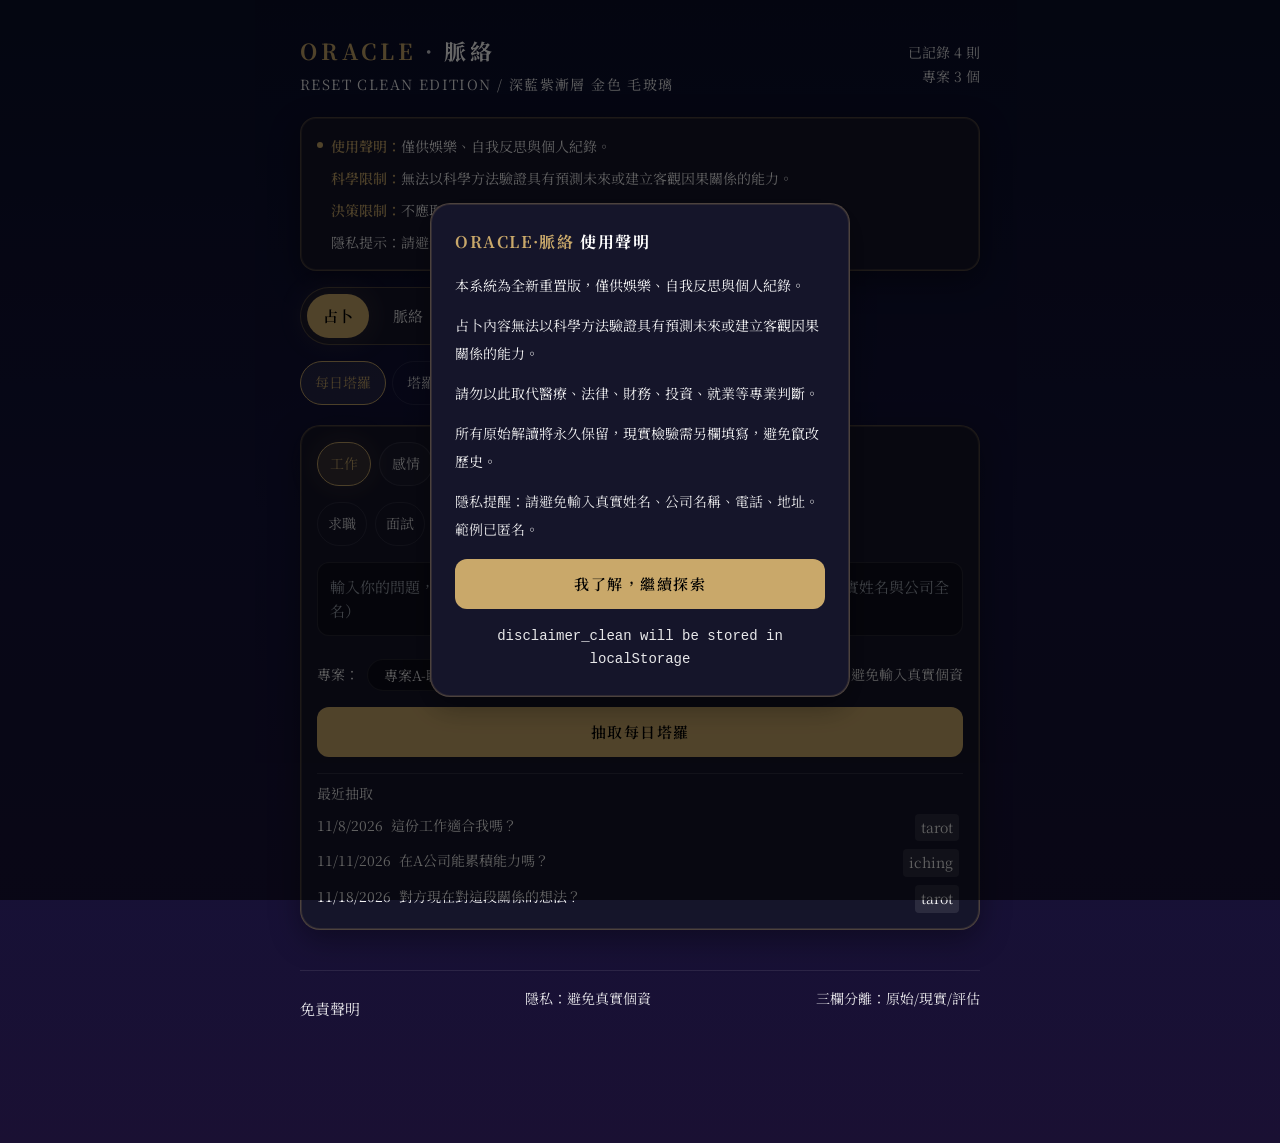
==== commit 40f10a7c: "fix: 直接替換 Tailwind CSS 字級 10-12px→14px 13px→15px 低透明度→0.9" ====
--- a/Oracle-Reset-Clean.html
+++ b/Oracle-Reset-Clean.html
@@ -4,7 +4,7 @@
   <meta charset="UTF-8">
   <meta name="viewport" content="width=device-width, initial-scale=1">
   <title>React Artifact</title>
-  <style>*,:after,:before{--tw-border-spacing-x:0;--tw-border-spacing-y:0;--tw-translate-x:0;--tw-translate-y:0;--tw-rotate:0;--tw-skew-x:0;--tw-skew-y:0;--tw-scale-x:1;--tw-scale-y:1;--tw-pan-x: ;--tw-pan-y: ;--tw-pinch-zoom: ;--tw-scroll-snap-strictness:proximity;--tw-gradient-from-position: ;--tw-gradient-via-position: ;--tw-gradient-to-position: ;--tw-ordinal: ;--tw-slashed-zero: ;--tw-numeric-figure: ;--tw-numeric-spacing: ;--tw-numeric-fraction: ;--tw-ring-inset: ;--tw-ring-offset-width:0px;--tw-ring-offset-color:#fff;--tw-ring-color:rgba(59,130,246,.5);--tw-ring-offset-shadow:0 0 #0000;--tw-ring-shadow:0 0 #0000;--tw-shadow:0 0 #0000;--tw-shadow-colored:0 0 #0000;--tw-blur: ;--tw-brightness: ;--tw-contrast: ;--tw-grayscale: ;--tw-hue-rotate: ;--tw-invert: ;--tw-saturate: ;--tw-sepia: ;--tw-drop-shadow: ;--tw-backdrop-blur: ;--tw-backdrop-brightness: ;--tw-backdrop-contrast: ;--tw-backdrop-grayscale: ;--tw-backdrop-hue-rotate: ;--tw-backdrop-invert: ;--tw-backdrop-opacity: ;--tw-backdrop-saturate: ;--tw-backdrop-sepia: ;--tw-contain-size: ;--tw-contain-layout: ;--tw-contain-paint: ;--tw-contain-style: }::backdrop{--tw-border-spacing-x:0;--tw-border-spacing-y:0;--tw-translate-x:0;--tw-translate-y:0;--tw-rotate:0;--tw-skew-x:0;--tw-skew-y:0;--tw-scale-x:1;--tw-scale-y:1;--tw-pan-x: ;--tw-pan-y: ;--tw-pinch-zoom: ;--tw-scroll-snap-strictness:proximity;--tw-gradient-from-position: ;--tw-gradient-via-position: ;--tw-gradient-to-position: ;--tw-ordinal: ;--tw-slashed-zero: ;--tw-numeric-figure: ;--tw-numeric-spacing: ;--tw-numeric-fraction: ;--tw-ring-inset: ;--tw-ring-offset-width:0px;--tw-ring-offset-color:#fff;--tw-ring-color:rgba(59,130,246,.5);--tw-ring-offset-shadow:0 0 #0000;--tw-ring-shadow:0 0 #0000;--tw-shadow:0 0 #0000;--tw-shadow-colored:0 0 #0000;--tw-blur: ;--tw-brightness: ;--tw-contrast: ;--tw-grayscale: ;--tw-hue-rotate: ;--tw-invert: ;--tw-saturate: ;--tw-sepia: ;--tw-drop-shadow: ;--tw-backdrop-blur: ;--tw-backdrop-brightness: ;--tw-backdrop-contrast: ;--tw-backdrop-grayscale: ;--tw-backdrop-hue-rotate: ;--tw-backdrop-invert: ;--tw-backdrop-opacity: ;--tw-backdrop-saturate: ;--tw-backdrop-sepia: ;--tw-contain-size: ;--tw-contain-layout: ;--tw-contain-paint: ;--tw-contain-style: }/*! tailwindcss v3.4.18 | MIT License | https://tailwindcss.com*/*,:after,:before{box-sizing:border-box;border:0 solid #e5e7eb}:after,:before{--tw-content:""}:host,html{line-height:1.5;-webkit-text-size-adjust:100%;-moz-tab-size:4;-o-tab-size:4;tab-size:4;font-family:ui-sans-serif,system-ui,sans-serif,Apple Color Emoji,Segoe UI Emoji,Segoe UI Symbol,Noto Color Emoji;font-feature-settings:normal;font-variation-settings:normal;-webkit-tap-highlight-color:transparent}body{line-height:inherit}hr{height:0;color:inherit;border-top-width:1px}abbr:where([title]){-webkit-text-decoration:underline dotted;text-decoration:underline dotted}h1,h2,h3,h4,h5,h6{font-size:inherit;font-weight:inherit}a{color:inherit;text-decoration:inherit}b,strong{font-weight:bolder}code,kbd,pre,samp{font-family:ui-monospace,SFMono-Regular,Menlo,Monaco,Consolas,Liberation Mono,Courier New,monospace;font-feature-settings:normal;font-variation-settings:normal;font-size:1em}small{font-size:80%}sub,sup{font-size:75%;line-height:0;position:relative;vertical-align:baseline}sub{bottom:-.25em}sup{top:-.5em}table{text-indent:0;border-color:inherit;border-collapse:collapse}button,input,optgroup,select,textarea{font-family:inherit;font-feature-settings:inherit;font-variation-settings:inherit;font-size:100%;font-weight:inherit;line-height:inherit;letter-spacing:inherit;color:inherit;margin:0;padding:0}button,select{text-transform:none}button,input:where([type=button]),input:where([type=reset]),input:where([type=submit]){-webkit-appearance:button;background-color:transparent;background-image:none}:-moz-focusring{outline:auto}:-moz-ui-invalid{box-shadow:none}progress{vertical-align:baseline}::-webkit-inner-spin-button,::-webkit-outer-spin-button{height:auto}[type=search]{-webkit-appearance:textfield;outline-offset:-2px}::-webkit-search-decoration{-webkit-appearance:none}::-webkit-file-upload-button{-webkit-appearance:button;font:inherit}summary{display:list-item}blockquote,dd,dl,figure,h1,h2,h3,h4,h5,h6,hr,p,pre{margin:0}fieldset{margin:0}fieldset,legend{padding:0}menu,ol,ul{list-style:none;margin:0;padding:0}dialog{padding:0}textarea{resize:vertical}input::-moz-placeholder,textarea::-moz-placeholder{opacity:1;color:#9ca3af}input::placeholder,textarea::placeholder{opacity:1;color:#9ca3af}[role=button],button{cursor:pointer}:disabled{cursor:default}audio,canvas,embed,iframe,img,object,svg,video{display:block;vertical-align:middle}img,video{max-width:100%;height:auto}[hidden]:where(:not([hidden=until-found])){display:none}.fixed{position:fixed}.absolute{position:absolute}.relative{position:relative}.sticky{position:sticky}.inset-0{inset:0}.bottom-2{bottom:.5rem}.bottom-6{bottom:1.5rem}.left-1\/2{left:50%}.left-3{left:.75rem}.left-\[-26px\]{left:-26px}.top-2{top:.5rem}.top-3{top:.75rem}.z-20{z-index:20}.z-50{z-index:50}.mx-auto{margin-left:auto;margin-right:auto}.mb-1{margin-bottom:.25rem}.mb-2{margin-bottom:.5rem}.mb-4{margin-bottom:1rem}.mb-5{margin-bottom:1.25rem}.ml-auto{margin-left:auto}.mt-1{margin-top:.25rem}.mt-10{margin-top:2.5rem}.mt-2{margin-top:.5rem}.mt-3{margin-top:.75rem}.mt-auto{margin-top:auto}.line-clamp-2{overflow:hidden;display:-webkit-box;-webkit-box-orient:vertical;-webkit-line-clamp:2}.block{display:block}.flex{display:flex}.grid{display:grid}.hidden{display:none}.h-1\.5{height:.375rem}.h-2{height:.5rem}.h-3{height:.75rem}.h-\[6px\]{height:6px}.h-\[72px\]{height:72px}.max-h-\[220px\]{max-height:220px}.min-h-\[180px\]{min-height:180px}.min-h-\[86px\]{min-height:86px}.min-h-screen{min-height:100vh}.w-1\.5{width:.375rem}.w-2{width:.5rem}.w-3{width:.75rem}.w-6{width:1.5rem}.w-\[2px\]{width:2px}.w-\[32px\]{width:32px}.w-\[48px\]{width:48px}.w-\[72px\]{width:72px}.w-\[84px\]{width:84px}.w-fit{width:-moz-fit-content;width:fit-content}.w-full{width:100%}.max-w-\[420px\]{max-width:420px}.max-w-\[720px\]{max-width:720px}.flex-1{flex:1 1 0%}.shrink-0{flex-shrink:0}.-translate-x-1\/2{--tw-translate-x:-50%}.-translate-x-1\/2,.transform{transform:translate(var(--tw-translate-x),var(--tw-translate-y)) rotate(var(--tw-rotate)) skewX(var(--tw-skew-x)) skewY(var(--tw-skew-y)) scaleX(var(--tw-scale-x)) scaleY(var(--tw-scale-y))}@keyframes pulse{50%{opacity:.5}}.animate-\[pulse_0\.5s\]{animation:pulse .5s}.resize-none{resize:none}.grid-cols-1{grid-template-columns:repeat(1,minmax(0,1fr))}.grid-cols-3{grid-template-columns:repeat(3,minmax(0,1fr))}.flex-col{flex-direction:column}.flex-col-reverse{flex-direction:column-reverse}.flex-wrap{flex-wrap:wrap}.items-start{align-items:flex-start}.items-center{align-items:center}.justify-center{justify-content:center}.justify-between{justify-content:space-between}.gap-1{gap:.25rem}.gap-1\.5{gap:.375rem}.gap-2{gap:.5rem}.gap-3{gap:.75rem}.space-y-1\.5>:not([hidden])~:not([hidden]){--tw-space-y-reverse:0;margin-top:calc(.375rem*(1 - var(--tw-space-y-reverse)));margin-bottom:calc(.375rem*var(--tw-space-y-reverse))}.space-y-2>:not([hidden])~:not([hidden]){--tw-space-y-reverse:0;margin-top:calc(.5rem*(1 - var(--tw-space-y-reverse)));margin-bottom:calc(.5rem*var(--tw-space-y-reverse))}.space-y-3>:not([hidden])~:not([hidden]){--tw-space-y-reverse:0;margin-top:calc(.75rem*(1 - var(--tw-space-y-reverse)));margin-bottom:calc(.75rem*var(--tw-space-y-reverse))}.space-y-4>:not([hidden])~:not([hidden]){--tw-space-y-reverse:0;margin-top:calc(1rem*(1 - var(--tw-space-y-reverse)));margin-bottom:calc(1rem*var(--tw-space-y-reverse))}.overflow-auto{overflow:auto}.overflow-x-auto{overflow-x:auto}.truncate{overflow:hidden;text-overflow:ellipsis}.truncate,.whitespace-nowrap{white-space:nowrap}.whitespace-pre-wrap{white-space:pre-wrap}.break-words{overflow-wrap:break-word}.rounded{border-radius:.25rem}.rounded-\[14px\]{border-radius:14px}.rounded-\[16px\]{border-radius:16px}.rounded-\[18px\]{border-radius:18px}.rounded-\[20px\]{border-radius:20px}.rounded-full{border-radius:9999px}.rounded-lg{border-radius:.5rem}.rounded-xl{border-radius:.75rem}.border{border-width:1px}.border-2{border-width:2px}.border-t{border-top-width:1px}.border-\[\#0a0e2a\]{--tw-border-opacity:1;border-color:rgb(10 14 42/var(--tw-border-opacity,1))}.border-\[\#c9a86a\]{--tw-border-opacity:1;border-color:rgb(201 168 106/var(--tw-border-opacity,1))}.border-\[\#c9a86a\]\/20{border-color:hsla(39,47%,60%,.2)}.border-\[\#c9a86a\]\/30{border-color:hsla(39,47%,60%,.3)}.border-\[\#c9a86a\]\/40{border-color:hsla(39,47%,60%,.4)}.border-\[\#c9a86a\]\/60{border-color:hsla(39,47%,60%,.6)}.border-blue-500\/30{border-color:rgba(59,130,246,.3)}.border-emerald-500\/30{border-color:rgba(16,185,129,.3)}.border-gray-500\/30{border-color:hsla(220,9%,46%,.3)}.border-red-400\/30{border-color:hsla(0,91%,71%,.3)}.border-red-500\/30{border-color:rgba(239,68,68,.3)}.border-white\/10{border-color:hsla(0,0%,100%,.1)}.border-white\/5{border-color:hsla(0,0%,100%,.05)}.border-yellow-500\/30{border-color:rgba(234,179,8,.3)}.bg-\[\#c9a86a\]{--tw-bg-opacity:1;background-color:rgb(201 168 106/var(--tw-bg-opacity,1))}.bg-\[\#c9a86a\]\/10{background-color:hsla(39,47%,60%,.1)}.bg-\[\#c9a86a\]\/15{background-color:hsla(39,47%,60%,.15)}.bg-\[\#c9a86a\]\/20{background-color:hsla(39,47%,60%,.2)}.bg-black\/30{background-color:rgba(0,0,0,.3)}.bg-black\/40{background-color:rgba(0,0,0,.4)}.bg-black\/50{background-color:rgba(0,0,0,.5)}.bg-black\/60{background-color:rgba(0,0,0,.6)}.bg-blue-400{--tw-bg-opacity:1;background-color:rgb(96 165 250/var(--tw-bg-opacity,1))}.bg-blue-500\/10{background-color:rgba(59,130,246,.1)}.bg-emerald-400{--tw-bg-opacity:1;background-color:rgb(52 211 153/var(--tw-bg-opacity,1))}.bg-emerald-500\/10{background-color:rgba(16,185,129,.1)}.bg-gray-400{--tw-bg-opacity:1;background-color:rgb(156 163 175/var(--tw-bg-opacity,1))}.bg-gray-500\/10{background-color:hsla(220,9%,46%,.1)}.bg-red-400{--tw-bg-opacity:1;background-color:rgb(248 113 113/var(--tw-bg-opacity,1))}.bg-red-500\/10{background-color:rgba(239,68,68,.1)}.bg-red-500\/20{background-color:rgba(239,68,68,.2)}.bg-white\/10{background-color:hsla(0,0%,100%,.1)}.bg-white\/30{background-color:hsla(0,0%,100%,.3)}.bg-white\/5{background-color:hsla(0,0%,100%,.05)}.bg-white\/70{background-color:hsla(0,0%,100%,.7)}.bg-white\/\[0\.03\]{background-color:hsla(0,0%,100%,.03)}.bg-white\/\[0\.04\]{background-color:hsla(0,0%,100%,.04)}.bg-yellow-400{--tw-bg-opacity:1;background-color:rgb(250 204 21/var(--tw-bg-opacity,1))}.bg-yellow-500\/10{background-color:rgba(234,179,8,.1)}.bg-gradient-to-br{background-image:linear-gradient(to bottom right,var(--tw-gradient-stops))}.from-\[\#c9a86a\]\/30{--tw-gradient-from:hsla(39,47%,60%,.3) var(--tw-gradient-from-position);--tw-gradient-to:hsla(39,47%,60%,0) var(--tw-gradient-to-position);--tw-gradient-stops:var(--tw-gradient-from),var(--tw-gradient-to)}.from-amber-500\/20{--tw-gradient-from:rgba(245,158,11,.2) var(--tw-gradient-from-position);--tw-gradient-to:rgba(245,158,11,0) var(--tw-gradient-to-position);--tw-gradient-stops:var(--tw-gradient-from),var(--tw-gradient-to)}.from-cyan-500\/20{--tw-gradient-from:rgba(6,182,212,.2) var(--tw-gradient-from-position);--tw-gradient-to:rgba(6,182,212,0) var(--tw-gradient-to-position);--tw-gradient-stops:var(--tw-gradient-from),var(--tw-gradient-to)}.from-pink-500\/20{--tw-gradient-from:rgba(236,72,153,.2) var(--tw-gradient-from-position);--tw-gradient-to:rgba(236,72,153,0) var(--tw-gradient-to-position);--tw-gradient-stops:var(--tw-gradient-from),var(--tw-gradient-to)}.from-violet-500\/20{--tw-gradient-from:rgba(139,92,246,.2) var(--tw-gradient-from-position);--tw-gradient-to:rgba(139,92,246,0) var(--tw-gradient-to-position);--tw-gradient-stops:var(--tw-gradient-from),var(--tw-gradient-to)}.to-\[\#8a6a2a\]\/30{--tw-gradient-to:rgba(138,106,42,.3) var(--tw-gradient-to-position)}.to-blue-500\/20{--tw-gradient-to:rgba(59,130,246,.2) var(--tw-gradient-to-position)}.to-purple-500\/20{--tw-gradient-to:rgba(168,85,247,.2) var(--tw-gradient-to-position)}.to-rose-500\/20{--tw-gradient-to:rgba(244,63,94,.2) var(--tw-gradient-to-position)}.to-yellow-500\/20{--tw-gradient-to:rgba(234,179,8,.2) var(--tw-gradient-to-position)}.p-1\.5{padding:.375rem}.p-2{padding:.5rem}.p-2\.5{padding:.625rem}.p-3{padding:.75rem}.p-4{padding:1rem}.p-6{padding:1.5rem}.px-1\.5{padding-left:.375rem;padding-right:.375rem}.px-2{padding-left:.5rem;padding-right:.5rem}.px-2\.5{padding-left:.625rem;padding-right:.625rem}.px-3{padding-left:.75rem;padding-right:.75rem}.px-3\.5{padding-left:.875rem;padding-right:.875rem}.px-4{padding-left:1rem;padding-right:1rem}.px-5{padding-left:1.25rem;padding-right:1.25rem}.py-0\.5{padding-top:.125rem;padding-bottom:.125rem}.py-1{padding-top:.25rem;padding-bottom:.25rem}.py-1\.5{padding-top:.375rem;padding-bottom:.375rem}.py-10{padding-top:2.5rem;padding-bottom:2.5rem}.py-2{padding-top:.5rem;padding-bottom:.5rem}.py-2\.5{padding-top:.625rem;padding-bottom:.625rem}.py-3{padding-top:.75rem;padding-bottom:.75rem}.py-4{padding-top:1rem;padding-bottom:1rem}.py-6{padding-top:1.5rem;padding-bottom:1.5rem}.pb-1{padding-bottom:.25rem}.pb-28{padding-bottom:7rem}.pl-8{padding-left:2rem}.pr-1{padding-right:.25rem}.pt-2{padding-top:.5rem}.pt-3{padding-top:.75rem}.pt-4{padding-top:1rem}.pt-8{padding-top:2rem}.text-left{text-align:left}.text-center{text-align:center}.text-right{text-align:right}.text-\[10px\]{font-size:10px}.text-\[11px\]{font-size:11px}.text-\[12px\]{font-size:12px}.text-\[13px\]{font-size:13px}.text-\[14px\]{font-size:14px}.text-\[15px\]{font-size:15px}.text-\[16px\]{font-size:16px}.text-\[18px\]{font-size:18px}.text-\[22px\]{font-size:22px}.font-bold{font-weight:700}.font-normal{font-weight:400}.font-semibold{font-weight:600}.leading-5{line-height:1.25rem}.leading-6{line-height:1.5rem}.leading-7{line-height:1.75rem}.tracking-\[0\.18em\]{letter-spacing:.18em}.tracking-widest{letter-spacing:.1em}.text-\[\#c9a86a\]{--tw-text-opacity:1;color:rgb(201 168 106/var(--tw-text-opacity,1))}.text-black{--tw-text-opacity:1;color:rgb(0 0 0/var(--tw-text-opacity,1))}.text-red-200{--tw-text-opacity:1;color:rgb(254 202 202/var(--tw-text-opacity,1))}.text-red-300{--tw-text-opacity:1;color:rgb(252 165 165/var(--tw-text-opacity,1))}.text-white{--tw-text-opacity:1;color:rgb(255 255 255/var(--tw-text-opacity,1))}.text-white\/50{color:hsla(0,0%,100%,.5)}.text-white\/60{color:hsla(0,0%,100%,.6)}.text-white\/70{color:hsla(0,0%,100%,.7)}.antialiased{-webkit-font-smoothing:antialiased;-moz-osx-font-smoothing:grayscale}.opacity-30{opacity:.3}.opacity-40{opacity:.4}.opacity-50{opacity:.5}.opacity-60{opacity:.6}.opacity-70{opacity:.7}.opacity-80{opacity:.8}.opacity-90{opacity:.9}.shadow-lg{--tw-shadow:0 10px 15px -3px rgba(0,0,0,.1),0 4px 6px -4px rgba(0,0,0,.1);--tw-shadow-colored:0 10px 15px -3px var(--tw-shadow-color),0 4px 6px -4px var(--tw-shadow-color);box-shadow:var(--tw-ring-offset-shadow,0 0 #0000),var(--tw-ring-shadow,0 0 #0000),var(--tw-shadow)}.outline-none{outline:2px solid transparent;outline-offset:2px}.blur{--tw-blur:blur(8px)}.blur,.filter{filter:var(--tw-blur) var(--tw-brightness) var(--tw-contrast) var(--tw-grayscale) var(--tw-hue-rotate) var(--tw-invert) var(--tw-saturate) var(--tw-sepia) var(--tw-drop-shadow)}.{--tw-backdrop-blur:blur(4px)}.,.backdrop-filter{backdrop-filter:var(--tw-backdrop-blur) var(--tw-backdrop-brightness) var(--tw-backdrop-contrast) var(--tw-backdrop-grayscale) var(--tw-backdrop-hue-rotate) var(--tw-backdrop-invert) var(--tw-backdrop-opacity) var(--tw-backdrop-saturate) var(--tw-backdrop-sepia)}.transition{transition-property:color,background-color,border-color,text-decoration-color,fill,stroke,opacity,box-shadow,transform,filter,backdrop-filter;transition-timing-function:cubic-bezier(.4,0,.2,1);transition-duration:.15s}#root,body,html{min-height:100%}body{margin:0;font-family:Inter,ui-sans-serif,system-ui,-apple-system,BlinkMacSystemFont,Segoe UI,sans-serif}[role=button]:not([aria-disabled=true]),button:not(:disabled),label[for],select:not(:disabled),summary{cursor:pointer}.selection\:bg-\[\#c9a86a\]\/30 ::-moz-selection{background-color:hsla(39,47%,60%,.3)}.selection\:bg-\[\#c9a86a\]\/30 ::selection{background-color:hsla(39,47%,60%,.3)}.selection\:bg-\[\#c9a86a\]\/30::-moz-selection{background-color:hsla(39,47%,60%,.3)}.selection\:bg-\[\#c9a86a\]\/30::selection{background-color:hsla(39,47%,60%,.3)}.hover\:border-white\/20:hover{border-color:hsla(0,0%,100%,.2)}.hover\:bg-\[\#c9a86a\]\/30:hover{background-color:hsla(39,47%,60%,.3)}.hover\:bg-\[\#d9b87a\]:hover{--tw-bg-opacity:1;background-color:rgb(217 184 122/var(--tw-bg-opacity,1))}.hover\:bg-white\/10:hover{background-color:hsla(0,0%,100%,.1)}.hover\:bg-white\/15:hover{background-color:hsla(0,0%,100%,.15)}.hover\:text-white:hover{--tw-text-opacity:1;color:rgb(255 255 255/var(--tw-text-opacity,1))}.focus\:border-\[\#c9a86a\]\/50:focus{border-color:hsla(39,47%,60%,.5)}.disabled\:opacity-50:disabled{opacity:.5}@media (min-width:768px){.md\:grid-cols-2{grid-template-columns:repeat(2,minmax(0,1fr))}}/* 可讀性修復 v4 */
+  <style>*,:after,:before{--tw-border-spacing-x:0;--tw-border-spacing-y:0;--tw-translate-x:0;--tw-translate-y:0;--tw-rotate:0;--tw-skew-x:0;--tw-skew-y:0;--tw-scale-x:1;--tw-scale-y:1;--tw-pan-x: ;--tw-pan-y: ;--tw-pinch-zoom: ;--tw-scroll-snap-strictness:proximity;--tw-gradient-from-position: ;--tw-gradient-via-position: ;--tw-gradient-to-position: ;--tw-ordinal: ;--tw-slashed-zero: ;--tw-numeric-figure: ;--tw-numeric-spacing: ;--tw-numeric-fraction: ;--tw-ring-inset: ;--tw-ring-offset-width:0px;--tw-ring-offset-color:#fff;--tw-ring-color:rgba(59,130,246,.5);--tw-ring-offset-shadow:0 0 #0000;--tw-ring-shadow:0 0 #0000;--tw-shadow:0 0 #0000;--tw-shadow-colored:0 0 #0000;--tw-blur: ;--tw-brightness: ;--tw-contrast: ;--tw-grayscale: ;--tw-hue-rotate: ;--tw-invert: ;--tw-saturate: ;--tw-sepia: ;--tw-drop-shadow: ;--tw-backdrop-blur: ;--tw-backdrop-brightness: ;--tw-backdrop-contrast: ;--tw-backdrop-grayscale: ;--tw-backdrop-hue-rotate: ;--tw-backdrop-invert: ;--tw-backdrop-opacity: ;--tw-backdrop-saturate: ;--tw-backdrop-sepia: ;--tw-contain-size: ;--tw-contain-layout: ;--tw-contain-paint: ;--tw-contain-style: }::backdrop{--tw-border-spacing-x:0;--tw-border-spacing-y:0;--tw-translate-x:0;--tw-translate-y:0;--tw-rotate:0;--tw-skew-x:0;--tw-skew-y:0;--tw-scale-x:1;--tw-scale-y:1;--tw-pan-x: ;--tw-pan-y: ;--tw-pinch-zoom: ;--tw-scroll-snap-strictness:proximity;--tw-gradient-from-position: ;--tw-gradient-via-position: ;--tw-gradient-to-position: ;--tw-ordinal: ;--tw-slashed-zero: ;--tw-numeric-figure: ;--tw-numeric-spacing: ;--tw-numeric-fraction: ;--tw-ring-inset: ;--tw-ring-offset-width:0px;--tw-ring-offset-color:#fff;--tw-ring-color:rgba(59,130,246,.5);--tw-ring-offset-shadow:0 0 #0000;--tw-ring-shadow:0 0 #0000;--tw-shadow:0 0 #0000;--tw-shadow-colored:0 0 #0000;--tw-blur: ;--tw-brightness: ;--tw-contrast: ;--tw-grayscale: ;--tw-hue-rotate: ;--tw-invert: ;--tw-saturate: ;--tw-sepia: ;--tw-drop-shadow: ;--tw-backdrop-blur: ;--tw-backdrop-brightness: ;--tw-backdrop-contrast: ;--tw-backdrop-grayscale: ;--tw-backdrop-hue-rotate: ;--tw-backdrop-invert: ;--tw-backdrop-opacity: ;--tw-backdrop-saturate: ;--tw-backdrop-sepia: ;--tw-contain-size: ;--tw-contain-layout: ;--tw-contain-paint: ;--tw-contain-style: }/*! tailwindcss v3.4.18 | MIT License | https://tailwindcss.com*/*,:after,:before{box-sizing:border-box;border:0 solid #e5e7eb}:after,:before{--tw-content:""}:host,html{line-height:1.5;-webkit-text-size-adjust:100%;-moz-tab-size:4;-o-tab-size:4;tab-size:4;font-family:ui-sans-serif,system-ui,sans-serif,Apple Color Emoji,Segoe UI Emoji,Segoe UI Symbol,Noto Color Emoji;font-feature-settings:normal;font-variation-settings:normal;-webkit-tap-highlight-color:transparent}body{line-height:inherit}hr{height:0;color:inherit;border-top-width:1px}abbr:where([title]){-webkit-text-decoration:underline dotted;text-decoration:underline dotted}h1,h2,h3,h4,h5,h6{font-size:inherit;font-weight:inherit}a{color:inherit;text-decoration:inherit}b,strong{font-weight:bolder}code,kbd,pre,samp{font-family:ui-monospace,SFMono-Regular,Menlo,Monaco,Consolas,Liberation Mono,Courier New,monospace;font-feature-settings:normal;font-variation-settings:normal;font-size:1em}small{font-size:80%}sub,sup{font-size:75%;line-height:0;position:relative;vertical-align:baseline}sub{bottom:-.25em}sup{top:-.5em}table{text-indent:0;border-color:inherit;border-collapse:collapse}button,input,optgroup,select,textarea{font-family:inherit;font-feature-settings:inherit;font-variation-settings:inherit;font-size:100%;font-weight:inherit;line-height:inherit;letter-spacing:inherit;color:inherit;margin:0;padding:0}button,select{text-transform:none}button,input:where([type=button]),input:where([type=reset]),input:where([type=submit]){-webkit-appearance:button;background-color:transparent;background-image:none}:-moz-focusring{outline:auto}:-moz-ui-invalid{box-shadow:none}progress{vertical-align:baseline}::-webkit-inner-spin-button,::-webkit-outer-spin-button{height:auto}[type=search]{-webkit-appearance:textfield;outline-offset:-2px}::-webkit-search-decoration{-webkit-appearance:none}::-webkit-file-upload-button{-webkit-appearance:button;font:inherit}summary{display:list-item}blockquote,dd,dl,figure,h1,h2,h3,h4,h5,h6,hr,p,pre{margin:0}fieldset{margin:0}fieldset,legend{padding:0}menu,ol,ul{list-style:none;margin:0;padding:0}dialog{padding:0}textarea{resize:vertical}input::-moz-placeholder,textarea::-moz-placeholder{opacity:1;color:#9ca3af}input::placeholder,textarea::placeholder{opacity:1;color:#9ca3af}[role=button],button{cursor:pointer}:disabled{cursor:default}audio,canvas,embed,iframe,img,object,svg,video{display:block;vertical-align:middle}img,video{max-width:100%;height:auto}[hidden]:where(:not([hidden=until-found])){display:none}.fixed{position:fixed}.absolute{position:absolute}.relative{position:relative}.sticky{position:sticky}.inset-0{inset:0}.bottom-2{bottom:.5rem}.bottom-6{bottom:1.5rem}.left-1\/2{left:50%}.left-3{left:.75rem}.left-\[-26px\]{left:-26px}.top-2{top:.5rem}.top-3{top:.75rem}.z-20{z-index:20}.z-50{z-index:50}.mx-auto{margin-left:auto;margin-right:auto}.mb-1{margin-bottom:.25rem}.mb-2{margin-bottom:.5rem}.mb-4{margin-bottom:1rem}.mb-5{margin-bottom:1.25rem}.ml-auto{margin-left:auto}.mt-1{margin-top:.25rem}.mt-10{margin-top:2.5rem}.mt-2{margin-top:.5rem}.mt-3{margin-top:.75rem}.mt-auto{margin-top:auto}.line-clamp-2{overflow:hidden;display:-webkit-box;-webkit-box-orient:vertical;-webkit-line-clamp:2}.block{display:block}.flex{display:flex}.grid{display:grid}.hidden{display:none}.h-1\.5{height:.375rem}.h-2{height:.5rem}.h-3{height:.75rem}.h-\[6px\]{height:6px}.h-\[72px\]{height:72px}.max-h-\[220px\]{max-height:220px}.min-h-\[180px\]{min-height:180px}.min-h-\[86px\]{min-height:86px}.min-h-screen{min-height:100vh}.w-1\.5{width:.375rem}.w-2{width:.5rem}.w-3{width:.75rem}.w-6{width:1.5rem}.w-\[2px\]{width:2px}.w-\[32px\]{width:32px}.w-\[48px\]{width:48px}.w-\[72px\]{width:72px}.w-\[84px\]{width:84px}.w-fit{width:-moz-fit-content;width:fit-content}.w-full{width:100%}.max-w-\[420px\]{max-width:420px}.max-w-\[720px\]{max-width:720px}.flex-1{flex:1 1 0%}.shrink-0{flex-shrink:0}.-translate-x-1\/2{--tw-translate-x:-50%}.-translate-x-1\/2,.transform{transform:translate(var(--tw-translate-x),var(--tw-translate-y)) rotate(var(--tw-rotate)) skewX(var(--tw-skew-x)) skewY(var(--tw-skew-y)) scaleX(var(--tw-scale-x)) scaleY(var(--tw-scale-y))}@keyframes pulse{50%{opacity:.5}}.animate-\[pulse_0\.5s\]{animation:pulse .5s}.resize-none{resize:none}.grid-cols-1{grid-template-columns:repeat(1,minmax(0,1fr))}.grid-cols-3{grid-template-columns:repeat(3,minmax(0,1fr))}.flex-col{flex-direction:column}.flex-col-reverse{flex-direction:column-reverse}.flex-wrap{flex-wrap:wrap}.items-start{align-items:flex-start}.items-center{align-items:center}.justify-center{justify-content:center}.justify-between{justify-content:space-between}.gap-1{gap:.25rem}.gap-1\.5{gap:.375rem}.gap-2{gap:.5rem}.gap-3{gap:.75rem}.space-y-1\.5>:not([hidden])~:not([hidden]){--tw-space-y-reverse:0;margin-top:calc(.375rem*(1 - var(--tw-space-y-reverse)));margin-bottom:calc(.375rem*var(--tw-space-y-reverse))}.space-y-2>:not([hidden])~:not([hidden]){--tw-space-y-reverse:0;margin-top:calc(.5rem*(1 - var(--tw-space-y-reverse)));margin-bottom:calc(.5rem*var(--tw-space-y-reverse))}.space-y-3>:not([hidden])~:not([hidden]){--tw-space-y-reverse:0;margin-top:calc(.75rem*(1 - var(--tw-space-y-reverse)));margin-bottom:calc(.75rem*var(--tw-space-y-reverse))}.space-y-4>:not([hidden])~:not([hidden]){--tw-space-y-reverse:0;margin-top:calc(1rem*(1 - var(--tw-space-y-reverse)));margin-bottom:calc(1rem*var(--tw-space-y-reverse))}.overflow-auto{overflow:auto}.overflow-x-auto{overflow-x:auto}.truncate{overflow:hidden;text-overflow:ellipsis}.truncate,.whitespace-nowrap{white-space:nowrap}.whitespace-pre-wrap{white-space:pre-wrap}.break-words{overflow-wrap:break-word}.rounded{border-radius:.25rem}.rounded-\[14px\]{border-radius:14px}.rounded-\[16px\]{border-radius:16px}.rounded-\[18px\]{border-radius:18px}.rounded-\[20px\]{border-radius:20px}.rounded-full{border-radius:9999px}.rounded-lg{border-radius:.5rem}.rounded-xl{border-radius:.75rem}.border{border-width:1px}.border-2{border-width:2px}.border-t{border-top-width:1px}.border-\[\#0a0e2a\]{--tw-border-opacity:1;border-color:rgb(10 14 42/var(--tw-border-opacity,1))}.border-\[\#c9a86a\]{--tw-border-opacity:1;border-color:rgb(201 168 106/var(--tw-border-opacity,1))}.border-\[\#c9a86a\]\/20{border-color:hsla(39,47%,60%,.2)}.border-\[\#c9a86a\]\/30{border-color:hsla(39,47%,60%,.3)}.border-\[\#c9a86a\]\/40{border-color:hsla(39,47%,60%,.4)}.border-\[\#c9a86a\]\/60{border-color:hsla(39,47%,60%,.6)}.border-blue-500\/30{border-color:rgba(59,130,246,.3)}.border-emerald-500\/30{border-color:rgba(16,185,129,.3)}.border-gray-500\/30{border-color:hsla(220,9%,46%,.3)}.border-red-400\/30{border-color:hsla(0,91%,71%,.3)}.border-red-500\/30{border-color:rgba(239,68,68,.3)}.border-white\/10{border-color:hsla(0,0%,100%,.1)}.border-white\/5{border-color:hsla(0,0%,100%,.05)}.border-yellow-500\/30{border-color:rgba(234,179,8,.3)}.bg-\[\#c9a86a\]{--tw-bg-opacity:1;background-color:rgb(201 168 106/var(--tw-bg-opacity,1))}.bg-\[\#c9a86a\]\/10{background-color:hsla(39,47%,60%,.1)}.bg-\[\#c9a86a\]\/15{background-color:hsla(39,47%,60%,.15)}.bg-\[\#c9a86a\]\/20{background-color:hsla(39,47%,60%,.2)}.bg-black\/30{background-color:rgba(0,0,0,.3)}.bg-black\/40{background-color:rgba(0,0,0,.4)}.bg-black\/50{background-color:rgba(0,0,0,.5)}.bg-black\/60{background-color:rgba(0,0,0,.6)}.bg-blue-400{--tw-bg-opacity:1;background-color:rgb(96 165 250/var(--tw-bg-opacity,1))}.bg-blue-500\/10{background-color:rgba(59,130,246,.1)}.bg-emerald-400{--tw-bg-opacity:1;background-color:rgb(52 211 153/var(--tw-bg-opacity,1))}.bg-emerald-500\/10{background-color:rgba(16,185,129,.1)}.bg-gray-400{--tw-bg-opacity:1;background-color:rgb(156 163 175/var(--tw-bg-opacity,1))}.bg-gray-500\/10{background-color:hsla(220,9%,46%,.1)}.bg-red-400{--tw-bg-opacity:1;background-color:rgb(248 113 113/var(--tw-bg-opacity,1))}.bg-red-500\/10{background-color:rgba(239,68,68,.1)}.bg-red-500\/20{background-color:rgba(239,68,68,.2)}.bg-white\/10{background-color:hsla(0,0%,100%,.1)}.bg-white\/30{background-color:hsla(0,0%,100%,.3)}.bg-white\/5{background-color:hsla(0,0%,100%,.05)}.bg-white\/70{background-color:hsla(0,0%,100%,.7)}.bg-white\/\[0\.03\]{background-color:hsla(0,0%,100%,.03)}.bg-white\/\[0\.04\]{background-color:hsla(0,0%,100%,.04)}.bg-yellow-400{--tw-bg-opacity:1;background-color:rgb(250 204 21/var(--tw-bg-opacity,1))}.bg-yellow-500\/10{background-color:rgba(234,179,8,.1)}.bg-gradient-to-br{background-image:linear-gradient(to bottom right,var(--tw-gradient-stops))}.from-\[\#c9a86a\]\/30{--tw-gradient-from:hsla(39,47%,60%,.3) var(--tw-gradient-from-position);--tw-gradient-to:hsla(39,47%,60%,0) var(--tw-gradient-to-position);--tw-gradient-stops:var(--tw-gradient-from),var(--tw-gradient-to)}.from-amber-500\/20{--tw-gradient-from:rgba(245,158,11,.2) var(--tw-gradient-from-position);--tw-gradient-to:rgba(245,158,11,0) var(--tw-gradient-to-position);--tw-gradient-stops:var(--tw-gradient-from),var(--tw-gradient-to)}.from-cyan-500\/20{--tw-gradient-from:rgba(6,182,212,.2) var(--tw-gradient-from-position);--tw-gradient-to:rgba(6,182,212,0) var(--tw-gradient-to-position);--tw-gradient-stops:var(--tw-gradient-from),var(--tw-gradient-to)}.from-pink-500\/20{--tw-gradient-from:rgba(236,72,153,.2) var(--tw-gradient-from-position);--tw-gradient-to:rgba(236,72,153,0) var(--tw-gradient-to-position);--tw-gradient-stops:var(--tw-gradient-from),var(--tw-gradient-to)}.from-violet-500\/20{--tw-gradient-from:rgba(139,92,246,.2) var(--tw-gradient-from-position);--tw-gradient-to:rgba(139,92,246,0) var(--tw-gradient-to-position);--tw-gradient-stops:var(--tw-gradient-from),var(--tw-gradient-to)}.to-\[\#8a6a2a\]\/30{--tw-gradient-to:rgba(138,106,42,.3) var(--tw-gradient-to-position)}.to-blue-500\/20{--tw-gradient-to:rgba(59,130,246,.2) var(--tw-gradient-to-position)}.to-purple-500\/20{--tw-gradient-to:rgba(168,85,247,.2) var(--tw-gradient-to-position)}.to-rose-500\/20{--tw-gradient-to:rgba(244,63,94,.2) var(--tw-gradient-to-position)}.to-yellow-500\/20{--tw-gradient-to:rgba(234,179,8,.2) var(--tw-gradient-to-position)}.p-1\.5{padding:.375rem}.p-2{padding:.5rem}.p-2\.5{padding:.625rem}.p-3{padding:.75rem}.p-4{padding:1rem}.p-6{padding:1.5rem}.px-1\.5{padding-left:.375rem;padding-right:.375rem}.px-2{padding-left:.5rem;padding-right:.5rem}.px-2\.5{padding-left:.625rem;padding-right:.625rem}.px-3{padding-left:.75rem;padding-right:.75rem}.px-3\.5{padding-left:.875rem;padding-right:.875rem}.px-4{padding-left:1rem;padding-right:1rem}.px-5{padding-left:1.25rem;padding-right:1.25rem}.py-0\.5{padding-top:.125rem;padding-bottom:.125rem}.py-1{padding-top:.25rem;padding-bottom:.25rem}.py-1\.5{padding-top:.375rem;padding-bottom:.375rem}.py-10{padding-top:2.5rem;padding-bottom:2.5rem}.py-2{padding-top:.5rem;padding-bottom:.5rem}.py-2\.5{padding-top:.625rem;padding-bottom:.625rem}.py-3{padding-top:.75rem;padding-bottom:.75rem}.py-4{padding-top:1rem;padding-bottom:1rem}.py-6{padding-top:1.5rem;padding-bottom:1.5rem}.pb-1{padding-bottom:.25rem}.pb-28{padding-bottom:7rem}.pl-8{padding-left:2rem}.pr-1{padding-right:.25rem}.pt-2{padding-top:.5rem}.pt-3{padding-top:.75rem}.pt-4{padding-top:1rem}.pt-8{padding-top:2rem}.text-left{text-align:left}.text-center{text-align:center}.text-right{text-align:right}.text-\[10px\]{font-size:14px}.text-\[11px\]{font-size:14px}.text-\[12px\]{font-size:14px}.text-\[13px\]{font-size:15px}.text-\[14px\]{font-size:14px}.text-\[15px\]{font-size:15px}.text-\[16px\]{font-size:16px}.text-\[18px\]{font-size:18px}.text-\[22px\]{font-size:22px}.font-bold{font-weight:700}.font-normal{font-weight:400}.font-semibold{font-weight:600}.leading-5{line-height:1.25rem}.leading-6{line-height:1.5rem}.leading-7{line-height:1.75rem}.tracking-\[0\.18em\]{letter-spacing:.18em}.tracking-widest{letter-spacing:.1em}.text-\[\#c9a86a\]{--tw-text-opacity:1;color:rgb(201 168 106/var(--tw-text-opacity,1))}.text-black{--tw-text-opacity:1;color:rgb(0 0 0/var(--tw-text-opacity,1))}.text-red-200{--tw-text-opacity:1;color:rgb(254 202 202/var(--tw-text-opacity,1))}.text-red-300{--tw-text-opacity:1;color:rgb(252 165 165/var(--tw-text-opacity,1))}.text-white{--tw-text-opacity:1;color:rgb(255 255 255/var(--tw-text-opacity,1))}.text-white\/50{color:hsla(0,0%,100%,.9)}.text-white\/60{color:hsla(0,0%,100%,.9)}.text-white\/70{color:hsla(0,0%,100%,.92)}.antialiased{-webkit-font-smoothing:antialiased;-moz-osx-font-smoothing:grayscale}.opacity-30{opacity:.3}.opacity-40{opacity:.9}.opacity-50{opacity:.9}.opacity-60{opacity:.6}.opacity-70{opacity:.7}.opacity-80{opacity:.8}.opacity-90{opacity:.9}.shadow-lg{--tw-shadow:0 10px 15px -3px rgba(0,0,0,.1),0 4px 6px -4px rgba(0,0,0,.1);--tw-shadow-colored:0 10px 15px -3px var(--tw-shadow-color),0 4px 6px -4px var(--tw-shadow-color);box-shadow:var(--tw-ring-offset-shadow,0 0 #0000),var(--tw-ring-shadow,0 0 #0000),var(--tw-shadow)}.outline-none{outline:2px solid transparent;outline-offset:2px}.blur{--tw-blur:blur(8px)}.blur,.filter{filter:var(--tw-blur) var(--tw-brightness) var(--tw-contrast) var(--tw-grayscale) var(--tw-hue-rotate) var(--tw-invert) var(--tw-saturate) var(--tw-sepia) var(--tw-drop-shadow)}.{--tw-backdrop-blur:blur(4px)}.,.backdrop-filter{backdrop-filter:var(--tw-backdrop-blur) var(--tw-backdrop-brightness) var(--tw-backdrop-contrast) var(--tw-backdrop-grayscale) var(--tw-backdrop-hue-rotate) var(--tw-backdrop-invert) var(--tw-backdrop-opacity) var(--tw-backdrop-saturate) var(--tw-backdrop-sepia)}.transition{transition-property:color,background-color,border-color,text-decoration-color,fill,stroke,opacity,box-shadow,transform,filter,backdrop-filter;transition-timing-function:cubic-bezier(.4,0,.2,1);transition-duration:.15s}#root,body,html{min-height:100%}body{margin:0;font-family:Inter,ui-sans-serif,system-ui,-apple-system,BlinkMacSystemFont,Segoe UI,sans-serif}[role=button]:not([aria-disabled=true]),button:not(:disabled),label[for],select:not(:disabled),summary{cursor:pointer}.selection\:bg-\[\#c9a86a\]\/30 ::-moz-selection{background-color:hsla(39,47%,60%,.3)}.selection\:bg-\[\#c9a86a\]\/30 ::selection{background-color:hsla(39,47%,60%,.3)}.selection\:bg-\[\#c9a86a\]\/30::-moz-selection{background-color:hsla(39,47%,60%,.3)}.selection\:bg-\[\#c9a86a\]\/30::selection{background-color:hsla(39,47%,60%,.3)}.hover\:border-white\/20:hover{border-color:hsla(0,0%,100%,.2)}.hover\:bg-\[\#c9a86a\]\/30:hover{background-color:hsla(39,47%,60%,.3)}.hover\:bg-\[\#d9b87a\]:hover{--tw-bg-opacity:1;background-color:rgb(217 184 122/var(--tw-bg-opacity,1))}.hover\:bg-white\/10:hover{background-color:hsla(0,0%,100%,.1)}.hover\:bg-white\/15:hover{background-color:hsla(0,0%,100%,.15)}.hover\:text-white:hover{--tw-text-opacity:1;color:rgb(255 255 255/var(--tw-text-opacity,1))}.focus\:border-\[\#c9a86a\]\/50:focus{border-color:hsla(39,47%,60%,.5)}.disabled\:opacity-50:disabled{opacity:.5}@media (min-width:768px){.md\:grid-cols-2{grid-template-columns:repeat(2,minmax(0,1fr))}}/* 可讀性修復 v4 */
 body{font-size:16px !important;line-height:1.7 !important}
 .card,.glass{background:#15152a !important;backdrop-filter:none !important;border:1px solid rgba(201,168,106,0.3) !important;opacity:1 !important}
 .text-\[10px\]{font-size:14px !important;opacity:0.95 !important}
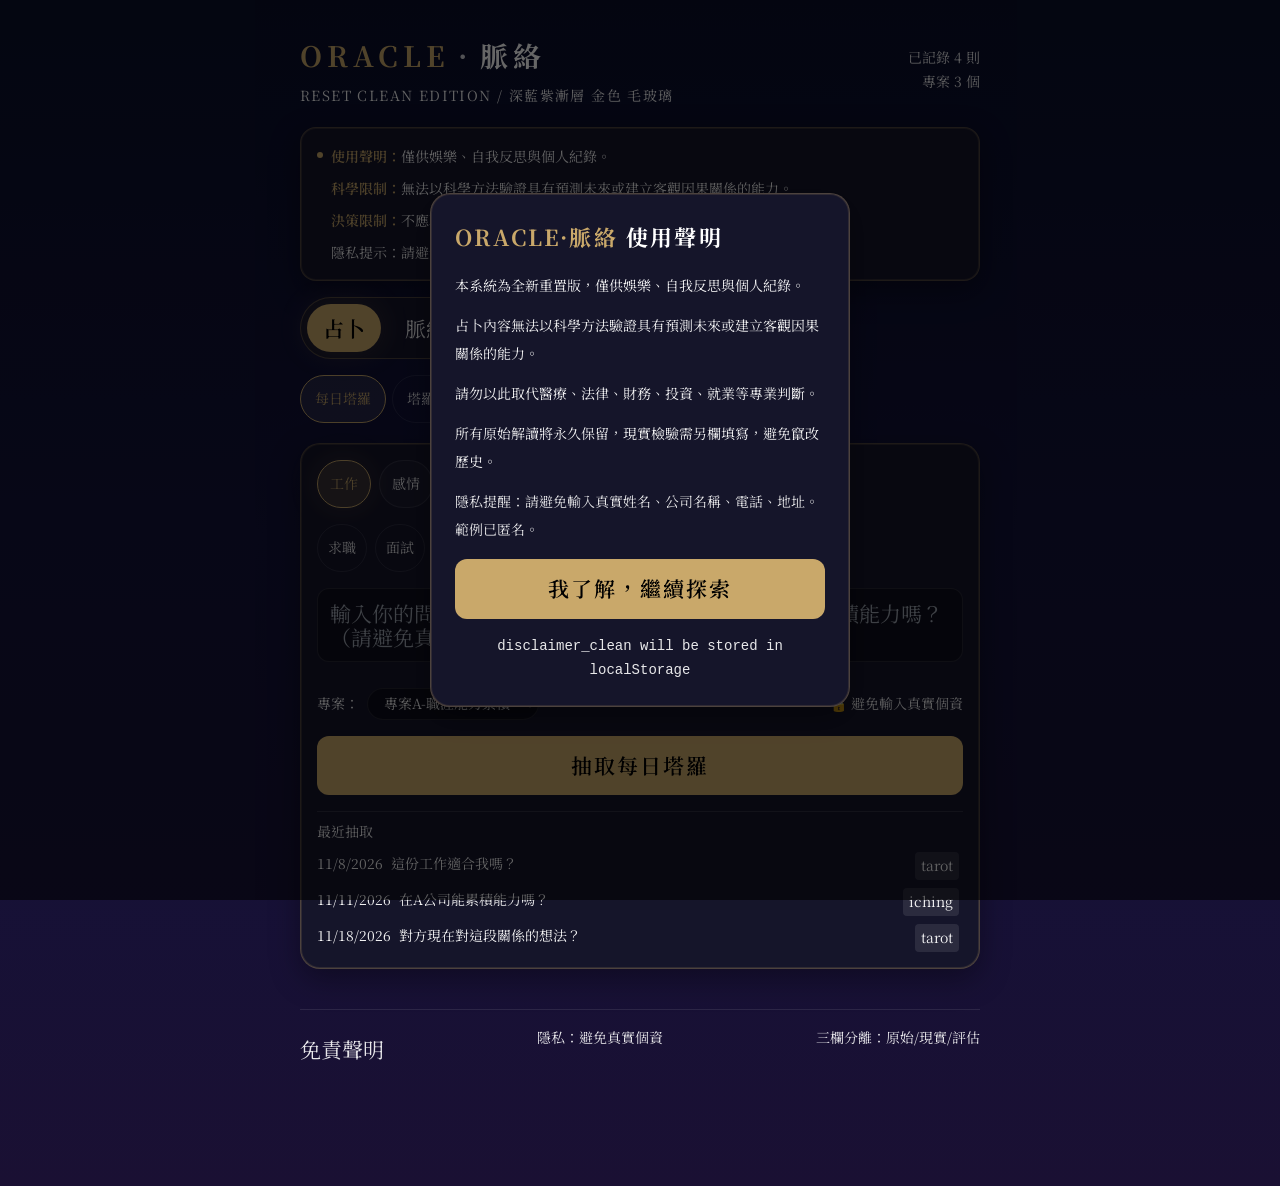
==== commit 2b550803: "fix: 兩個頁面字級全面 +3級（+6px）最小字從14→20px" ====
--- a/Oracle-Reset-Clean.html
+++ b/Oracle-Reset-Clean.html
@@ -4,15 +4,15 @@
   <meta charset="UTF-8">
   <meta name="viewport" content="width=device-width, initial-scale=1">
   <title>React Artifact</title>
-  <style>*,:after,:before{--tw-border-spacing-x:0;--tw-border-spacing-y:0;--tw-translate-x:0;--tw-translate-y:0;--tw-rotate:0;--tw-skew-x:0;--tw-skew-y:0;--tw-scale-x:1;--tw-scale-y:1;--tw-pan-x: ;--tw-pan-y: ;--tw-pinch-zoom: ;--tw-scroll-snap-strictness:proximity;--tw-gradient-from-position: ;--tw-gradient-via-position: ;--tw-gradient-to-position: ;--tw-ordinal: ;--tw-slashed-zero: ;--tw-numeric-figure: ;--tw-numeric-spacing: ;--tw-numeric-fraction: ;--tw-ring-inset: ;--tw-ring-offset-width:0px;--tw-ring-offset-color:#fff;--tw-ring-color:rgba(59,130,246,.5);--tw-ring-offset-shadow:0 0 #0000;--tw-ring-shadow:0 0 #0000;--tw-shadow:0 0 #0000;--tw-shadow-colored:0 0 #0000;--tw-blur: ;--tw-brightness: ;--tw-contrast: ;--tw-grayscale: ;--tw-hue-rotate: ;--tw-invert: ;--tw-saturate: ;--tw-sepia: ;--tw-drop-shadow: ;--tw-backdrop-blur: ;--tw-backdrop-brightness: ;--tw-backdrop-contrast: ;--tw-backdrop-grayscale: ;--tw-backdrop-hue-rotate: ;--tw-backdrop-invert: ;--tw-backdrop-opacity: ;--tw-backdrop-saturate: ;--tw-backdrop-sepia: ;--tw-contain-size: ;--tw-contain-layout: ;--tw-contain-paint: ;--tw-contain-style: }::backdrop{--tw-border-spacing-x:0;--tw-border-spacing-y:0;--tw-translate-x:0;--tw-translate-y:0;--tw-rotate:0;--tw-skew-x:0;--tw-skew-y:0;--tw-scale-x:1;--tw-scale-y:1;--tw-pan-x: ;--tw-pan-y: ;--tw-pinch-zoom: ;--tw-scroll-snap-strictness:proximity;--tw-gradient-from-position: ;--tw-gradient-via-position: ;--tw-gradient-to-position: ;--tw-ordinal: ;--tw-slashed-zero: ;--tw-numeric-figure: ;--tw-numeric-spacing: ;--tw-numeric-fraction: ;--tw-ring-inset: ;--tw-ring-offset-width:0px;--tw-ring-offset-color:#fff;--tw-ring-color:rgba(59,130,246,.5);--tw-ring-offset-shadow:0 0 #0000;--tw-ring-shadow:0 0 #0000;--tw-shadow:0 0 #0000;--tw-shadow-colored:0 0 #0000;--tw-blur: ;--tw-brightness: ;--tw-contrast: ;--tw-grayscale: ;--tw-hue-rotate: ;--tw-invert: ;--tw-saturate: ;--tw-sepia: ;--tw-drop-shadow: ;--tw-backdrop-blur: ;--tw-backdrop-brightness: ;--tw-backdrop-contrast: ;--tw-backdrop-grayscale: ;--tw-backdrop-hue-rotate: ;--tw-backdrop-invert: ;--tw-backdrop-opacity: ;--tw-backdrop-saturate: ;--tw-backdrop-sepia: ;--tw-contain-size: ;--tw-contain-layout: ;--tw-contain-paint: ;--tw-contain-style: }/*! tailwindcss v3.4.18 | MIT License | https://tailwindcss.com*/*,:after,:before{box-sizing:border-box;border:0 solid #e5e7eb}:after,:before{--tw-content:""}:host,html{line-height:1.5;-webkit-text-size-adjust:100%;-moz-tab-size:4;-o-tab-size:4;tab-size:4;font-family:ui-sans-serif,system-ui,sans-serif,Apple Color Emoji,Segoe UI Emoji,Segoe UI Symbol,Noto Color Emoji;font-feature-settings:normal;font-variation-settings:normal;-webkit-tap-highlight-color:transparent}body{line-height:inherit}hr{height:0;color:inherit;border-top-width:1px}abbr:where([title]){-webkit-text-decoration:underline dotted;text-decoration:underline dotted}h1,h2,h3,h4,h5,h6{font-size:inherit;font-weight:inherit}a{color:inherit;text-decoration:inherit}b,strong{font-weight:bolder}code,kbd,pre,samp{font-family:ui-monospace,SFMono-Regular,Menlo,Monaco,Consolas,Liberation Mono,Courier New,monospace;font-feature-settings:normal;font-variation-settings:normal;font-size:1em}small{font-size:80%}sub,sup{font-size:75%;line-height:0;position:relative;vertical-align:baseline}sub{bottom:-.25em}sup{top:-.5em}table{text-indent:0;border-color:inherit;border-collapse:collapse}button,input,optgroup,select,textarea{font-family:inherit;font-feature-settings:inherit;font-variation-settings:inherit;font-size:100%;font-weight:inherit;line-height:inherit;letter-spacing:inherit;color:inherit;margin:0;padding:0}button,select{text-transform:none}button,input:where([type=button]),input:where([type=reset]),input:where([type=submit]){-webkit-appearance:button;background-color:transparent;background-image:none}:-moz-focusring{outline:auto}:-moz-ui-invalid{box-shadow:none}progress{vertical-align:baseline}::-webkit-inner-spin-button,::-webkit-outer-spin-button{height:auto}[type=search]{-webkit-appearance:textfield;outline-offset:-2px}::-webkit-search-decoration{-webkit-appearance:none}::-webkit-file-upload-button{-webkit-appearance:button;font:inherit}summary{display:list-item}blockquote,dd,dl,figure,h1,h2,h3,h4,h5,h6,hr,p,pre{margin:0}fieldset{margin:0}fieldset,legend{padding:0}menu,ol,ul{list-style:none;margin:0;padding:0}dialog{padding:0}textarea{resize:vertical}input::-moz-placeholder,textarea::-moz-placeholder{opacity:1;color:#9ca3af}input::placeholder,textarea::placeholder{opacity:1;color:#9ca3af}[role=button],button{cursor:pointer}:disabled{cursor:default}audio,canvas,embed,iframe,img,object,svg,video{display:block;vertical-align:middle}img,video{max-width:100%;height:auto}[hidden]:where(:not([hidden=until-found])){display:none}.fixed{position:fixed}.absolute{position:absolute}.relative{position:relative}.sticky{position:sticky}.inset-0{inset:0}.bottom-2{bottom:.5rem}.bottom-6{bottom:1.5rem}.left-1\/2{left:50%}.left-3{left:.75rem}.left-\[-26px\]{left:-26px}.top-2{top:.5rem}.top-3{top:.75rem}.z-20{z-index:20}.z-50{z-index:50}.mx-auto{margin-left:auto;margin-right:auto}.mb-1{margin-bottom:.25rem}.mb-2{margin-bottom:.5rem}.mb-4{margin-bottom:1rem}.mb-5{margin-bottom:1.25rem}.ml-auto{margin-left:auto}.mt-1{margin-top:.25rem}.mt-10{margin-top:2.5rem}.mt-2{margin-top:.5rem}.mt-3{margin-top:.75rem}.mt-auto{margin-top:auto}.line-clamp-2{overflow:hidden;display:-webkit-box;-webkit-box-orient:vertical;-webkit-line-clamp:2}.block{display:block}.flex{display:flex}.grid{display:grid}.hidden{display:none}.h-1\.5{height:.375rem}.h-2{height:.5rem}.h-3{height:.75rem}.h-\[6px\]{height:6px}.h-\[72px\]{height:72px}.max-h-\[220px\]{max-height:220px}.min-h-\[180px\]{min-height:180px}.min-h-\[86px\]{min-height:86px}.min-h-screen{min-height:100vh}.w-1\.5{width:.375rem}.w-2{width:.5rem}.w-3{width:.75rem}.w-6{width:1.5rem}.w-\[2px\]{width:2px}.w-\[32px\]{width:32px}.w-\[48px\]{width:48px}.w-\[72px\]{width:72px}.w-\[84px\]{width:84px}.w-fit{width:-moz-fit-content;width:fit-content}.w-full{width:100%}.max-w-\[420px\]{max-width:420px}.max-w-\[720px\]{max-width:720px}.flex-1{flex:1 1 0%}.shrink-0{flex-shrink:0}.-translate-x-1\/2{--tw-translate-x:-50%}.-translate-x-1\/2,.transform{transform:translate(var(--tw-translate-x),var(--tw-translate-y)) rotate(var(--tw-rotate)) skewX(var(--tw-skew-x)) skewY(var(--tw-skew-y)) scaleX(var(--tw-scale-x)) scaleY(var(--tw-scale-y))}@keyframes pulse{50%{opacity:.5}}.animate-\[pulse_0\.5s\]{animation:pulse .5s}.resize-none{resize:none}.grid-cols-1{grid-template-columns:repeat(1,minmax(0,1fr))}.grid-cols-3{grid-template-columns:repeat(3,minmax(0,1fr))}.flex-col{flex-direction:column}.flex-col-reverse{flex-direction:column-reverse}.flex-wrap{flex-wrap:wrap}.items-start{align-items:flex-start}.items-center{align-items:center}.justify-center{justify-content:center}.justify-between{justify-content:space-between}.gap-1{gap:.25rem}.gap-1\.5{gap:.375rem}.gap-2{gap:.5rem}.gap-3{gap:.75rem}.space-y-1\.5>:not([hidden])~:not([hidden]){--tw-space-y-reverse:0;margin-top:calc(.375rem*(1 - var(--tw-space-y-reverse)));margin-bottom:calc(.375rem*var(--tw-space-y-reverse))}.space-y-2>:not([hidden])~:not([hidden]){--tw-space-y-reverse:0;margin-top:calc(.5rem*(1 - var(--tw-space-y-reverse)));margin-bottom:calc(.5rem*var(--tw-space-y-reverse))}.space-y-3>:not([hidden])~:not([hidden]){--tw-space-y-reverse:0;margin-top:calc(.75rem*(1 - var(--tw-space-y-reverse)));margin-bottom:calc(.75rem*var(--tw-space-y-reverse))}.space-y-4>:not([hidden])~:not([hidden]){--tw-space-y-reverse:0;margin-top:calc(1rem*(1 - var(--tw-space-y-reverse)));margin-bottom:calc(1rem*var(--tw-space-y-reverse))}.overflow-auto{overflow:auto}.overflow-x-auto{overflow-x:auto}.truncate{overflow:hidden;text-overflow:ellipsis}.truncate,.whitespace-nowrap{white-space:nowrap}.whitespace-pre-wrap{white-space:pre-wrap}.break-words{overflow-wrap:break-word}.rounded{border-radius:.25rem}.rounded-\[14px\]{border-radius:14px}.rounded-\[16px\]{border-radius:16px}.rounded-\[18px\]{border-radius:18px}.rounded-\[20px\]{border-radius:20px}.rounded-full{border-radius:9999px}.rounded-lg{border-radius:.5rem}.rounded-xl{border-radius:.75rem}.border{border-width:1px}.border-2{border-width:2px}.border-t{border-top-width:1px}.border-\[\#0a0e2a\]{--tw-border-opacity:1;border-color:rgb(10 14 42/var(--tw-border-opacity,1))}.border-\[\#c9a86a\]{--tw-border-opacity:1;border-color:rgb(201 168 106/var(--tw-border-opacity,1))}.border-\[\#c9a86a\]\/20{border-color:hsla(39,47%,60%,.2)}.border-\[\#c9a86a\]\/30{border-color:hsla(39,47%,60%,.3)}.border-\[\#c9a86a\]\/40{border-color:hsla(39,47%,60%,.4)}.border-\[\#c9a86a\]\/60{border-color:hsla(39,47%,60%,.6)}.border-blue-500\/30{border-color:rgba(59,130,246,.3)}.border-emerald-500\/30{border-color:rgba(16,185,129,.3)}.border-gray-500\/30{border-color:hsla(220,9%,46%,.3)}.border-red-400\/30{border-color:hsla(0,91%,71%,.3)}.border-red-500\/30{border-color:rgba(239,68,68,.3)}.border-white\/10{border-color:hsla(0,0%,100%,.1)}.border-white\/5{border-color:hsla(0,0%,100%,.05)}.border-yellow-500\/30{border-color:rgba(234,179,8,.3)}.bg-\[\#c9a86a\]{--tw-bg-opacity:1;background-color:rgb(201 168 106/var(--tw-bg-opacity,1))}.bg-\[\#c9a86a\]\/10{background-color:hsla(39,47%,60%,.1)}.bg-\[\#c9a86a\]\/15{background-color:hsla(39,47%,60%,.15)}.bg-\[\#c9a86a\]\/20{background-color:hsla(39,47%,60%,.2)}.bg-black\/30{background-color:rgba(0,0,0,.3)}.bg-black\/40{background-color:rgba(0,0,0,.4)}.bg-black\/50{background-color:rgba(0,0,0,.5)}.bg-black\/60{background-color:rgba(0,0,0,.6)}.bg-blue-400{--tw-bg-opacity:1;background-color:rgb(96 165 250/var(--tw-bg-opacity,1))}.bg-blue-500\/10{background-color:rgba(59,130,246,.1)}.bg-emerald-400{--tw-bg-opacity:1;background-color:rgb(52 211 153/var(--tw-bg-opacity,1))}.bg-emerald-500\/10{background-color:rgba(16,185,129,.1)}.bg-gray-400{--tw-bg-opacity:1;background-color:rgb(156 163 175/var(--tw-bg-opacity,1))}.bg-gray-500\/10{background-color:hsla(220,9%,46%,.1)}.bg-red-400{--tw-bg-opacity:1;background-color:rgb(248 113 113/var(--tw-bg-opacity,1))}.bg-red-500\/10{background-color:rgba(239,68,68,.1)}.bg-red-500\/20{background-color:rgba(239,68,68,.2)}.bg-white\/10{background-color:hsla(0,0%,100%,.1)}.bg-white\/30{background-color:hsla(0,0%,100%,.3)}.bg-white\/5{background-color:hsla(0,0%,100%,.05)}.bg-white\/70{background-color:hsla(0,0%,100%,.7)}.bg-white\/\[0\.03\]{background-color:hsla(0,0%,100%,.03)}.bg-white\/\[0\.04\]{background-color:hsla(0,0%,100%,.04)}.bg-yellow-400{--tw-bg-opacity:1;background-color:rgb(250 204 21/var(--tw-bg-opacity,1))}.bg-yellow-500\/10{background-color:rgba(234,179,8,.1)}.bg-gradient-to-br{background-image:linear-gradient(to bottom right,var(--tw-gradient-stops))}.from-\[\#c9a86a\]\/30{--tw-gradient-from:hsla(39,47%,60%,.3) var(--tw-gradient-from-position);--tw-gradient-to:hsla(39,47%,60%,0) var(--tw-gradient-to-position);--tw-gradient-stops:var(--tw-gradient-from),var(--tw-gradient-to)}.from-amber-500\/20{--tw-gradient-from:rgba(245,158,11,.2) var(--tw-gradient-from-position);--tw-gradient-to:rgba(245,158,11,0) var(--tw-gradient-to-position);--tw-gradient-stops:var(--tw-gradient-from),var(--tw-gradient-to)}.from-cyan-500\/20{--tw-gradient-from:rgba(6,182,212,.2) var(--tw-gradient-from-position);--tw-gradient-to:rgba(6,182,212,0) var(--tw-gradient-to-position);--tw-gradient-stops:var(--tw-gradient-from),var(--tw-gradient-to)}.from-pink-500\/20{--tw-gradient-from:rgba(236,72,153,.2) var(--tw-gradient-from-position);--tw-gradient-to:rgba(236,72,153,0) var(--tw-gradient-to-position);--tw-gradient-stops:var(--tw-gradient-from),var(--tw-gradient-to)}.from-violet-500\/20{--tw-gradient-from:rgba(139,92,246,.2) var(--tw-gradient-from-position);--tw-gradient-to:rgba(139,92,246,0) var(--tw-gradient-to-position);--tw-gradient-stops:var(--tw-gradient-from),var(--tw-gradient-to)}.to-\[\#8a6a2a\]\/30{--tw-gradient-to:rgba(138,106,42,.3) var(--tw-gradient-to-position)}.to-blue-500\/20{--tw-gradient-to:rgba(59,130,246,.2) var(--tw-gradient-to-position)}.to-purple-500\/20{--tw-gradient-to:rgba(168,85,247,.2) var(--tw-gradient-to-position)}.to-rose-500\/20{--tw-gradient-to:rgba(244,63,94,.2) var(--tw-gradient-to-position)}.to-yellow-500\/20{--tw-gradient-to:rgba(234,179,8,.2) var(--tw-gradient-to-position)}.p-1\.5{padding:.375rem}.p-2{padding:.5rem}.p-2\.5{padding:.625rem}.p-3{padding:.75rem}.p-4{padding:1rem}.p-6{padding:1.5rem}.px-1\.5{padding-left:.375rem;padding-right:.375rem}.px-2{padding-left:.5rem;padding-right:.5rem}.px-2\.5{padding-left:.625rem;padding-right:.625rem}.px-3{padding-left:.75rem;padding-right:.75rem}.px-3\.5{padding-left:.875rem;padding-right:.875rem}.px-4{padding-left:1rem;padding-right:1rem}.px-5{padding-left:1.25rem;padding-right:1.25rem}.py-0\.5{padding-top:.125rem;padding-bottom:.125rem}.py-1{padding-top:.25rem;padding-bottom:.25rem}.py-1\.5{padding-top:.375rem;padding-bottom:.375rem}.py-10{padding-top:2.5rem;padding-bottom:2.5rem}.py-2{padding-top:.5rem;padding-bottom:.5rem}.py-2\.5{padding-top:.625rem;padding-bottom:.625rem}.py-3{padding-top:.75rem;padding-bottom:.75rem}.py-4{padding-top:1rem;padding-bottom:1rem}.py-6{padding-top:1.5rem;padding-bottom:1.5rem}.pb-1{padding-bottom:.25rem}.pb-28{padding-bottom:7rem}.pl-8{padding-left:2rem}.pr-1{padding-right:.25rem}.pt-2{padding-top:.5rem}.pt-3{padding-top:.75rem}.pt-4{padding-top:1rem}.pt-8{padding-top:2rem}.text-left{text-align:left}.text-center{text-align:center}.text-right{text-align:right}.text-\[10px\]{font-size:14px}.text-\[11px\]{font-size:14px}.text-\[12px\]{font-size:14px}.text-\[13px\]{font-size:15px}.text-\[14px\]{font-size:14px}.text-\[15px\]{font-size:15px}.text-\[16px\]{font-size:16px}.text-\[18px\]{font-size:18px}.text-\[22px\]{font-size:22px}.font-bold{font-weight:700}.font-normal{font-weight:400}.font-semibold{font-weight:600}.leading-5{line-height:1.25rem}.leading-6{line-height:1.5rem}.leading-7{line-height:1.75rem}.tracking-\[0\.18em\]{letter-spacing:.18em}.tracking-widest{letter-spacing:.1em}.text-\[\#c9a86a\]{--tw-text-opacity:1;color:rgb(201 168 106/var(--tw-text-opacity,1))}.text-black{--tw-text-opacity:1;color:rgb(0 0 0/var(--tw-text-opacity,1))}.text-red-200{--tw-text-opacity:1;color:rgb(254 202 202/var(--tw-text-opacity,1))}.text-red-300{--tw-text-opacity:1;color:rgb(252 165 165/var(--tw-text-opacity,1))}.text-white{--tw-text-opacity:1;color:rgb(255 255 255/var(--tw-text-opacity,1))}.text-white\/50{color:hsla(0,0%,100%,.9)}.text-white\/60{color:hsla(0,0%,100%,.9)}.text-white\/70{color:hsla(0,0%,100%,.92)}.antialiased{-webkit-font-smoothing:antialiased;-moz-osx-font-smoothing:grayscale}.opacity-30{opacity:.3}.opacity-40{opacity:.9}.opacity-50{opacity:.9}.opacity-60{opacity:.6}.opacity-70{opacity:.7}.opacity-80{opacity:.8}.opacity-90{opacity:.9}.shadow-lg{--tw-shadow:0 10px 15px -3px rgba(0,0,0,.1),0 4px 6px -4px rgba(0,0,0,.1);--tw-shadow-colored:0 10px 15px -3px var(--tw-shadow-color),0 4px 6px -4px var(--tw-shadow-color);box-shadow:var(--tw-ring-offset-shadow,0 0 #0000),var(--tw-ring-shadow,0 0 #0000),var(--tw-shadow)}.outline-none{outline:2px solid transparent;outline-offset:2px}.blur{--tw-blur:blur(8px)}.blur,.filter{filter:var(--tw-blur) var(--tw-brightness) var(--tw-contrast) var(--tw-grayscale) var(--tw-hue-rotate) var(--tw-invert) var(--tw-saturate) var(--tw-sepia) var(--tw-drop-shadow)}.{--tw-backdrop-blur:blur(4px)}.,.backdrop-filter{backdrop-filter:var(--tw-backdrop-blur) var(--tw-backdrop-brightness) var(--tw-backdrop-contrast) var(--tw-backdrop-grayscale) var(--tw-backdrop-hue-rotate) var(--tw-backdrop-invert) var(--tw-backdrop-opacity) var(--tw-backdrop-saturate) var(--tw-backdrop-sepia)}.transition{transition-property:color,background-color,border-color,text-decoration-color,fill,stroke,opacity,box-shadow,transform,filter,backdrop-filter;transition-timing-function:cubic-bezier(.4,0,.2,1);transition-duration:.15s}#root,body,html{min-height:100%}body{margin:0;font-family:Inter,ui-sans-serif,system-ui,-apple-system,BlinkMacSystemFont,Segoe UI,sans-serif}[role=button]:not([aria-disabled=true]),button:not(:disabled),label[for],select:not(:disabled),summary{cursor:pointer}.selection\:bg-\[\#c9a86a\]\/30 ::-moz-selection{background-color:hsla(39,47%,60%,.3)}.selection\:bg-\[\#c9a86a\]\/30 ::selection{background-color:hsla(39,47%,60%,.3)}.selection\:bg-\[\#c9a86a\]\/30::-moz-selection{background-color:hsla(39,47%,60%,.3)}.selection\:bg-\[\#c9a86a\]\/30::selection{background-color:hsla(39,47%,60%,.3)}.hover\:border-white\/20:hover{border-color:hsla(0,0%,100%,.2)}.hover\:bg-\[\#c9a86a\]\/30:hover{background-color:hsla(39,47%,60%,.3)}.hover\:bg-\[\#d9b87a\]:hover{--tw-bg-opacity:1;background-color:rgb(217 184 122/var(--tw-bg-opacity,1))}.hover\:bg-white\/10:hover{background-color:hsla(0,0%,100%,.1)}.hover\:bg-white\/15:hover{background-color:hsla(0,0%,100%,.15)}.hover\:text-white:hover{--tw-text-opacity:1;color:rgb(255 255 255/var(--tw-text-opacity,1))}.focus\:border-\[\#c9a86a\]\/50:focus{border-color:hsla(39,47%,60%,.5)}.disabled\:opacity-50:disabled{opacity:.5}@media (min-width:768px){.md\:grid-cols-2{grid-template-columns:repeat(2,minmax(0,1fr))}}/* 可讀性修復 v4 */
-body{font-size:16px !important;line-height:1.7 !important}
+  <style>*,:after,:before{--tw-border-spacing-x:0;--tw-border-spacing-y:0;--tw-translate-x:0;--tw-translate-y:0;--tw-rotate:0;--tw-skew-x:0;--tw-skew-y:0;--tw-scale-x:1;--tw-scale-y:1;--tw-pan-x: ;--tw-pan-y: ;--tw-pinch-zoom: ;--tw-scroll-snap-strictness:proximity;--tw-gradient-from-position: ;--tw-gradient-via-position: ;--tw-gradient-to-position: ;--tw-ordinal: ;--tw-slashed-zero: ;--tw-numeric-figure: ;--tw-numeric-spacing: ;--tw-numeric-fraction: ;--tw-ring-inset: ;--tw-ring-offset-width:0px;--tw-ring-offset-color:#fff;--tw-ring-color:rgba(59,130,246,.5);--tw-ring-offset-shadow:0 0 #0000;--tw-ring-shadow:0 0 #0000;--tw-shadow:0 0 #0000;--tw-shadow-colored:0 0 #0000;--tw-blur: ;--tw-brightness: ;--tw-contrast: ;--tw-grayscale: ;--tw-hue-rotate: ;--tw-invert: ;--tw-saturate: ;--tw-sepia: ;--tw-drop-shadow: ;--tw-backdrop-blur: ;--tw-backdrop-brightness: ;--tw-backdrop-contrast: ;--tw-backdrop-grayscale: ;--tw-backdrop-hue-rotate: ;--tw-backdrop-invert: ;--tw-backdrop-opacity: ;--tw-backdrop-saturate: ;--tw-backdrop-sepia: ;--tw-contain-size: ;--tw-contain-layout: ;--tw-contain-paint: ;--tw-contain-style: }::backdrop{--tw-border-spacing-x:0;--tw-border-spacing-y:0;--tw-translate-x:0;--tw-translate-y:0;--tw-rotate:0;--tw-skew-x:0;--tw-skew-y:0;--tw-scale-x:1;--tw-scale-y:1;--tw-pan-x: ;--tw-pan-y: ;--tw-pinch-zoom: ;--tw-scroll-snap-strictness:proximity;--tw-gradient-from-position: ;--tw-gradient-via-position: ;--tw-gradient-to-position: ;--tw-ordinal: ;--tw-slashed-zero: ;--tw-numeric-figure: ;--tw-numeric-spacing: ;--tw-numeric-fraction: ;--tw-ring-inset: ;--tw-ring-offset-width:0px;--tw-ring-offset-color:#fff;--tw-ring-color:rgba(59,130,246,.5);--tw-ring-offset-shadow:0 0 #0000;--tw-ring-shadow:0 0 #0000;--tw-shadow:0 0 #0000;--tw-shadow-colored:0 0 #0000;--tw-blur: ;--tw-brightness: ;--tw-contrast: ;--tw-grayscale: ;--tw-hue-rotate: ;--tw-invert: ;--tw-saturate: ;--tw-sepia: ;--tw-drop-shadow: ;--tw-backdrop-blur: ;--tw-backdrop-brightness: ;--tw-backdrop-contrast: ;--tw-backdrop-grayscale: ;--tw-backdrop-hue-rotate: ;--tw-backdrop-invert: ;--tw-backdrop-opacity: ;--tw-backdrop-saturate: ;--tw-backdrop-sepia: ;--tw-contain-size: ;--tw-contain-layout: ;--tw-contain-paint: ;--tw-contain-style: }/*! tailwindcss v3.4.18 | MIT License | https://tailwindcss.com*/*,:after,:before{box-sizing:border-box;border:0 solid #e5e7eb}:after,:before{--tw-content:""}:host,html{line-height:1.5;-webkit-text-size-adjust:100%;-moz-tab-size:4;-o-tab-size:4;tab-size:4;font-family:ui-sans-serif,system-ui,sans-serif,Apple Color Emoji,Segoe UI Emoji,Segoe UI Symbol,Noto Color Emoji;font-feature-settings:normal;font-variation-settings:normal;-webkit-tap-highlight-color:transparent}body{line-height:inherit}hr{height:0;color:inherit;border-top-width:1px}abbr:where([title]){-webkit-text-decoration:underline dotted;text-decoration:underline dotted}h1,h2,h3,h4,h5,h6{font-size:inherit;font-weight:inherit}a{color:inherit;text-decoration:inherit}b,strong{font-weight:bolder}code,kbd,pre,samp{font-family:ui-monospace,SFMono-Regular,Menlo,Monaco,Consolas,Liberation Mono,Courier New,monospace;font-feature-settings:normal;font-variation-settings:normal;font-size:1em}small{font-size:80%}sub,sup{font-size:75%;line-height:0;position:relative;vertical-align:baseline}sub{bottom:-.25em}sup{top:-.5em}table{text-indent:0;border-color:inherit;border-collapse:collapse}button,input,optgroup,select,textarea{font-family:inherit;font-feature-settings:inherit;font-variation-settings:inherit;font-size:100%;font-weight:inherit;line-height:inherit;letter-spacing:inherit;color:inherit;margin:0;padding:0}button,select{text-transform:none}button,input:where([type=button]),input:where([type=reset]),input:where([type=submit]){-webkit-appearance:button;background-color:transparent;background-image:none}:-moz-focusring{outline:auto}:-moz-ui-invalid{box-shadow:none}progress{vertical-align:baseline}::-webkit-inner-spin-button,::-webkit-outer-spin-button{height:auto}[type=search]{-webkit-appearance:textfield;outline-offset:-2px}::-webkit-search-decoration{-webkit-appearance:none}::-webkit-file-upload-button{-webkit-appearance:button;font:inherit}summary{display:list-item}blockquote,dd,dl,figure,h1,h2,h3,h4,h5,h6,hr,p,pre{margin:0}fieldset{margin:0}fieldset,legend{padding:0}menu,ol,ul{list-style:none;margin:0;padding:0}dialog{padding:0}textarea{resize:vertical}input::-moz-placeholder,textarea::-moz-placeholder{opacity:1;color:#9ca3af}input::placeholder,textarea::placeholder{opacity:1;color:#9ca3af}[role=button],button{cursor:pointer}:disabled{cursor:default}audio,canvas,embed,iframe,img,object,svg,video{display:block;vertical-align:middle}img,video{max-width:100%;height:auto}[hidden]:where(:not([hidden=until-found])){display:none}.fixed{position:fixed}.absolute{position:absolute}.relative{position:relative}.sticky{position:sticky}.inset-0{inset:0}.bottom-2{bottom:.5rem}.bottom-6{bottom:1.5rem}.left-1\/2{left:50%}.left-3{left:.75rem}.left-\[-26px\]{left:-26px}.top-2{top:.5rem}.top-3{top:.75rem}.z-20{z-index:20}.z-50{z-index:50}.mx-auto{margin-left:auto;margin-right:auto}.mb-1{margin-bottom:.25rem}.mb-2{margin-bottom:.5rem}.mb-4{margin-bottom:1rem}.mb-5{margin-bottom:1.25rem}.ml-auto{margin-left:auto}.mt-1{margin-top:.25rem}.mt-10{margin-top:2.5rem}.mt-2{margin-top:.5rem}.mt-3{margin-top:.75rem}.mt-auto{margin-top:auto}.line-clamp-2{overflow:hidden;display:-webkit-box;-webkit-box-orient:vertical;-webkit-line-clamp:2}.block{display:block}.flex{display:flex}.grid{display:grid}.hidden{display:none}.h-1\.5{height:.375rem}.h-2{height:.5rem}.h-3{height:.75rem}.h-\[6px\]{height:6px}.h-\[72px\]{height:72px}.max-h-\[220px\]{max-height:220px}.min-h-\[180px\]{min-height:180px}.min-h-\[86px\]{min-height:86px}.min-h-screen{min-height:100vh}.w-1\.5{width:.375rem}.w-2{width:.5rem}.w-3{width:.75rem}.w-6{width:1.5rem}.w-\[2px\]{width:2px}.w-\[32px\]{width:32px}.w-\[48px\]{width:48px}.w-\[72px\]{width:72px}.w-\[84px\]{width:84px}.w-fit{width:-moz-fit-content;width:fit-content}.w-full{width:100%}.max-w-\[420px\]{max-width:420px}.max-w-\[720px\]{max-width:720px}.flex-1{flex:1 1 0%}.shrink-0{flex-shrink:0}.-translate-x-1\/2{--tw-translate-x:-50%}.-translate-x-1\/2,.transform{transform:translate(var(--tw-translate-x),var(--tw-translate-y)) rotate(var(--tw-rotate)) skewX(var(--tw-skew-x)) skewY(var(--tw-skew-y)) scaleX(var(--tw-scale-x)) scaleY(var(--tw-scale-y))}@keyframes pulse{50%{opacity:.5}}.animate-\[pulse_0\.5s\]{animation:pulse .5s}.resize-none{resize:none}.grid-cols-1{grid-template-columns:repeat(1,minmax(0,1fr))}.grid-cols-3{grid-template-columns:repeat(3,minmax(0,1fr))}.flex-col{flex-direction:column}.flex-col-reverse{flex-direction:column-reverse}.flex-wrap{flex-wrap:wrap}.items-start{align-items:flex-start}.items-center{align-items:center}.justify-center{justify-content:center}.justify-between{justify-content:space-between}.gap-1{gap:.25rem}.gap-1\.5{gap:.375rem}.gap-2{gap:.5rem}.gap-3{gap:.75rem}.space-y-1\.5>:not([hidden])~:not([hidden]){--tw-space-y-reverse:0;margin-top:calc(.375rem*(1 - var(--tw-space-y-reverse)));margin-bottom:calc(.375rem*var(--tw-space-y-reverse))}.space-y-2>:not([hidden])~:not([hidden]){--tw-space-y-reverse:0;margin-top:calc(.5rem*(1 - var(--tw-space-y-reverse)));margin-bottom:calc(.5rem*var(--tw-space-y-reverse))}.space-y-3>:not([hidden])~:not([hidden]){--tw-space-y-reverse:0;margin-top:calc(.75rem*(1 - var(--tw-space-y-reverse)));margin-bottom:calc(.75rem*var(--tw-space-y-reverse))}.space-y-4>:not([hidden])~:not([hidden]){--tw-space-y-reverse:0;margin-top:calc(1rem*(1 - var(--tw-space-y-reverse)));margin-bottom:calc(1rem*var(--tw-space-y-reverse))}.overflow-auto{overflow:auto}.overflow-x-auto{overflow-x:auto}.truncate{overflow:hidden;text-overflow:ellipsis}.truncate,.whitespace-nowrap{white-space:nowrap}.whitespace-pre-wrap{white-space:pre-wrap}.break-words{overflow-wrap:break-word}.rounded{border-radius:.25rem}.rounded-\[14px\]{border-radius:14px}.rounded-\[16px\]{border-radius:16px}.rounded-\[18px\]{border-radius:18px}.rounded-\[20px\]{border-radius:20px}.rounded-full{border-radius:9999px}.rounded-lg{border-radius:.5rem}.rounded-xl{border-radius:.75rem}.border{border-width:1px}.border-2{border-width:2px}.border-t{border-top-width:1px}.border-\[\#0a0e2a\]{--tw-border-opacity:1;border-color:rgb(10 14 42/var(--tw-border-opacity,1))}.border-\[\#c9a86a\]{--tw-border-opacity:1;border-color:rgb(201 168 106/var(--tw-border-opacity,1))}.border-\[\#c9a86a\]\/20{border-color:hsla(39,47%,60%,.2)}.border-\[\#c9a86a\]\/30{border-color:hsla(39,47%,60%,.3)}.border-\[\#c9a86a\]\/40{border-color:hsla(39,47%,60%,.4)}.border-\[\#c9a86a\]\/60{border-color:hsla(39,47%,60%,.6)}.border-blue-500\/30{border-color:rgba(59,130,246,.3)}.border-emerald-500\/30{border-color:rgba(16,185,129,.3)}.border-gray-500\/30{border-color:hsla(220,9%,46%,.3)}.border-red-400\/30{border-color:hsla(0,91%,71%,.3)}.border-red-500\/30{border-color:rgba(239,68,68,.3)}.border-white\/10{border-color:hsla(0,0%,100%,.1)}.border-white\/5{border-color:hsla(0,0%,100%,.05)}.border-yellow-500\/30{border-color:rgba(234,179,8,.3)}.bg-\[\#c9a86a\]{--tw-bg-opacity:1;background-color:rgb(201 168 106/var(--tw-bg-opacity,1))}.bg-\[\#c9a86a\]\/10{background-color:hsla(39,47%,60%,.1)}.bg-\[\#c9a86a\]\/15{background-color:hsla(39,47%,60%,.15)}.bg-\[\#c9a86a\]\/20{background-color:hsla(39,47%,60%,.2)}.bg-black\/30{background-color:rgba(0,0,0,.3)}.bg-black\/40{background-color:rgba(0,0,0,.4)}.bg-black\/50{background-color:rgba(0,0,0,.5)}.bg-black\/60{background-color:rgba(0,0,0,.6)}.bg-blue-400{--tw-bg-opacity:1;background-color:rgb(96 165 250/var(--tw-bg-opacity,1))}.bg-blue-500\/10{background-color:rgba(59,130,246,.1)}.bg-emerald-400{--tw-bg-opacity:1;background-color:rgb(52 211 153/var(--tw-bg-opacity,1))}.bg-emerald-500\/10{background-color:rgba(16,185,129,.1)}.bg-gray-400{--tw-bg-opacity:1;background-color:rgb(156 163 175/var(--tw-bg-opacity,1))}.bg-gray-500\/10{background-color:hsla(220,9%,46%,.1)}.bg-red-400{--tw-bg-opacity:1;background-color:rgb(248 113 113/var(--tw-bg-opacity,1))}.bg-red-500\/10{background-color:rgba(239,68,68,.1)}.bg-red-500\/20{background-color:rgba(239,68,68,.2)}.bg-white\/10{background-color:hsla(0,0%,100%,.1)}.bg-white\/30{background-color:hsla(0,0%,100%,.3)}.bg-white\/5{background-color:hsla(0,0%,100%,.05)}.bg-white\/70{background-color:hsla(0,0%,100%,.7)}.bg-white\/\[0\.03\]{background-color:hsla(0,0%,100%,.03)}.bg-white\/\[0\.04\]{background-color:hsla(0,0%,100%,.04)}.bg-yellow-400{--tw-bg-opacity:1;background-color:rgb(250 204 21/var(--tw-bg-opacity,1))}.bg-yellow-500\/10{background-color:rgba(234,179,8,.1)}.bg-gradient-to-br{background-image:linear-gradient(to bottom right,var(--tw-gradient-stops))}.from-\[\#c9a86a\]\/30{--tw-gradient-from:hsla(39,47%,60%,.3) var(--tw-gradient-from-position);--tw-gradient-to:hsla(39,47%,60%,0) var(--tw-gradient-to-position);--tw-gradient-stops:var(--tw-gradient-from),var(--tw-gradient-to)}.from-amber-500\/20{--tw-gradient-from:rgba(245,158,11,.2) var(--tw-gradient-from-position);--tw-gradient-to:rgba(245,158,11,0) var(--tw-gradient-to-position);--tw-gradient-stops:var(--tw-gradient-from),var(--tw-gradient-to)}.from-cyan-500\/20{--tw-gradient-from:rgba(6,182,212,.2) var(--tw-gradient-from-position);--tw-gradient-to:rgba(6,182,212,0) var(--tw-gradient-to-position);--tw-gradient-stops:var(--tw-gradient-from),var(--tw-gradient-to)}.from-pink-500\/20{--tw-gradient-from:rgba(236,72,153,.2) var(--tw-gradient-from-position);--tw-gradient-to:rgba(236,72,153,0) var(--tw-gradient-to-position);--tw-gradient-stops:var(--tw-gradient-from),var(--tw-gradient-to)}.from-violet-500\/20{--tw-gradient-from:rgba(139,92,246,.2) var(--tw-gradient-from-position);--tw-gradient-to:rgba(139,92,246,0) var(--tw-gradient-to-position);--tw-gradient-stops:var(--tw-gradient-from),var(--tw-gradient-to)}.to-\[\#8a6a2a\]\/30{--tw-gradient-to:rgba(138,106,42,.3) var(--tw-gradient-to-position)}.to-blue-500\/20{--tw-gradient-to:rgba(59,130,246,.2) var(--tw-gradient-to-position)}.to-purple-500\/20{--tw-gradient-to:rgba(168,85,247,.2) var(--tw-gradient-to-position)}.to-rose-500\/20{--tw-gradient-to:rgba(244,63,94,.2) var(--tw-gradient-to-position)}.to-yellow-500\/20{--tw-gradient-to:rgba(234,179,8,.2) var(--tw-gradient-to-position)}.p-1\.5{padding:.375rem}.p-2{padding:.5rem}.p-2\.5{padding:.625rem}.p-3{padding:.75rem}.p-4{padding:1rem}.p-6{padding:1.5rem}.px-1\.5{padding-left:.375rem;padding-right:.375rem}.px-2{padding-left:.5rem;padding-right:.5rem}.px-2\.5{padding-left:.625rem;padding-right:.625rem}.px-3{padding-left:.75rem;padding-right:.75rem}.px-3\.5{padding-left:.875rem;padding-right:.875rem}.px-4{padding-left:1rem;padding-right:1rem}.px-5{padding-left:1.25rem;padding-right:1.25rem}.py-0\.5{padding-top:.125rem;padding-bottom:.125rem}.py-1{padding-top:.25rem;padding-bottom:.25rem}.py-1\.5{padding-top:.375rem;padding-bottom:.375rem}.py-10{padding-top:2.5rem;padding-bottom:2.5rem}.py-2{padding-top:.5rem;padding-bottom:.5rem}.py-2\.5{padding-top:.625rem;padding-bottom:.625rem}.py-3{padding-top:.75rem;padding-bottom:.75rem}.py-4{padding-top:1rem;padding-bottom:1rem}.py-6{padding-top:1.5rem;padding-bottom:1.5rem}.pb-1{padding-bottom:.25rem}.pb-28{padding-bottom:7rem}.pl-8{padding-left:2rem}.pr-1{padding-right:.25rem}.pt-2{padding-top:.5rem}.pt-3{padding-top:.75rem}.pt-4{padding-top:1rem}.pt-8{padding-top:2rem}.text-left{text-align:left}.text-center{text-align:center}.text-right{text-align:right}.text-\[10px\]{font-size:20px}.text-\[11px\]{font-size:20px}.text-\[12px\]{font-size:20px}.text-\[13px\]{font-size:21px}.text-\[14px\]{font-size:20px}.text-\[15px\]{font-size:21px}.text-\[16px\]{font-size:22px}.text-\[18px\]{font-size:24px}.text-\[22px\]{font-size:28px}.font-bold{font-weight:700}.font-normal{font-weight:400}.font-semibold{font-weight:600}.leading-5{line-height:1.25rem}.leading-6{line-height:1.5rem}.leading-7{line-height:1.75rem}.tracking-\[0\.18em\]{letter-spacing:.18em}.tracking-widest{letter-spacing:.1em}.text-\[\#c9a86a\]{--tw-text-opacity:1;color:rgb(201 168 106/var(--tw-text-opacity,1))}.text-black{--tw-text-opacity:1;color:rgb(0 0 0/var(--tw-text-opacity,1))}.text-red-200{--tw-text-opacity:1;color:rgb(254 202 202/var(--tw-text-opacity,1))}.text-red-300{--tw-text-opacity:1;color:rgb(252 165 165/var(--tw-text-opacity,1))}.text-white{--tw-text-opacity:1;color:rgb(255 255 255/var(--tw-text-opacity,1))}.text-white\/50{color:hsla(0,0%,100%,.9)}.text-white\/60{color:hsla(0,0%,100%,.9)}.text-white\/70{color:hsla(0,0%,100%,.92)}.antialiased{-webkit-font-smoothing:antialiased;-moz-osx-font-smoothing:grayscale}.opacity-30{opacity:.3}.opacity-40{opacity:.9}.opacity-50{opacity:.9}.opacity-60{opacity:.6}.opacity-70{opacity:.7}.opacity-80{opacity:.8}.opacity-90{opacity:.9}.shadow-lg{--tw-shadow:0 10px 15px -3px rgba(0,0,0,.1),0 4px 6px -4px rgba(0,0,0,.1);--tw-shadow-colored:0 10px 15px -3px var(--tw-shadow-color),0 4px 6px -4px var(--tw-shadow-color);box-shadow:var(--tw-ring-offset-shadow,0 0 #0000),var(--tw-ring-shadow,0 0 #0000),var(--tw-shadow)}.outline-none{outline:2px solid transparent;outline-offset:2px}.blur{--tw-blur:blur(8px)}.blur,.filter{filter:var(--tw-blur) var(--tw-brightness) var(--tw-contrast) var(--tw-grayscale) var(--tw-hue-rotate) var(--tw-invert) var(--tw-saturate) var(--tw-sepia) var(--tw-drop-shadow)}.{--tw-backdrop-blur:blur(4px)}.,.backdrop-filter{backdrop-filter:var(--tw-backdrop-blur) var(--tw-backdrop-brightness) var(--tw-backdrop-contrast) var(--tw-backdrop-grayscale) var(--tw-backdrop-hue-rotate) var(--tw-backdrop-invert) var(--tw-backdrop-opacity) var(--tw-backdrop-saturate) var(--tw-backdrop-sepia)}.transition{transition-property:color,background-color,border-color,text-decoration-color,fill,stroke,opacity,box-shadow,transform,filter,backdrop-filter;transition-timing-function:cubic-bezier(.4,0,.2,1);transition-duration:.15s}#root,body,html{min-height:100%}body{margin:0;font-family:Inter,ui-sans-serif,system-ui,-apple-system,BlinkMacSystemFont,Segoe UI,sans-serif}[role=button]:not([aria-disabled=true]),button:not(:disabled),label[for],select:not(:disabled),summary{cursor:pointer}.selection\:bg-\[\#c9a86a\]\/30 ::-moz-selection{background-color:hsla(39,47%,60%,.3)}.selection\:bg-\[\#c9a86a\]\/30 ::selection{background-color:hsla(39,47%,60%,.3)}.selection\:bg-\[\#c9a86a\]\/30::-moz-selection{background-color:hsla(39,47%,60%,.3)}.selection\:bg-\[\#c9a86a\]\/30::selection{background-color:hsla(39,47%,60%,.3)}.hover\:border-white\/20:hover{border-color:hsla(0,0%,100%,.2)}.hover\:bg-\[\#c9a86a\]\/30:hover{background-color:hsla(39,47%,60%,.3)}.hover\:bg-\[\#d9b87a\]:hover{--tw-bg-opacity:1;background-color:rgb(217 184 122/var(--tw-bg-opacity,1))}.hover\:bg-white\/10:hover{background-color:hsla(0,0%,100%,.1)}.hover\:bg-white\/15:hover{background-color:hsla(0,0%,100%,.15)}.hover\:text-white:hover{--tw-text-opacity:1;color:rgb(255 255 255/var(--tw-text-opacity,1))}.focus\:border-\[\#c9a86a\]\/50:focus{border-color:hsla(39,47%,60%,.5)}.disabled\:opacity-50:disabled{opacity:.5}@media (min-width:768px){.md\:grid-cols-2{grid-template-columns:repeat(2,minmax(0,1fr))}}/* 可讀性修復 v4 */
+body{font-size:22px !important;line-height:1.7 !important}
 .card,.glass{background:#15152a !important;backdrop-filter:none !important;border:1px solid rgba(201,168,106,0.3) !important;opacity:1 !important}
 .text-\[10px\]{font-size:14px !important;opacity:0.95 !important}
 .text-\[11px\]{font-size:14px !important;opacity:0.95 !important}
 .text-\[12px\]{font-size:14px !important;opacity:0.95 !important}
 .opacity-40{opacity:0.9 !important}
 .opacity-50{opacity:0.9 !important}
-input,textarea,button{font-size:15px !important;min-height:44px !important}</style>
+input,textarea,button{font-size:21px !important;min-height:48px !important}</style>
 </head>
 <body>
   <div id="root"></div>
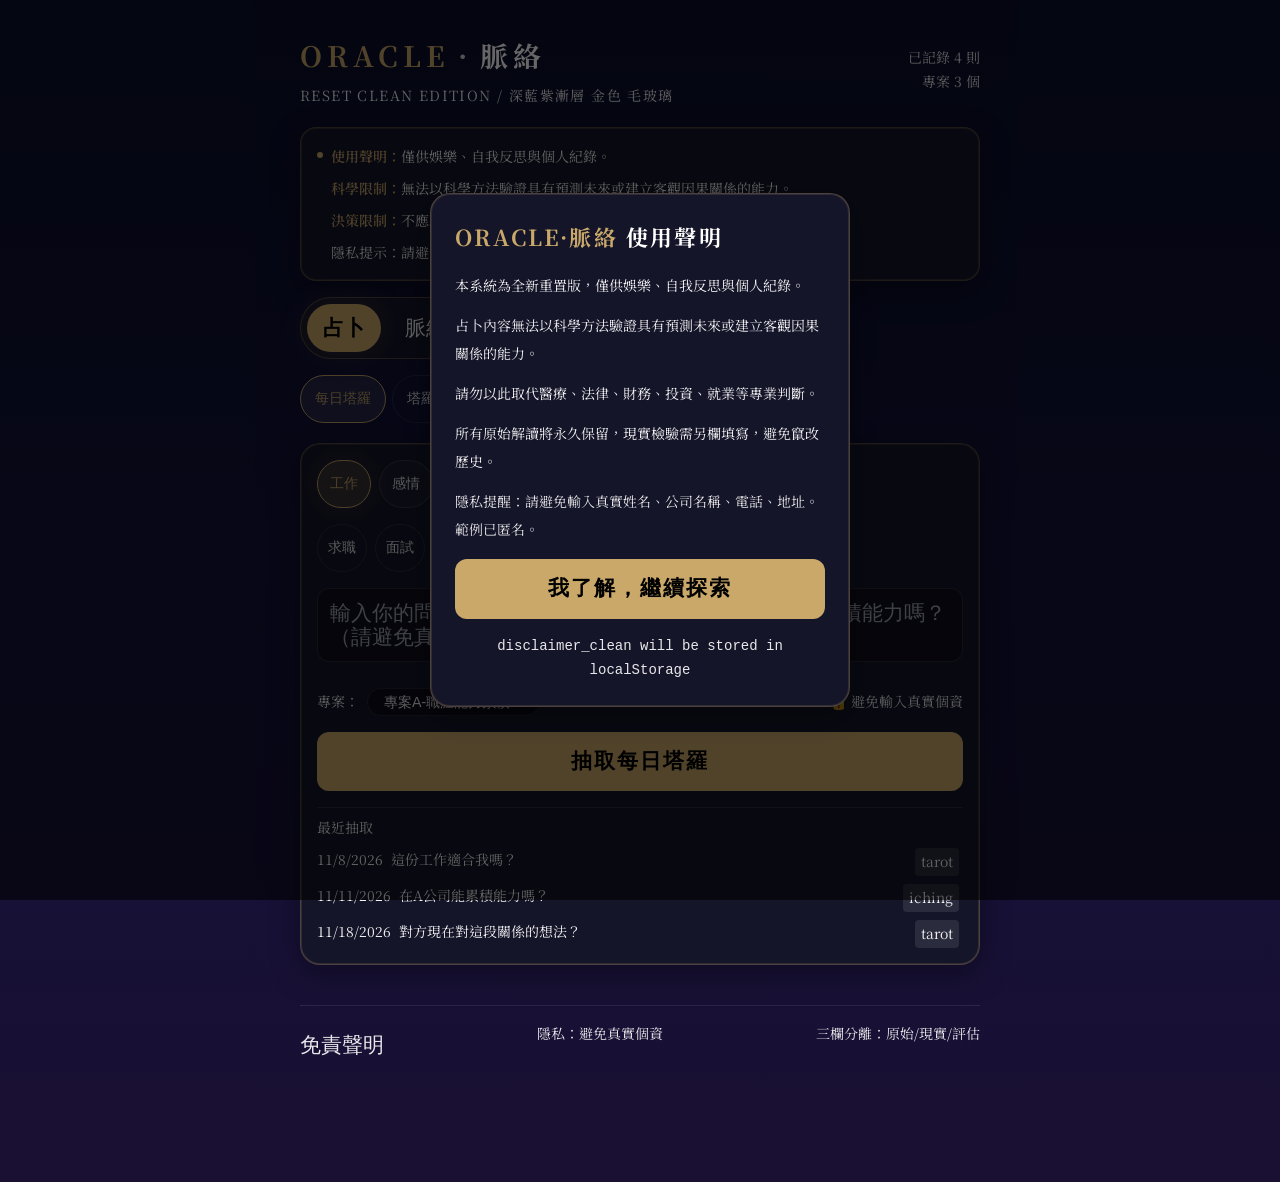
==== commit ac04e892: "fix: Oracle-Reset-Clean 字型改為 PingFang TC / Songti TC，對齊 yijing.html" ====
--- a/Oracle-Reset-Clean.html
+++ b/Oracle-Reset-Clean.html
@@ -4,7 +4,10 @@
   <meta charset="UTF-8">
   <meta name="viewport" content="width=device-width, initial-scale=1">
   <title>React Artifact</title>
-  <style>*,:after,:before{--tw-border-spacing-x:0;--tw-border-spacing-y:0;--tw-translate-x:0;--tw-translate-y:0;--tw-rotate:0;--tw-skew-x:0;--tw-skew-y:0;--tw-scale-x:1;--tw-scale-y:1;--tw-pan-x: ;--tw-pan-y: ;--tw-pinch-zoom: ;--tw-scroll-snap-strictness:proximity;--tw-gradient-from-position: ;--tw-gradient-via-position: ;--tw-gradient-to-position: ;--tw-ordinal: ;--tw-slashed-zero: ;--tw-numeric-figure: ;--tw-numeric-spacing: ;--tw-numeric-fraction: ;--tw-ring-inset: ;--tw-ring-offset-width:0px;--tw-ring-offset-color:#fff;--tw-ring-color:rgba(59,130,246,.5);--tw-ring-offset-shadow:0 0 #0000;--tw-ring-shadow:0 0 #0000;--tw-shadow:0 0 #0000;--tw-shadow-colored:0 0 #0000;--tw-blur: ;--tw-brightness: ;--tw-contrast: ;--tw-grayscale: ;--tw-hue-rotate: ;--tw-invert: ;--tw-saturate: ;--tw-sepia: ;--tw-drop-shadow: ;--tw-backdrop-blur: ;--tw-backdrop-brightness: ;--tw-backdrop-contrast: ;--tw-backdrop-grayscale: ;--tw-backdrop-hue-rotate: ;--tw-backdrop-invert: ;--tw-backdrop-opacity: ;--tw-backdrop-saturate: ;--tw-backdrop-sepia: ;--tw-contain-size: ;--tw-contain-layout: ;--tw-contain-paint: ;--tw-contain-style: }::backdrop{--tw-border-spacing-x:0;--tw-border-spacing-y:0;--tw-translate-x:0;--tw-translate-y:0;--tw-rotate:0;--tw-skew-x:0;--tw-skew-y:0;--tw-scale-x:1;--tw-scale-y:1;--tw-pan-x: ;--tw-pan-y: ;--tw-pinch-zoom: ;--tw-scroll-snap-strictness:proximity;--tw-gradient-from-position: ;--tw-gradient-via-position: ;--tw-gradient-to-position: ;--tw-ordinal: ;--tw-slashed-zero: ;--tw-numeric-figure: ;--tw-numeric-spacing: ;--tw-numeric-fraction: ;--tw-ring-inset: ;--tw-ring-offset-width:0px;--tw-ring-offset-color:#fff;--tw-ring-color:rgba(59,130,246,.5);--tw-ring-offset-shadow:0 0 #0000;--tw-ring-shadow:0 0 #0000;--tw-shadow:0 0 #0000;--tw-shadow-colored:0 0 #0000;--tw-blur: ;--tw-brightness: ;--tw-contrast: ;--tw-grayscale: ;--tw-hue-rotate: ;--tw-invert: ;--tw-saturate: ;--tw-sepia: ;--tw-drop-shadow: ;--tw-backdrop-blur: ;--tw-backdrop-brightness: ;--tw-backdrop-contrast: ;--tw-backdrop-grayscale: ;--tw-backdrop-hue-rotate: ;--tw-backdrop-invert: ;--tw-backdrop-opacity: ;--tw-backdrop-saturate: ;--tw-backdrop-sepia: ;--tw-contain-size: ;--tw-contain-layout: ;--tw-contain-paint: ;--tw-contain-style: }/*! tailwindcss v3.4.18 | MIT License | https://tailwindcss.com*/*,:after,:before{box-sizing:border-box;border:0 solid #e5e7eb}:after,:before{--tw-content:""}:host,html{line-height:1.5;-webkit-text-size-adjust:100%;-moz-tab-size:4;-o-tab-size:4;tab-size:4;font-family:ui-sans-serif,system-ui,sans-serif,Apple Color Emoji,Segoe UI Emoji,Segoe UI Symbol,Noto Color Emoji;font-feature-settings:normal;font-variation-settings:normal;-webkit-tap-highlight-color:transparent}body{line-height:inherit}hr{height:0;color:inherit;border-top-width:1px}abbr:where([title]){-webkit-text-decoration:underline dotted;text-decoration:underline dotted}h1,h2,h3,h4,h5,h6{font-size:inherit;font-weight:inherit}a{color:inherit;text-decoration:inherit}b,strong{font-weight:bolder}code,kbd,pre,samp{font-family:ui-monospace,SFMono-Regular,Menlo,Monaco,Consolas,Liberation Mono,Courier New,monospace;font-feature-settings:normal;font-variation-settings:normal;font-size:1em}small{font-size:80%}sub,sup{font-size:75%;line-height:0;position:relative;vertical-align:baseline}sub{bottom:-.25em}sup{top:-.5em}table{text-indent:0;border-color:inherit;border-collapse:collapse}button,input,optgroup,select,textarea{font-family:inherit;font-feature-settings:inherit;font-variation-settings:inherit;font-size:100%;font-weight:inherit;line-height:inherit;letter-spacing:inherit;color:inherit;margin:0;padding:0}button,select{text-transform:none}button,input:where([type=button]),input:where([type=reset]),input:where([type=submit]){-webkit-appearance:button;background-color:transparent;background-image:none}:-moz-focusring{outline:auto}:-moz-ui-invalid{box-shadow:none}progress{vertical-align:baseline}::-webkit-inner-spin-button,::-webkit-outer-spin-button{height:auto}[type=search]{-webkit-appearance:textfield;outline-offset:-2px}::-webkit-search-decoration{-webkit-appearance:none}::-webkit-file-upload-button{-webkit-appearance:button;font:inherit}summary{display:list-item}blockquote,dd,dl,figure,h1,h2,h3,h4,h5,h6,hr,p,pre{margin:0}fieldset{margin:0}fieldset,legend{padding:0}menu,ol,ul{list-style:none;margin:0;padding:0}dialog{padding:0}textarea{resize:vertical}input::-moz-placeholder,textarea::-moz-placeholder{opacity:1;color:#9ca3af}input::placeholder,textarea::placeholder{opacity:1;color:#9ca3af}[role=button],button{cursor:pointer}:disabled{cursor:default}audio,canvas,embed,iframe,img,object,svg,video{display:block;vertical-align:middle}img,video{max-width:100%;height:auto}[hidden]:where(:not([hidden=until-found])){display:none}.fixed{position:fixed}.absolute{position:absolute}.relative{position:relative}.sticky{position:sticky}.inset-0{inset:0}.bottom-2{bottom:.5rem}.bottom-6{bottom:1.5rem}.left-1\/2{left:50%}.left-3{left:.75rem}.left-\[-26px\]{left:-26px}.top-2{top:.5rem}.top-3{top:.75rem}.z-20{z-index:20}.z-50{z-index:50}.mx-auto{margin-left:auto;margin-right:auto}.mb-1{margin-bottom:.25rem}.mb-2{margin-bottom:.5rem}.mb-4{margin-bottom:1rem}.mb-5{margin-bottom:1.25rem}.ml-auto{margin-left:auto}.mt-1{margin-top:.25rem}.mt-10{margin-top:2.5rem}.mt-2{margin-top:.5rem}.mt-3{margin-top:.75rem}.mt-auto{margin-top:auto}.line-clamp-2{overflow:hidden;display:-webkit-box;-webkit-box-orient:vertical;-webkit-line-clamp:2}.block{display:block}.flex{display:flex}.grid{display:grid}.hidden{display:none}.h-1\.5{height:.375rem}.h-2{height:.5rem}.h-3{height:.75rem}.h-\[6px\]{height:6px}.h-\[72px\]{height:72px}.max-h-\[220px\]{max-height:220px}.min-h-\[180px\]{min-height:180px}.min-h-\[86px\]{min-height:86px}.min-h-screen{min-height:100vh}.w-1\.5{width:.375rem}.w-2{width:.5rem}.w-3{width:.75rem}.w-6{width:1.5rem}.w-\[2px\]{width:2px}.w-\[32px\]{width:32px}.w-\[48px\]{width:48px}.w-\[72px\]{width:72px}.w-\[84px\]{width:84px}.w-fit{width:-moz-fit-content;width:fit-content}.w-full{width:100%}.max-w-\[420px\]{max-width:420px}.max-w-\[720px\]{max-width:720px}.flex-1{flex:1 1 0%}.shrink-0{flex-shrink:0}.-translate-x-1\/2{--tw-translate-x:-50%}.-translate-x-1\/2,.transform{transform:translate(var(--tw-translate-x),var(--tw-translate-y)) rotate(var(--tw-rotate)) skewX(var(--tw-skew-x)) skewY(var(--tw-skew-y)) scaleX(var(--tw-scale-x)) scaleY(var(--tw-scale-y))}@keyframes pulse{50%{opacity:.5}}.animate-\[pulse_0\.5s\]{animation:pulse .5s}.resize-none{resize:none}.grid-cols-1{grid-template-columns:repeat(1,minmax(0,1fr))}.grid-cols-3{grid-template-columns:repeat(3,minmax(0,1fr))}.flex-col{flex-direction:column}.flex-col-reverse{flex-direction:column-reverse}.flex-wrap{flex-wrap:wrap}.items-start{align-items:flex-start}.items-center{align-items:center}.justify-center{justify-content:center}.justify-between{justify-content:space-between}.gap-1{gap:.25rem}.gap-1\.5{gap:.375rem}.gap-2{gap:.5rem}.gap-3{gap:.75rem}.space-y-1\.5>:not([hidden])~:not([hidden]){--tw-space-y-reverse:0;margin-top:calc(.375rem*(1 - var(--tw-space-y-reverse)));margin-bottom:calc(.375rem*var(--tw-space-y-reverse))}.space-y-2>:not([hidden])~:not([hidden]){--tw-space-y-reverse:0;margin-top:calc(.5rem*(1 - var(--tw-space-y-reverse)));margin-bottom:calc(.5rem*var(--tw-space-y-reverse))}.space-y-3>:not([hidden])~:not([hidden]){--tw-space-y-reverse:0;margin-top:calc(.75rem*(1 - var(--tw-space-y-reverse)));margin-bottom:calc(.75rem*var(--tw-space-y-reverse))}.space-y-4>:not([hidden])~:not([hidden]){--tw-space-y-reverse:0;margin-top:calc(1rem*(1 - var(--tw-space-y-reverse)));margin-bottom:calc(1rem*var(--tw-space-y-reverse))}.overflow-auto{overflow:auto}.overflow-x-auto{overflow-x:auto}.truncate{overflow:hidden;text-overflow:ellipsis}.truncate,.whitespace-nowrap{white-space:nowrap}.whitespace-pre-wrap{white-space:pre-wrap}.break-words{overflow-wrap:break-word}.rounded{border-radius:.25rem}.rounded-\[14px\]{border-radius:14px}.rounded-\[16px\]{border-radius:16px}.rounded-\[18px\]{border-radius:18px}.rounded-\[20px\]{border-radius:20px}.rounded-full{border-radius:9999px}.rounded-lg{border-radius:.5rem}.rounded-xl{border-radius:.75rem}.border{border-width:1px}.border-2{border-width:2px}.border-t{border-top-width:1px}.border-\[\#0a0e2a\]{--tw-border-opacity:1;border-color:rgb(10 14 42/var(--tw-border-opacity,1))}.border-\[\#c9a86a\]{--tw-border-opacity:1;border-color:rgb(201 168 106/var(--tw-border-opacity,1))}.border-\[\#c9a86a\]\/20{border-color:hsla(39,47%,60%,.2)}.border-\[\#c9a86a\]\/30{border-color:hsla(39,47%,60%,.3)}.border-\[\#c9a86a\]\/40{border-color:hsla(39,47%,60%,.4)}.border-\[\#c9a86a\]\/60{border-color:hsla(39,47%,60%,.6)}.border-blue-500\/30{border-color:rgba(59,130,246,.3)}.border-emerald-500\/30{border-color:rgba(16,185,129,.3)}.border-gray-500\/30{border-color:hsla(220,9%,46%,.3)}.border-red-400\/30{border-color:hsla(0,91%,71%,.3)}.border-red-500\/30{border-color:rgba(239,68,68,.3)}.border-white\/10{border-color:hsla(0,0%,100%,.1)}.border-white\/5{border-color:hsla(0,0%,100%,.05)}.border-yellow-500\/30{border-color:rgba(234,179,8,.3)}.bg-\[\#c9a86a\]{--tw-bg-opacity:1;background-color:rgb(201 168 106/var(--tw-bg-opacity,1))}.bg-\[\#c9a86a\]\/10{background-color:hsla(39,47%,60%,.1)}.bg-\[\#c9a86a\]\/15{background-color:hsla(39,47%,60%,.15)}.bg-\[\#c9a86a\]\/20{background-color:hsla(39,47%,60%,.2)}.bg-black\/30{background-color:rgba(0,0,0,.3)}.bg-black\/40{background-color:rgba(0,0,0,.4)}.bg-black\/50{background-color:rgba(0,0,0,.5)}.bg-black\/60{background-color:rgba(0,0,0,.6)}.bg-blue-400{--tw-bg-opacity:1;background-color:rgb(96 165 250/var(--tw-bg-opacity,1))}.bg-blue-500\/10{background-color:rgba(59,130,246,.1)}.bg-emerald-400{--tw-bg-opacity:1;background-color:rgb(52 211 153/var(--tw-bg-opacity,1))}.bg-emerald-500\/10{background-color:rgba(16,185,129,.1)}.bg-gray-400{--tw-bg-opacity:1;background-color:rgb(156 163 175/var(--tw-bg-opacity,1))}.bg-gray-500\/10{background-color:hsla(220,9%,46%,.1)}.bg-red-400{--tw-bg-opacity:1;background-color:rgb(248 113 113/var(--tw-bg-opacity,1))}.bg-red-500\/10{background-color:rgba(239,68,68,.1)}.bg-red-500\/20{background-color:rgba(239,68,68,.2)}.bg-white\/10{background-color:hsla(0,0%,100%,.1)}.bg-white\/30{background-color:hsla(0,0%,100%,.3)}.bg-white\/5{background-color:hsla(0,0%,100%,.05)}.bg-white\/70{background-color:hsla(0,0%,100%,.7)}.bg-white\/\[0\.03\]{background-color:hsla(0,0%,100%,.03)}.bg-white\/\[0\.04\]{background-color:hsla(0,0%,100%,.04)}.bg-yellow-400{--tw-bg-opacity:1;background-color:rgb(250 204 21/var(--tw-bg-opacity,1))}.bg-yellow-500\/10{background-color:rgba(234,179,8,.1)}.bg-gradient-to-br{background-image:linear-gradient(to bottom right,var(--tw-gradient-stops))}.from-\[\#c9a86a\]\/30{--tw-gradient-from:hsla(39,47%,60%,.3) var(--tw-gradient-from-position);--tw-gradient-to:hsla(39,47%,60%,0) var(--tw-gradient-to-position);--tw-gradient-stops:var(--tw-gradient-from),var(--tw-gradient-to)}.from-amber-500\/20{--tw-gradient-from:rgba(245,158,11,.2) var(--tw-gradient-from-position);--tw-gradient-to:rgba(245,158,11,0) var(--tw-gradient-to-position);--tw-gradient-stops:var(--tw-gradient-from),var(--tw-gradient-to)}.from-cyan-500\/20{--tw-gradient-from:rgba(6,182,212,.2) var(--tw-gradient-from-position);--tw-gradient-to:rgba(6,182,212,0) var(--tw-gradient-to-position);--tw-gradient-stops:var(--tw-gradient-from),var(--tw-gradient-to)}.from-pink-500\/20{--tw-gradient-from:rgba(236,72,153,.2) var(--tw-gradient-from-position);--tw-gradient-to:rgba(236,72,153,0) var(--tw-gradient-to-position);--tw-gradient-stops:var(--tw-gradient-from),var(--tw-gradient-to)}.from-violet-500\/20{--tw-gradient-from:rgba(139,92,246,.2) var(--tw-gradient-from-position);--tw-gradient-to:rgba(139,92,246,0) var(--tw-gradient-to-position);--tw-gradient-stops:var(--tw-gradient-from),var(--tw-gradient-to)}.to-\[\#8a6a2a\]\/30{--tw-gradient-to:rgba(138,106,42,.3) var(--tw-gradient-to-position)}.to-blue-500\/20{--tw-gradient-to:rgba(59,130,246,.2) var(--tw-gradient-to-position)}.to-purple-500\/20{--tw-gradient-to:rgba(168,85,247,.2) var(--tw-gradient-to-position)}.to-rose-500\/20{--tw-gradient-to:rgba(244,63,94,.2) var(--tw-gradient-to-position)}.to-yellow-500\/20{--tw-gradient-to:rgba(234,179,8,.2) var(--tw-gradient-to-position)}.p-1\.5{padding:.375rem}.p-2{padding:.5rem}.p-2\.5{padding:.625rem}.p-3{padding:.75rem}.p-4{padding:1rem}.p-6{padding:1.5rem}.px-1\.5{padding-left:.375rem;padding-right:.375rem}.px-2{padding-left:.5rem;padding-right:.5rem}.px-2\.5{padding-left:.625rem;padding-right:.625rem}.px-3{padding-left:.75rem;padding-right:.75rem}.px-3\.5{padding-left:.875rem;padding-right:.875rem}.px-4{padding-left:1rem;padding-right:1rem}.px-5{padding-left:1.25rem;padding-right:1.25rem}.py-0\.5{padding-top:.125rem;padding-bottom:.125rem}.py-1{padding-top:.25rem;padding-bottom:.25rem}.py-1\.5{padding-top:.375rem;padding-bottom:.375rem}.py-10{padding-top:2.5rem;padding-bottom:2.5rem}.py-2{padding-top:.5rem;padding-bottom:.5rem}.py-2\.5{padding-top:.625rem;padding-bottom:.625rem}.py-3{padding-top:.75rem;padding-bottom:.75rem}.py-4{padding-top:1rem;padding-bottom:1rem}.py-6{padding-top:1.5rem;padding-bottom:1.5rem}.pb-1{padding-bottom:.25rem}.pb-28{padding-bottom:7rem}.pl-8{padding-left:2rem}.pr-1{padding-right:.25rem}.pt-2{padding-top:.5rem}.pt-3{padding-top:.75rem}.pt-4{padding-top:1rem}.pt-8{padding-top:2rem}.text-left{text-align:left}.text-center{text-align:center}.text-right{text-align:right}.text-\[10px\]{font-size:20px}.text-\[11px\]{font-size:20px}.text-\[12px\]{font-size:20px}.text-\[13px\]{font-size:21px}.text-\[14px\]{font-size:20px}.text-\[15px\]{font-size:21px}.text-\[16px\]{font-size:22px}.text-\[18px\]{font-size:24px}.text-\[22px\]{font-size:28px}.font-bold{font-weight:700}.font-normal{font-weight:400}.font-semibold{font-weight:600}.leading-5{line-height:1.25rem}.leading-6{line-height:1.5rem}.leading-7{line-height:1.75rem}.tracking-\[0\.18em\]{letter-spacing:.18em}.tracking-widest{letter-spacing:.1em}.text-\[\#c9a86a\]{--tw-text-opacity:1;color:rgb(201 168 106/var(--tw-text-opacity,1))}.text-black{--tw-text-opacity:1;color:rgb(0 0 0/var(--tw-text-opacity,1))}.text-red-200{--tw-text-opacity:1;color:rgb(254 202 202/var(--tw-text-opacity,1))}.text-red-300{--tw-text-opacity:1;color:rgb(252 165 165/var(--tw-text-opacity,1))}.text-white{--tw-text-opacity:1;color:rgb(255 255 255/var(--tw-text-opacity,1))}.text-white\/50{color:hsla(0,0%,100%,.9)}.text-white\/60{color:hsla(0,0%,100%,.9)}.text-white\/70{color:hsla(0,0%,100%,.92)}.antialiased{-webkit-font-smoothing:antialiased;-moz-osx-font-smoothing:grayscale}.opacity-30{opacity:.3}.opacity-40{opacity:.9}.opacity-50{opacity:.9}.opacity-60{opacity:.6}.opacity-70{opacity:.7}.opacity-80{opacity:.8}.opacity-90{opacity:.9}.shadow-lg{--tw-shadow:0 10px 15px -3px rgba(0,0,0,.1),0 4px 6px -4px rgba(0,0,0,.1);--tw-shadow-colored:0 10px 15px -3px var(--tw-shadow-color),0 4px 6px -4px var(--tw-shadow-color);box-shadow:var(--tw-ring-offset-shadow,0 0 #0000),var(--tw-ring-shadow,0 0 #0000),var(--tw-shadow)}.outline-none{outline:2px solid transparent;outline-offset:2px}.blur{--tw-blur:blur(8px)}.blur,.filter{filter:var(--tw-blur) var(--tw-brightness) var(--tw-contrast) var(--tw-grayscale) var(--tw-hue-rotate) var(--tw-invert) var(--tw-saturate) var(--tw-sepia) var(--tw-drop-shadow)}.{--tw-backdrop-blur:blur(4px)}.,.backdrop-filter{backdrop-filter:var(--tw-backdrop-blur) var(--tw-backdrop-brightness) var(--tw-backdrop-contrast) var(--tw-backdrop-grayscale) var(--tw-backdrop-hue-rotate) var(--tw-backdrop-invert) var(--tw-backdrop-opacity) var(--tw-backdrop-saturate) var(--tw-backdrop-sepia)}.transition{transition-property:color,background-color,border-color,text-decoration-color,fill,stroke,opacity,box-shadow,transform,filter,backdrop-filter;transition-timing-function:cubic-bezier(.4,0,.2,1);transition-duration:.15s}#root,body,html{min-height:100%}body{margin:0;font-family:Inter,ui-sans-serif,system-ui,-apple-system,BlinkMacSystemFont,Segoe UI,sans-serif}[role=button]:not([aria-disabled=true]),button:not(:disabled),label[for],select:not(:disabled),summary{cursor:pointer}.selection\:bg-\[\#c9a86a\]\/30 ::-moz-selection{background-color:hsla(39,47%,60%,.3)}.selection\:bg-\[\#c9a86a\]\/30 ::selection{background-color:hsla(39,47%,60%,.3)}.selection\:bg-\[\#c9a86a\]\/30::-moz-selection{background-color:hsla(39,47%,60%,.3)}.selection\:bg-\[\#c9a86a\]\/30::selection{background-color:hsla(39,47%,60%,.3)}.hover\:border-white\/20:hover{border-color:hsla(0,0%,100%,.2)}.hover\:bg-\[\#c9a86a\]\/30:hover{background-color:hsla(39,47%,60%,.3)}.hover\:bg-\[\#d9b87a\]:hover{--tw-bg-opacity:1;background-color:rgb(217 184 122/var(--tw-bg-opacity,1))}.hover\:bg-white\/10:hover{background-color:hsla(0,0%,100%,.1)}.hover\:bg-white\/15:hover{background-color:hsla(0,0%,100%,.15)}.hover\:text-white:hover{--tw-text-opacity:1;color:rgb(255 255 255/var(--tw-text-opacity,1))}.focus\:border-\[\#c9a86a\]\/50:focus{border-color:hsla(39,47%,60%,.5)}.disabled\:opacity-50:disabled{opacity:.5}@media (min-width:768px){.md\:grid-cols-2{grid-template-columns:repeat(2,minmax(0,1fr))}}/* 可讀性修復 v4 */
+  <style>*,:after,:before{--tw-border-spacing-x:0;--tw-border-spacing-y:0;--tw-translate-x:0;--tw-translate-y:0;--tw-rotate:0;--tw-skew-x:0;--tw-skew-y:0;--tw-scale-x:1;--tw-scale-y:1;--tw-pan-x: ;--tw-pan-y: ;--tw-pinch-zoom: ;--tw-scroll-snap-strictness:proximity;--tw-gradient-from-position: ;--tw-gradient-via-position: ;--tw-gradient-to-position: ;--tw-ordinal: ;--tw-slashed-zero: ;--tw-numeric-figure: ;--tw-numeric-spacing: ;--tw-numeric-fraction: ;--tw-ring-inset: ;--tw-ring-offset-width:0px;--tw-ring-offset-color:#fff;--tw-ring-color:rgba(59,130,246,.5);--tw-ring-offset-shadow:0 0 #0000;--tw-ring-shadow:0 0 #0000;--tw-shadow:0 0 #0000;--tw-shadow-colored:0 0 #0000;--tw-blur: ;--tw-brightness: ;--tw-contrast: ;--tw-grayscale: ;--tw-hue-rotate: ;--tw-invert: ;--tw-saturate: ;--tw-sepia: ;--tw-drop-shadow: ;--tw-backdrop-blur: ;--tw-backdrop-brightness: ;--tw-backdrop-contrast: ;--tw-backdrop-grayscale: ;--tw-backdrop-hue-rotate: ;--tw-backdrop-invert: ;--tw-backdrop-opacity: ;--tw-backdrop-saturate: ;--tw-backdrop-sepia: ;--tw-contain-size: ;--tw-contain-layout: ;--tw-contain-paint: ;--tw-contain-style: }::backdrop{--tw-border-spacing-x:0;--tw-border-spacing-y:0;--tw-translate-x:0;--tw-translate-y:0;--tw-rotate:0;--tw-skew-x:0;--tw-skew-y:0;--tw-scale-x:1;--tw-scale-y:1;--tw-pan-x: ;--tw-pan-y: ;--tw-pinch-zoom: ;--tw-scroll-snap-strictness:proximity;--tw-gradient-from-position: ;--tw-gradient-via-position: ;--tw-gradient-to-position: ;--tw-ordinal: ;--tw-slashed-zero: ;--tw-numeric-figure: ;--tw-numeric-spacing: ;--tw-numeric-fraction: ;--tw-ring-inset: ;--tw-ring-offset-width:0px;--tw-ring-offset-color:#fff;--tw-ring-color:rgba(59,130,246,.5);--tw-ring-offset-shadow:0 0 #0000;--tw-ring-shadow:0 0 #0000;--tw-shadow:0 0 #0000;--tw-shadow-colored:0 0 #0000;--tw-blur: ;--tw-brightness: ;--tw-contrast: ;--tw-grayscale: ;--tw-hue-rotate: ;--tw-invert: ;--tw-saturate: ;--tw-sepia: ;--tw-drop-shadow: ;--tw-backdrop-blur: ;--tw-backdrop-brightness: ;--tw-backdrop-contrast: ;--tw-backdrop-grayscale: ;--tw-backdrop-hue-rotate: ;--tw-backdrop-invert: ;--tw-backdrop-opacity: ;--tw-backdrop-saturate: ;--tw-backdrop-sepia: ;--tw-contain-size: ;--tw-contain-layout: ;--tw-contain-paint: ;--tw-contain-style: }/*! tailwindcss v3.4.18 | MIT License | https://tailwindcss.com*/*,:after,:before{box-sizing:border-box;border:0 solid #e5e7eb}:after,:before{--tw-content:""}:host,html{line-height:1.5;-webkit-text-size-adjust:100%;-moz-tab-size:4;-o-tab-size:4;tab-size:4;font-family:ui-sans-serif,system-ui,sans-serif,Apple Color Emoji,Segoe UI Emoji,Segoe UI Symbol,Noto Color Emoji;font-feature-settings:normal;font-variation-settings:normal;-webkit-tap-highlight-color:transparent}body{line-height:inherit}hr{height:0;color:inherit;border-top-width:1px}abbr:where([title]){-webkit-text-decoration:underline dotted;text-decoration:underline dotted}h1,h2,h3,h4,h5,h6{font-size:inherit;font-weight:inherit}a{color:inherit;text-decoration:inherit}b,strong{font-weight:bolder}code,kbd,pre,samp{font-family:ui-monospace,SFMono-Regular,Menlo,Monaco,Consolas,Liberation Mono,Courier New,monospace;font-feature-settings:normal;font-variation-settings:normal;font-size:1em}small{font-size:80%}sub,sup{font-size:75%;line-height:0;position:relative;vertical-align:baseline}sub{bottom:-.25em}sup{top:-.5em}table{text-indent:0;border-color:inherit;border-collapse:collapse}button,input,optgroup,select,textarea{font-family:inherit;font-feature-settings:inherit;font-variation-settings:inherit;font-size:100%;font-weight:inherit;line-height:inherit;letter-spacing:inherit;color:inherit;margin:0;padding:0}button,select{text-transform:none}button,input:where([type=button]),input:where([type=reset]),input:where([type=submit]){-webkit-appearance:button;background-color:transparent;background-image:none}:-moz-focusring{outline:auto}:-moz-ui-invalid{box-shadow:none}progress{vertical-align:baseline}::-webkit-inner-spin-button,::-webkit-outer-spin-button{height:auto}[type=search]{-webkit-appearance:textfield;outline-offset:-2px}::-webkit-search-decoration{-webkit-appearance:none}::-webkit-file-upload-button{-webkit-appearance:button;font:inherit}summary{display:list-item}blockquote,dd,dl,figure,h1,h2,h3,h4,h5,h6,hr,p,pre{margin:0}fieldset{margin:0}fieldset,legend{padding:0}menu,ol,ul{list-style:none;margin:0;padding:0}dialog{padding:0}textarea{resize:vertical}input::-moz-placeholder,textarea::-moz-placeholder{opacity:1;color:#9ca3af}input::placeholder,textarea::placeholder{opacity:1;color:#9ca3af}[role=button],button{cursor:pointer}:disabled{cursor:default}audio,canvas,embed,iframe,img,object,svg,video{display:block;vertical-align:middle}img,video{max-width:100%;height:auto}[hidden]:where(:not([hidden=until-found])){display:none}.fixed{position:fixed}.absolute{position:absolute}.relative{position:relative}.sticky{position:sticky}.inset-0{inset:0}.bottom-2{bottom:.5rem}.bottom-6{bottom:1.5rem}.left-1\/2{left:50%}.left-3{left:.75rem}.left-\[-26px\]{left:-26px}.top-2{top:.5rem}.top-3{top:.75rem}.z-20{z-index:20}.z-50{z-index:50}.mx-auto{margin-left:auto;margin-right:auto}.mb-1{margin-bottom:.25rem}.mb-2{margin-bottom:.5rem}.mb-4{margin-bottom:1rem}.mb-5{margin-bottom:1.25rem}.ml-auto{margin-left:auto}.mt-1{margin-top:.25rem}.mt-10{margin-top:2.5rem}.mt-2{margin-top:.5rem}.mt-3{margin-top:.75rem}.mt-auto{margin-top:auto}.line-clamp-2{overflow:hidden;display:-webkit-box;-webkit-box-orient:vertical;-webkit-line-clamp:2}.block{display:block}.flex{display:flex}.grid{display:grid}.hidden{display:none}.h-1\.5{height:.375rem}.h-2{height:.5rem}.h-3{height:.75rem}.h-\[6px\]{height:6px}.h-\[72px\]{height:72px}.max-h-\[220px\]{max-height:220px}.min-h-\[180px\]{min-height:180px}.min-h-\[86px\]{min-height:86px}.min-h-screen{min-height:100vh}.w-1\.5{width:.375rem}.w-2{width:.5rem}.w-3{width:.75rem}.w-6{width:1.5rem}.w-\[2px\]{width:2px}.w-\[32px\]{width:32px}.w-\[48px\]{width:48px}.w-\[72px\]{width:72px}.w-\[84px\]{width:84px}.w-fit{width:-moz-fit-content;width:fit-content}.w-full{width:100%}.max-w-\[420px\]{max-width:420px}.max-w-\[720px\]{max-width:720px}.flex-1{flex:1 1 0%}.shrink-0{flex-shrink:0}.-translate-x-1\/2{--tw-translate-x:-50%}.-translate-x-1\/2,.transform{transform:translate(var(--tw-translate-x),var(--tw-translate-y)) rotate(var(--tw-rotate)) skewX(var(--tw-skew-x)) skewY(var(--tw-skew-y)) scaleX(var(--tw-scale-x)) scaleY(var(--tw-scale-y))}@keyframes pulse{50%{opacity:.5}}.animate-\[pulse_0\.5s\]{animation:pulse .5s}.resize-none{resize:none}.grid-cols-1{grid-template-columns:repeat(1,minmax(0,1fr))}.grid-cols-3{grid-template-columns:repeat(3,minmax(0,1fr))}.flex-col{flex-direction:column}.flex-col-reverse{flex-direction:column-reverse}.flex-wrap{flex-wrap:wrap}.items-start{align-items:flex-start}.items-center{align-items:center}.justify-center{justify-content:center}.justify-between{justify-content:space-between}.gap-1{gap:.25rem}.gap-1\.5{gap:.375rem}.gap-2{gap:.5rem}.gap-3{gap:.75rem}.space-y-1\.5>:not([hidden])~:not([hidden]){--tw-space-y-reverse:0;margin-top:calc(.375rem*(1 - var(--tw-space-y-reverse)));margin-bottom:calc(.375rem*var(--tw-space-y-reverse))}.space-y-2>:not([hidden])~:not([hidden]){--tw-space-y-reverse:0;margin-top:calc(.5rem*(1 - var(--tw-space-y-reverse)));margin-bottom:calc(.5rem*var(--tw-space-y-reverse))}.space-y-3>:not([hidden])~:not([hidden]){--tw-space-y-reverse:0;margin-top:calc(.75rem*(1 - var(--tw-space-y-reverse)));margin-bottom:calc(.75rem*var(--tw-space-y-reverse))}.space-y-4>:not([hidden])~:not([hidden]){--tw-space-y-reverse:0;margin-top:calc(1rem*(1 - var(--tw-space-y-reverse)));margin-bottom:calc(1rem*var(--tw-space-y-reverse))}.overflow-auto{overflow:auto}.overflow-x-auto{overflow-x:auto}.truncate{overflow:hidden;text-overflow:ellipsis}.truncate,.whitespace-nowrap{white-space:nowrap}.whitespace-pre-wrap{white-space:pre-wrap}.break-words{overflow-wrap:break-word}.rounded{border-radius:.25rem}.rounded-\[14px\]{border-radius:14px}.rounded-\[16px\]{border-radius:16px}.rounded-\[18px\]{border-radius:18px}.rounded-\[20px\]{border-radius:20px}.rounded-full{border-radius:9999px}.rounded-lg{border-radius:.5rem}.rounded-xl{border-radius:.75rem}.border{border-width:1px}.border-2{border-width:2px}.border-t{border-top-width:1px}.border-\[\#0a0e2a\]{--tw-border-opacity:1;border-color:rgb(10 14 42/var(--tw-border-opacity,1))}.border-\[\#c9a86a\]{--tw-border-opacity:1;border-color:rgb(201 168 106/var(--tw-border-opacity,1))}.border-\[\#c9a86a\]\/20{border-color:hsla(39,47%,60%,.2)}.border-\[\#c9a86a\]\/30{border-color:hsla(39,47%,60%,.3)}.border-\[\#c9a86a\]\/40{border-color:hsla(39,47%,60%,.4)}.border-\[\#c9a86a\]\/60{border-color:hsla(39,47%,60%,.6)}.border-blue-500\/30{border-color:rgba(59,130,246,.3)}.border-emerald-500\/30{border-color:rgba(16,185,129,.3)}.border-gray-500\/30{border-color:hsla(220,9%,46%,.3)}.border-red-400\/30{border-color:hsla(0,91%,71%,.3)}.border-red-500\/30{border-color:rgba(239,68,68,.3)}.border-white\/10{border-color:hsla(0,0%,100%,.1)}.border-white\/5{border-color:hsla(0,0%,100%,.05)}.border-yellow-500\/30{border-color:rgba(234,179,8,.3)}.bg-\[\#c9a86a\]{--tw-bg-opacity:1;background-color:rgb(201 168 106/var(--tw-bg-opacity,1))}.bg-\[\#c9a86a\]\/10{background-color:hsla(39,47%,60%,.1)}.bg-\[\#c9a86a\]\/15{background-color:hsla(39,47%,60%,.15)}.bg-\[\#c9a86a\]\/20{background-color:hsla(39,47%,60%,.2)}.bg-black\/30{background-color:rgba(0,0,0,.3)}.bg-black\/40{background-color:rgba(0,0,0,.4)}.bg-black\/50{background-color:rgba(0,0,0,.5)}.bg-black\/60{background-color:rgba(0,0,0,.6)}.bg-blue-400{--tw-bg-opacity:1;background-color:rgb(96 165 250/var(--tw-bg-opacity,1))}.bg-blue-500\/10{background-color:rgba(59,130,246,.1)}.bg-emerald-400{--tw-bg-opacity:1;background-color:rgb(52 211 153/var(--tw-bg-opacity,1))}.bg-emerald-500\/10{background-color:rgba(16,185,129,.1)}.bg-gray-400{--tw-bg-opacity:1;background-color:rgb(156 163 175/var(--tw-bg-opacity,1))}.bg-gray-500\/10{background-color:hsla(220,9%,46%,.1)}.bg-red-400{--tw-bg-opacity:1;background-color:rgb(248 113 113/var(--tw-bg-opacity,1))}.bg-red-500\/10{background-color:rgba(239,68,68,.1)}.bg-red-500\/20{background-color:rgba(239,68,68,.2)}.bg-white\/10{background-color:hsla(0,0%,100%,.1)}.bg-white\/30{background-color:hsla(0,0%,100%,.3)}.bg-white\/5{background-color:hsla(0,0%,100%,.05)}.bg-white\/70{background-color:hsla(0,0%,100%,.7)}.bg-white\/\[0\.03\]{background-color:hsla(0,0%,100%,.03)}.bg-white\/\[0\.04\]{background-color:hsla(0,0%,100%,.04)}.bg-yellow-400{--tw-bg-opacity:1;background-color:rgb(250 204 21/var(--tw-bg-opacity,1))}.bg-yellow-500\/10{background-color:rgba(234,179,8,.1)}.bg-gradient-to-br{background-image:linear-gradient(to bottom right,var(--tw-gradient-stops))}.from-\[\#c9a86a\]\/30{--tw-gradient-from:hsla(39,47%,60%,.3) var(--tw-gradient-from-position);--tw-gradient-to:hsla(39,47%,60%,0) var(--tw-gradient-to-position);--tw-gradient-stops:var(--tw-gradient-from),var(--tw-gradient-to)}.from-amber-500\/20{--tw-gradient-from:rgba(245,158,11,.2) var(--tw-gradient-from-position);--tw-gradient-to:rgba(245,158,11,0) var(--tw-gradient-to-position);--tw-gradient-stops:var(--tw-gradient-from),var(--tw-gradient-to)}.from-cyan-500\/20{--tw-gradient-from:rgba(6,182,212,.2) var(--tw-gradient-from-position);--tw-gradient-to:rgba(6,182,212,0) var(--tw-gradient-to-position);--tw-gradient-stops:var(--tw-gradient-from),var(--tw-gradient-to)}.from-pink-500\/20{--tw-gradient-from:rgba(236,72,153,.2) var(--tw-gradient-from-position);--tw-gradient-to:rgba(236,72,153,0) var(--tw-gradient-to-position);--tw-gradient-stops:var(--tw-gradient-from),var(--tw-gradient-to)}.from-violet-500\/20{--tw-gradient-from:rgba(139,92,246,.2) var(--tw-gradient-from-position);--tw-gradient-to:rgba(139,92,246,0) var(--tw-gradient-to-position);--tw-gradient-stops:var(--tw-gradient-from),var(--tw-gradient-to)}.to-\[\#8a6a2a\]\/30{--tw-gradient-to:rgba(138,106,42,.3) var(--tw-gradient-to-position)}.to-blue-500\/20{--tw-gradient-to:rgba(59,130,246,.2) var(--tw-gradient-to-position)}.to-purple-500\/20{--tw-gradient-to:rgba(168,85,247,.2) var(--tw-gradient-to-position)}.to-rose-500\/20{--tw-gradient-to:rgba(244,63,94,.2) var(--tw-gradient-to-position)}.to-yellow-500\/20{--tw-gradient-to:rgba(234,179,8,.2) var(--tw-gradient-to-position)}.p-1\.5{padding:.375rem}.p-2{padding:.5rem}.p-2\.5{padding:.625rem}.p-3{padding:.75rem}.p-4{padding:1rem}.p-6{padding:1.5rem}.px-1\.5{padding-left:.375rem;padding-right:.375rem}.px-2{padding-left:.5rem;padding-right:.5rem}.px-2\.5{padding-left:.625rem;padding-right:.625rem}.px-3{padding-left:.75rem;padding-right:.75rem}.px-3\.5{padding-left:.875rem;padding-right:.875rem}.px-4{padding-left:1rem;padding-right:1rem}.px-5{padding-left:1.25rem;padding-right:1.25rem}.py-0\.5{padding-top:.125rem;padding-bottom:.125rem}.py-1{padding-top:.25rem;padding-bottom:.25rem}.py-1\.5{padding-top:.375rem;padding-bottom:.375rem}.py-10{padding-top:2.5rem;padding-bottom:2.5rem}.py-2{padding-top:.5rem;padding-bottom:.5rem}.py-2\.5{padding-top:.625rem;padding-bottom:.625rem}.py-3{padding-top:.75rem;padding-bottom:.75rem}.py-4{padding-top:1rem;padding-bottom:1rem}.py-6{padding-top:1.5rem;padding-bottom:1.5rem}.pb-1{padding-bottom:.25rem}.pb-28{padding-bottom:7rem}.pl-8{padding-left:2rem}.pr-1{padding-right:.25rem}.pt-2{padding-top:.5rem}.pt-3{padding-top:.75rem}.pt-4{padding-top:1rem}.pt-8{padding-top:2rem}.text-left{text-align:left}.text-center{text-align:center}.text-right{text-align:right}.text-\[10px\]{font-size:20px}.text-\[11px\]{font-size:20px}.text-\[12px\]{font-size:20px}.text-\[13px\]{font-size:21px}.text-\[14px\]{font-size:20px}.text-\[15px\]{font-size:21px}.text-\[16px\]{font-size:22px}.text-\[18px\]{font-size:24px}.text-\[22px\]{font-size:28px}.font-bold{font-weight:700}.font-normal{font-weight:400}.font-semibold{font-weight:600}.leading-5{line-height:1.25rem}.leading-6{line-height:1.5rem}.leading-7{line-height:1.75rem}.tracking-\[0\.18em\]{letter-spacing:.18em}.tracking-widest{letter-spacing:.1em}.text-\[\#c9a86a\]{--tw-text-opacity:1;color:rgb(201 168 106/var(--tw-text-opacity,1))}.text-black{--tw-text-opacity:1;color:rgb(0 0 0/var(--tw-text-opacity,1))}.text-red-200{--tw-text-opacity:1;color:rgb(254 202 202/var(--tw-text-opacity,1))}.text-red-300{--tw-text-opacity:1;color:rgb(252 165 165/var(--tw-text-opacity,1))}.text-white{--tw-text-opacity:1;color:rgb(255 255 255/var(--tw-text-opacity,1))}.text-white\/50{color:hsla(0,0%,100%,.9)}.text-white\/60{color:hsla(0,0%,100%,.9)}.text-white\/70{color:hsla(0,0%,100%,.92)}.antialiased{-webkit-font-smoothing:antialiased;-moz-osx-font-smoothing:grayscale}.opacity-30{opacity:.3}.opacity-40{opacity:.9}.opacity-50{opacity:.9}.opacity-60{opacity:.6}.opacity-70{opacity:.7}.opacity-80{opacity:.8}.opacity-90{opacity:.9}.shadow-lg{--tw-shadow:0 10px 15px -3px rgba(0,0,0,.1),0 4px 6px -4px rgba(0,0,0,.1);--tw-shadow-colored:0 10px 15px -3px var(--tw-shadow-color),0 4px 6px -4px var(--tw-shadow-color);box-shadow:var(--tw-ring-offset-shadow,0 0 #0000),var(--tw-ring-shadow,0 0 #0000),var(--tw-shadow)}.outline-none{outline:2px solid transparent;outline-offset:2px}.blur{--tw-blur:blur(8px)}.blur,.filter{filter:var(--tw-blur) var(--tw-brightness) var(--tw-contrast) var(--tw-grayscale) var(--tw-hue-rotate) var(--tw-invert) var(--tw-saturate) var(--tw-sepia) var(--tw-drop-shadow)}.{--tw-backdrop-blur:blur(4px)}.,.backdrop-filter{backdrop-filter:var(--tw-backdrop-blur) var(--tw-backdrop-brightness) var(--tw-backdrop-contrast) var(--tw-backdrop-grayscale) var(--tw-backdrop-hue-rotate) var(--tw-backdrop-invert) var(--tw-backdrop-opacity) var(--tw-backdrop-saturate) var(--tw-backdrop-sepia)}.transition{transition-property:color,background-color,border-color,text-decoration-color,fill,stroke,opacity,box-shadow,transform,filter,backdrop-filter;transition-timing-function:cubic-bezier(.4,0,.2,1);transition-duration:.15s}#root,body,html{min-height:100%}body{margin:0;font-family:"PingFang TC","Noto Sans TC","Microsoft JhengHei",system-ui,sans-serif}[role=button]:not([aria-disabled=true]),button:not(:disabled),label[for],select:not(:disabled),summary{cursor:pointer}.selection\:bg-\[\#c9a86a\]\/30 ::-moz-selection{background-color:hsla(39,47%,60%,.3)}.selection\:bg-\[\#c9a86a\]\/30 ::selection{background-color:hsla(39,47%,60%,.3)}.selection\:bg-\[\#c9a86a\]\/30::-moz-selection{background-color:hsla(39,47%,60%,.3)}.selection\:bg-\[\#c9a86a\]\/30::selection{background-color:hsla(39,47%,60%,.3)}.hover\:border-white\/20:hover{border-color:hsla(0,0%,100%,.2)}.hover\:bg-\[\#c9a86a\]\/30:hover{background-color:hsla(39,47%,60%,.3)}.hover\:bg-\[\#d9b87a\]:hover{--tw-bg-opacity:1;background-color:rgb(217 184 122/var(--tw-bg-opacity,1))}.hover\:bg-white\/10:hover{background-color:hsla(0,0%,100%,.1)}.hover\:bg-white\/15:hover{background-color:hsla(0,0%,100%,.15)}.hover\:text-white:hover{--tw-text-opacity:1;color:rgb(255 255 255/var(--tw-text-opacity,1))}.focus\:border-\[\#c9a86a\]\/50:focus{border-color:hsla(39,47%,60%,.5)}.disabled\:opacity-50:disabled{opacity:.5}@media (min-width:768px){.md\:grid-cols-2{grid-template-columns:repeat(2,minmax(0,1fr))}}/* 可讀性修復 v4 *//* 字型覆蓋：對齊 yijing.html */
+body,input,textarea,button,select{font-family:"PingFang TC","Noto Sans TC","Microsoft JhengHei",system-ui,sans-serif !important}
+h1,h2,h3,.font-serif,[class*="font-serif"]{font-family:"Songti TC","Noto Serif TC","PMingLiU",serif !important}
+code,pre,[class*="font-mono"]{font-family:ui-monospace,"SFMono-Regular",Menlo,monospace !important}
 body{font-size:22px !important;line-height:1.7 !important}
 .card,.glass{background:#15152a !important;backdrop-filter:none !important;border:1px solid rgba(201,168,106,0.3) !important;opacity:1 !important}
 .text-\[10px\]{font-size:14px !important;opacity:0.95 !important}
